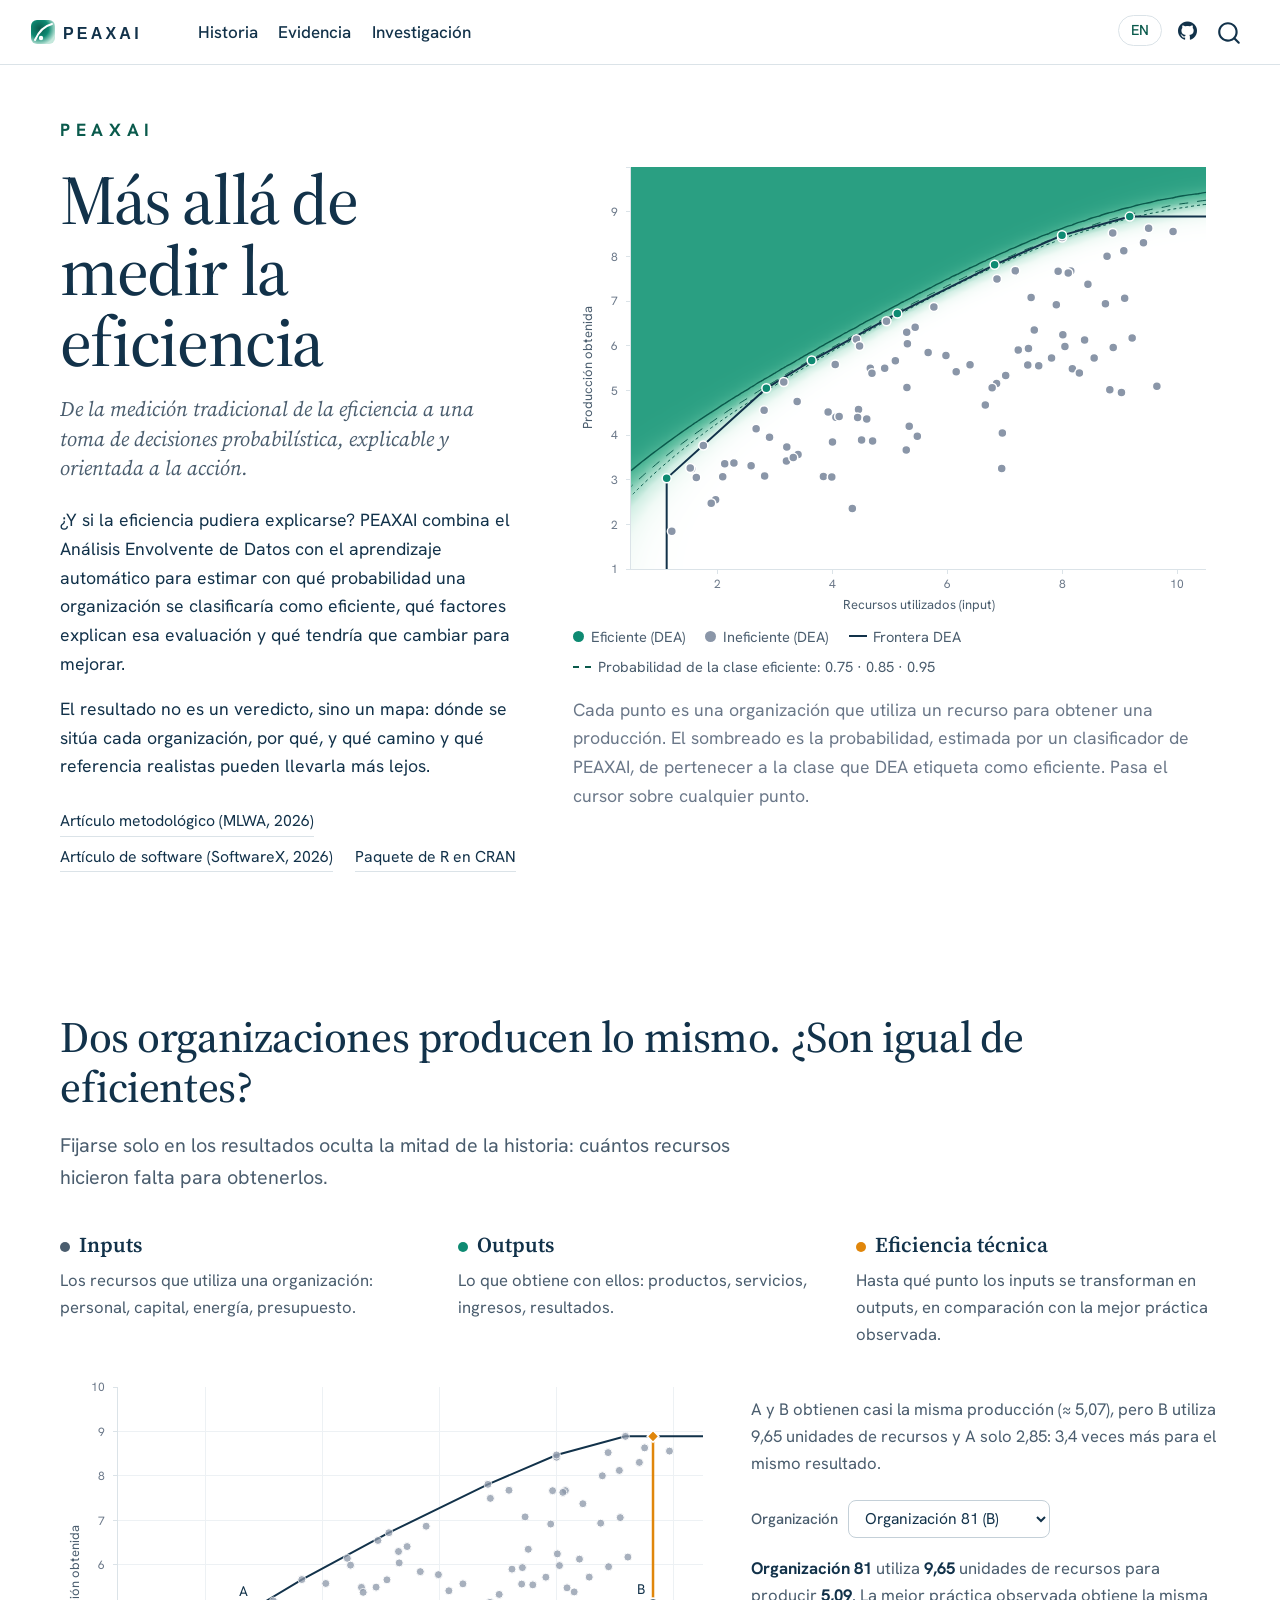
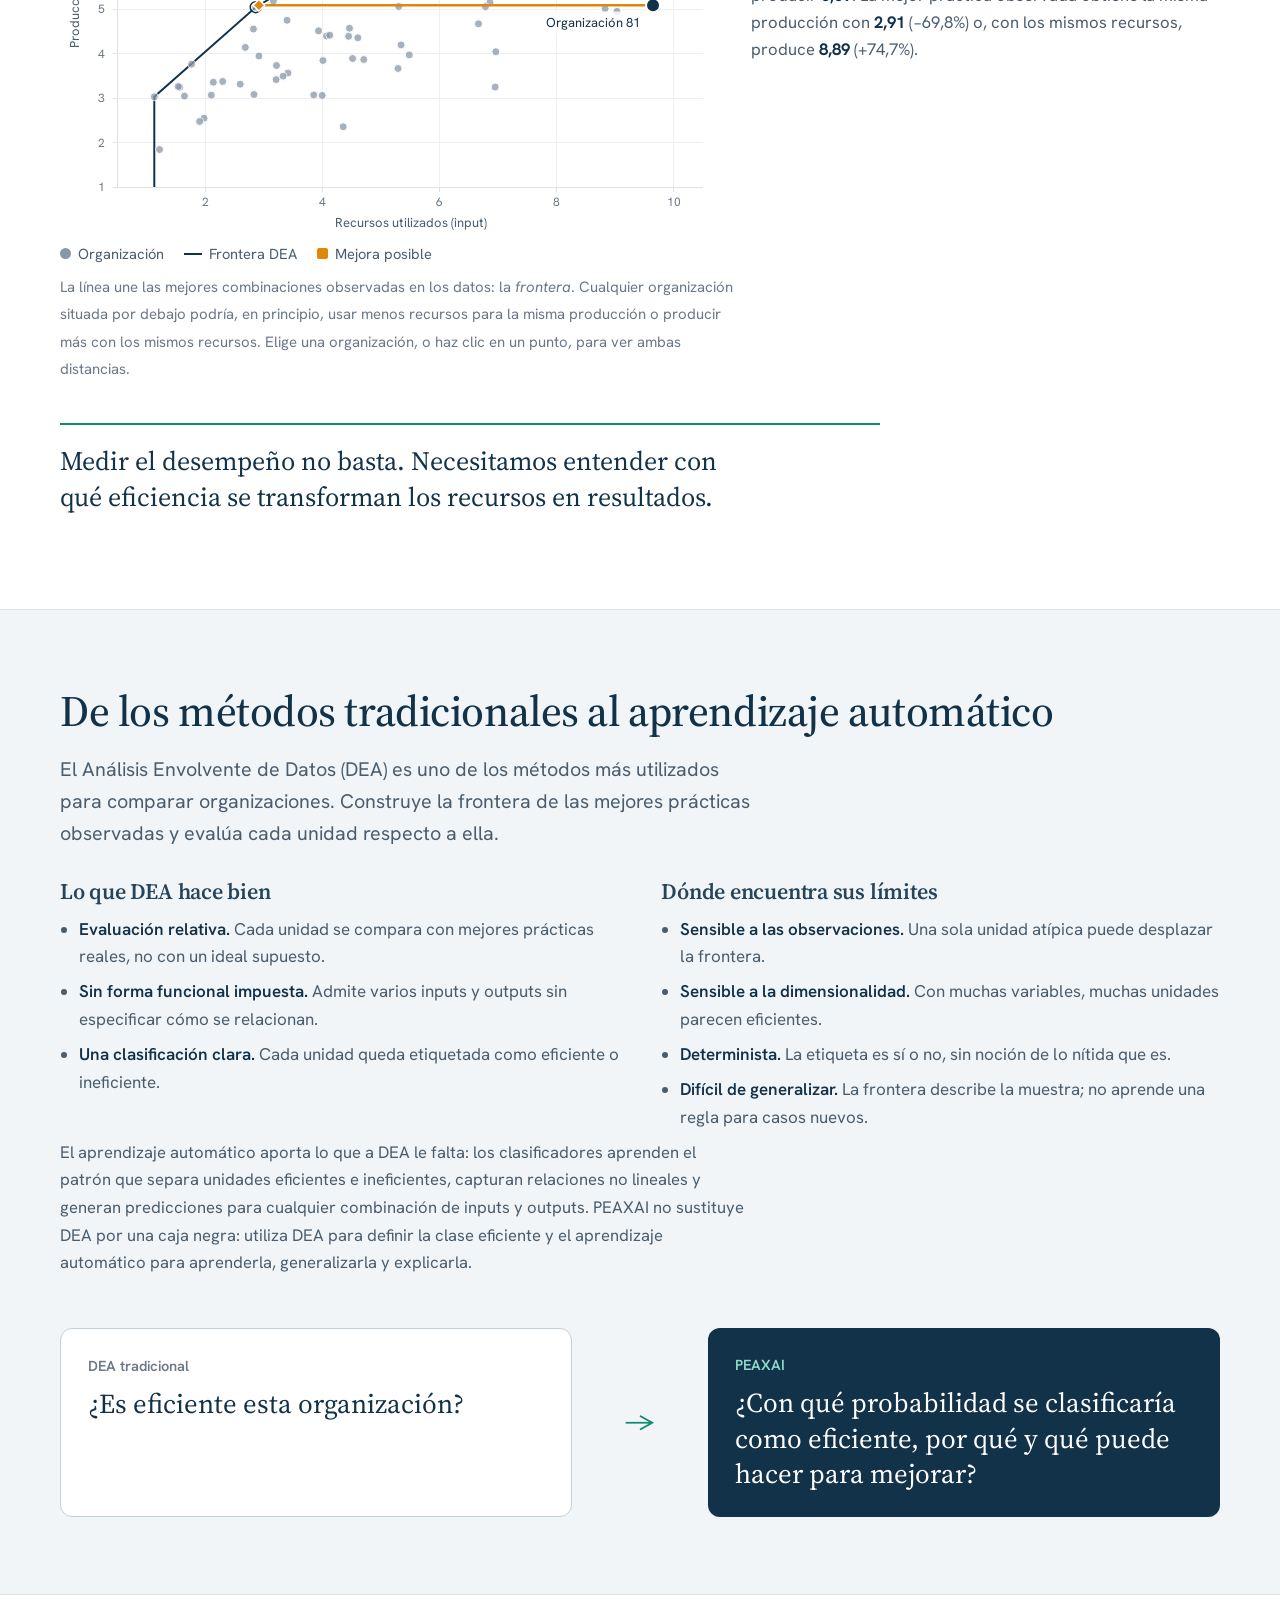
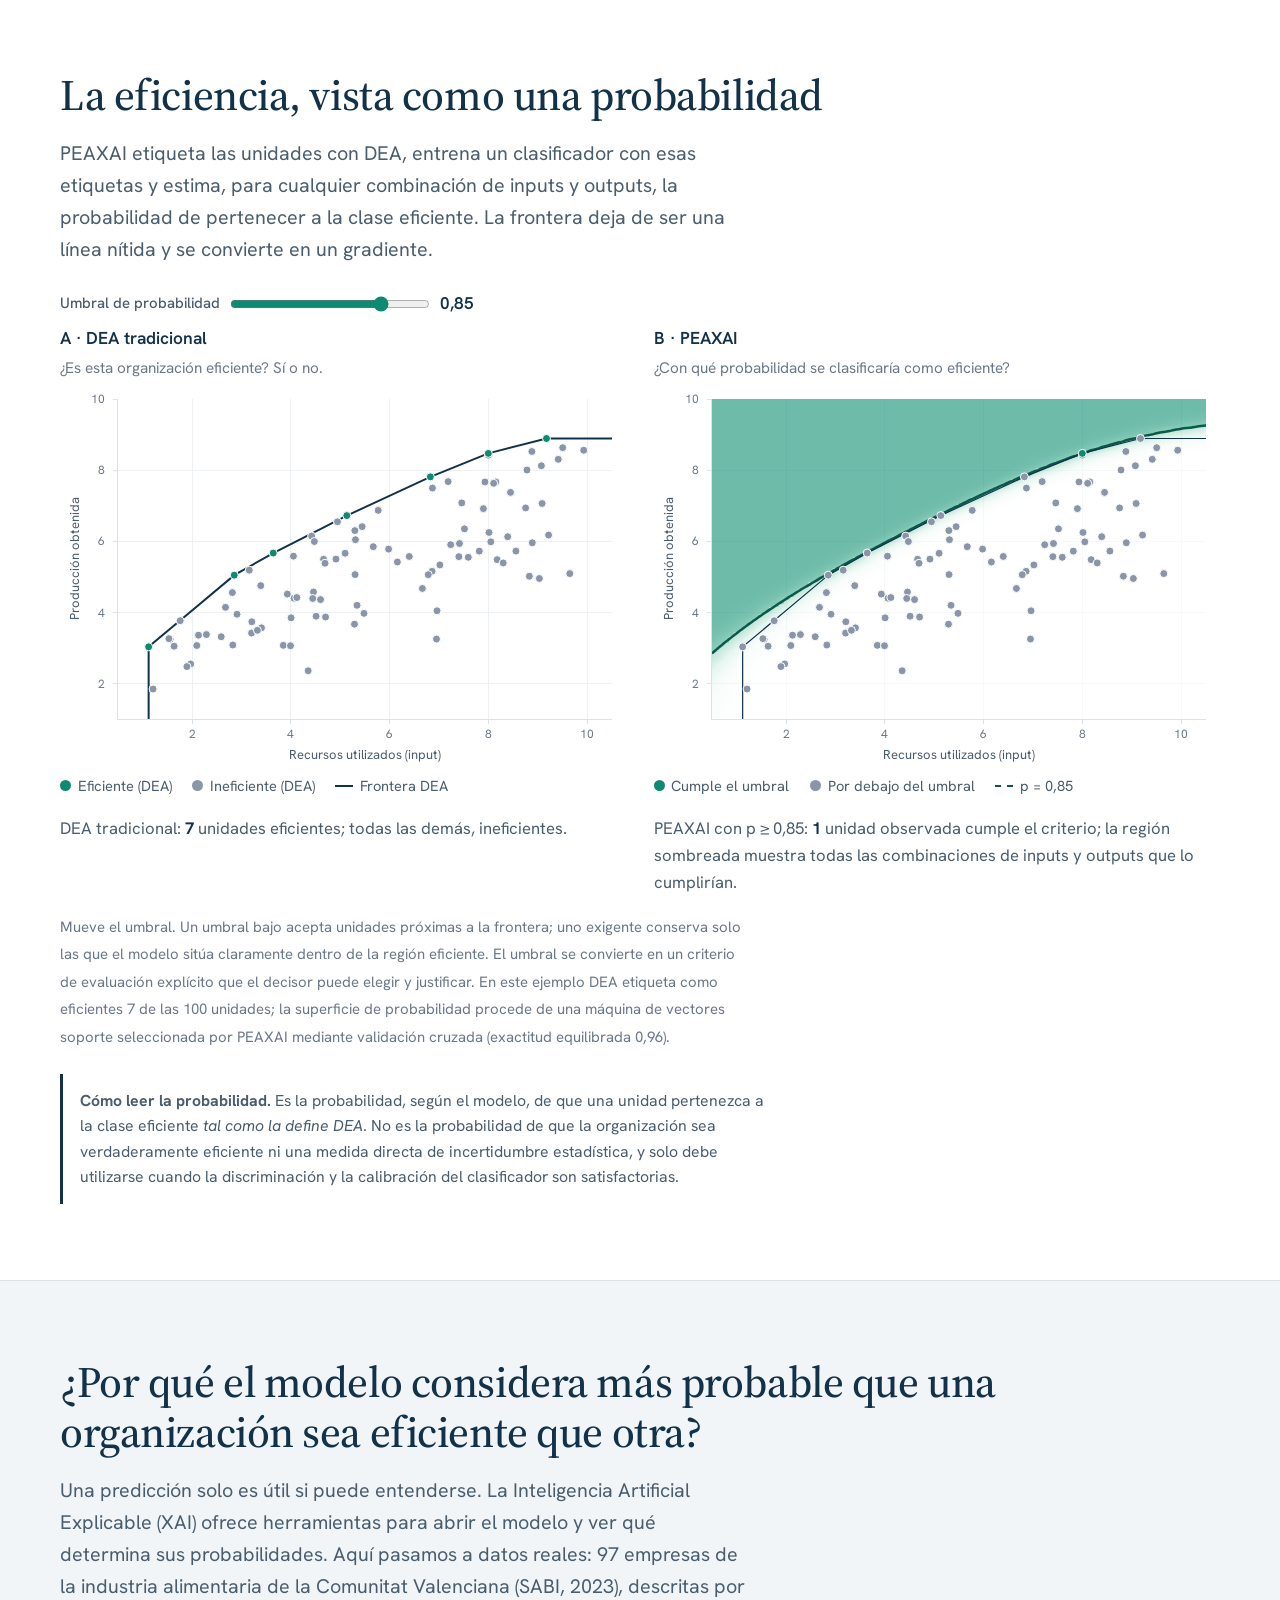
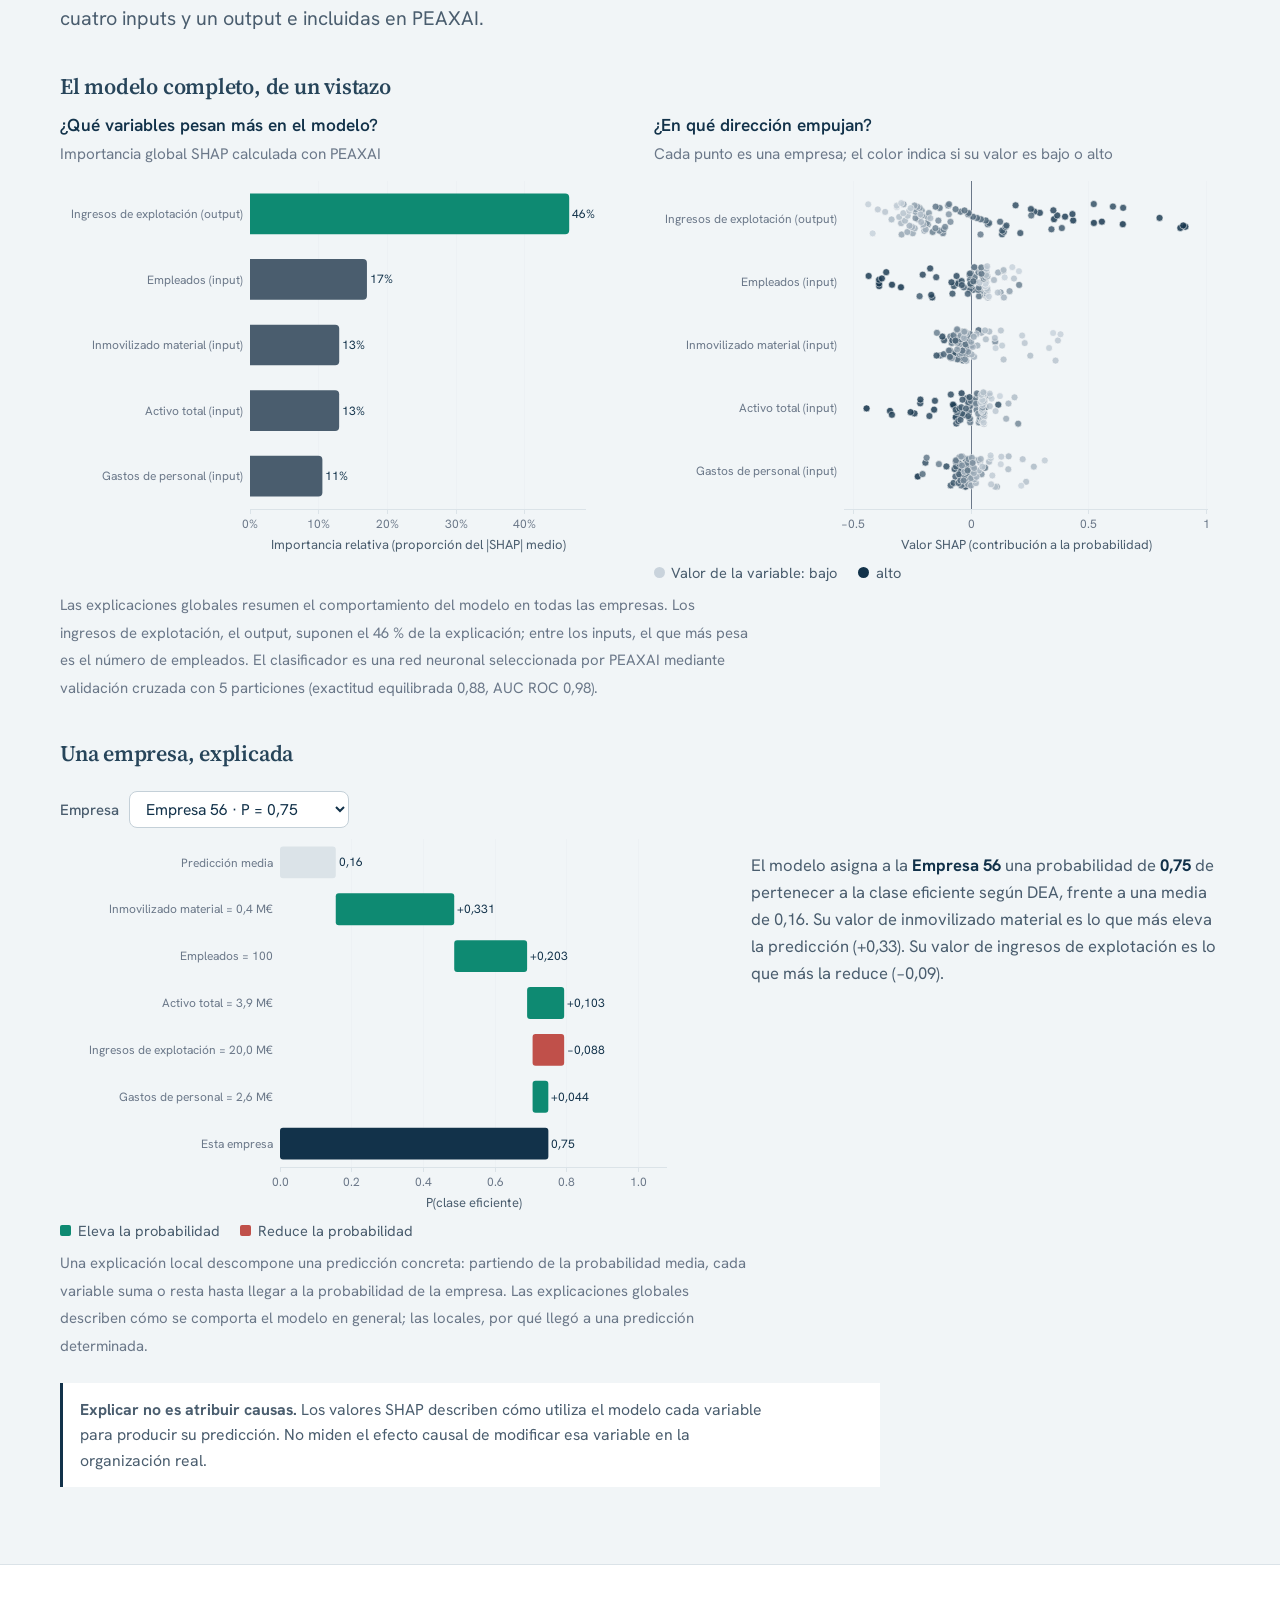
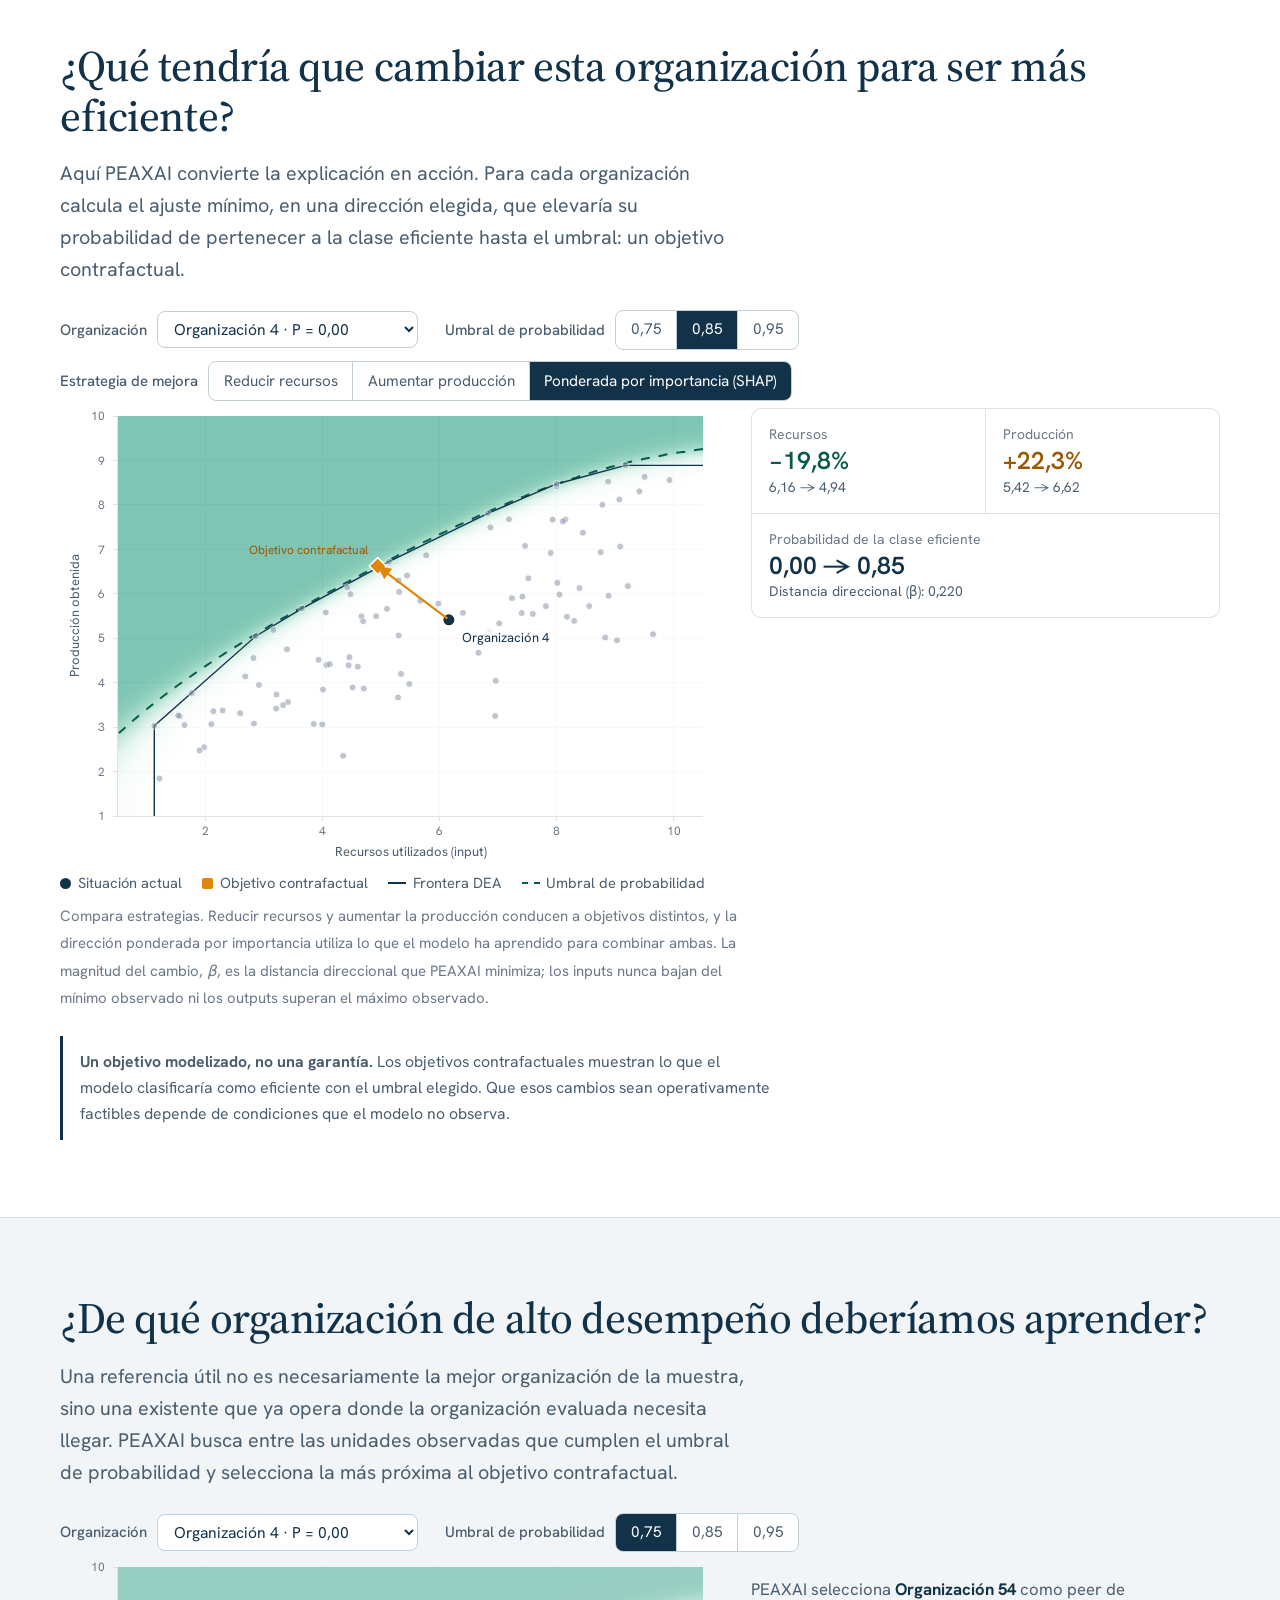
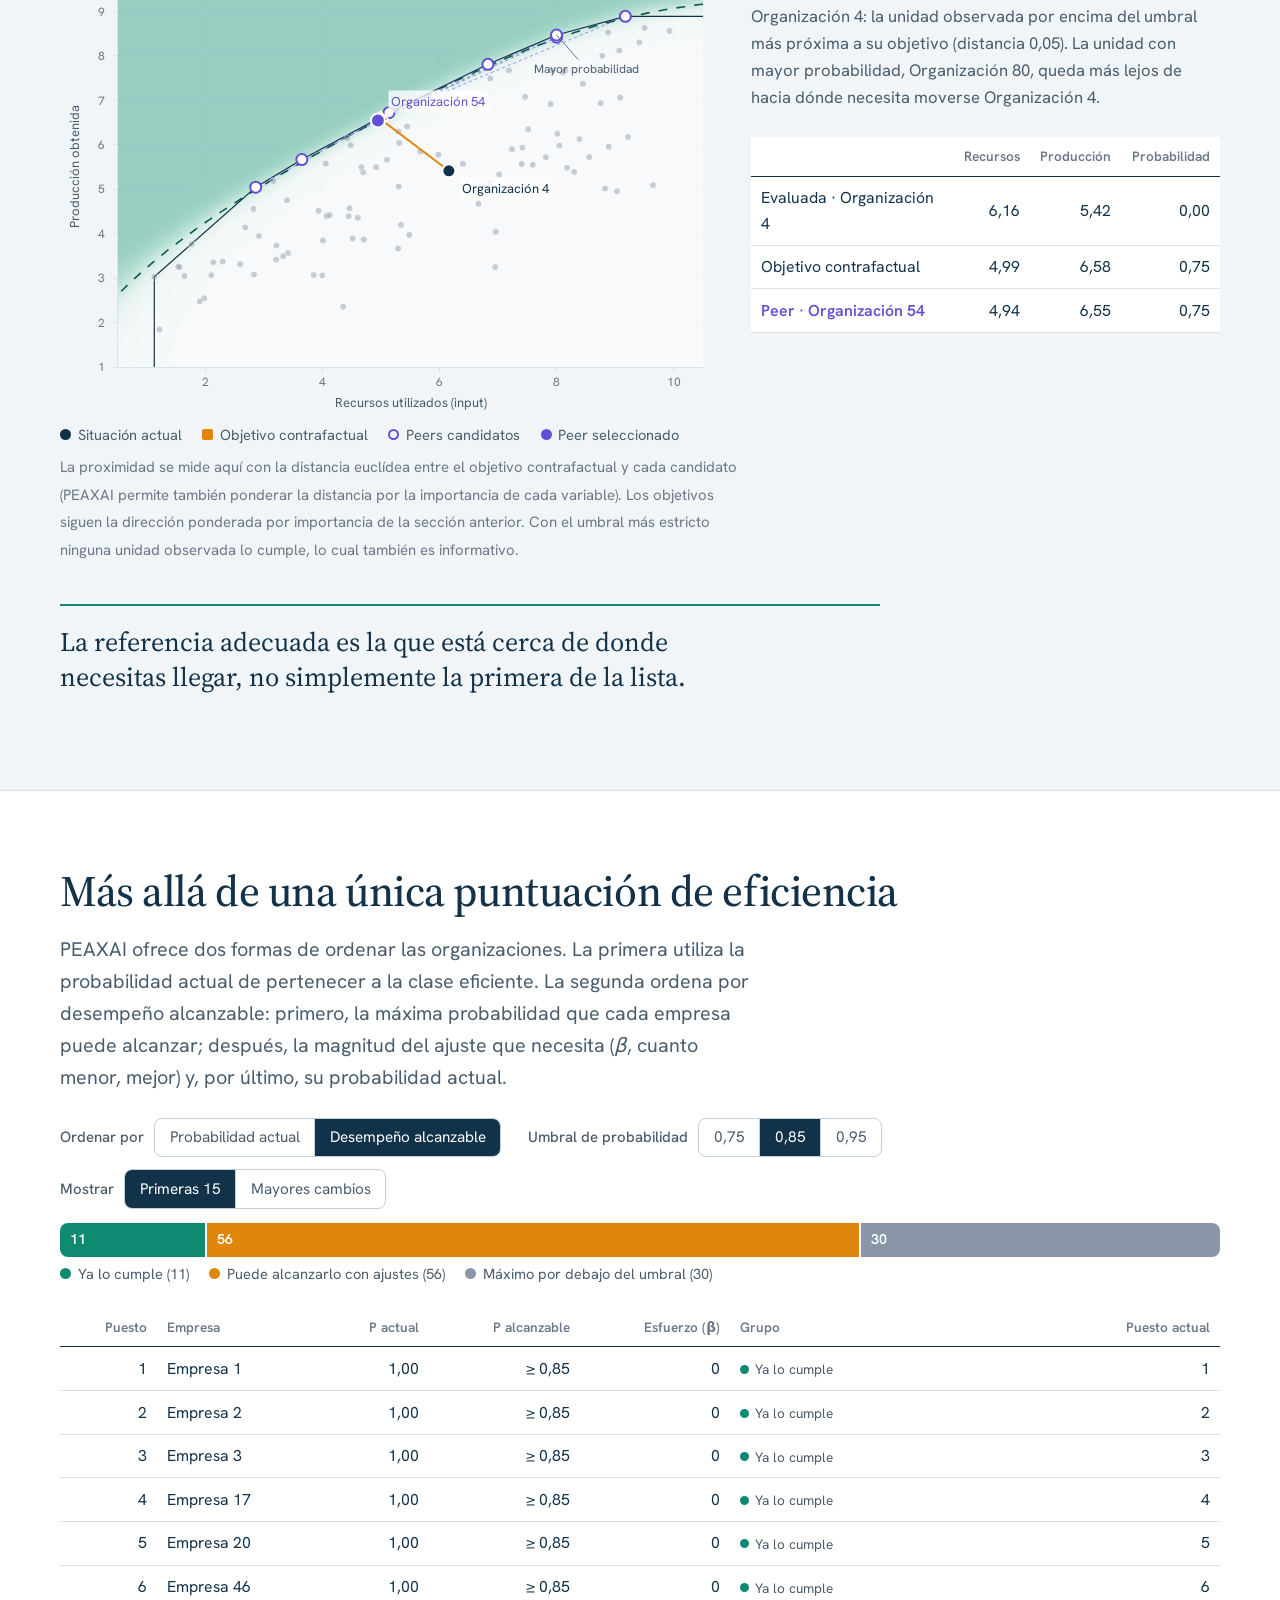
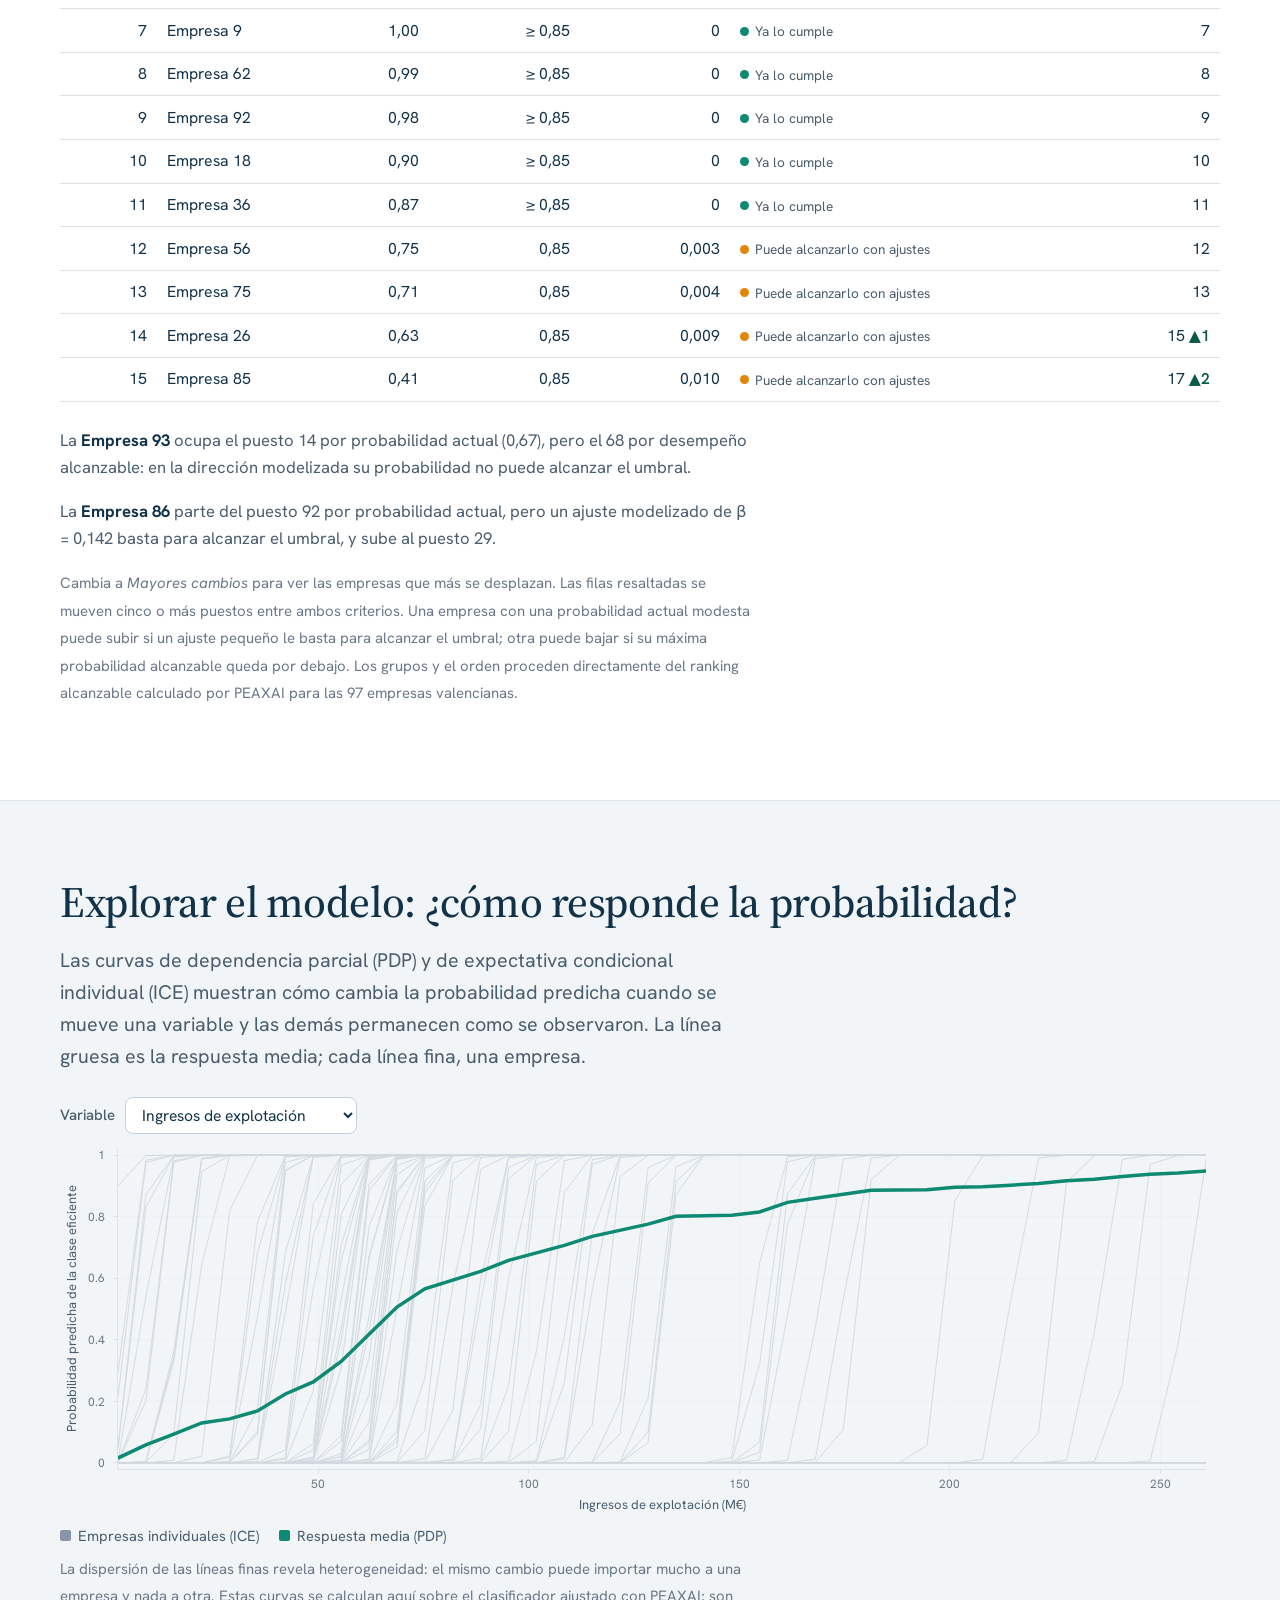
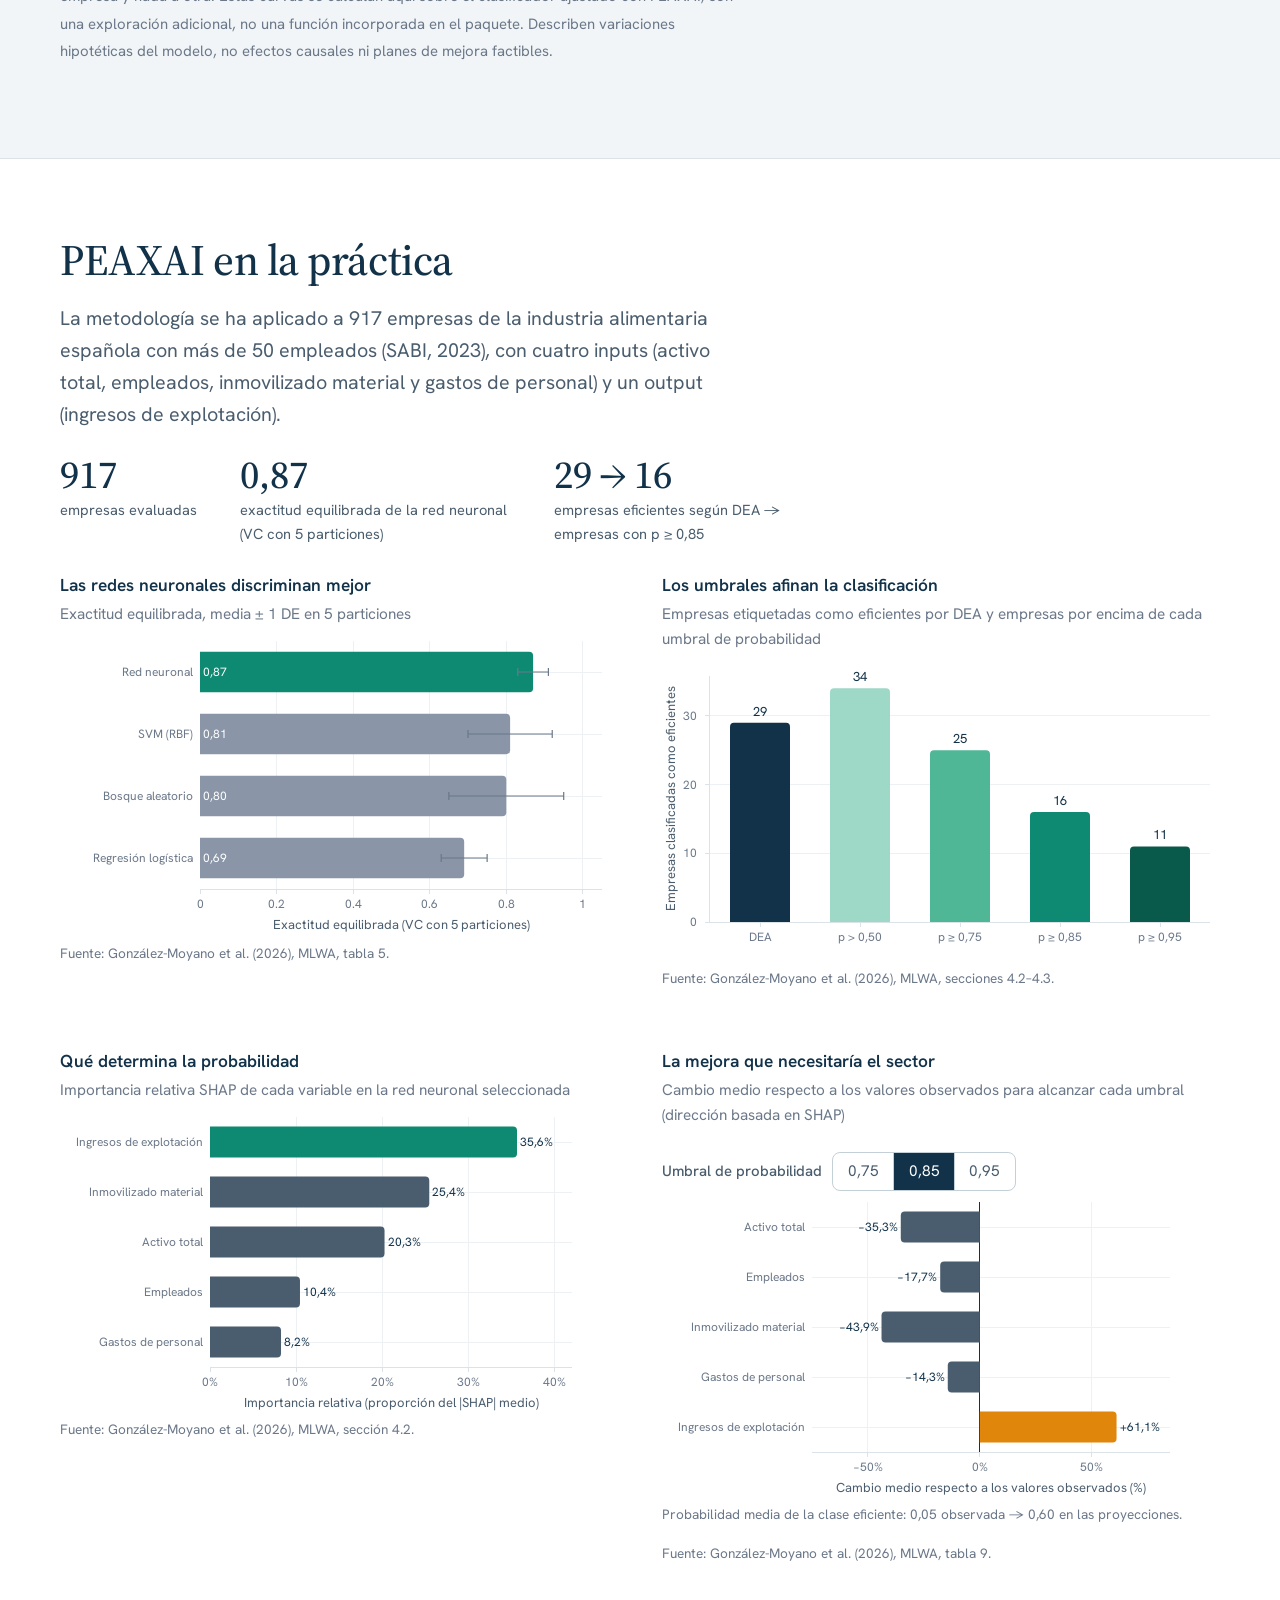
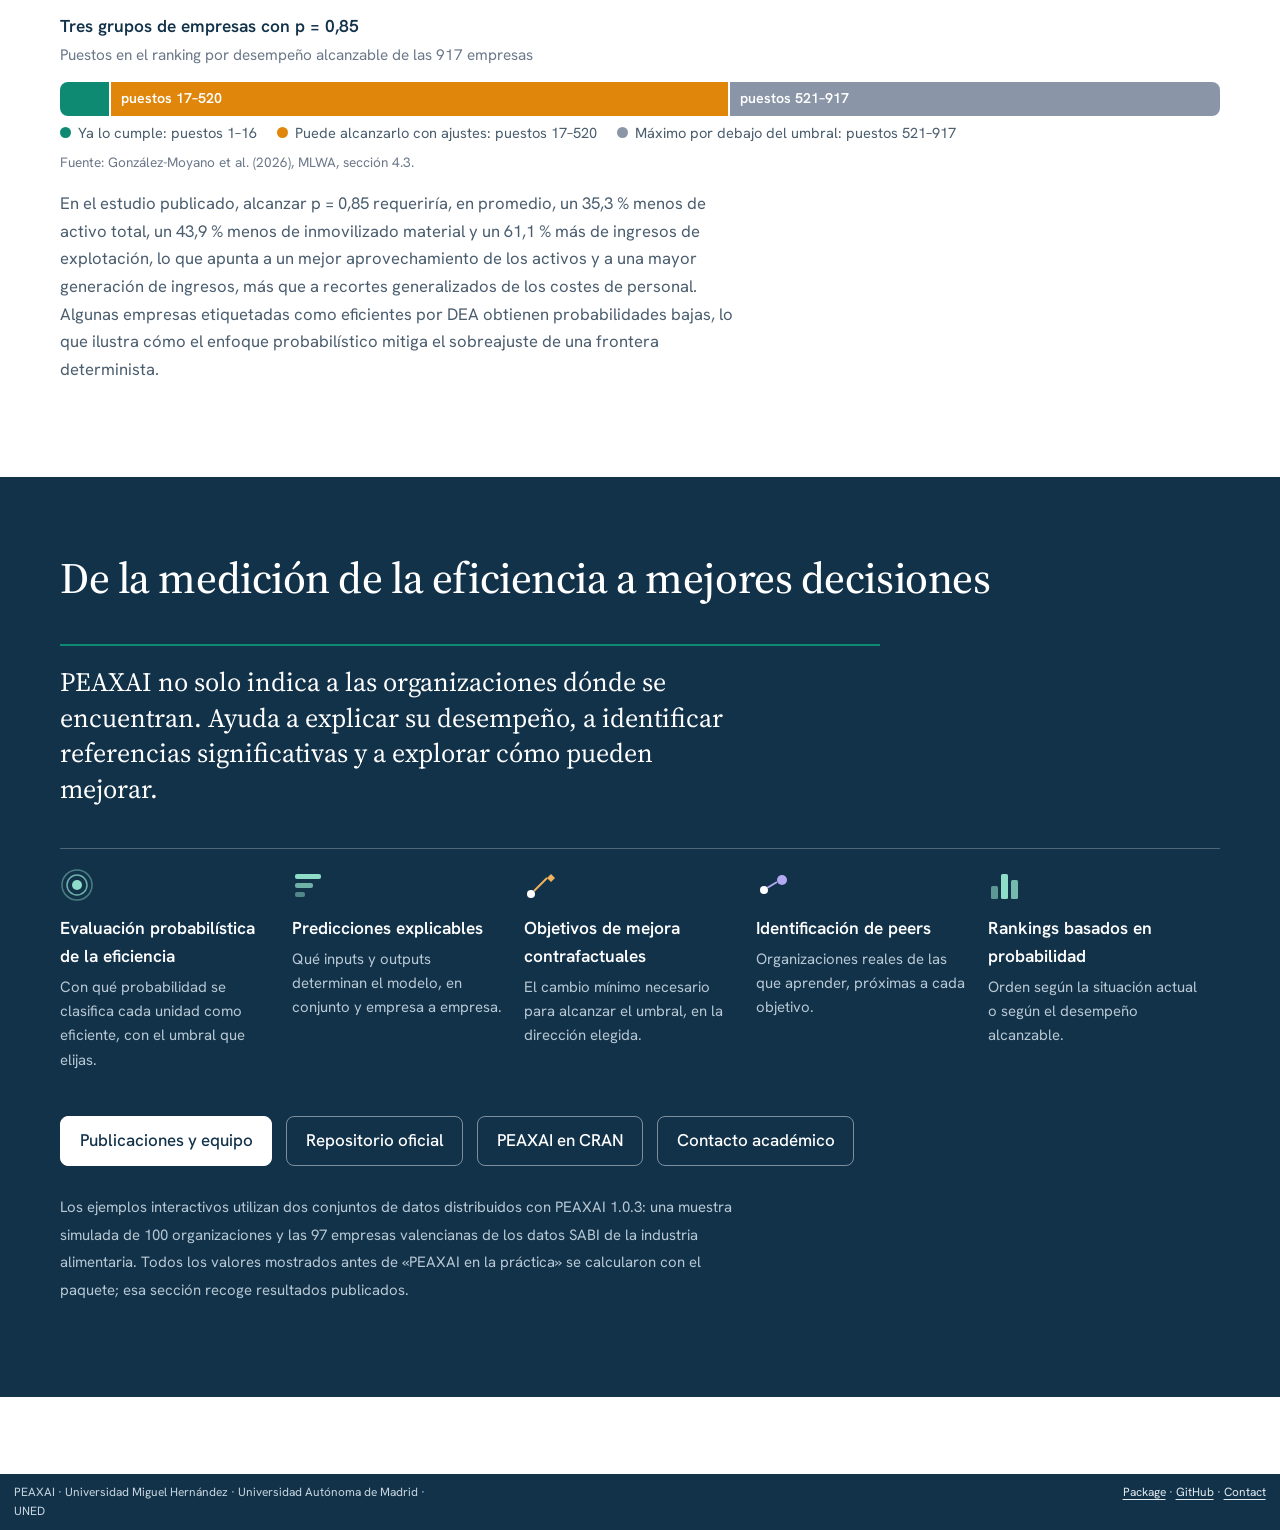
==== docs/es/index.html @ e08af1e4 "Commit 1" ====
<!DOCTYPE html>
<html xmlns="http://www.w3.org/1999/xhtml" lang="es" xml:lang="es"><head>

<meta charset="utf-8">
<meta name="generator" content="quarto-1.11.9">

<meta name="viewport" content="width=device-width, initial-scale=1.0, user-scalable=yes">

<meta name="description" content="De la medición tradicional de la eficiencia a una toma de decisiones probabilística, explicable y orientada a la acción.">

<title>PEAXAI — Más allá de medir la eficiencia – PEAXAI</title>
<style>
/* Default styles provided by pandoc.
** See https://pandoc.org/MANUAL.html#variables-for-html for config info.
*/
span.smallcaps{font-variant: small-caps;}
div.columns{display: flex; gap: 1.5em;}
div.column{flex: auto;}
@media screen {
div.columns{gap: min(4vw, 1.5em);}
div.column{overflow-x: auto;}
}
div.hanging-indent{margin-left: 1.5em; text-indent: -1.5em;}
ul.task-list{list-style: none;}
ul.task-list li input[type="checkbox"] {
  width: 0.8em;
  margin: 0 0.8em 0.2em -1em; /* quarto-specific, see https://github.com/quarto-dev/quarto-cli/issues/4556 */ 
  vertical-align: middle;
}
</style>


<script src="../site_libs/quarto-nav/quarto-nav.js"></script>
<script src="../site_libs/quarto-nav/headroom.min.js"></script>
<script src="../site_libs/clipboard/clipboard.min.js"></script>
<script src="../site_libs/quarto-search/autocomplete.umd.js"></script>
<script src="../site_libs/quarto-search/fuse.min.js"></script>
<script src="../site_libs/quarto-search/quarto-search.js"></script>
<meta name="quarto:offset" content="../">
<link href="../assets/img/favicon.svg" rel="icon" type="image/svg+xml">
<script src="../site_libs/quarto-html/quarto.js" type="module"></script>
<script src="../site_libs/quarto-html/tabsets/tabsets.js" type="module"></script>
<script src="../site_libs/quarto-html/scrollable-regions/scrollable-regions.js" type="module"></script>
<script src="../site_libs/quarto-html/popper.min.js"></script>
<script src="../site_libs/quarto-html/tippy.umd.min.js"></script>
<link href="../site_libs/quarto-html/tippy.css" rel="stylesheet">
<link href="../site_libs/quarto-html/quarto-syntax-highlighting-63b5708e65d6cd79cd7618c58d0c21e7.css" rel="stylesheet" id="quarto-text-highlighting-styles">
<script src="../site_libs/bootstrap/bootstrap.min.js"></script>
<link href="../site_libs/bootstrap/bootstrap-icons.css" rel="stylesheet">
<link href="../site_libs/bootstrap/bootstrap-177a2872dd6aa7b8ffa3ef7971c1bc8b.min.css" rel="stylesheet" append-hash="true" id="quarto-bootstrap" data-mode="light">
<script id="quarto-search-options" type="application/json">{
  "location": "navbar",
  "copy-button": false,
  "collapse-after": 3,
  "panel-placement": "end",
  "type": "overlay",
  "limit": 50,
  "keyboard-shortcut": [
    "f",
    "/",
    "s"
  ],
  "show-item-context": false,
  "language": {
    "search-no-results-text": "No se han encontrado resultados",
    "search-matching-documents-text": "documentos encontrados",
    "search-copy-link-title": "Copiar el enlace en la búsqueda",
    "search-hide-matches-text": "Ocultar resultados adicionales",
    "search-more-match-text": "resultado adicional en este documento",
    "search-more-matches-text": "resultados adicionales en este documento",
    "search-clear-button-title": "Borrar",
    "search-text-placeholder": "",
    "search-detached-cancel-button-title": "Cancelar",
    "search-submit-button-title": "Enviar",
    "search-label": "Buscar"
  }
}</script>
<style>html{ scroll-behavior: smooth; }</style>
<link rel="preconnect" href="https://fonts.googleapis.com">
<link rel="preconnect" href="https://fonts.gstatic.com" crossorigin="">
<link href="https://fonts.googleapis.com/css2?family=Hanken+Grotesk:wght@400;500;600;700&amp;family=Source+Serif+4:opsz,wght@8..60,400;8..60,500;8..60,600&amp;display=swap" rel="stylesheet">


</head>

<body class="nav-fixed quarto-light"><a id="quarto-skip-link" class="visually-hidden-focusable" href="#quarto-document-content">Saltar al contenido principal</a>

<div id="quarto-search-results"></div>
  <header id="quarto-header" class="headroom fixed-top">
    <nav class="navbar navbar-expand-lg " data-bs-theme="dark" aria-label="Sitio web">
      <div class="navbar-container container-fluid">
      <div class="navbar-brand-container mx-auto">
    <a href="../index.html" class="navbar-brand navbar-brand-logo">
    <img src="../assets/img/logo.svg" alt="PEAXAI" class="navbar-logo light-content">
    <img src="../assets/img/logo.svg" alt="PEAXAI" class="navbar-logo dark-content">
    </a>
  </div>
          <button class="navbar-toggler" type="button" data-bs-toggle="collapse" data-bs-target="#navbarCollapse" aria-controls="navbarCollapse" aria-expanded="false" aria-label="Navegación de palanca" onclick="if (window.quartoToggleHeadroom) { window.quartoToggleHeadroom(); }">
  <span class="navbar-toggler-icon"></span>
</button>
          <div class="collapse navbar-collapse" id="navbarCollapse">
            <ul class="navbar-nav navbar-nav-scroll me-auto">
  <li class="nav-item">
    <a class="nav-link" href="../index.html#why-efficiency"> 
<span class="menu-text">Story</span></a>
  </li>  
  <li class="nav-item">
    <a class="nav-link" href="../index.html#evidence"> 
<span class="menu-text">Evidence</span></a>
  </li>  
  <li class="nav-item">
    <a class="nav-link" href="../research.html"> 
<span class="menu-text">Research</span></a>
  </li>  
</ul>
            <ul class="navbar-nav navbar-nav-scroll ms-auto">
  <li class="nav-item">
    <a class="nav-link active" href="../es/index.html" aria-current="page"> 
<span class="menu-text">ES</span></a>
  </li>  
  <li class="nav-item compact">
    <a class="nav-link" href="https://github.com/rgonzalezmoyano/PEAXAI"> <i class="bi bi-github" role="img" aria-label="PEAXAI on GitHub">
</i> 
<span class="menu-text"></span></a>
  </li>  
</ul>
          </div> <!-- /navcollapse -->
            <div class="quarto-navbar-tools">
</div>
            <div id="quarto-search" class="" title="Buscar"></div>
      </div> <!-- /container-fluid -->
    </nav>
</header>
<!-- content -->
<div id="quarto-content" class="quarto-container page-columns page-rows-contents page-layout-full page-navbar">
<!-- sidebar -->
<!-- margin-sidebar -->
    
<!-- main -->
<main class="content column-page" id="quarto-document-content" tabindex="-1">

<header id="title-block-header" class="quarto-title-block default">
<div class="quarto-title">
<h1 class="title">PEAXAI — Más allá de medir la eficiencia</h1>
</div>

<div>
  <div class="description">
    De la medición tradicional de la eficiencia a una toma de decisiones probabilística, explicable y orientada a la acción.
  </div>
</div>


<div class="quarto-title-meta column-page">

    
  
    
  </div>
  


</header>


<section class="pxa-hero" id="top">
  <div class="pxa-hero-grid">
    <div>
      <p class="pxa-wordmark">PEAXAI</p>
      <h1>Más allá de medir la eficiencia</h1>
      <p class="pxa-sub">De la medición tradicional de la eficiencia a una toma de decisiones probabilística, explicable y orientada a la acción.</p>
      <p>¿Y si la eficiencia pudiera explicarse? PEAXAI combina el Análisis Envolvente de Datos con el aprendizaje automático para estimar con qué probabilidad una organización se clasificaría como eficiente, qué factores explican esa evaluación y qué tendría que cambiar para mejorar.</p>
      <p>El resultado no es un veredicto, sino un mapa: dónde se sitúa cada organización, por qué, y qué camino y qué referencia realistas pueden llevarla más lejos.</p>
      <div class="pxa-hero-links">
        <a href="https://doi.org/10.1016/j.mlwa.2026.100920">Artículo metodológico (MLWA, 2026)</a>
        <a href="https://doi.org/10.1016/j.softx.2026.103089">Artículo de software (SoftwareX, 2026)</a>
        <a href="https://cran.r-project.org/package=PEAXAI">Paquete de R en CRAN</a>
      </div>
    </div>
    <div class="pxa-hero-chart">
      <div class="pxa-widget" data-widget="hero" aria-label="Probabilidad de la clase eficiente según inputs y outputs"></div>
      <p class="pxa-note">Cada punto es una organización que utiliza un recurso para obtener una producción. El sombreado es la probabilidad, estimada por un clasificador de PEAXAI, de pertenecer a la clase que DEA etiqueta como eficiente. Pasa el cursor sobre cualquier punto.</p>
    </div>
  </div>
</section>
<div id="why-efficiency" class="pxa-band">
<section id="dos-organizaciones-producen-lo-mismo.-son-igual-de-eficientes" class="level2">
<h2 data-anchor-id="dos-organizaciones-producen-lo-mismo.-son-igual-de-eficientes">Dos organizaciones producen lo mismo. ¿Son igual de eficientes?</h2>
<p><span class="pxa-lede">Fijarse solo en los resultados oculta la mitad de la historia: cuántos recursos hicieron falta para obtenerlos.</span></p>
<dl class="pxa-concepts">
<div>
<dt>
<span class="sw" style="background:var(--pxa-ink-2)"></span>Inputs
</dt>
<dd>
Los recursos que utiliza una organización: personal, capital, energía, presupuesto.
</dd>
</div>
<div>
<dt>
<span class="sw" style="background:var(--pxa-eff)"></span>Outputs
</dt>
<dd>
Lo que obtiene con ellos: productos, servicios, ingresos, resultados.
</dd>
</div>
<div>
<dt>
<span class="sw" style="background:var(--pxa-target)"></span>Eficiencia técnica
</dt>
<dd>
Hasta qué punto los inputs se transforman en outputs, en comparación con la mejor práctica observada.
</dd>
</div>
</dl>
<div class="pxa-figure">
<div class="pxa-widget" data-widget="intro">

</div>
</div>
<p><span class="pxa-note">La línea une las mejores combinaciones observadas en los datos: la <em>frontera</em>. Cualquier organización situada por debajo podría, en principio, usar menos recursos para la misma producción o producir más con los mismos recursos. Elige una organización, o haz clic en un punto, para ver ambas distancias.</span></p>
<div class="pxa-takeaway">
<p>Medir el desempeño no basta. Necesitamos entender con qué eficiencia se transforman los recursos en resultados.</p>
</div>
</section>
</div>
<div id="from-dea-to-ml" class="pxa-band pxa-mist">
<section id="de-los-métodos-tradicionales-al-aprendizaje-automático" class="level2">
<h2 data-anchor-id="de-los-métodos-tradicionales-al-aprendizaje-automático">De los métodos tradicionales al aprendizaje automático</h2>
<p><span class="pxa-lede">El Análisis Envolvente de Datos (DEA) es uno de los métodos más utilizados para comparar organizaciones. Construye la frontera de las mejores prácticas observadas y evalúa cada unidad respecto a ella.</span></p>
<div class="pxa-columns">
<section id="lo-que-dea-hace-bien" class="level3">
<h3 data-anchor-id="lo-que-dea-hace-bien">Lo que DEA hace bien</h3>
<ul>
<li><strong>Evaluación relativa.</strong> Cada unidad se compara con mejores prácticas reales, no con un ideal supuesto.</li>
<li><strong>Sin forma funcional impuesta.</strong> Admite varios inputs y outputs sin especificar cómo se relacionan.</li>
<li><strong>Una clasificación clara.</strong> Cada unidad queda etiquetada como eficiente o ineficiente.</li>
</ul>
</section>
<section id="dónde-encuentra-sus-límites" class="level3">
<h3 data-anchor-id="dónde-encuentra-sus-límites">Dónde encuentra sus límites</h3>
<ul>
<li><strong>Sensible a las observaciones.</strong> Una sola unidad atípica puede desplazar la frontera.</li>
<li><strong>Sensible a la dimensionalidad.</strong> Con muchas variables, muchas unidades parecen eficientes.</li>
<li><strong>Determinista.</strong> La etiqueta es sí o no, sin noción de lo nítida que es.</li>
<li><strong>Difícil de generalizar.</strong> La frontera describe la muestra; no aprende una regla para casos nuevos.</li>
</ul>
</section>
</div>
<p><span class="pxa-explain">El aprendizaje automático aporta lo que a DEA le falta: los clasificadores aprenden el patrón que separa unidades eficientes e ineficientes, capturan relaciones no lineales y generan predicciones para cualquier combinación de inputs y outputs. PEAXAI no sustituye DEA por una caja negra: utiliza DEA para definir la clase eficiente y el aprendizaje automático para aprenderla, generalizarla y explicarla.</span></p>
<div class="pxa-shift" aria-label="De DEA a PEAXAI">
  <div class="from"><div class="who">DEA tradicional</div><div class="q">¿Es eficiente esta organización?</div></div>
  <div class="arrow" aria-hidden="true">→</div>
  <div class="to"><div class="who">PEAXAI</div><div class="q">¿Con qué probabilidad se clasificaría como eficiente, por qué y qué puede hacer para mejorar?</div></div>
</div>
</section>
</div>
<div id="probabilistic" class="pxa-band">
<section id="la-eficiencia-vista-como-una-probabilidad" class="level2">
<h2 data-anchor-id="la-eficiencia-vista-como-una-probabilidad">La eficiencia, vista como una probabilidad</h2>
<p><span class="pxa-lede">PEAXAI etiqueta las unidades con DEA, entrena un clasificador con esas etiquetas y estima, para cualquier combinación de inputs y outputs, la probabilidad de pertenecer a la clase eficiente. La frontera deja de ser una línea nítida y se convierte en un gradiente.</span></p>
<div class="pxa-widget" data-widget="compare">

</div>
<p><span class="pxa-note">Mueve el umbral. Un umbral bajo acepta unidades próximas a la frontera; uno exigente conserva solo las que el modelo sitúa claramente dentro de la región eficiente. El umbral se convierte en un criterio de evaluación explícito que el decisor puede elegir y justificar. En este ejemplo DEA etiqueta como eficientes 7 de las 100 unidades; la superficie de probabilidad procede de una máquina de vectores soporte seleccionada por PEAXAI mediante validación cruzada (exactitud equilibrada 0,96).</span></p>
<div class="pxa-caveat">
<p><strong>Cómo leer la probabilidad.</strong> Es la probabilidad, según el modelo, de que una unidad pertenezca a la clase eficiente <em>tal como la define DEA</em>. No es la probabilidad de que la organización sea verdaderamente eficiente ni una medida directa de incertidumbre estadística, y solo debe utilizarse cuando la discriminación y la calibración del clasificador son satisfactorias.</p>
</div>
</section>
</div>
<div id="explainable" class="pxa-band pxa-mist">
<section id="por-qué-el-modelo-considera-más-probable-que-una-organización-sea-eficiente-que-otra" class="level2">
<h2 data-anchor-id="por-qué-el-modelo-considera-más-probable-que-una-organización-sea-eficiente-que-otra">¿Por qué el modelo considera más probable que una organización sea eficiente que otra?</h2>
<p><span class="pxa-lede">Una predicción solo es útil si puede entenderse. La Inteligencia Artificial Explicable (XAI) ofrece herramientas para abrir el modelo y ver qué determina sus probabilidades. Aquí pasamos a datos reales: 97 empresas de la industria alimentaria de la Comunitat Valenciana (SABI, 2023), descritas por cuatro inputs y un output e incluidas en PEAXAI.</span></p>
<section id="el-modelo-completo-de-un-vistazo" class="level3">
<h3 data-anchor-id="el-modelo-completo-de-un-vistazo">El modelo completo, de un vistazo</h3>
<div class="pxa-widget" data-widget="shapGlobal">

</div>
<p><span class="pxa-note">Las explicaciones globales resumen el comportamiento del modelo en todas las empresas. Los ingresos de explotación, el output, suponen el 46 % de la explicación; entre los inputs, el que más pesa es el número de empleados. El clasificador es una red neuronal seleccionada por PEAXAI mediante validación cruzada con 5 particiones (exactitud equilibrada 0,88, AUC ROC 0,98).</span></p>
</section>
<section id="una-empresa-explicada" class="level3">
<h3 data-anchor-id="una-empresa-explicada">Una empresa, explicada</h3>
<div class="pxa-widget" data-widget="shapLocal">

</div>
<p><span class="pxa-note">Una explicación local descompone una predicción concreta: partiendo de la probabilidad media, cada variable suma o resta hasta llegar a la probabilidad de la empresa. Las explicaciones globales describen cómo se comporta el modelo en general; las locales, por qué llegó a una predicción determinada.</span></p>
<div class="pxa-caveat">
<p><strong>Explicar no es atribuir causas.</strong> Los valores SHAP describen cómo utiliza el modelo cada variable para producir su predicción. No miden el efecto causal de modificar esa variable en la organización real.</p>
</div>
</section>
</section>
</div>
<div id="counterfactuals" class="pxa-band">
<section id="qué-tendría-que-cambiar-esta-organización-para-ser-más-eficiente" class="level2">
<h2 data-anchor-id="qué-tendría-que-cambiar-esta-organización-para-ser-más-eficiente">¿Qué tendría que cambiar esta organización para ser más eficiente?</h2>
<p><span class="pxa-lede">Aquí PEAXAI convierte la explicación en acción. Para cada organización calcula el ajuste mínimo, en una dirección elegida, que elevaría su probabilidad de pertenecer a la clase eficiente hasta el umbral: un objetivo contrafactual.</span></p>
<div class="pxa-widget" data-widget="counterfactual">

</div>
<p><span class="pxa-note">Compara estrategias. Reducir recursos y aumentar la producción conducen a objetivos distintos, y la dirección ponderada por importancia utiliza lo que el modelo ha aprendido para combinar ambas. La magnitud del cambio, <em>β</em>, es la distancia direccional que PEAXAI minimiza; los inputs nunca bajan del mínimo observado ni los outputs superan el máximo observado.</span></p>
<div class="pxa-caveat">
<p><strong>Un objetivo modelizado, no una garantía.</strong> Los objetivos contrafactuales muestran lo que el modelo clasificaría como eficiente con el umbral elegido. Que esos cambios sean operativamente factibles depende de condiciones que el modelo no observa.</p>
</div>
</section>
</div>
<div id="peers" class="pxa-band pxa-mist">
<section id="de-qué-organización-de-alto-desempeño-deberíamos-aprender" class="level2">
<h2 data-anchor-id="de-qué-organización-de-alto-desempeño-deberíamos-aprender">¿De qué organización de alto desempeño deberíamos aprender?</h2>
<p><span class="pxa-lede">Una referencia útil no es necesariamente la mejor organización de la muestra, sino una existente que ya opera donde la organización evaluada necesita llegar. PEAXAI busca entre las unidades observadas que cumplen el umbral de probabilidad y selecciona la más próxima al objetivo contrafactual.</span></p>
<div class="pxa-widget" data-widget="peers">

</div>
<p><span class="pxa-note">La proximidad se mide aquí con la distancia euclídea entre el objetivo contrafactual y cada candidato (PEAXAI permite también ponderar la distancia por la importancia de cada variable). Los objetivos siguen la dirección ponderada por importancia de la sección anterior. Con el umbral más estricto ninguna unidad observada lo cumple, lo cual también es informativo.</span></p>
<div class="pxa-takeaway">
<p>La referencia adecuada es la que está cerca de donde necesitas llegar, no simplemente la primera de la lista.</p>
</div>
</section>
</div>
<div id="rankings" class="pxa-band">
<section id="más-allá-de-una-única-puntuación-de-eficiencia" class="level2">
<h2 data-anchor-id="más-allá-de-una-única-puntuación-de-eficiencia">Más allá de una única puntuación de eficiencia</h2>
<p><span class="pxa-lede">PEAXAI ofrece dos formas de ordenar las organizaciones. La primera utiliza la probabilidad actual de pertenecer a la clase eficiente. La segunda ordena por desempeño alcanzable: primero, la máxima probabilidad que cada empresa puede alcanzar; después, la magnitud del ajuste que necesita (<em>β</em>, cuanto menor, mejor) y, por último, su probabilidad actual.</span></p>
<div class="pxa-widget" data-widget="ranking">

</div>
<p><span class="pxa-note">Cambia a <em>Mayores cambios</em> para ver las empresas que más se desplazan. Las filas resaltadas se mueven cinco o más puestos entre ambos criterios. Una empresa con una probabilidad actual modesta puede subir si un ajuste pequeño le basta para alcanzar el umbral; otra puede bajar si su máxima probabilidad alcanzable queda por debajo. Los grupos y el orden proceden directamente del ranking alcanzable calculado por PEAXAI para las 97 empresas valencianas.</span></p>
</section>
</div>
<div id="explore" class="pxa-band pxa-mist">
<section id="explorar-el-modelo-cómo-responde-la-probabilidad" class="level2">
<h2 data-anchor-id="explorar-el-modelo-cómo-responde-la-probabilidad">Explorar el modelo: ¿cómo responde la probabilidad?</h2>
<p><span class="pxa-lede">Las curvas de dependencia parcial (PDP) y de expectativa condicional individual (ICE) muestran cómo cambia la probabilidad predicha cuando se mueve una variable y las demás permanecen como se observaron. La línea gruesa es la respuesta media; cada línea fina, una empresa.</span></p>
<div class="pxa-widget" data-widget="pdp">

</div>
<p><span class="pxa-note">La dispersión de las líneas finas revela heterogeneidad: el mismo cambio puede importar mucho a una empresa y nada a otra. Estas curvas se calculan aquí sobre el clasificador ajustado con PEAXAI; son una exploración adicional, no una función incorporada en el paquete. Describen variaciones hipotéticas del modelo, no efectos causales ni planes de mejora factibles.</span></p>
</section>
</div>
<div id="evidence" class="pxa-band">
<section id="peaxai-en-la-práctica" class="level2">
<h2 data-anchor-id="peaxai-en-la-práctica">PEAXAI en la práctica</h2>
<p><span class="pxa-lede">La metodología se ha aplicado a 917 empresas de la industria alimentaria española con más de 50 empleados (SABI, 2023), con cuatro inputs (activo total, empleados, inmovilizado material y gastos de personal) y un output (ingresos de explotación).</span></p>
<div class="pxa-stat-row">
  <div class="pxa-stat"><div class="n">917</div><div class="l">empresas evaluadas</div></div>
  <div class="pxa-stat"><div class="n">0,87</div><div class="l">exactitud equilibrada de la red neuronal (VC con 5 particiones)</div></div>
  <div class="pxa-stat"><div class="n">29 → 16</div><div class="l">empresas eficientes según DEA → empresas con p ≥ 0,85</div></div>
</div>
<div class="pxa-evidence">
  <div class="pxa-figure">
    <p class="pxa-figure-title">Las redes neuronales discriminan mejor</p>
    <p class="pxa-figure-sub">Exactitud equilibrada, media ± 1 DE en 5 particiones</p>
    <div class="pxa-widget" data-widget="evClassifiers"></div>
    <p class="pxa-source">Fuente: González-Moyano et al. (2026), MLWA, tabla 5.</p>
  </div>
  <div class="pxa-figure">
    <p class="pxa-figure-title">Los umbrales afinan la clasificación</p>
    <p class="pxa-figure-sub">Empresas etiquetadas como eficientes por DEA y empresas por encima de cada umbral de probabilidad</p>
    <div class="pxa-widget" data-widget="evClassification"></div>
    <p class="pxa-source">Fuente: González-Moyano et al. (2026), MLWA, secciones 4.2–4.3.</p>
  </div>
  <div class="pxa-figure">
    <p class="pxa-figure-title">Qué determina la probabilidad</p>
    <p class="pxa-figure-sub">Importancia relativa SHAP de cada variable en la red neuronal seleccionada</p>
    <div class="pxa-widget" data-widget="evImportance"></div>
    <p class="pxa-source">Fuente: González-Moyano et al. (2026), MLWA, sección 4.2.</p>
  </div>
  <div class="pxa-figure">
    <p class="pxa-figure-title">La mejora que necesitaría el sector</p>
    <p class="pxa-figure-sub">Cambio medio respecto a los valores observados para alcanzar cada umbral (dirección basada en SHAP)</p>
    <div class="pxa-widget" data-widget="evAdjustments"></div>
    <p class="pxa-source">Fuente: González-Moyano et al. (2026), MLWA, tabla 9.</p>
  </div>
</div>
<div class="pxa-figure">
  <p class="pxa-figure-title">Tres grupos de empresas con p = 0,85</p>
  <p class="pxa-figure-sub">Puestos en el ranking por desempeño alcanzable de las 917 empresas</p>
  <div class="pxa-widget" data-widget="evGroups"></div>
  <p class="pxa-source">Fuente: González-Moyano et al. (2026), MLWA, sección 4.3.</p>
</div>
<p><span class="pxa-explain">En el estudio publicado, alcanzar p = 0,85 requeriría, en promedio, un 35,3 % menos de activo total, un 43,9 % menos de inmovilizado material y un 61,1 % más de ingresos de explotación, lo que apunta a un mejor aprovechamiento de los activos y a una mayor generación de ingresos, más que a recortes generalizados de los costes de personal. Algunas empresas etiquetadas como eficientes por DEA obtienen probabilidades bajas, lo que ilustra cómo el enfoque probabilístico mitiga el sobreajuste de una frontera determinista.</span></p>
</section>
</div>
<div id="closing" class="pxa-band pxa-ink-band">
<section id="de-la-medición-de-la-eficiencia-a-mejores-decisiones" class="level2">
<h2 data-anchor-id="de-la-medición-de-la-eficiencia-a-mejores-decisiones">De la medición de la eficiencia a mejores decisiones</h2>
<div class="pxa-takeaway">
<p>PEAXAI no solo indica a las organizaciones dónde se encuentran. Ayuda a explicar su desempeño, a identificar referencias significativas y a explorar cómo pueden mejorar.</p>
</div>
<ul class="pxa-capabilities">
  <li><a href="#probabilistic"><svg width="34" height="34" viewbox="0 0 34 34" aria-hidden="true"><circle cx="17" cy="17" r="15" fill="none" stroke="#8fdcc8" stroke-width="1.5" opacity=".45"></circle><circle cx="17" cy="17" r="10" fill="none" stroke="#8fdcc8" stroke-width="1.5" opacity=".75"></circle><circle cx="17" cy="17" r="5" fill="#8fdcc8"></circle></svg>Evaluación probabilística de la eficiencia</a><span>Con qué probabilidad se clasifica cada unidad como eficiente, con el umbral que elijas.</span></li>
  <li><a href="#explainable"><svg width="34" height="34" viewbox="0 0 34 34" aria-hidden="true"><rect x="3" y="6" width="26" height="5" rx="2" fill="#8fdcc8"></rect><rect x="3" y="15" width="18" height="5" rx="2" fill="#8fdcc8" opacity=".75"></rect><rect x="3" y="24" width="10" height="5" rx="2" fill="#8fdcc8" opacity=".5"></rect></svg>Predicciones explicables</a><span>Qué inputs y outputs determinan el modelo, en conjunto y empresa a empresa.</span></li>
  <li><a href="#counterfactuals"><svg width="34" height="34" viewbox="0 0 34 34" aria-hidden="true"><circle cx="7" cy="26" r="4" fill="#fff"></circle><path d="M10 23 L23 10" stroke="#f0b35c" stroke-width="2"></path><path d="M27 6 l4 4 -4 4 -4 -4z" fill="#f0b35c"></path></svg>Objetivos de mejora contrafactuales</a><span>El cambio mínimo necesario para alcanzar el umbral, en la dirección elegida.</span></li>
  <li><a href="#peers"><svg width="34" height="34" viewbox="0 0 34 34" aria-hidden="true"><circle cx="8" cy="22" r="4" fill="#fff"></circle><circle cx="26" cy="12" r="5" fill="#b3a9f2"></circle><path d="M11 20 L21 14" stroke="#b3a9f2" stroke-width="2"></path></svg>Identificación de peers</a><span>Organizaciones reales de las que aprender, próximas a cada objetivo.</span></li>
  <li><a href="#rankings"><svg width="34" height="34" viewbox="0 0 34 34" aria-hidden="true"><rect x="3" y="18" width="7" height="13" rx="1.5" fill="#8fdcc8" opacity=".6"></rect><rect x="13" y="6" width="7" height="25" rx="1.5" fill="#8fdcc8"></rect><rect x="23" y="12" width="7" height="19" rx="1.5" fill="#8fdcc8" opacity=".8"></rect></svg>Rankings basados en probabilidad</a><span>Orden según la situación actual o según el desempeño alcanzable.</span></li>
</ul>
<div class="pxa-closing-links">
  <a class="pxa-button solid" href="research.html">Publicaciones y equipo</a>
  <a class="pxa-button" href="https://github.com/rgonzalezmoyano/PEAXAI">Repositorio oficial</a>
  <a class="pxa-button" href="https://cran.r-project.org/package=PEAXAI">PEAXAI en CRAN</a>
  <a class="pxa-button" href="mailto:ricardo.gonzalezm@umh.es">Contacto académico</a>
</div>
<p><span class="pxa-note" style="color:#b8c8d3">Los ejemplos interactivos utilizan dos conjuntos de datos distribuidos con PEAXAI 1.0.3: una muestra simulada de 100 organizaciones y las 97 empresas valencianas de los datos SABI de la industria alimentaria. Todos los valores mostrados antes de «PEAXAI en la práctica» se calcularon con el paquete; esa sección recoge resultados publicados.</span></p>
</section>
</div>
<script src="../assets/vendor/plotly-cartesian.min.js"></script>
<script>window.PEAXAI_DATA = {"meta":{"generated":"2026-11-05","peaxai_version":"1.0.3","r_version":"4.5.3","thresholds":[0.75,0.85,0.95]},"toy":{"n":100,"x":[9.0703,3.3896,4.3491,6.1557,9.1739,2.8151,9.0855,9.5021,6.9472,6.662,1.5561,2.8538,2.589,7.1832,4.4569,7.9286,5.4793,7.4586,9.9272,4.4203,7.997,9.4123,2.9093,6.8651,2.13,3.405,4.475,1.1205,4.4415,8.8272,4.0631,5.3387,6.3961,5.4419,2.676,8.4464,7.0162,8.1482,1.9715,7.5134,4.7015,8.3885,6.8235,8.0464,5.9773,5.7675,8.1042,1.21,5.2951,7.5908,7.2346,5.2986,8.7509,4.9429,3.2032,1.6361,1.8952,3.8464,5.6677,6.958,4.6615,9.2159,3.6424,5.1316,3.9916,6.8578,3.3222,5.3069,7.8968,1.7582,8.8779,4.0517,8.555,4.1202,4.004,5.2872,9.0298,8.7791,4.5099,7.9959,9.6456,4.9119,7.4126,4.5999,3.9282,7.8138,2.8242,7.4001,2.0952,3.2094,2.2897,3.1567,1.5304,6.7806,8.8864,8.0102,8.1758,5.0975,4.6908,8.2978],"y":[8.1227,4.7507,2.3562,5.415,8.8892,4.5543,7.0615,8.6306,3.2486,4.671,3.242,5.0456,3.3135,7.6764,4.5716,7.6671,3.9712,7.0775,8.5582,6.1448,8.4189,8.3036,3.947,7.4945,3.3569,3.5639,5.9916,3.0295,4.3898,5.0153,4.3963,4.1974,5.5711,6.4101,4.1406,7.3735,5.3331,7.6691,2.5487,6.3489,3.8683,6.1272,7.8104,5.9827,5.7782,6.8678,7.6288,1.8432,6.299,5.5482,5.9021,5.0613,6.9365,6.5467,3.4162,3.0468,2.4743,3.071,5.8458,4.044,5.4919,6.1729,5.6677,6.7216,3.0607,5.1542,3.4941,6.0428,6.9166,3.7642,8.5239,5.5795,5.7224,4.4162,3.8449,3.6664,4.9518,8.0024,3.8907,8.4705,5.0896,5.4968,5.936,4.3581,4.5129,5.7214,3.0804,5.5656,3.0665,3.7336,3.3747,5.186,3.2605,5.0584,5.9566,6.2455,5.4811,5.6616,5.3801,5.3893],"dea_eff":[false,false,false,false,true,false,false,false,false,false,false,true,false,false,false,false,false,false,false,false,false,false,false,false,false,false,false,true,false,false,false,false,false,false,false,false,false,false,false,false,false,false,true,false,false,false,false,false,false,false,false,false,false,false,false,false,false,false,false,false,false,false,true,true,false,false,false,false,false,false,false,false,false,false,false,false,false,false,false,true,false,false,false,false,false,false,false,false,false,false,false,false,false,false,false,false,false,false,false,false],"theta":[0.8134,0.7671,0.2576,0.5397,1,0.8637,0.6229,0.8889,0.1884,0.38,0.8375,1,0.5271,0.921,0.5489,0.8326,0.3522,0.7622,0.8303,0.9765,0.9884,0.818,0.6563,0.9224,0.6582,0.464,0.9162,1,0.5156,0.3203,0.565,0.398,0.5503,0.8621,0.7757,0.7275,0.4587,0.8105,0.5684,0.6129,0.3917,0.5116,1,0.508,0.6355,0.9291,0.8072,0.9261,0.8564,0.4599,0.5492,0.5423,0.6246,0.9882,0.4536,0.6939,0.5912,0.3006,0.6871,0.2864,0.7336,0.4727,1,1,0.2874,0.4362,0.4575,0.7862,0.6882,0.9966,0.9176,0.8714,0.4348,0.5613,0.4549,0.3155,0.3071,0.8161,0.4126,1,0.3016,0.6974,0.5425,0.4919,0.6099,0.4759,0.4122,0.4747,0.55,0.5377,0.619,0.9604,0.8619,0.4233,0.4558,0.5566,0.4166,0.713,0.6988,0.3964],"phi":[1.0898,1.1511,2.6177,1.363,1,1.098,1.2544,1.03,2.4257,1.6498,1.0907,1,1.4298,1.0438,1.3659,1.0998,1.7489,1.1541,1.0387,1.012,1.0062,1.0705,1.2894,1.0453,1.2523,1.5378,1.0443,1,1.4199,1.7478,1.3569,1.6331,1.3526,1.0798,1.1686,1.1705,1.4849,1.1116,1.577,1.2914,1.6589,1.4052,1,1.4188,1.2575,1.0383,1.1154,1.7001,1.0838,1.4856,1.3625,1.3493,1.2598,1.0063,1.5576,1.1912,1.5885,1.8926,1.2088,1.9501,1.1633,1.4401,1,1,1.9325,1.5191,1.5498,1.131,1.2166,1.0019,1.0305,1.0677,1.515,1.36,1.5406,1.8606,1.7848,1.0933,1.6145,1,1.7466,1.1945,1.3716,1.456,1.3007,1.4626,1.6268,1.4617,1.3577,1.4265,1.3007,1.019,1.0754,1.5386,1.4752,1.3571,1.5571,1.183,1.1914,1.5916],"frontier":{"x":[1.1205,2.8538,3.6424,5.1316,6.8235,7.9959,9.1739],"y":[3.0295,5.0456,5.6677,6.7216,7.8104,8.4705,8.8892]},"prob":[0.0128,0.0399,0,0,0.8034,0.2122,0,0.2124,0,0,0.2123,0.8135,0.0028,0.2157,0.0001,0.0113,0,0.0006,0.0678,0.7017,0.798,0.0245,0.0072,0.2123,0.0284,0.0001,0.35,0.4614,0,0,0.0002,0,0,0.0605,0.0564,0.0002,0,0.0052,0.0057,0,0,0,0.8141,0,0,0.3022,0.0044,0.0356,0.0568,0,0,0,0,0.7507,0.0002,0.0883,0.0067,0,0.0003,0,0.0049,0,0.8263,0.8112,0,0,0.0001,0.0078,0,0.4663,0.3431,0.2124,0,0.0001,0,0,0,0.0105,0,0.8563,0,0.0013,0,0,0.0006,0,0.0004,0,0.0127,0.0006,0.0144,0.6928,0.2441,0,0,0,0,0.0015,0.002,0],"grid":{"x":[0.5,0.6,0.7,0.8,0.9,1,1.1,1.2,1.3,1.4,1.5,1.6,1.7,1.8,1.9,2,2.1,2.2,2.3,2.4,2.5,2.6,2.7,2.8,2.9,3,3.1,3.2,3.3,3.4,3.5,3.6,3.7,3.8,3.9,4,4.1,4.2,4.3,4.4,4.5,4.6,4.7,4.8,4.9,5,5.1,5.2,5.3,5.4,5.5,5.6,5.7,5.8,5.9,6,6.1,6.2,6.3,6.4,6.5,6.6,6.7,6.8,6.9,7,7.1,7.2,7.3,7.4,7.5,7.6,7.7,7.8,7.9,8,8.1,8.2,8.3,8.4,8.5,8.6,8.7,8.8,8.9,9,9.1,9.2,9.3,9.4,9.5,9.6,9.7,9.8,9.9,10,10.1,10.2,10.3,10.4,10.5],"y":[1,1.1,1.2,1.3,1.4,1.5,1.6,1.7,1.8,1.9,2,2.1,2.2,2.3,2.4,2.5,2.6,2.7,2.8,2.9,3,3.1,3.2,3.3,3.4,3.5,3.6,3.7,3.8,3.9,4,4.1,4.2,4.3,4.4,4.5,4.6,4.7,4.8,4.9,5,5.1,5.2,5.3,5.4,5.5,5.6,5.7,5.8,5.9,6,6.1,6.2,6.3,6.4,6.5,6.6,6.7,6.8,6.9,7,7.1,7.2,7.3,7.4,7.5,7.6,7.7,7.8,7.9,8,8.1,8.2,8.3,8.4,8.5,8.6,8.7,8.8,8.9,9,9.1,9.2,9.3,9.4,9.5,9.6,9.7,9.8,9.9,10],"z":[[0.1604,0.1224,0.0922,0.0687,0.0508,0.0372,0.0272,0.0197,0.0143,0.0103,0.0074,0.0054,0.0039,0.0028,0.002,0.0014,0.001,0.0007,0.0005,0.0004,0.0003,0.0002,0.0001,0.0001,0.0001,0.0001,0,0,0,0,0,0,0,0,0,0,0,0,0,0,0,0,0,0,0,0,0,0,0,0,0,0,0,0,0,0,0,0,0,0,0,0,0,0,0,0,0,0,0,0,0,0,0,0,0,0,0,0,0,0,0,0,0,0,0,0,0,0,0,0,0,0,0,0,0,0,0,0,0,0,0],[0.1698,0.1293,0.0971,0.0721,0.053,0.0386,0.028,0.0202,0.0146,0.0104,0.0075,0.0053,0.0038,0.0027,0.0019,0.0014,0.001,0.0007,0.0005,0.0004,0.0003,0.0002,0.0001,0.0001,0.0001,0.0001,0,0,0,0,0,0,0,0,0,0,0,0,0,0,0,0,0,0,0,0,0,0,0,0,0,0,0,0,0,0,0,0,0,0,0,0,0,0,0,0,0,0,0,0,0,0,0,0,0,0,0,0,0,0,0,0,0,0,0,0,0,0,0,0,0,0,0,0,0,0,0,0,0,0,0],[0.1815,0.138,0.1033,0.0764,0.0559,0.0406,0.0293,0.021,0.015,0.0107,0.0076,0.0054,0.0038,0.0027,0.0019,0.0014,0.001,0.0007,0.0005,0.0003,0.0002,0.0002,0.0001,0.0001,0.0001,0,0,0,0,0,0,0,0,0,0,0,0,0,0,0,0,0,0,0,0,0,0,0,0,0,0,0,0,0,0,0,0,0,0,0,0,0,0,0,0,0,0,0,0,0,0,0,0,0,0,0,0,0,0,0,0,0,0,0,0,0,0,0,0,0,0,0,0,0,0,0,0,0,0,0,0],[0.1957,0.1487,0.1112,0.082,0.0597,0.0432,0.031,0.0221,0.0157,0.0111,0.0078,0.0055,0.0039,0.0027,0.0019,0.0014,0.001,0.0007,0.0005,0.0003,0.0002,0.0002,0.0001,0.0001,0.0001,0,0,0,0,0,0,0,0,0,0,0,0,0,0,0,0,0,0,0,0,0,0,0,0,0,0,0,0,0,0,0,0,0,0,0,0,0,0,0,0,0,0,0,0,0,0,0,0,0,0,0,0,0,0,0,0,0,0,0,0,0,0,0,0,0,0,0,0,0,0,0,0,0,0,0,0],[0.2128,0.1619,0.1209,0.0889,0.0646,0.0465,0.0332,0.0236,0.0166,0.0117,0.0082,0.0057,0.004,0.0028,0.002,0.0014,0.001,0.0007,0.0005,0.0003,0.0002,0.0002,0.0001,0.0001,0.0001,0,0,0,0,0,0,0,0,0,0,0,0,0,0,0,0,0,0,0,0,0,0,0,0,0,0,0,0,0,0,0,0,0,0,0,0,0,0,0,0,0,0,0,0,0,0,0,0,0,0,0,0,0,0,0,0,0,0,0,0,0,0,0,0,0,0,0,0,0,0,0,0,0,0,0,0],[0.2333,0.1779,0.1329,0.0976,0.0707,0.0507,0.036,0.0255,0.0179,0.0125,0.0087,0.0061,0.0042,0.0029,0.002,0.0014,0.001,0.0007,0.0005,0.0003,0.0002,0.0002,0.0001,0.0001,0.0001,0,0,0,0,0,0,0,0,0,0,0,0,0,0,0,0,0,0,0,0,0,0,0,0,0,0,0,0,0,0,0,0,0,0,0,0,0,0,0,0,0,0,0,0,0,0,0,0,0,0,0,0,0,0,0,0,0,0,0,0,0,0,0,0,0,0,0,0,0,0,0,0,0,0,0,0],[0.2577,0.1972,0.1475,0.1084,0.0784,0.0561,0.0397,0.0279,0.0195,0.0135,0.0094,0.0065,0.0045,0.0031,0.0021,0.0015,0.001,0.0007,0.0005,0.0003,0.0002,0.0002,0.0001,0.0001,0.0001,0,0,0,0,0,0,0,0,0,0,0,0,0,0,0,0,0,0,0,0,0,0,0,0,0,0,0,0,0,0,0,0,0,0,0,0,0,0,0,0,0,0,0,0,0,0,0,0,0,0,0,0,0,0,0,0,0,0,0,0,0,0,0,0,0,0,0,0,0,0,0,0,0,0,0,0],[0.2864,0.2203,0.1654,0.1217,0.088,0.0628,0.0443,0.031,0.0215,0.0149,0.0103,0.0071,0.0048,0.0033,0.0023,0.0015,0.0011,0.0007,0.0005,0.0003,0.0002,0.0002,0.0001,0.0001,0.0001,0,0,0,0,0,0,0,0,0,0,0,0,0,0,0,0,0,0,0,0,0,0,0,0,0,0,0,0,0,0,0,0,0,0,0,0,0,0,0,0,0,0,0,0,0,0,0,0,0,0,0,0,0,0,0,0,0,0,0,0,0,0,0,0,0,0,0,0,0,0,0,0,0,0,0,0],[0.3198,0.2479,0.1871,0.138,0.0998,0.0712,0.0501,0.0349,0.0242,0.0166,0.0114,0.0078,0.0053,0.0036,0.0025,0.0017,0.0011,0.0008,0.0005,0.0004,0.0002,0.0002,0.0001,0.0001,0.0001,0,0,0,0,0,0,0,0,0,0,0,0,0,0,0,0,0,0,0,0,0,0,0,0,0,0,0,0,0,0,0,0,0,0,0,0,0,0,0,0,0,0,0,0,0,0,0,0,0,0,0,0,0,0,0,0,0,0,0,0,0,0,0,0,0,0,0,0,0,0,0,0,0,0,0,0],[0.3584,0.2806,0.2133,0.158,0.1146,0.0817,0.0574,0.0399,0.0275,0.0189,0.0129,0.0087,0.0059,0.004,0.0027,0.0018,0.0012,0.0008,0.0006,0.0004,0.0003,0.0002,0.0001,0.0001,0.0001,0,0,0,0,0,0,0,0,0,0,0,0,0,0,0,0,0,0,0,0,0,0,0,0,0,0,0,0,0,0,0,0,0,0,0,0,0,0,0,0,0,0,0,0,0,0,0,0,0,0,0,0,0,0,0,0,0,0,0,0,0,0,0,0,0,0,0,0,0,0,0,0,0,0,0,0],[0.4022,0.3188,0.2447,0.1826,0.133,0.0949,0.0667,0.0463,0.0318,0.0217,0.0148,0.01,0.0067,0.0045,0.003,0.002,0.0014,0.0009,0.0006,0.0004,0.0003,0.0002,0.0001,0.0001,0.0001,0,0,0,0,0,0,0,0,0,0,0,0,0,0,0,0,0,0,0,0,0,0,0,0,0,0,0,0,0,0,0,0,0,0,0,0,0,0,0,0,0,0,0,0,0,0,0,0,0,0,0,0,0,0,0,0,0,0,0,0,0,0,0,0,0,0,0,0,0,0,0,0,0,0,0,0],[0.4511,0.3629,0.282,0.2124,0.1557,0.1116,0.0785,0.0545,0.0374,0.0254,0.0172,0.0116,0.0077,0.0052,0.0034,0.0023,0.0015,0.001,0.0007,0.0004,0.0003,0.0002,0.0001,0.0001,0.0001,0,0,0,0,0,0,0,0,0,0,0,0,0,0,0,0,0,0,0,0,0,0,0,0,0,0,0,0,0,0,0,0,0,0,0,0,0,0,0,0,0,0,0,0,0,0,0,0,0,0,0,0,0,0,0,0,0,0,0,0,0,0,0,0,0,0,0,0,0,0,0,0,0,0,0,0],[0.5045,0.4129,0.3258,0.2485,0.1838,0.1324,0.0935,0.0649,0.0445,0.0302,0.0203,0.0136,0.0091,0.006,0.004,0.0026,0.0017,0.0012,0.0008,0.0005,0.0003,0.0002,0.0001,0.0001,0.0001,0,0,0,0,0,0,0,0,0,0,0,0,0,0,0,0,0,0,0,0,0,0,0,0,0,0,0,0,0,0,0,0,0,0,0,0,0,0,0,0,0,0,0,0,0,0,0,0,0,0,0,0,0,0,0,0,0,0,0,0,0,0,0,0,0,0,0,0,0,0,0,0,0,0,0,0],[0.5613,0.4684,0.3764,0.2915,0.2182,0.1586,0.1126,0.0783,0.0537,0.0364,0.0245,0.0163,0.0108,0.0072,0.0047,0.0031,0.002,0.0013,0.0009,0.0006,0.0004,0.0002,0.0002,0.0001,0.0001,0,0,0,0,0,0,0,0,0,0,0,0,0,0,0,0,0,0,0,0,0,0,0,0,0,0,0,0,0,0,0,0,0,0,0,0,0,0,0,0,0,0,0,0,0,0,0,0,0,0,0,0,0,0,0,0,0,0,0,0,0,0,0,0,0,0,0,0,0,0,0,0,0,0,0,0],[0.6199,0.5283,0.4334,0.342,0.26,0.1913,0.1368,0.0957,0.0657,0.0445,0.0299,0.0199,0.0131,0.0087,0.0057,0.0037,0.0024,0.0016,0.001,0.0007,0.0004,0.0003,0.0002,0.0001,0.0001,0.0001,0,0,0,0,0,0,0,0,0,0,0,0,0,0,0,0,0,0,0,0,0,0,0,0,0,0,0,0,0,0,0,0,0,0,0,0,0,0,0,0,0,0,0,0,0,0,0,0,0,0,0,0,0,0,0,0,0,0,0,0,0,0,0,0,0,0,0,0,0,0,0,0,0,0,0],[0.6783,0.5909,0.4959,0.4,0.31,0.2316,0.1676,0.1181,0.0814,0.0553,0.037,0.0246,0.0162,0.0106,0.0069,0.0045,0.0029,0.0019,0.0012,0.0008,0.0005,0.0003,0.0002,0.0001,0.0001,0.0001,0,0,0,0,0,0,0,0,0,0,0,0,0,0,0,0,0,0,0,0,0,0,0,0,0,0,0,0,0,0,0,0,0,0,0,0,0,0,0,0,0,0,0,0,0,0,0,0,0,0,0,0,0,0,0,0,0,0,0,0,0,0,0,0,0,0,0,0,0,0,0,0,0,0,0],[0.7344,0.654,0.5623,0.4647,0.3685,0.2807,0.2062,0.1469,0.102,0.0695,0.0466,0.0309,0.0204,0.0133,0.0087,0.0056,0.0036,0.0023,0.0015,0.001,0.0006,0.0004,0.0003,0.0002,0.0001,0.0001,0,0,0,0,0,0,0,0,0,0,0,0,0,0,0,0,0,0,0,0,0,0,0,0,0,0,0,0,0,0,0,0,0,0,0,0,0,0,0,0,0,0,0,0,0,0,0,0,0,0,0,0,0,0,0,0,0,0,0,0,0,0,0,0,0,0,0,0,0,0,0,0,0,0,0],[0.7863,0.7151,0.6299,0.5344,0.4349,0.3392,0.2542,0.1838,0.129,0.0884,0.0595,0.0395,0.026,0.0169,0.011,0.0071,0.0046,0.0029,0.0019,0.0012,0.0008,0.0005,0.0003,0.0002,0.0001,0.0001,0.0001,0,0,0,0,0,0,0,0,0,0,0,0,0,0,0,0,0,0,0,0,0,0,0,0,0,0,0,0,0,0,0,0,0,0,0,0,0,0,0,0,0,0,0,0,0,0,0,0,0,0,0,0,0,0,0,0,0,0,0,0,0,0,0,0,0,0,0,0,0,0,0,0,0,0],[0.8323,0.7717,0.696,0.6064,0.5076,0.4069,0.3124,0.2303,0.1641,0.1136,0.0769,0.0512,0.0337,0.0219,0.0142,0.0091,0.0058,0.0037,0.0024,0.0015,0.001,0.0006,0.0004,0.0002,0.0002,0.0001,0.0001,0,0,0,0,0,0,0,0,0,0,0,0,0,0,0,0,0,0,0,0,0,0,0,0,0,0,0,0,0,0,0,0,0,0,0,0,0,0,0,0,0,0,0,0,0,0,0,0,0,0,0,0,0,0,0,0,0,0,0,0,0,0,0,0,0,0,0,0,0,0,0,0,0,0],[0.8716,0.8221,0.7575,0.6774,0.5837,0.4823,0.3809,0.288,0.2092,0.1469,0.1004,0.0672,0.0443,0.0289,0.0186,0.012,0.0076,0.0049,0.0031,0.002,0.0012,0.0008,0.0005,0.0003,0.0002,0.0001,0.0001,0,0,0,0,0,0,0,0,0,0,0,0,0,0,0,0,0,0,0,0,0,0,0,0,0,0,0,0,0,0,0,0,0,0,0,0,0,0,0,0,0,0,0,0,0,0,0,0,0,0,0,0,0,0,0,0,0,0,0,0,0,0,0,0,0,0,0,0,0,0,0,0,0,0],[0.904,0.865,0.8123,0.7438,0.6595,0.5623,0.4586,0.3571,0.266,0.1905,0.1321,0.0892,0.0591,0.0386,0.0249,0.016,0.0102,0.0064,0.0041,0.0026,0.0016,0.001,0.0006,0.0004,0.0003,0.0002,0.0001,0.0001,0,0,0,0,0,0,0,0,0,0,0,0,0,0,0,0,0,0,0,0,0,0,0,0,0,0,0,0,0,0,0,0,0,0,0,0,0,0,0,0,0,0,0,0,0,0,0,0,0,0,0,0,0,0,0,0,0,0,0,0,0,0,0,0,0,0,0,0,0,0,0,0,0],[0.9298,0.9,0.8587,0.803,0.7309,0.6427,0.5422,0.4368,0.3356,0.2466,0.1743,0.1193,0.0797,0.0523,0.0338,0.0217,0.0138,0.0087,0.0055,0.0034,0.0022,0.0014,0.0008,0.0005,0.0003,0.0002,0.0001,0.0001,0.0001,0,0,0,0,0,0,0,0,0,0,0,0,0,0,0,0,0,0,0,0,0,0,0,0,0,0,0,0,0,0,0,0,0,0,0,0,0,0,0,0,0,0,0,0,0,0,0,0,0,0,0,0,0,0,0,0,0,0,0,0,0,0,0,0,0,0,0,0,0,0,0,0],[0.9497,0.9277,0.8965,0.8531,0.7945,0.719,0.6272,0.5239,0.417,0.3163,0.2294,0.1602,0.1084,0.0717,0.0466,0.0299,0.019,0.012,0.0075,0.0047,0.0029,0.0018,0.0011,0.0007,0.0004,0.0003,0.0002,0.0001,0.0001,0,0,0,0,0,0,0,0,0,0,0,0,0,0,0,0,0,0,0,0,0,0,0,0,0,0,0,0,0,0,0,0,0,0,0,0,0,0,0,0,0,0,0,0,0,0,0,0,0,0,0,0,0,0,0,0,0,0,0,0,0,0,0,0,0,0,0,0,0,0,0,0],[0.9646,0.9488,0.926,0.8935,0.8482,0.787,0.7083,0.6133,0.5074,0.3995,0.2994,0.2146,0.1481,0.0992,0.065,0.0419,0.0266,0.0168,0.0105,0.0066,0.0041,0.0025,0.0016,0.001,0.0006,0.0004,0.0002,0.0001,0.0001,0.0001,0,0,0,0,0,0,0,0,0,0,0,0,0,0,0,0,0,0,0,0,0,0,0,0,0,0,0,0,0,0,0,0,0,0,0,0,0,0,0,0,0,0,0,0,0,0,0,0,0,0,0,0,0,0,0,0,0,0,0,0,0,0,0,0,0,0,0,0,0,0,0],[0.9756,0.9645,0.9483,0.9248,0.8912,0.8441,0.7806,0.699,0.6011,0.4929,0.3841,0.2847,0.2018,0.1378,0.0914,0.0594,0.0379,0.024,0.015,0.0094,0.0058,0.0036,0.0022,0.0014,0.0008,0.0005,0.0003,0.0002,0.0001,0.0001,0,0,0,0,0,0,0,0,0,0,0,0,0,0,0,0,0,0,0,0,0,0,0,0,0,0,0,0,0,0,0,0,0,0,0,0,0,0,0,0,0,0,0,0,0,0,0,0,0,0,0,0,0,0,0,0,0,0,0,0,0,0,0,0,0,0,0,0,0,0,0],[0.9834,0.9758,0.9646,0.9481,0.9241,0.8895,0.841,0.7754,0.6913,0.5908,0.4806,0.3711,0.2723,0.1911,0.1292,0.085,0.0547,0.0347,0.0218,0.0136,0.0084,0.0052,0.0032,0.002,0.0012,0.0007,0.0004,0.0003,0.0002,0.0001,0.0001,0,0,0,0,0,0,0,0,0,0,0,0,0,0,0,0,0,0,0,0,0,0,0,0,0,0,0,0,0,0,0,0,0,0,0,0,0,0,0,0,0,0,0,0,0,0,0,0,0,0,0,0,0,0,0,0,0,0,0,0,0,0,0,0,0,0,0,0,0,0],[0.9889,0.9838,0.9762,0.965,0.9483,0.9239,0.8887,0.839,0.7717,0.6854,0.5826,0.4706,0.3603,0.262,0.1822,0.1221,0.0797,0.0509,0.0321,0.02,0.0124,0.0076,0.0047,0.0029,0.0017,0.0011,0.0006,0.0004,0.0002,0.0001,0.0001,0.0001,0,0,0,0,0,0,0,0,0,0,0,0,0,0,0,0,0,0,0,0,0,0,0,0,0,0,0,0,0,0,0,0,0,0,0,0,0,0,0,0,0,0,0,0,0,0,0,0,0,0,0,0,0,0,0,0,0,0,0,0,0,0,0,0,0,0,0,0,0],[0.9926,0.9893,0.9842,0.9768,0.9656,0.9489,0.9244,0.8887,0.8382,0.7695,0.6814,0.5766,0.463,0.3519,0.2539,0.1751,0.1164,0.0754,0.0478,0.0299,0.0185,0.0114,0.007,0.0043,0.0026,0.0016,0.001,0.0006,0.0004,0.0002,0.0001,0.0001,0,0,0,0,0,0,0,0,0,0,0,0,0,0,0,0,0,0,0,0,0,0,0,0,0,0,0,0,0,0,0,0,0,0,0,0,0,0,0,0,0,0,0,0,0,0,0,0,0,0,0,0,0,0,0,0,0,0,0,0,0,0,0,0,0,0,0,0,0],[0.9952,0.993,0.9897,0.9848,0.9775,0.9665,0.9499,0.9254,0.8896,0.8386,0.769,0.6794,0.573,0.4579,0.3459,0.2478,0.1697,0.112,0.072,0.0454,0.0282,0.0174,0.0106,0.0065,0.0039,0.0024,0.0014,0.0009,0.0005,0.0003,0.0002,0.0001,0.0001,0,0,0,0,0,0,0,0,0,0,0,0,0,0,0,0,0,0,0,0,0,0,0,0,0,0,0,0,0,0,0,0,0,0,0,0,0,0,0,0,0,0,0,0,0,0,0,0,0,0,0,0,0,0,0,0,0,0,0,0,0,0,0,0,0,0,0,0],[0.9969,0.9955,0.9934,0.9903,0.9855,0.9784,0.9676,0.9513,0.9271,0.8914,0.8403,0.7701,0.6796,0.5718,0.4552,0.3422,0.2438,0.1658,0.1088,0.0695,0.0436,0.0269,0.0165,0.01,0.0061,0.0037,0.0022,0.0013,0.0008,0.0005,0.0003,0.0002,0.0001,0.0001,0,0,0,0,0,0,0,0,0,0,0,0,0,0,0,0,0,0,0,0,0,0,0,0,0,0,0,0,0,0,0,0,0,0,0,0,0,0,0,0,0,0,0,0,0,0,0,0,0,0,0,0,0,0,0,0,0,0,0,0,0,0,0,0,0,0,0],[0.998,0.9971,0.9958,0.9938,0.9908,0.9863,0.9794,0.969,0.9531,0.9293,0.894,0.8432,0.773,0.682,0.5731,0.4552,0.341,0.2418,0.1636,0.1067,0.0678,0.0422,0.026,0.0158,0.0096,0.0058,0.0035,0.0021,0.0012,0.0007,0.0004,0.0003,0.0002,0.0001,0.0001,0,0,0,0,0,0,0,0,0,0,0,0,0,0,0,0,0,0,0,0,0,0,0,0,0,0,0,0,0,0,0,0,0,0,0,0,0,0,0,0,0,0,0,0,0,0,0,0,0,0,0,0,0,0,0,0,0,0,0,0,0,0,0,0,0,0],[0.9988,0.9982,0.9974,0.9961,0.9943,0.9915,0.9872,0.9806,0.9706,0.9552,0.9321,0.8975,0.8474,0.7777,0.6866,0.5769,0.4578,0.3422,0.2418,0.1629,0.1058,0.0669,0.0414,0.0254,0.0154,0.0093,0.0056,0.0033,0.002,0.0012,0.0007,0.0004,0.0003,0.0002,0.0001,0.0001,0,0,0,0,0,0,0,0,0,0,0,0,0,0,0,0,0,0,0,0,0,0,0,0,0,0,0,0,0,0,0,0,0,0,0,0,0,0,0,0,0,0,0,0,0,0,0,0,0,0,0,0,0,0,0,0,0,0,0,0,0,0,0,0,0],[0.9992,0.9989,0.9984,0.9976,0.9965,0.9947,0.9921,0.9881,0.9819,0.9723,0.9577,0.9353,0.9018,0.8527,0.784,0.6933,0.5834,0.4631,0.3459,0.2439,0.1638,0.1059,0.0667,0.0411,0.0251,0.0151,0.0091,0.0054,0.0032,0.0019,0.0011,0.0007,0.0004,0.0002,0.0001,0.0001,0.0001,0,0,0,0,0,0,0,0,0,0,0,0,0,0,0,0,0,0,0,0,0,0,0,0,0,0,0,0,0,0,0,0,0,0,0,0,0,0,0,0,0,0,0,0,0,0,0,0,0,0,0,0,0,0,0,0,0,0,0,0,0,0,0,0],[0.9995,0.9993,0.999,0.9985,0.9978,0.9968,0.9952,0.9928,0.989,0.9832,0.9742,0.9603,0.939,0.9068,0.8592,0.7919,0.7023,0.5924,0.4712,0.3521,0.2481,0.1663,0.1072,0.0672,0.0413,0.0251,0.0151,0.009,0.0054,0.0032,0.0019,0.0011,0.0007,0.0004,0.0002,0.0001,0.0001,0,0,0,0,0,0,0,0,0,0,0,0,0,0,0,0,0,0,0,0,0,0,0,0,0,0,0,0,0,0,0,0,0,0,0,0,0,0,0,0,0,0,0,0,0,0,0,0,0,0,0,0,0,0,0,0,0,0,0,0,0,0,0,0],[0.9997,0.9996,0.9994,0.9991,0.9987,0.9981,0.9971,0.9957,0.9934,0.99,0.9846,0.9762,0.9632,0.9431,0.9123,0.8667,0.8013,0.7133,0.6041,0.4821,0.361,0.2545,0.1704,0.1097,0.0685,0.042,0.0254,0.0152,0.009,0.0054,0.0032,0.0019,0.0011,0.0007,0.0004,0.0002,0.0001,0.0001,0,0,0,0,0,0,0,0,0,0,0,0,0,0,0,0,0,0,0,0,0,0,0,0,0,0,0,0,0,0,0,0,0,0,0,0,0,0,0,0,0,0,0,0,0,0,0,0,0,0,0,0,0,0,0,0,0,0,0,0,0,0,0],[0.9998,0.9997,0.9996,0.9995,0.9992,0.9989,0.9983,0.9974,0.9961,0.9941,0.9909,0.986,0.9783,0.9662,0.9473,0.9184,0.8749,0.812,0.7262,0.6182,0.4958,0.3727,0.2634,0.1764,0.1133,0.0707,0.0432,0.026,0.0155,0.0092,0.0054,0.0032,0.0019,0.0011,0.0007,0.0004,0.0002,0.0001,0.0001,0,0,0,0,0,0,0,0,0,0,0,0,0,0,0,0,0,0,0,0,0,0,0,0,0,0,0,0,0,0,0,0,0,0,0,0,0,0,0,0,0,0,0,0,0,0,0,0,0,0,0,0,0,0,0,0,0,0,0,0,0,0],[0.9999,0.9998,0.9998,0.9997,0.9995,0.9993,0.999,0.9985,0.9977,0.9966,0.9947,0.9919,0.9874,0.9803,0.9692,0.9518,0.9248,0.8838,0.8238,0.7408,0.6347,0.5123,0.3873,0.2747,0.1843,0.1184,0.0737,0.0449,0.027,0.016,0.0095,0.0056,0.0033,0.0019,0.0011,0.0007,0.0004,0.0002,0.0001,0.0001,0,0,0,0,0,0,0,0,0,0,0,0,0,0,0,0,0,0,0,0,0,0,0,0,0,0,0,0,0,0,0,0,0,0,0,0,0,0,0,0,0,0,0,0,0,0,0,0,0,0,0,0,0,0,0,0,0,0,0,0,0],[0.9999,0.9999,0.9999,0.9998,0.9997,0.9996,0.9994,0.9991,0.9987,0.998,0.997,0.9954,0.9928,0.9888,0.9824,0.9723,0.9563,0.9314,0.8932,0.8365,0.7569,0.6534,0.5316,0.4048,0.2886,0.1943,0.1249,0.0777,0.0473,0.0283,0.0168,0.0099,0.0058,0.0034,0.002,0.0012,0.0007,0.0004,0.0002,0.0001,0.0001,0,0,0,0,0,0,0,0,0,0,0,0,0,0,0,0,0,0,0,0,0,0,0,0,0,0,0,0,0,0,0,0,0,0,0,0,0,0,0,0,0,0,0,0,0,0,0,0,0,0,0,0,0,0,0,0,0,0,0,0],[1,0.9999,0.9999,0.9999,0.9998,0.9998,0.9997,0.9995,0.9993,0.9989,0.9983,0.9974,0.9959,0.9937,0.9901,0.9844,0.9753,0.9608,0.938,0.9028,0.8498,0.7743,0.674,0.5535,0.4253,0.3055,0.2066,0.1332,0.0829,0.0503,0.0301,0.0178,0.0105,0.0061,0.0036,0.0021,0.0012,0.0007,0.0004,0.0002,0.0001,0.0001,0,0,0,0,0,0,0,0,0,0,0,0,0,0,0,0,0,0,0,0,0,0,0,0,0,0,0,0,0,0,0,0,0,0,0,0,0,0,0,0,0,0,0,0,0,0,0,0,0,0,0,0,0,0,0,0,0,0,0],[1,1,1,0.9999,0.9999,0.9999,0.9998,0.9997,0.9996,0.9994,0.999,0.9985,0.9977,0.9965,0.9945,0.9913,0.9863,0.9782,0.9652,0.9446,0.9124,0.8635,0.7925,0.6963,0.578,0.4489,0.3254,0.2215,0.1433,0.0893,0.0542,0.0324,0.0191,0.0112,0.0065,0.0038,0.0022,0.0013,0.0008,0.0004,0.0003,0.0001,0.0001,0.0001,0,0,0,0,0,0,0,0,0,0,0,0,0,0,0,0,0,0,0,0,0,0,0,0,0,0,0,0,0,0,0,0,0,0,0,0,0,0,0,0,0,0,0,0,0,0,0,0,0,0,0,0,0,0,0,0,0],[1,1,1,1,0.9999,0.9999,0.9999,0.9998,0.9998,0.9996,0.9995,0.9992,0.9988,0.9981,0.997,0.9953,0.9925,0.9881,0.9809,0.9694,0.951,0.922,0.8772,0.8112,0.7199,0.6047,0.4754,0.3485,0.2392,0.1556,0.0972,0.059,0.0352,0.0208,0.0121,0.0071,0.0041,0.0024,0.0014,0.0008,0.0005,0.0003,0.0002,0.0001,0.0001,0,0,0,0,0,0,0,0,0,0,0,0,0,0,0,0,0,0,0,0,0,0,0,0,0,0,0,0,0,0,0,0,0,0,0,0,0,0,0,0,0,0,0,0,0,0,0,0,0,0,0,0,0,0,0,0],[1,1,1,1,1,1,0.9999,0.9999,0.9999,0.9998,0.9997,0.9996,0.9993,0.9989,0.9984,0.9974,0.996,0.9936,0.9897,0.9835,0.9734,0.9571,0.9312,0.8907,0.83,0.7443,0.6332,0.5048,0.3749,0.26,0.1703,0.1068,0.065,0.0388,0.0228,0.0133,0.0078,0.0045,0.0026,0.0015,0.0009,0.0005,0.0003,0.0002,0.0001,0.0001,0,0,0,0,0,0,0,0,0,0,0,0,0,0,0,0,0,0,0,0,0,0,0,0,0,0,0,0,0,0,0,0,0,0,0,0,0,0,0,0,0,0,0,0,0,0,0,0,0,0,0,0,0,0,0],[1,1,1,1,1,1,1,0.9999,0.9999,0.9999,0.9998,0.9998,0.9996,0.9994,0.9991,0.9986,0.9978,0.9966,0.9945,0.9912,0.9858,0.9771,0.9628,0.9399,0.9038,0.8486,0.7691,0.6632,0.5369,0.4047,0.2843,0.1879,0.1185,0.0723,0.0431,0.0254,0.0148,0.0086,0.005,0.0029,0.0017,0.001,0.0006,0.0003,0.0002,0.0001,0.0001,0,0,0,0,0,0,0,0,0,0,0,0,0,0,0,0,0,0,0,0,0,0,0,0,0,0,0,0,0,0,0,0,0,0,0,0,0,0,0,0,0,0,0,0,0,0,0,0,0,0,0,0,0,0],[1,1,1,1,1,1,1,1,1,0.9999,0.9999,0.9999,0.9998,0.9997,0.9995,0.9993,0.9989,0.9982,0.9971,0.9954,0.9926,0.988,0.9804,0.9681,0.9481,0.9161,0.8667,0.7938,0.6941,0.5712,0.4378,0.3121,0.2086,0.1325,0.0811,0.0485,0.0286,0.0167,0.0097,0.0056,0.0032,0.0019,0.0011,0.0006,0.0004,0.0002,0.0001,0.0001,0,0,0,0,0,0,0,0,0,0,0,0,0,0,0,0,0,0,0,0,0,0,0,0,0,0,0,0,0,0,0,0,0,0,0,0,0,0,0,0,0,0,0,0,0,0,0,0,0,0,0,0,0],[1,1,1,1,1,1,1,1,1,1,1,0.9999,0.9999,0.9998,0.9997,0.9996,0.9994,0.9991,0.9985,0.9976,0.9962,0.9938,0.9899,0.9834,0.9729,0.9556,0.9277,0.8839,0.818,0.7253,0.6072,0.474,0.3437,0.2329,0.1493,0.0919,0.0551,0.0325,0.019,0.011,0.0064,0.0037,0.0021,0.0012,0.0007,0.0004,0.0002,0.0001,0.0001,0,0,0,0,0,0,0,0,0,0,0,0,0,0,0,0,0,0,0,0,0,0,0,0,0,0,0,0,0,0,0,0,0,0,0,0,0,0,0,0,0,0,0,0,0,0,0,0,0,0,0,0],[1,1,1,1,1,1,1,1,1,1,1,1,0.9999,0.9999,0.9999,0.9998,0.9997,0.9995,0.9992,0.9988,0.998,0.9968,0.9948,0.9915,0.9861,0.9771,0.9623,0.9383,0.8999,0.8411,0.7563,0.6443,0.5131,0.3792,0.261,0.1693,0.105,0.0632,0.0373,0.0218,0.0126,0.0073,0.0042,0.0024,0.0014,0.0008,0.0005,0.0003,0.0002,0.0001,0.0001,0,0,0,0,0,0,0,0,0,0,0,0,0,0,0,0,0,0,0,0,0,0,0,0,0,0,0,0,0,0,0,0,0,0,0,0,0,0,0,0,0,0,0,0,0,0,0,0,0,0],[1,1,1,1,1,1,1,1,1,1,1,1,1,1,0.9999,0.9999,0.9998,0.9997,0.9996,0.9994,0.999,0.9984,0.9974,0.9957,0.993,0.9884,0.9809,0.9684,0.9478,0.9147,0.8629,0.7863,0.6818,0.5543,0.4185,0.2934,0.193,0.1209,0.0732,0.0434,0.0253,0.0147,0.0085,0.0049,0.0028,0.0016,0.001,0.0006,0.0003,0.0002,0.0001,0.0001,0,0,0,0,0,0,0,0,0,0,0,0,0,0,0,0,0,0,0,0,0,0,0,0,0,0,0,0,0,0,0,0,0,0,0,0,0,0,0,0,0,0,0,0,0,0,0,0,0],[1,1,1,1,1,1,1,1,1,1,1,1,1,1,1,0.9999,0.9999,0.9999,0.9998,0.9997,0.9995,0.9992,0.9987,0.9979,0.9965,0.9942,0.9905,0.9842,0.9737,0.9563,0.928,0.883,0.8149,0.719,0.597,0.4611,0.3302,0.2209,0.14,0.0854,0.0508,0.0298,0.0173,0.01,0.0058,0.0033,0.0019,0.0011,0.0007,0.0004,0.0002,0.0001,0.0001,0,0,0,0,0,0,0,0,0,0,0,0,0,0,0,0,0,0,0,0,0,0,0,0,0,0,0,0,0,0,0,0,0,0,0,0,0,0,0,0,0,0,0,0,0,0,0,0],[1,1,1,1,1,1,1,1,1,1,1,1,1,1,1,1,1,0.9999,0.9999,0.9998,0.9997,0.9996,0.9993,0.9989,0.9983,0.9972,0.9953,0.9922,0.987,0.9783,0.9637,0.9398,0.9012,0.8415,0.7549,0.6404,0.5066,0.3714,0.2533,0.1629,0.1003,0.06,0.0353,0.0206,0.0119,0.0069,0.004,0.0023,0.0013,0.0008,0.0005,0.0003,0.0002,0.0001,0.0001,0,0,0,0,0,0,0,0,0,0,0,0,0,0,0,0,0,0,0,0,0,0,0,0,0,0,0,0,0,0,0,0,0,0,0,0,0,0,0,0,0,0,0,0,0,0],[1,1,1,1,1,1,1,1,1,1,1,1,1,1,1,1,1,1,0.9999,0.9999,0.9999,0.9998,0.9997,0.9995,0.9991,0.9986,0.9977,0.9962,0.9937,0.9894,0.9822,0.9701,0.9501,0.9174,0.8659,0.789,0.6834,0.5542,0.4167,0.2907,0.1902,0.1185,0.0715,0.0423,0.0247,0.0143,0.0083,0.0048,0.0028,0.0016,0.0009,0.0006,0.0003,0.0002,0.0001,0.0001,0,0,0,0,0,0,0,0,0,0,0,0,0,0,0,0,0,0,0,0,0,0,0,0,0,0,0,0,0,0,0,0,0,0,0,0,0,0,0,0,0,0,0,0,0],[1,1,1,1,1,1,1,1,1,1,1,1,1,1,1,1,1,1,1,1,0.9999,0.9999,0.9998,0.9997,0.9996,0.9993,0.9989,0.9981,0.9969,0.9949,0.9914,0.9855,0.9756,0.959,0.9317,0.8878,0.8206,0.7251,0.6028,0.4656,0.3331,0.2224,0.1407,0.0857,0.051,0.0299,0.0174,0.0101,0.0058,0.0034,0.002,0.0012,0.0007,0.0004,0.0002,0.0001,0.0001,0.0001,0,0,0,0,0,0,0,0,0,0,0,0,0,0,0,0,0,0,0,0,0,0,0,0,0,0,0,0,0,0,0,0,0,0,0,0,0,0,0,0,0,0,0],[1,1,1,1,1,1,1,1,1,1,1,1,1,1,1,1,1,1,1,1,1,0.9999,0.9999,0.9999,0.9998,0.9997,0.9995,0.9991,0.9985,0.9975,0.9959,0.9931,0.9883,0.9802,0.9666,0.944,0.9071,0.8494,0.7646,0.6512,0.5172,0.3804,0.2601,0.1675,0.1033,0.062,0.0365,0.0213,0.0124,0.0072,0.0042,0.0024,0.0014,0.0008,0.0005,0.0003,0.0002,0.0001,0.0001,0,0,0,0,0,0,0,0,0,0,0,0,0,0,0,0,0,0,0,0,0,0,0,0,0,0,0,0,0,0,0,0,0,0,0,0,0,0,0,0,0,0],[1,1,1,1,1,1,1,1,1,1,1,1,1,1,1,1,1,1,1,1,1,1,1,0.9999,0.9999,0.9998,0.9997,0.9996,0.9993,0.9988,0.998,0.9967,0.9944,0.9906,0.9841,0.973,0.9544,0.9238,0.875,0.8011,0.6983,0.5704,0.4321,0.3035,0.1997,0.1251,0.0758,0.045,0.0264,0.0154,0.009,0.0052,0.0031,0.0018,0.0011,0.0006,0.0004,0.0002,0.0001,0.0001,0.0001,0,0,0,0,0,0,0,0,0,0,0,0,0,0,0,0,0,0,0,0,0,0,0,0,0,0,0,0,0,0,0,0,0,0,0,0,0,0,0,0],[1,1,1,1,1,1,1,1,1,1,1,1,1,1,1,1,1,1,1,1,1,1,1,1,1,0.9999,0.9999,0.9998,0.9997,0.9994,0.9991,0.9984,0.9974,0.9956,0.9925,0.9873,0.9783,0.9632,0.9381,0.8973,0.8342,0.7429,0.6237,0.4872,0.3525,0.2378,0.1518,0.0932,0.0558,0.033,0.0193,0.0113,0.0066,0.0039,0.0023,0.0014,0.0008,0.0005,0.0003,0.0002,0.0001,0.0001,0,0,0,0,0,0,0,0,0,0,0,0,0,0,0,0,0,0,0,0,0,0,0,0,0,0,0,0,0,0,0,0,0,0,0,0,0,0,0],[1,1,1,1,1,1,1,1,1,1,1,1,1,1,1,1,1,1,1,1,1,1,1,1,1,1,0.9999,0.9999,0.9998,0.9997,0.9996,0.9993,0.9988,0.9979,0.9965,0.994,0.9898,0.9827,0.9705,0.9501,0.9165,0.8634,0.7841,0.6757,0.5444,0.4066,0.2822,0.1842,0.1149,0.0696,0.0414,0.0244,0.0144,0.0084,0.005,0.0029,0.0017,0.001,0.0006,0.0004,0.0002,0.0001,0.0001,0.0001,0,0,0,0,0,0,0,0,0,0,0,0,0,0,0,0,0,0,0,0,0,0,0,0,0,0,0,0,0,0,0,0,0,0,0,0,0],[1,1,1,1,1,1,1,1,1,1,1,1,1,1,1,1,1,1,1,1,1,1,1,1,1,1,1,1,0.9999,0.9999,0.9998,0.9997,0.9994,0.999,0.9984,0.9972,0.9953,0.992,0.9863,0.9765,0.9601,0.9328,0.8887,0.8212,0.725,0.6022,0.465,0.333,0.2231,0.142,0.0873,0.0525,0.0312,0.0184,0.0109,0.0064,0.0038,0.0023,0.0014,0.0008,0.0005,0.0003,0.0002,0.0001,0.0001,0,0,0,0,0,0,0,0,0,0,0,0,0,0,0,0,0,0,0,0,0,0,0,0,0,0,0,0,0,0,0,0,0,0,0,0],[1,1,1,1,1,1,1,1,1,1,1,1,1,1,1,1,1,1,1,1,1,1,1,1,1,1,1,1,1,0.9999,0.9999,0.9998,0.9997,0.9995,0.9992,0.9987,0.9978,0.9963,0.9937,0.9891,0.9814,0.9683,0.9463,0.9103,0.8538,0.7705,0.6587,0.5261,0.3898,0.2691,0.1754,0.1097,0.0668,0.04,0.0238,0.0142,0.0084,0.005,0.003,0.0018,0.0011,0.0007,0.0004,0.0003,0.0002,0.0001,0.0001,0,0,0,0,0,0,0,0,0,0,0,0,0,0,0,0,0,0,0,0,0,0,0,0,0,0,0,0,0,0,0,0,0,0],[1,1,1,1,1,1,1,1,1,1,1,1,1,1,1,1,1,1,1,1,1,1,1,1,1,1,1,1,1,1,1,0.9999,0.9999,0.9998,0.9996,0.9994,0.999,0.9983,0.9971,0.995,0.9915,0.9854,0.975,0.9574,0.9284,0.8819,0.8113,0.7123,0.5879,0.4515,0.3223,0.216,0.1379,0.0853,0.0517,0.0311,0.0186,0.0111,0.0067,0.004,0.0024,0.0015,0.0009,0.0006,0.0004,0.0002,0.0001,0.0001,0.0001,0,0,0,0,0,0,0,0,0,0,0,0,0,0,0,0,0,0,0,0,0,0,0,0,0,0,0,0,0,0,0,0],[1,1,1,1,1,1,1,1,1,1,1,1,1,1,1,1,1,1,1,1,1,1,1,1,1,1,1,1,1,1,1,1,0.9999,0.9999,0.9998,0.9997,0.9995,0.9992,0.9987,0.9977,0.9961,0.9933,0.9885,0.9803,0.9665,0.9433,0.9057,0.847,0.7617,0.6486,0.5163,0.3822,0.2644,0.1732,0.1092,0.0671,0.0407,0.0246,0.0148,0.0089,0.0054,0.0033,0.002,0.0013,0.0008,0.0005,0.0003,0.0002,0.0001,0.0001,0.0001,0,0,0,0,0,0,0,0,0,0,0,0,0,0,0,0,0,0,0,0,0,0,0,0,0,0,0,0,0,0],[1,1,1,1,1,1,1,1,1,1,1,1,1,1,1,1,1,1,1,1,1,1,1,1,1,1,1,1,1,1,1,1,1,1,0.9999,0.9999,0.9998,0.9996,0.9994,0.9989,0.9982,0.9969,0.9948,0.991,0.9846,0.9737,0.9554,0.9254,0.8776,0.8057,0.706,0.5822,0.4476,0.3209,0.2165,0.1397,0.0874,0.0537,0.0327,0.0199,0.0121,0.0074,0.0045,0.0028,0.0018,0.0011,0.0007,0.0004,0.0003,0.0002,0.0001,0.0001,0.0001,0,0,0,0,0,0,0,0,0,0,0,0,0,0,0,0,0,0,0,0,0,0,0,0,0,0,0,0],[1,1,1,1,1,1,1,1,1,1,1,1,1,1,1,1,1,1,1,1,1,1,1,1,1,1,1,1,1,1,1,1,1,1,1,0.9999,0.9999,0.9998,0.9997,0.9995,0.9992,0.9986,0.9976,0.9959,0.993,0.988,0.9795,0.9652,0.9414,0.9031,0.8439,0.7586,0.6466,0.5164,0.3847,0.2687,0.1781,0.1139,0.0711,0.0439,0.0269,0.0165,0.0102,0.0063,0.0039,0.0025,0.0016,0.001,0.0006,0.0004,0.0003,0.0002,0.0001,0.0001,0.0001,0,0,0,0,0,0,0,0,0,0,0,0,0,0,0,0,0,0,0,0,0,0,0,0,0,0],[1,1,1,1,1,1,1,1,1,1,1,1,1,1,1,1,1,1,1,1,1,1,1,1,1,1,1,1,1,1,1,1,1,1,1,1,1,0.9999,0.9999,0.9998,0.9996,0.9994,0.9989,0.9981,0.9968,0.9946,0.9907,0.9841,0.973,0.9544,0.9241,0.8764,0.8052,0.7073,0.5861,0.4544,0.3296,0.2258,0.148,0.0943,0.0591,0.0367,0.0227,0.0141,0.0088,0.0055,0.0035,0.0022,0.0014,0.0009,0.0006,0.0004,0.0003,0.0002,0.0001,0.0001,0.0001,0,0,0,0,0,0,0,0,0,0,0,0,0,0,0,0,0,0,0,0,0,0,0,0],[1,1,1,1,1,1,1,1,1,1,1,1,1,1,1,1,1,1,1,1,1,1,1,1,1,1,1,1,1,1,1,1,1,1,1,1,1,1,0.9999,0.9999,0.9998,0.9997,0.9995,0.9992,0.9986,0.9975,0.9958,0.9928,0.9877,0.9791,0.9647,0.941,0.9032,0.8453,0.7624,0.6539,0.5275,0.3986,0.2832,0.1915,0.1249,0.0797,0.0502,0.0315,0.0198,0.0125,0.0079,0.005,0.0032,0.0021,0.0014,0.0009,0.0006,0.0004,0.0003,0.0002,0.0001,0.0001,0.0001,0.0001,0,0,0,0,0,0,0,0,0,0,0,0,0,0,0,0,0,0,0,0,0],[1,1,1,1,1,1,1,1,1,1,1,1,1,1,1,1,1,1,1,1,1,1,1,1,1,1,1,1,1,1,1,1,1,1,1,1,1,1,1,1,0.9999,0.9999,0.9998,0.9996,0.9993,0.9989,0.9981,0.9967,0.9944,0.9905,0.9839,0.9729,0.9546,0.925,0.8789,0.8106,0.717,0.6009,0.4734,0.3503,0.2454,0.1648,0.1075,0.069,0.0439,0.0279,0.0177,0.0114,0.0073,0.0048,0.0031,0.0021,0.0014,0.0009,0.0006,0.0004,0.0003,0.0002,0.0002,0.0001,0.0001,0.0001,0,0,0,0,0,0,0,0,0,0,0,0,0,0,0,0,0,0,0],[1,1,1,1,1,1,1,1,1,1,1,1,1,1,1,1,1,1,1,1,1,1,1,1,1,1,1,1,1,1,1,1,1,1,1,1,1,1,1,1,1,0.9999,0.9999,0.9998,0.9997,0.9995,0.9991,0.9985,0.9975,0.9957,0.9927,0.9877,0.9792,0.9652,0.9424,0.9064,0.8517,0.7736,0.6713,0.5509,0.4255,0.3102,0.2155,0.1445,0.0948,0.0614,0.0395,0.0255,0.0165,0.0107,0.007,0.0047,0.0031,0.0021,0.0014,0.001,0.0007,0.0005,0.0004,0.0003,0.0002,0.0001,0.0001,0.0001,0.0001,0.0001,0,0,0,0,0,0,0,0,0,0,0,0,0,0,0],[1,1,1,1,1,1,1,1,1,1,1,1,1,1,1,1,1,1,1,1,1,1,1,1,1,1,1,1,1,1,1,1,1,1,1,1,1,1,1,1,1,1,0.9999,0.9999,0.9999,0.9998,0.9996,0.9993,0.9989,0.9981,0.9967,0.9944,0.9906,0.9842,0.9735,0.9562,0.9284,0.8855,0.8224,0.7359,0.6274,0.5059,0.385,0.2781,0.1928,0.1298,0.0858,0.0562,0.0368,0.0241,0.0158,0.0105,0.007,0.0047,0.0032,0.0022,0.0016,0.0011,0.0008,0.0006,0.0004,0.0003,0.0002,0.0002,0.0001,0.0001,0.0001,0.0001,0.0001,0,0,0,0,0,0,0,0,0,0,0,0],[1,1,1,1,1,1,1,1,1,1,1,1,1,1,1,1,1,1,1,1,1,1,1,1,1,1,1,1,1,1,1,1,1,1,1,1,1,1,1,1,1,1,1,1,0.9999,0.9999,0.9998,0.9997,0.9995,0.9991,0.9985,0.9975,0.9957,0.9928,0.988,0.98,0.9668,0.9457,0.9128,0.8632,0.7925,0.6993,0.5874,0.4673,0.3524,0.2537,0.1763,0.1196,0.08,0.0532,0.0354,0.0236,0.0158,0.0107,0.0073,0.005,0.0035,0.0025,0.0018,0.0013,0.0009,0.0007,0.0005,0.0004,0.0003,0.0002,0.0002,0.0002,0.0001,0.0001,0.0001,0.0001,0.0001,0.0001,0,0,0,0,0,0,0],[1,1,1,1,1,1,1,1,1,1,1,1,1,1,1,1,1,1,1,1,1,1,1,1,1,1,1,1,1,1,1,1,1,1,1,1,1,1,1,1,1,1,1,1,1,0.9999,0.9999,0.9999,0.9998,0.9996,0.9993,0.9988,0.9981,0.9967,0.9945,0.9909,0.9849,0.975,0.9592,0.9343,0.8961,0.8403,0.7635,0.6658,0.553,0.4362,0.3277,0.2364,0.1654,0.1135,0.0771,0.0521,0.0353,0.024,0.0164,0.0113,0.0079,0.0056,0.004,0.0029,0.0021,0.0015,0.0012,0.0009,0.0007,0.0005,0.0004,0.0003,0.0003,0.0002,0.0002,0.0002,0.0001,0.0001,0.0001,0.0001,0.0001,0.0001,0.0001,0.0001,0.0001],[1,1,1,1,1,1,1,1,1,1,1,1,1,1,1,1,1,1,1,1,1,1,1,1,1,1,1,1,1,1,1,1,1,1,1,1,1,1,1,1,1,1,1,1,1,1,1,0.9999,0.9999,0.9998,0.9997,0.9995,0.9991,0.9985,0.9975,0.9959,0.9931,0.9886,0.9813,0.9696,0.9509,0.9222,0.8793,0.8183,0.737,0.637,0.5254,0.413,0.3108,0.2256,0.1597,0.1112,0.0768,0.0529,0.0365,0.0254,0.0177,0.0125,0.0089,0.0064,0.0047,0.0035,0.0026,0.002,0.0015,0.0012,0.0009,0.0007,0.0006,0.0005,0.0004,0.0003,0.0003,0.0003,0.0002,0.0002,0.0002,0.0002,0.0002,0.0001,0.0001],[1,1,1,1,1,1,1,1,1,1,1,1,1,1,1,1,1,1,1,1,1,1,1,1,1,1,1,1,1,1,1,1,1,1,1,1,1,1,1,1,1,1,1,1,1,1,1,1,0.9999,0.9999,0.9999,0.9998,0.9996,0.9993,0.9989,0.9981,0.9969,0.9948,0.9915,0.9861,0.9774,0.9637,0.9424,0.9102,0.8633,0.7985,0.7146,0.6144,0.5055,0.398,0.3014,0.2212,0.1589,0.1126,0.0792,0.0557,0.0393,0.0279,0.0199,0.0144,0.0105,0.0077,0.0058,0.0044,0.0033,0.0026,0.002,0.0016,0.0013,0.0011,0.0009,0.0007,0.0006,0.0005,0.0005,0.0004,0.0004,0.0003,0.0003,0.0003,0.0003],[1,1,1,1,1,1,1,1,1,1,1,1,1,1,1,1,1,1,1,1,1,1,1,1,1,1,1,1,1,1,1,1,1,1,1,1,1,1,1,1,1,1,1,1,1,1,1,1,1,1,0.9999,0.9999,0.9998,0.9997,0.9995,0.9991,0.9986,0.9976,0.9961,0.9936,0.9897,0.9833,0.9733,0.9577,0.934,0.8989,0.8492,0.7821,0.6976,0.599,0.4939,0.3914,0.2996,0.2231,0.1631,0.1178,0.0847,0.0609,0.0439,0.0319,0.0233,0.0172,0.0129,0.0097,0.0074,0.0058,0.0045,0.0036,0.0029,0.0023,0.0019,0.0016,0.0014,0.0012,0.001,0.0009,0.0008,0.0007,0.0007,0.0006,0.0006],[1,1,1,1,1,1,1,1,1,1,1,1,1,1,1,1,1,1,1,1,1,1,1,1,1,1,1,1,1,1,1,1,1,1,1,1,1,1,1,1,1,1,1,1,1,1,1,1,1,1,1,0.9999,0.9999,0.9998,0.9998,0.9996,0.9993,0.9989,0.9982,0.9971,0.9953,0.9923,0.9877,0.9805,0.9692,0.952,0.9264,0.8894,0.838,0.7705,0.6871,0.5916,0.4909,0.3932,0.3055,0.2317,0.1728,0.1276,0.0939,0.0691,0.051,0.0379,0.0284,0.0215,0.0165,0.0127,0.01,0.0079,0.0063,0.0051,0.0042,0.0035,0.003,0.0026,0.0022,0.0019,0.0017,0.0016,0.0014,0.0013,0.0012],[1,1,1,1,1,1,1,1,1,1,1,1,1,1,1,1,1,1,1,1,1,1,1,1,1,1,1,1,1,1,1,1,1,1,1,1,1,1,1,1,1,1,1,1,1,1,1,1,1,1,1,1,1,0.9999,0.9999,0.9998,0.9997,0.9995,0.9992,0.9986,0.9978,0.9965,0.9943,0.991,0.9858,0.9777,0.9654,0.947,0.9202,0.8823,0.8308,0.7644,0.6838,0.5926,0.497,0.4039,0.3195,0.2475,0.1888,0.1428,0.1077,0.0812,0.0615,0.0468,0.036,0.0279,0.0219,0.0173,0.0139,0.0113,0.0092,0.0077,0.0065,0.0055,0.0048,0.0042,0.0037,0.0033,0.003,0.0028,0.0026],[1,1,1,1,1,1,1,1,1,1,1,1,1,1,1,1,1,1,1,1,1,1,1,1,1,1,1,1,1,1,1,1,1,1,1,1,1,1,1,1,1,1,1,1,1,1,1,1,1,1,1,1,1,1,0.9999,0.9999,0.9999,0.9998,0.9996,0.9994,0.999,0.9984,0.9974,0.9958,0.9934,0.9897,0.9839,0.9752,0.9622,0.9432,0.9159,0.8782,0.8281,0.7644,0.6881,0.6023,0.5122,0.4239,0.3425,0.2715,0.2125,0.1649,0.1276,0.0988,0.0767,0.06,0.0472,0.0375,0.0301,0.0245,0.0201,0.0167,0.014,0.0119,0.0103,0.009,0.0079,0.0071,0.0064,0.0059,0.0054],[1,1,1,1,1,1,1,1,1,1,1,1,1,1,1,1,1,1,1,1,1,1,1,1,1,1,1,1,1,1,1,1,1,1,1,1,1,1,1,1,1,1,1,1,1,1,1,1,1,1,1,1,1,1,1,1,0.9999,0.9999,0.9998,0.9997,0.9995,0.9992,0.9988,0.9981,0.9969,0.9952,0.9925,0.9885,0.9824,0.9733,0.9599,0.9408,0.9141,0.8778,0.8302,0.7707,0.7,0.6206,0.5368,0.4534,0.3751,0.3052,0.2453,0.1957,0.1557,0.1238,0.0988,0.0793,0.0641,0.0522,0.043,0.0357,0.03,0.0255,0.022,0.0191,0.0168,0.015,0.0135,0.0123,0.0114],[1,1,1,1,1,1,1,1,1,1,1,1,1,1,1,1,1,1,1,1,1,1,1,1,1,1,1,1,1,1,1,1,1,1,1,1,1,1,1,1,1,1,1,1,1,1,1,1,1,1,1,1,1,1,1,1,1,0.9999,0.9999,0.9999,0.9998,0.9996,0.9994,0.9991,0.9986,0.9978,0.9965,0.9946,0.9918,0.9875,0.9812,0.972,0.9588,0.9403,0.9149,0.881,0.8373,0.7831,0.7191,0.6471,0.5703,0.4927,0.4182,0.3497,0.2893,0.2376,0.1945,0.1592,0.1307,0.1077,0.0894,0.0748,0.0631,0.0537,0.0462,0.0402,0.0354,0.0315,0.0283,0.0257,0.0237],[1,1,1,1,1,1,1,1,1,1,1,1,1,1,1,1,1,1,1,1,1,1,1,1,1,1,1,1,1,1,1,1,1,1,1,1,1,1,1,1,1,1,1,1,1,1,1,1,1,1,1,1,1,1,1,1,1,1,1,0.9999,0.9999,0.9998,0.9997,0.9996,0.9993,0.9989,0.9984,0.9975,0.9961,0.9941,0.9912,0.9868,0.9806,0.9716,0.959,0.9417,0.9183,0.8877,0.8487,0.8009,0.7444,0.6808,0.6121,0.5414,0.4718,0.406,0.346,0.293,0.2472,0.2084,0.176,0.1493,0.1273,0.1092,0.0945,0.0825,0.0727,0.0647,0.0582,0.0528,0.0485],[1,1,1,1,1,1,1,1,1,1,1,1,1,1,1,1,1,1,1,1,1,1,1,1,1,1,1,1,1,1,1,1,1,1,1,1,1,1,1,1,1,1,1,1,1,1,1,1,1,1,1,1,1,1,1,1,1,1,1,1,0.9999,0.9999,0.9999,0.9998,0.9997,0.9995,0.9992,0.9988,0.9982,0.9972,0.9958,0.9938,0.9908,0.9866,0.9805,0.9721,0.9605,0.9448,0.9241,0.8973,0.8637,0.8228,0.7747,0.7201,0.6606,0.5982,0.5352,0.474,0.4163,0.3635,0.3163,0.2749,0.2392,0.2087,0.1829,0.1613,0.1432,0.1281,0.1156,0.1052,0.0966],[1,1,1,1,1,1,1,1,1,1,1,1,1,1,1,1,1,1,1,1,1,1,1,1,1,1,1,1,1,1,1,1,1,1,1,1,1,1,1,1,1,1,1,1,1,1,1,1,1,1,1,1,1,1,1,1,1,1,1,1,1,1,0.9999,0.9999,0.9998,0.9997,0.9996,0.9994,0.9991,0.9987,0.998,0.997,0.9956,0.9936,0.9908,0.9867,0.9811,0.9735,0.9632,0.9495,0.9318,0.9092,0.8812,0.8475,0.8078,0.7628,0.7132,0.6604,0.606,0.5515,0.4987,0.4487,0.4025,0.3606,0.3232,0.2903,0.2616,0.2369,0.2158,0.1978,0.1826],[1,1,1,1,1,1,1,1,1,1,1,1,1,1,1,1,1,1,1,1,1,1,1,1,1,1,1,1,1,1,1,1,1,1,1,1,1,1,1,1,1,1,1,1,1,1,1,1,1,1,1,1,1,1,1,1,1,1,1,1,1,1,1,0.9999,0.9999,0.9999,0.9998,0.9997,0.9996,0.9994,0.999,0.9986,0.9979,0.9969,0.9956,0.9937,0.991,0.9873,0.9823,0.9756,0.9668,0.9553,0.9407,0.9223,0.8999,0.8731,0.8418,0.8062,0.7668,0.7243,0.6798,0.6343,0.589,0.5449,0.5029,0.4636,0.4275,0.3948,0.3656,0.3397,0.3172],[1,1,1,1,1,1,1,1,1,1,1,1,1,1,1,1,1,1,1,1,1,1,1,1,1,1,1,1,1,1,1,1,1,1,1,1,1,1,1,1,1,1,1,1,1,1,1,1,1,1,1,1,1,1,1,1,1,1,1,1,1,1,1,1,1,0.9999,0.9999,0.9999,0.9998,0.9997,0.9995,0.9993,0.999,0.9985,0.9979,0.9969,0.9957,0.9939,0.9915,0.9882,0.9839,0.9783,0.971,0.9617,0.9501,0.9358,0.9185,0.8981,0.8744,0.8476,0.8178,0.7856,0.7514,0.716,0.6801,0.6444,0.6097,0.5764,0.5451,0.5161,0.4897],[1,1,1,1,1,1,1,1,1,1,1,1,1,1,1,1,1,1,1,1,1,1,1,1,1,1,1,1,1,1,1,1,1,1,1,1,1,1,1,1,1,1,1,1,1,1,1,1,1,1,1,1,1,1,1,1,1,1,1,1,1,1,1,1,1,1,1,0.9999,0.9999,0.9998,0.9998,0.9997,0.9995,0.9993,0.9989,0.9985,0.9979,0.997,0.9959,0.9943,0.9922,0.9894,0.9859,0.9813,0.9755,0.9683,0.9594,0.9486,0.9358,0.9209,0.9038,0.8846,0.8633,0.8403,0.8158,0.7903,0.7642,0.7379,0.7121,0.6869,0.663],[1,1,1,1,1,1,1,1,1,1,1,1,1,1,1,1,1,1,1,1,1,1,1,1,1,1,1,1,1,1,1,1,1,1,1,1,1,1,1,1,1,1,1,1,1,1,1,1,1,1,1,1,1,1,1,1,1,1,1,1,1,1,1,1,1,1,1,1,0.9999,0.9999,0.9999,0.9998,0.9997,0.9996,0.9995,0.9993,0.9989,0.9985,0.998,0.9972,0.9962,0.9948,0.9931,0.9908,0.988,0.9844,0.9799,0.9745,0.968,0.9602,0.9511,0.9407,0.9289,0.9157,0.9013,0.8858,0.8694,0.8523,0.8349,0.8173,0.8],[1,1,1,1,1,1,1,1,1,1,1,1,1,1,1,1,1,1,1,1,1,1,1,1,1,1,1,1,1,1,1,1,1,1,1,1,1,1,1,1,1,1,1,1,1,1,1,1,1,1,1,1,1,1,1,1,1,1,1,1,1,1,1,1,1,1,1,1,1,1,0.9999,0.9999,0.9999,0.9998,0.9997,0.9996,0.9995,0.9993,0.999,0.9986,0.9981,0.9974,0.9966,0.9955,0.9941,0.9923,0.9901,0.9874,0.9841,0.9801,0.9755,0.9701,0.9639,0.9569,0.949,0.9405,0.9312,0.9213,0.911,0.9003,0.8895],[1,1,1,1,1,1,1,1,1,1,1,1,1,1,1,1,1,1,1,1,1,1,1,1,1,1,1,1,1,1,1,1,1,1,1,1,1,1,1,1,1,1,1,1,1,1,1,1,1,1,1,1,1,1,1,1,1,1,1,1,1,1,1,1,1,1,1,1,1,1,1,1,0.9999,0.9999,0.9999,0.9998,0.9997,0.9996,0.9995,0.9993,0.999,0.9987,0.9983,0.9977,0.997,0.9961,0.995,0.9937,0.992,0.99,0.9877,0.9849,0.9818,0.9781,0.974,0.9695,0.9645,0.9592,0.9535,0.9475,0.9413],[1,1,1,1,1,1,1,1,1,1,1,1,1,1,1,1,1,1,1,1,1,1,1,1,1,1,1,1,1,1,1,1,1,1,1,1,1,1,1,1,1,1,1,1,1,1,1,1,1,1,1,1,1,1,1,1,1,1,1,1,1,1,1,1,1,1,1,1,1,1,1,1,1,0.9999,0.9999,0.9999,0.9999,0.9998,0.9997,0.9996,0.9995,0.9993,0.9991,0.9988,0.9985,0.998,0.9975,0.9968,0.996,0.995,0.9938,0.9924,0.9907,0.9889,0.9868,0.9844,0.9818,0.979,0.9759,0.9727,0.9693],[1,1,1,1,1,1,1,1,1,1,1,1,1,1,1,1,1,1,1,1,1,1,1,1,1,1,1,1,1,1,1,1,1,1,1,1,1,1,1,1,1,1,1,1,1,1,1,1,1,1,1,1,1,1,1,1,1,1,1,1,1,1,1,1,1,1,1,1,1,1,1,1,1,1,1,0.9999,0.9999,0.9999,0.9999,0.9998,0.9997,0.9997,0.9995,0.9994,0.9992,0.999,0.9987,0.9984,0.9979,0.9974,0.9968,0.9961,0.9953,0.9943,0.9932,0.992,0.9906,0.9891,0.9875,0.9858,0.984],[1,1,1,1,1,1,1,1,1,1,1,1,1,1,1,1,1,1,1,1,1,1,1,1,1,1,1,1,1,1,1,1,1,1,1,1,1,1,1,1,1,1,1,1,1,1,1,1,1,1,1,1,1,1,1,1,1,1,1,1,1,1,1,1,1,1,1,1,1,1,1,1,1,1,1,1,1,0.9999,0.9999,0.9999,0.9999,0.9998,0.9998,0.9997,0.9996,0.9995,0.9993,0.9991,0.9989,0.9987,0.9983,0.998,0.9975,0.997,0.9965,0.9958,0.9951,0.9943,0.9935,0.9925,0.9916],[1,1,1,1,1,1,1,1,1,1,1,1,1,1,1,1,1,1,1,1,1,1,1,1,1,1,1,1,1,1,1,1,1,1,1,1,1,1,1,1,1,1,1,1,1,1,1,1,1,1,1,1,1,1,1,1,1,1,1,1,1,1,1,1,1,1,1,1,1,1,1,1,1,1,1,1,1,1,1,0.9999,0.9999,0.9999,0.9999,0.9998,0.9998,0.9997,0.9996,0.9995,0.9994,0.9993,0.9991,0.9989,0.9987,0.9984,0.9981,0.9978,0.9974,0.997,0.9965,0.996,0.9955],[1,1,1,1,1,1,1,1,1,1,1,1,1,1,1,1,1,1,1,1,1,1,1,1,1,1,1,1,1,1,1,1,1,1,1,1,1,1,1,1,1,1,1,1,1,1,1,1,1,1,1,1,1,1,1,1,1,1,1,1,1,1,1,1,1,1,1,1,1,1,1,1,1,1,1,1,1,1,1,1,1,0.9999,0.9999,0.9999,0.9999,0.9998,0.9998,0.9998,0.9997,0.9996,0.9995,0.9994,0.9993,0.9992,0.999,0.9988,0.9986,0.9984,0.9981,0.9979,0.9976],[1,1,1,1,1,1,1,1,1,1,1,1,1,1,1,1,1,1,1,1,1,1,1,1,1,1,1,1,1,1,1,1,1,1,1,1,1,1,1,1,1,1,1,1,1,1,1,1,1,1,1,1,1,1,1,1,1,1,1,1,1,1,1,1,1,1,1,1,1,1,1,1,1,1,1,1,1,1,1,1,1,1,1,0.9999,0.9999,0.9999,0.9999,0.9999,0.9998,0.9998,0.9997,0.9997,0.9996,0.9995,0.9995,0.9994,0.9992,0.9991,0.999,0.9988,0.9987]]},"model":{"method":"SVM (radial kernel)","imbalance":"0.3","sigma":0.1,"C":100,"balanced_accuracy":0.96,"roc_auc":0.99,"recall":1,"specificity":0.91},"importance":{"x1":0.485712185616169,"y":0.514287814383831},"directions":{"inputs":[5.68688233427936,0],"outputs":[0,5.33676075880484],"shap":[2.76218804792481,2.74463102653514]},"cf":{"inputs":{"0.75":{"x":[7.46936,2.56759,1.16592,3.39548,9.17387,2.33719,5.70124,8.56691,1.21743,2.47331,1.15818,2.85377,1.15657,6.67552,2.35722,6.65997,1.69759,5.72545,8.38947,4.37642,7.99701,7.82753,1.6726,6.37648,1.13525,1.29284,4.16519,1.12051,2.14988,2.88889,2.15717,1.9376,3.59974,4.74866,1.87633,6.1832,3.28975,6.66322,1.1359,4.66216,1.59205,4.35205,6.82354,4.15303,3.87552,5.41149,6.59619,1.1304,4.59184,3.56947,4.043,2.9459,5.51352,4.94287,1.15496,1.15863,1.13919,1.14073,3.96669,1.77372,3.49567,4.41544,3.64243,5.13159,1.12668,3.06214,1.22712,4.23551,5.4839,1.4875,8.30882,3.61079,3.80067,2.17958,1.56832,1.3914,2.81068,7.24473,1.6148,7.99589,2.98114,3.50212,4.0892,2.1144,2.28967,3.79937,1.15305,3.59243,1.14027,1.45722,1.13583,3.10229,1.13251,2.94227,4.11733,4.51674,3.48163,3.71961,3.35041,3.36223],"y":[8.12267,4.75066,2.35621,5.41495,8.88923,4.55425,7.06148,8.63064,3.24859,4.67102,3.24205,5.04559,3.31345,7.67643,4.57156,7.66714,3.97117,7.07748,8.55815,6.14478,8.41894,8.30359,3.94702,7.49449,3.3569,3.56386,5.99161,3.02952,4.38978,5.01532,4.39626,4.19743,5.57114,6.41005,4.14061,7.37347,5.33308,7.66908,2.54874,6.34893,3.86834,6.12721,7.81038,5.98272,5.77822,6.86779,7.62883,1.84323,6.29901,5.54815,5.90208,5.06129,6.93648,6.54665,3.4162,3.04678,2.47434,3.07101,5.84582,4.04403,5.49188,6.17286,5.66771,6.72163,3.06066,5.15418,3.49411,6.04282,6.91659,3.76423,8.52393,5.57951,5.72242,4.41617,3.84491,3.66642,4.95179,8.00238,3.8907,8.47047,5.08956,5.4968,5.93602,4.35809,4.51295,5.72144,3.08036,5.56558,3.06648,3.73363,3.37475,5.18602,3.2605,5.05837,5.95662,6.24547,5.48114,5.66165,5.38014,5.38929],"beta":[0.20528,0.1054,0.40816,0.35393,0,0.06128,0.43395,0.11991,0.73469,0.5371,0.05102,0,0.18367,0.0651,0.26924,0.16267,0.48491,0.22223,0.19717,0.00563,0,0.20321,0.15857,0.06265,0.12755,0.27083,0.03973,0,0.29384,0.76144,0.24439,0.43611,0.35856,0.08889,0.10253,0.29019,0.47782,0.19041,0.10714,0.3656,0.3987,0.51757,0,0.49923,0.2695,0.04565,0.19336,0.0102,0.09017,0.51564,0.40924,0.30167,0.41511,0,0.26263,0.06122,0.09694,0.34694,0.21811,0.66476,0.14948,0.61553,0,0,0.36735,0.4867,0.26863,0.13738,0.30939,0.03471,0.07297,0.05653,0.60962,0.24883,0.31231,0.49953,0.79744,0.19674,0.37122,0,0.85454,0.18077,0.42614,0.31871,0.2101,0.51475,0.21429,0.48824,0.12245,0.22467,0.14796,0.00697,0.05102,0.49217,0.61151,0.44795,0.6019,0.17668,0.17187,0.63287],"prob":[0.75,0.75,0.09917,0.75,0.75,0.75,0.75,0.75,0.54896,0.75,0.60491,0.75,0.66759,0.75,0.75,0.75,0.75,0.75,0.75,0.75,0.75,0.75,0.75,0.75,0.72171,0.75,0.75,0.46135,0.75,0.75,0.75,0.75,0.75,0.75,0.75,0.75,0.75,0.75,0.16421,0.75,0.75,0.75,0.75,0.75,0.75,0.75,0.75,0.04758,0.75,0.75,0.75,0.75,0.75,0.75,0.75,0.43578,0.13885,0.47473,0.75,0.75,0.75,0.75,0.75,0.75,0.48081,0.75,0.75,0.75,0.75,0.75,0.75,0.75,0.75,0.75,0.75,0.75,0.75,0.75,0.75,0.75,0.75,0.75,0.75,0.75,0.75,0.75,0.46963,0.75,0.4714,0.75,0.73478,0.75,0.64627,0.75,0.75,0.75,0.75,0.75,0.75,0.75]},"0.85":{"x":[7.321,2.44012,1.16592,3.27562,9.04338,2.20699,5.58346,8.36835,1.21743,2.34476,1.15818,2.80265,1.15657,6.54612,2.22726,6.53084,1.55792,5.60752,8.20169,4.26129,7.90069,7.6666,1.5325,6.25178,1.13525,1.14531,4.04945,1.12051,2.01722,2.76478,2.02459,1.80184,3.48125,4.63398,1.73961,6.06097,3.1691,6.53402,1.1359,4.54745,1.45051,4.23686,6.76967,4.03725,3.75857,5.29538,6.46815,1.1304,4.47707,3.4508,3.9268,2.82234,5.39691,4.82881,1.1341,1.15863,1.13919,1.14073,3.85017,1.63534,3.37651,4.30039,3.60995,5.08146,1.12668,2.93963,1.13371,4.12,5.36744,1.34398,8.12556,3.49238,3.68334,2.04733,1.42633,1.24594,2.6858,7.10284,1.47368,7.99589,2.85789,3.383,3.9732,1.98124,2.15885,3.68203,1.15305,3.4739,1.14027,1.3131,1.13583,2.98012,1.13251,2.81867,4.00143,4.40188,3.36238,3.60184,3.23021,3.24213],"y":[8.12267,4.75066,2.35621,5.41495,8.88923,4.55425,7.06148,8.63064,3.24859,4.67102,3.24205,5.04559,3.31345,7.67643,4.57156,7.66714,3.97117,7.07748,8.55815,6.14478,8.41894,8.30359,3.94702,7.49449,3.3569,3.56386,5.99161,3.02952,4.38978,5.01532,4.39626,4.19743,5.57114,6.41005,4.14061,7.37347,5.33308,7.66908,2.54874,6.34893,3.86834,6.12721,7.81038,5.98272,5.77822,6.86779,7.62883,1.84323,6.29901,5.54815,5.90208,5.06129,6.93648,6.54665,3.4162,3.04678,2.47434,3.07101,5.84582,4.04403,5.49188,6.17286,5.66771,6.72163,3.06066,5.15418,3.49411,6.04282,6.91659,3.76423,8.52393,5.57951,5.72242,4.41617,3.84491,3.66642,4.95179,8.00238,3.8907,8.47047,5.08956,5.4968,5.93602,4.35809,4.51295,5.72144,3.08036,5.56558,3.06648,3.73363,3.37475,5.18602,3.2605,5.05837,5.95662,6.24547,5.48114,5.66165,5.38014,5.38929],"beta":[0.2243,0.12174,0.40816,0.36929,0.01673,0.07798,0.44905,0.14537,0.73469,0.55358,0.05102,0.00656,0.18367,0.08169,0.2859,0.17922,0.50282,0.23735,0.22125,0.02039,0.01235,0.22385,0.17654,0.07864,0.12755,0.28975,0.05457,0,0.31085,0.77735,0.26139,0.45351,0.37375,0.10359,0.12006,0.30587,0.49329,0.20697,0.10714,0.38031,0.41685,0.53234,0.00691,0.51407,0.2845,0.06053,0.20978,0.0102,0.10489,0.53085,0.42414,0.31751,0.43006,0.01463,0.26531,0.06122,0.09694,0.34694,0.23305,0.6825,0.16476,0.63029,0.00416,0.00643,0.36735,0.50241,0.28061,0.15219,0.32432,0.05312,0.09647,0.07171,0.62466,0.26579,0.33052,0.51818,0.81345,0.21493,0.38932,0,0.87035,0.19605,0.44102,0.33578,0.22687,0.52979,0.21429,0.50343,0.12245,0.24315,0.14796,0.02264,0.05102,0.50802,0.62638,0.46268,0.6172,0.19178,0.18728,0.64827],"prob":[0.85,0.85,0.09917,0.85,0.85,0.85,0.85,0.85,0.54896,0.85,0.60491,0.85,0.66759,0.85,0.85,0.85,0.85,0.85,0.85,0.85,0.85,0.85,0.85,0.85,0.72171,0.85,0.85,0.46135,0.85,0.85,0.85,0.85,0.85,0.85,0.85,0.85,0.85,0.85,0.16421,0.85,0.85,0.85,0.85,0.85,0.85,0.85,0.85,0.04758,0.85,0.85,0.85,0.85,0.85,0.85,0.7663,0.43578,0.13885,0.47473,0.85,0.85,0.85,0.85,0.85,0.85,0.48081,0.85,0.81742,0.85,0.85,0.85,0.85,0.85,0.85,0.85,0.85,0.85,0.85,0.85,0.85,0.85,0.85,0.85,0.85,0.85,0.85,0.85,0.46963,0.85,0.4714,0.85,0.73478,0.85,0.64627,0.85,0.85,0.85,0.85,0.85,0.85,0.85]},"0.95":{"x":[7.04893,2.19209,1.16592,3.04388,8.61201,1.95313,5.36052,8.02032,1.21743,2.09442,1.15818,2.5625,1.15657,6.30458,1.97393,6.28975,1.28405,5.38429,7.86935,4.04045,7.59281,7.37479,1.25773,6.01786,1.13525,1.13696,3.82705,1.12051,1.75815,2.52389,1.76573,1.53626,3.25256,4.41471,1.47202,5.83101,2.93564,6.29285,1.1359,4.32795,1.17266,4.01587,6.521,3.81473,3.53332,5.07486,6.22881,1.1304,4.25733,3.22167,3.70331,2.58259,5.17566,4.60974,1.1341,1.15863,1.13919,1.14073,3.62591,1.36422,3.14631,4.07979,3.38293,4.86196,1.12668,2.70213,1.13371,3.89817,5.14642,1.12158,7.79984,3.26381,3.45723,1.7891,1.14757,1.1888,2.44325,6.84112,1.19672,7.69331,2.61886,3.15289,3.75014,1.72112,1.90371,3.4559,1.15305,3.24509,1.14027,1.14032,1.13583,2.74339,1.13251,2.57882,3.77861,4.18182,3.13196,3.37472,2.99777,3.00987],"y":[8.12267,4.75066,2.35621,5.41495,8.88923,4.55425,7.06148,8.63064,3.24859,4.67102,3.24205,5.04559,3.31345,7.67643,4.57156,7.66714,3.97117,7.07748,8.55815,6.14478,8.41894,8.30359,3.94702,7.49449,3.3569,3.56386,5.99161,3.02952,4.38978,5.01532,4.39626,4.19743,5.57114,6.41005,4.14061,7.37347,5.33308,7.66908,2.54874,6.34893,3.86834,6.12721,7.81038,5.98272,5.77822,6.86779,7.62883,1.84323,6.29901,5.54815,5.90208,5.06129,6.93648,6.54665,3.4162,3.04678,2.47434,3.07101,5.84582,4.04403,5.49188,6.17286,5.66771,6.72163,3.06066,5.15418,3.49411,6.04282,6.91659,3.76423,8.52393,5.57951,5.72242,4.41617,3.84491,3.66642,4.95179,8.00238,3.8907,8.47047,5.08956,5.4968,5.93602,4.35809,4.51295,5.72144,3.08036,5.56558,3.06648,3.73363,3.37475,5.18602,3.2605,5.05837,5.95662,6.24547,5.48114,5.66165,5.38014,5.38929],"beta":[0.25919,0.15355,0.40816,0.39901,0.07204,0.11053,0.47763,0.19,0.73469,0.58568,0.05102,0.03735,0.18367,0.11266,0.31838,0.21014,0.53793,0.26597,0.26386,0.04871,0.05183,0.26126,0.21177,0.10863,0.12755,0.29082,0.08309,0,0.34407,0.80824,0.29458,0.48757,0.40308,0.13171,0.15437,0.33535,0.52323,0.2379,0.10714,0.40845,0.45248,0.56068,0.03879,0.5426,0.31338,0.08881,0.24047,0.0102,0.13306,0.56023,0.4528,0.34826,0.45843,0.04272,0.26531,0.06122,0.09694,0.34694,0.26181,0.71726,0.19428,0.65857,0.03327,0.03457,0.36735,0.53286,0.28061,0.18063,0.35267,0.08163,0.13823,0.10102,0.65365,0.2989,0.36626,0.52551,0.84455,0.24849,0.42483,0.0388,0.901,0.22555,0.46962,0.36914,0.25959,0.55879,0.21429,0.53277,0.12245,0.26531,0.14796,0.05299,0.05102,0.53877,0.65495,0.4909,0.64674,0.2209,0.21708,0.67805],"prob":[0.95,0.95,0.09917,0.95,0.95,0.95,0.95,0.95,0.54896,0.95,0.60491,0.95,0.66759,0.95,0.95,0.95,0.95,0.95,0.95,0.95,0.95,0.95,0.95,0.95,0.72171,0.85448,0.95,0.46135,0.95,0.95,0.95,0.95,0.95,0.95,0.95,0.95,0.95,0.95,0.16421,0.95,0.95,0.95,0.95,0.95,0.95,0.95,0.95,0.04758,0.95,0.95,0.95,0.95,0.95,0.95,0.7663,0.43578,0.13885,0.47473,0.95,0.95,0.95,0.95,0.95,0.95,0.48081,0.95,0.81742,0.95,0.95,0.93662,0.95,0.95,0.95,0.95,0.95,0.87876,0.95,0.95,0.95,0.95,0.95,0.95,0.95,0.95,0.95,0.95,0.46963,0.95,0.4714,0.92266,0.73478,0.95,0.64627,0.95,0.95,0.95,0.95,0.95,0.95,0.95]}},"outputs":{"0.75":{"x":[9.07027,3.38958,4.34912,6.15568,9.17387,2.81514,9.08551,9.50208,6.94718,6.66203,1.55608,2.85377,2.58901,7.18321,4.45693,7.92857,5.47929,7.45857,9.92715,4.42032,7.99701,9.41235,2.90928,6.86506,2.13,3.40499,4.47503,1.12051,4.44149,8.82722,4.06314,5.33872,6.39609,5.44187,2.67596,8.44636,7.0162,8.14816,1.97149,7.5134,4.70147,8.38852,6.82354,8.04639,5.97733,5.76748,8.10421,1.20998,5.29507,7.59082,7.23458,5.29858,8.75089,4.94287,3.20318,1.63611,1.8952,3.84645,5.66771,6.95805,4.66147,9.21588,3.64243,5.13159,3.99155,6.85783,3.32215,5.30691,7.8968,1.75822,8.87789,4.05166,8.55496,4.12015,4.00397,5.28716,9.02979,8.77906,4.50991,7.99589,9.64556,4.91194,7.41263,4.59995,3.92817,7.81378,2.82423,7.40009,2.09523,3.2094,2.28974,3.15666,1.53041,6.78059,8.88642,8.01023,8.17578,5.09747,4.69076,8.29783],"y":[8.81468,5.4104,6.12509,7.35603,8.88923,4.95543,8.81975,8.86937,7.83556,7.66837,3.83278,5.04559,4.76863,7.96856,6.20265,8.35208,6.91349,8.117,8.87647,6.17637,8.41894,8.86065,5.03179,7.78812,4.37203,5.42228,6.21562,3.3785,6.19157,8.72984,5.91688,6.8185,7.50662,6.8883,4.84105,8.58181,7.87498,8.4534,4.2286,8.14565,6.37675,8.55775,7.81038,8.40715,7.24188,7.10516,8.43358,3.47573,6.78881,8.18557,7.99683,6.7912,8.70164,6.54665,5.26547,3.91154,4.15818,5.75658,7.03929,7.84179,6.34844,8.86187,5.66771,6.72163,5.86418,7.78391,5.35825,6.79687,8.33696,4.02929,8.74815,5.90845,8.62588,5.95869,5.87334,6.78343,8.80108,8.71213,6.24058,8.47047,8.86961,6.52458,8.09277,6.30478,5.81731,8.29691,4.96284,8.08612,4.34089,5.27035,4.51301,5.22894,3.80724,7.73871,8.75121,8.39042,8.46575,6.65334,6.36917,8.5192],"beta":[0.08873,0.0846,0.48326,0.24889,0,0.05144,0.22545,0.03061,0.58816,0.38433,0.07575,0,0.18659,0.03746,0.20915,0.08783,0.37728,0.13329,0.04082,0.00405,0,0.07143,0.13909,0.03765,0.13017,0.23829,0.02872,0.04475,0.23103,0.47629,0.19498,0.33609,0.24818,0.06132,0.08981,0.15494,0.32593,0.10057,0.2154,0.23038,0.32164,0.31165,0,0.31087,0.18768,0.03044,0.10319,0.20933,0.0628,0.33818,0.2686,0.22182,0.22634,0,0.23712,0.11088,0.21591,0.34435,0.15303,0.48697,0.10983,0.3448,0,0,0.35948,0.3372,0.23903,0.09669,0.18213,0.03399,0.02875,0.04218,0.37229,0.19779,0.26009,0.39968,0.49357,0.09101,0.30131,0,0.48469,0.13179,0.27655,0.24961,0.16725,0.33024,0.24138,0.32319,0.16341,0.19704,0.14595,0.0055,0.07011,0.34369,0.35833,0.27503,0.3827,0.12716,0.12682,0.40133],"prob":[0.75,0.75,0.75,0.75,0.75,0.75,0.75,0.62649,0.75,0.75,0.75,0.75,0.75,0.75,0.75,0.75,0.75,0.75,0.44813,0.75,0.75,0.65507,0.75,0.75,0.75,0.75,0.75,0.75,0.75,0.75,0.75,0.75,0.75,0.75,0.75,0.75,0.75,0.75,0.75,0.75,0.75,0.75,0.75,0.75,0.75,0.75,0.75,0.75,0.75,0.75,0.75,0.75,0.75,0.75,0.75,0.75,0.75,0.75,0.75,0.75,0.75,0.75,0.75,0.75,0.75,0.75,0.75,0.75,0.75,0.75,0.75,0.75,0.75,0.75,0.75,0.75,0.75,0.75,0.75,0.75,0.55808,0.75,0.75,0.75,0.75,0.75,0.75,0.75,0.75,0.75,0.75,0.75,0.75,0.75,0.75,0.75,0.75,0.75,0.75,0.75]},"0.85":{"x":[9.07027,3.38958,4.34912,6.15568,9.17387,2.81514,9.08551,9.50208,6.94718,6.66203,1.55608,2.85377,2.58901,7.18321,4.45693,7.92857,5.47929,7.45857,9.92715,4.42032,7.99701,9.41235,2.90928,6.86506,2.13,3.40499,4.47503,1.12051,4.44149,8.82722,4.06314,5.33872,6.39609,5.44187,2.67596,8.44636,7.0162,8.14816,1.97149,7.5134,4.70147,8.38852,6.82354,8.04639,5.97733,5.76748,8.10421,1.20998,5.29507,7.59082,7.23458,5.29858,8.75089,4.94287,3.20318,1.63611,1.8952,3.84645,5.66771,6.95805,4.66147,9.21588,3.64243,5.13159,3.99155,6.85783,3.32215,5.30691,7.8968,1.75822,8.87789,4.05166,8.55496,4.12015,4.00397,5.28716,9.02979,8.77906,4.50991,7.99589,9.64556,4.91194,7.41263,4.59995,3.92817,7.81378,2.82423,7.40009,2.09523,3.2094,2.28974,3.15666,1.53041,6.78059,8.88642,8.01023,8.17578,5.09747,4.69076,8.29783],"y":[8.87868,5.5018,6.20776,7.43382,8.88923,5.05555,8.85203,8.86937,7.91387,7.74637,3.96942,5.08629,4.87321,8.04722,6.28469,8.43228,6.99187,8.19615,8.87647,6.25861,8.46463,8.86065,5.13025,7.86632,4.48805,5.51349,6.29755,3.53824,6.2737,8.81265,6.00155,6.89716,7.58444,6.96675,4.94384,8.66342,7.95338,8.53416,4.34948,8.22491,6.45753,8.63918,7.84206,8.48763,7.31972,7.18314,8.51422,3.63002,6.86757,8.26499,8.07556,6.86995,8.78419,6.62595,5.35934,4.04474,4.28159,5.84307,7.11739,7.92011,6.42942,8.87857,5.69195,6.75605,5.94942,7.86211,5.4505,6.8756,8.41707,4.15765,8.83113,5.99321,8.7078,6.04293,5.95848,6.86221,8.81141,8.79478,6.32232,8.47047,8.86961,6.60449,8.17183,6.38605,5.90308,8.37682,5.0628,8.16515,4.45792,5.36414,4.62463,5.32347,3.94503,7.81682,8.83422,8.47081,8.54658,6.73263,6.45001,8.60037],"beta":[0.09694,0.09631,0.49386,0.25887,0,0.06428,0.22959,0.03061,0.5982,0.39433,0.09327,0.00522,0.2,0.04754,0.21966,0.09811,0.38733,0.14344,0.04082,0.0146,0.00586,0.07143,0.15172,0.04768,0.14504,0.24999,0.03923,0.06523,0.24156,0.48691,0.20584,0.34617,0.25815,0.07138,0.10299,0.1654,0.33599,0.11092,0.2309,0.24055,0.332,0.3221,0.00406,0.32119,0.19766,0.04044,0.11353,0.22911,0.0729,0.34836,0.27869,0.23192,0.23692,0.01017,0.24916,0.12796,0.23173,0.35545,0.16305,0.49701,0.12022,0.34694,0.00311,0.00441,0.37041,0.34722,0.25086,0.10678,0.1924,0.05045,0.03939,0.05305,0.3828,0.20859,0.27101,0.40978,0.4949,0.10161,0.31179,0,0.48469,0.14203,0.28669,0.26003,0.17825,0.34048,0.2542,0.33333,0.17842,0.20907,0.16027,0.01762,0.08777,0.3537,0.36898,0.28534,0.39307,0.13733,0.13718,0.41174],"prob":[0.83001,0.85,0.85,0.85,0.80336,0.85,0.79325,0.62649,0.85,0.85,0.85,0.85,0.85,0.85,0.85,0.85,0.85,0.85,0.44813,0.85,0.85,0.65507,0.85,0.85,0.85,0.85,0.85,0.85,0.85,0.85,0.85,0.85,0.85,0.85,0.85,0.85,0.85,0.85,0.85,0.85,0.85,0.85,0.85,0.85,0.85,0.85,0.85,0.85,0.85,0.85,0.85,0.85,0.85,0.85,0.85,0.85,0.85,0.85,0.85,0.85,0.85,0.773,0.85,0.85,0.85,0.85,0.85,0.85,0.85,0.85,0.85,0.85,0.85,0.85,0.85,0.85,0.76453,0.85,0.85,0.85,0.55808,0.85,0.85,0.85,0.85,0.85,0.85,0.85,0.85,0.85,0.85,0.85,0.85,0.85,0.85,0.85,0.85,0.85,0.85,0.85]},"0.95":{"x":[9.07027,3.38958,4.34912,6.15568,9.17387,2.81514,9.08551,9.50208,6.94718,6.66203,1.55608,2.85377,2.58901,7.18321,4.45693,7.92857,5.47929,7.45857,9.92715,4.42032,7.99701,9.41235,2.90928,6.86506,2.13,3.40499,4.47503,1.12051,4.44149,8.82722,4.06314,5.33872,6.39609,5.44187,2.67596,8.44636,7.0162,8.14816,1.97149,7.5134,4.70147,8.38852,6.82354,8.04639,5.97733,5.76748,8.10421,1.20998,5.29507,7.59082,7.23458,5.29858,8.75089,4.94287,3.20318,1.63611,1.8952,3.84645,5.66771,6.95805,4.66147,9.21588,3.64243,5.13159,3.99155,6.85783,3.32215,5.30691,7.8968,1.75822,8.87789,4.05166,8.55496,4.12015,4.00397,5.28716,9.02979,8.77906,4.50991,7.99589,9.64556,4.91194,7.41263,4.59995,3.92817,7.81378,2.82423,7.40009,2.09523,3.2094,2.28974,3.15666,1.53041,6.78059,8.88642,8.01023,8.17578,5.09747,4.69076,8.29783],"y":[8.87868,5.67262,6.36385,7.58254,8.88923,5.24115,8.85203,8.86937,8.06423,7.89591,4.21487,5.27071,5.06631,8.19841,6.43972,8.5869,7.14114,8.34848,8.87647,6.41399,8.61961,8.86065,5.31304,8.01643,4.70013,5.68398,6.45242,3.81953,6.42887,8.87494,6.16099,7.04681,7.73345,7.1161,5.13393,8.82105,8.10397,8.69,4.56953,8.37747,6.61051,8.79645,7.99204,8.6429,7.46839,7.33191,8.6698,3.90299,7.01737,8.41791,8.22695,7.01973,8.84639,6.77735,5.53436,4.28473,4.5058,6.00559,7.26629,8.07051,6.58269,8.87857,5.85786,6.90649,6.10981,8.01219,5.62278,7.02537,8.57152,4.38985,8.88204,6.1528,8.86582,6.20162,6.1187,7.01202,8.81141,8.87775,6.47687,8.61908,8.86961,6.75606,8.32396,6.53982,6.06437,8.53085,5.24814,8.31722,4.67168,5.53901,4.82946,5.49963,4.19229,7.96668,8.86128,8.62587,8.70258,6.88324,6.60307,8.7571],"beta":[0.09694,0.11822,0.51388,0.27794,0,0.08808,0.22959,0.03061,0.61748,0.41351,0.12474,0.02887,0.22476,0.06693,0.23954,0.11794,0.40647,0.16297,0.04082,0.03452,0.02573,0.07143,0.17516,0.06693,0.17223,0.27185,0.05909,0.1013,0.26146,0.4949,0.22628,0.36536,0.27726,0.09053,0.12737,0.18562,0.3553,0.13091,0.25911,0.26011,0.35161,0.34226,0.02329,0.3411,0.21672,0.05951,0.13348,0.26411,0.09211,0.36797,0.2981,0.25112,0.2449,0.02958,0.2716,0.15873,0.26048,0.37628,0.18214,0.51629,0.13987,0.34694,0.02438,0.0237,0.39098,0.36647,0.27295,0.12599,0.2122,0.08022,0.04592,0.07351,0.40306,0.22894,0.29156,0.42899,0.4949,0.11224,0.33161,0.01905,0.48469,0.16147,0.30619,0.27975,0.19893,0.36023,0.27796,0.35283,0.20583,0.23149,0.18653,0.04021,0.11948,0.37292,0.37245,0.30523,0.41307,0.15664,0.15681,0.43184],"prob":[0.83001,0.95,0.95,0.95,0.80336,0.95,0.79325,0.62649,0.95,0.95,0.95,0.95,0.95,0.95,0.95,0.95,0.95,0.95,0.44813,0.95,0.95,0.65507,0.95,0.95,0.95,0.95,0.95,0.95,0.95,0.90101,0.95,0.95,0.95,0.95,0.95,0.95,0.95,0.95,0.95,0.95,0.95,0.95,0.95,0.95,0.95,0.95,0.95,0.95,0.95,0.95,0.95,0.95,0.90108,0.95,0.95,0.95,0.95,0.95,0.95,0.95,0.95,0.773,0.95,0.95,0.95,0.95,0.95,0.95,0.95,0.95,0.89296,0.95,0.94989,0.95,0.95,0.95,0.76453,0.91421,0.95,0.95,0.55808,0.95,0.95,0.95,0.95,0.95,0.95,0.95,0.95,0.95,0.95,0.95,0.95,0.95,0.8744,0.95,0.95,0.95,0.95,0.95]}},"shap":{"0.75":{"x":[8.5613,3.01847,2.23062,4.98662,9.17387,2.59465,7.83285,9.25658,4.17754,4.84425,1.26345,2.85377,1.81471,6.99534,3.51549,7.46986,3.75287,6.78845,9.61668,4.40187,7.99701,8.94207,2.31636,6.67954,1.60373,2.37522,4.34423,1.12051,3.40352,6.34922,3.1949,3.80256,5.22131,5.15627,2.29583,7.61609,5.44733,7.61563,1.12807,6.36665,3.25477,6.77187,6.82354,6.46813,5.09696,5.62405,7.55988,1.1253,5.00375,5.92217,5.92215,4.279,7.52691,4.94287,2.18869,1.20731,1.13311,2.34603,4.95464,4.6483,4.16136,7.32877,3.64243,5.13159,2.4182,5.24626,2.29346,4.85918,6.96288,1.62293,8.7133,3.86189,6.6212,3.23799,2.85429,3.46989,6.43467,8.27072,3.16026,7.99589,6.90592,4.30889,6.05083,3.4749,3.1851,6.16365,1.81503,5.81758,1.44069,2.36197,1.69348,3.13258,1.26002,5.1435,6.97781,6.60978,6.23712,4.51277,4.11345,6.25526],"y":[8.6284,5.11941,4.46123,6.57659,8.88923,4.77334,8.30618,8.87457,6.00062,6.47724,3.53281,5.04559,4.08283,7.86311,5.50702,8.12293,5.68662,7.74334,8.86666,6.16311,8.41894,8.77088,4.53618,7.67883,3.87982,4.58709,6.12157,3.02952,5.42115,7.47757,5.25898,5.72383,6.73845,6.69384,4.51832,8.19846,6.89198,8.19822,3.3868,7.48839,5.30584,7.73358,7.81038,7.55096,6.65299,7.0103,8.16969,1.92737,6.58848,7.20619,7.20618,6.07438,8.15267,6.54665,4.42423,3.47286,3.23158,4.5619,6.55435,6.3391,5.98881,8.04797,5.66771,6.72163,4.62401,6.75551,4.51626,6.4877,7.84457,3.89866,8.68748,5.76808,7.64389,5.29273,4.98728,5.47214,7.53041,8.50748,5.23177,8.47047,7.81179,6.09602,7.28916,5.47599,5.2513,7.36109,4.08315,7.13803,3.71685,4.57567,3.96722,5.20995,3.52917,6.68505,7.8531,7.63702,7.40748,6.24263,5.95378,7.41888],"beta":[0.092,0.06708,0.38294,0.21132,0,0.03986,0.22643,0.04438,0.50064,0.32858,0.05289,0,0.13996,0.03396,0.17018,0.08292,0.31207,0.12113,0.05612,0.00333,0,0.08501,0.10718,0.03354,0.09513,0.18614,0.02364,0,0.18762,0.44793,0.15694,0.27768,0.21235,0.05163,0.06871,0.15008,0.28359,0.09626,0.15246,0.20729,0.26151,0.29223,0,0.28529,0.15914,0.02593,0.09839,0.01531,0.05266,0.30163,0.23724,0.1843,0.22125,0,0.18338,0.07751,0.13776,0.27122,0.12889,0.41751,0.0904,0.34112,0,0,0.2844,0.29131,0.18595,0.08093,0.16882,0.02445,0.02975,0.0343,0.34955,0.15946,0.20782,0.32849,0.4691,0.09189,0.24396,0,0.49522,0.10901,0.24616,0.20337,0.13432,0.29828,0.18242,0.28606,0.11831,0.15318,0.10778,0.00435,0.04888,0.29592,0.345,0.25315,0.35044,0.10569,0.10435,0.36922],"prob":[0.75,0.75,0.75,0.75,0.75,0.75,0.75,0.75,0.75,0.75,0.75,0.75,0.75,0.75,0.75,0.75,0.75,0.75,0.56629,0.75,0.75,0.75,0.75,0.75,0.75,0.75,0.75,0.46135,0.75,0.75,0.75,0.75,0.75,0.75,0.75,0.75,0.75,0.75,0.75,0.75,0.75,0.75,0.75,0.75,0.75,0.75,0.75,0.05455,0.75,0.75,0.75,0.75,0.75,0.75,0.75,0.75,0.62114,0.75,0.75,0.75,0.75,0.75,0.75,0.75,0.75,0.75,0.75,0.75,0.75,0.75,0.75,0.75,0.75,0.75,0.75,0.75,0.75,0.75,0.75,0.75,0.75,0.75,0.75,0.75,0.75,0.75,0.75,0.75,0.75,0.75,0.75,0.75,0.75,0.75,0.75,0.75,0.75,0.75,0.75,0.75]},"0.85":{"x":[8.50271,2.9641,2.16943,4.93937,9.17387,2.53699,7.77897,9.24805,4.12872,4.79685,1.18807,2.83102,1.74843,6.94533,3.46404,7.41786,3.70251,6.73915,9.61668,4.35366,7.96581,8.88049,2.25607,6.63057,1.53434,2.31552,4.29588,1.12051,3.35149,6.3011,3.14167,3.75241,5.17422,5.10915,2.23532,7.56337,5.40027,7.56291,1.12473,6.31849,3.20191,6.72262,6.80349,6.41973,5.04981,5.57693,7.50744,1.1253,4.95652,5.87478,5.87476,4.23047,7.47463,4.89588,2.12704,1.1308,1.13311,2.28604,4.90737,4.60059,4.11249,7.27741,3.6285,5.1111,2.35893,5.19918,2.23293,4.8118,6.91299,1.55385,8.65355,3.81197,6.5724,3.18501,2.79875,3.4182,6.38635,8.21416,3.10682,7.99589,6.85623,4.26044,6.00327,3.42325,3.13181,6.1159,1.74877,5.77031,1.3686,2.30214,1.62547,3.07896,1.18457,5.09638,6.92786,6.56101,6.18923,4.46481,4.06443,6.20734],"y":[8.68663,5.17343,4.52204,6.62353,8.88923,4.83063,8.35971,8.88305,6.04913,6.52434,3.60772,5.0682,4.14869,7.9128,5.55815,8.1746,5.73666,7.79233,8.86666,6.21101,8.44994,8.83207,4.59608,7.72749,3.94877,4.6464,6.16962,3.02952,5.47285,7.52539,5.31188,5.77366,6.78524,6.74066,4.57844,8.25084,6.93874,8.25061,3.39012,7.53624,5.35837,7.78251,7.8303,7.59905,6.69984,7.05713,8.2218,1.92737,6.63541,7.25328,7.25326,6.1226,8.20461,6.59334,4.4855,3.54889,3.23158,4.6215,6.60133,6.3865,6.03737,8.099,5.68155,6.74199,4.6829,6.80229,4.57641,6.53478,7.89414,3.9673,8.74684,5.81768,7.69238,5.34536,5.04248,5.5235,7.57842,8.56368,5.28487,8.47047,7.86117,6.14416,7.33643,5.52731,5.30425,7.40853,4.14899,7.185,3.78849,4.63512,4.03479,5.26323,3.60414,6.73188,7.90273,7.68548,7.45506,6.29029,6.00249,7.4665],"beta":[0.10259,0.07691,0.394,0.21986,0,0.05028,0.23617,0.04592,0.50947,0.33715,0.06652,0.00411,0.15194,0.043,0.17948,0.09232,0.32117,0.13004,0.05612,0.01205,0.00564,0.09614,0.11808,0.04239,0.10767,0.19693,0.03238,0,0.19703,0.45663,0.16657,0.28674,0.22087,0.06014,0.07965,0.15961,0.2921,0.10579,0.15306,0.21599,0.27106,0.30113,0.00362,0.29404,0.16766,0.03444,0.10787,0.01531,0.0612,0.31019,0.2458,0.19307,0.2307,0.00849,0.19452,0.09134,0.13776,0.28206,0.13744,0.42614,0.09923,0.3504,0.00252,0.0037,0.29512,0.29982,0.19689,0.0895,0.17783,0.03694,0.04055,0.04333,0.35837,0.16904,0.21786,0.33784,0.47783,0.10211,0.25362,0,0.5042,0.11777,0.25476,0.2127,0.14395,0.30691,0.1944,0.2946,0.13135,0.164,0.12007,0.01405,0.06251,0.30444,0.35403,0.26196,0.35909,0.11436,0.11322,0.37788],"prob":[0.85,0.85,0.85,0.85,0.80336,0.85,0.85,0.76547,0.85,0.85,0.85,0.85,0.85,0.85,0.85,0.85,0.85,0.85,0.56629,0.85,0.85,0.85,0.85,0.85,0.85,0.85,0.85,0.46135,0.85,0.85,0.85,0.85,0.85,0.85,0.85,0.85,0.85,0.85,0.75504,0.85,0.85,0.85,0.85,0.85,0.85,0.85,0.85,0.05455,0.85,0.85,0.85,0.85,0.85,0.85,0.85,0.85,0.62114,0.85,0.85,0.85,0.85,0.85,0.85,0.85,0.85,0.85,0.85,0.85,0.85,0.85,0.85,0.85,0.85,0.85,0.85,0.85,0.85,0.85,0.85,0.85,0.85,0.85,0.85,0.85,0.85,0.85,0.85,0.85,0.85,0.85,0.85,0.85,0.85,0.85,0.85,0.85,0.85,0.85,0.85,0.85]},"0.95":{"x":[8.39108,2.86079,2.0534,4.84938,9.17387,2.42755,7.67624,9.24805,4.0358,4.70657,1.1327,2.72596,1.62299,6.84996,3.3662,7.31869,3.60673,6.64514,9.61668,4.26186,7.86101,8.84784,2.14172,6.53719,1.40317,2.20228,4.20381,1.12051,3.25256,6.20936,3.04049,3.65701,5.0845,5.01939,2.12059,7.46282,5.31059,7.46238,1.12473,6.22667,3.10141,6.62871,6.70908,6.32745,4.95997,5.48712,7.40744,1.1253,4.86655,5.78445,5.78443,4.1381,7.37495,4.80582,2.01017,1.12806,1.13311,2.17225,4.81732,4.50976,4.01947,7.17948,3.5321,5.02134,2.24646,5.10948,2.11815,4.72155,6.81784,1.42322,8.53976,3.71701,6.47934,3.08434,2.69324,3.31994,6.29423,8.10636,3.00525,7.89505,6.76147,4.1682,5.91259,3.32503,3.03052,6.02487,1.62333,5.68021,1.23246,2.18865,1.49683,2.97706,1.13526,5.0066,6.83261,6.46802,6.09792,4.37348,3.97114,6.11596],"y":[8.79754,5.27609,4.63732,6.71295,8.88923,4.93937,8.46179,8.88305,6.14146,6.61405,3.66273,5.17259,4.27333,8.00756,5.65537,8.27314,5.83184,7.88574,8.86666,6.30223,8.55407,8.86451,4.7097,7.82028,4.07911,4.75893,6.2611,3.02952,5.57116,7.61655,5.41241,5.86845,6.87439,6.82985,4.69245,8.35075,7.02785,8.3505,3.39012,7.62748,5.45823,7.87583,7.92411,7.69074,6.78911,7.14637,8.32117,1.92737,6.7248,7.34304,7.34302,6.21439,8.30367,6.68284,4.60163,3.55161,3.23158,4.73456,6.6908,6.47676,6.12979,8.19632,5.77733,6.83118,4.79465,6.89142,4.69046,6.62445,7.98869,4.0971,8.85991,5.91203,7.78484,5.44539,5.14731,5.62114,7.66996,8.67079,5.38579,8.57067,7.95533,6.23581,7.42653,5.62491,5.40489,7.49899,4.27363,7.27454,3.92377,4.74789,4.16261,5.36448,3.65314,6.82109,7.99738,7.77788,7.54578,6.38104,6.09519,7.55729],"beta":[0.12277,0.09559,0.41498,0.23613,0,0.07006,0.25474,0.04592,0.52626,0.35347,0.07653,0.0231,0.17462,0.06024,0.19716,0.11024,0.33849,0.14704,0.05612,0.02864,0.02458,0.10204,0.13875,0.05927,0.13138,0.2174,0.04903,0,0.21491,0.47321,0.18485,0.30399,0.23708,0.07637,0.10039,0.17779,0.30831,0.12396,0.15306,0.23259,0.28923,0.31811,0.02069,0.31072,0.1839,0.05068,0.12595,0.01531,0.07746,0.32652,0.26213,0.20977,0.24872,0.02477,0.21565,0.09184,0.13776,0.30263,0.15372,0.44256,0.11605,0.3681,0.01994,0.01993,0.31544,0.31604,0.21764,0.10581,0.19503,0.06056,0.06112,0.06049,0.37519,0.18723,0.23693,0.3556,0.49448,0.1216,0.27198,0.01823,0.52133,0.13444,0.27115,0.23046,0.16226,0.32337,0.21708,0.31089,0.15596,0.18451,0.14333,0.03247,0.07143,0.32067,0.37125,0.27877,0.3756,0.13087,0.13008,0.3944],"prob":[0.95,0.95,0.95,0.95,0.80336,0.95,0.95,0.76547,0.95,0.95,0.90065,0.95,0.95,0.95,0.95,0.95,0.95,0.95,0.56629,0.95,0.95,0.88812,0.95,0.95,0.95,0.95,0.95,0.46135,0.95,0.95,0.95,0.95,0.95,0.95,0.95,0.95,0.95,0.95,0.75504,0.95,0.95,0.95,0.95,0.95,0.95,0.95,0.95,0.05455,0.95,0.95,0.95,0.95,0.95,0.95,0.95,0.85289,0.62114,0.95,0.95,0.95,0.95,0.95,0.95,0.95,0.95,0.95,0.95,0.95,0.95,0.95,0.95,0.95,0.95,0.95,0.95,0.95,0.95,0.95,0.95,0.95,0.95,0.95,0.95,0.95,0.95,0.95,0.95,0.95,0.95,0.95,0.95,0.95,0.89591,0.95,0.95,0.95,0.95,0.95,0.95,0.95]}}},"peers":{"inputs":{"0.75":{"unweighted":[21,12,12,63,5,12,64,80,12,12,12,12,12,43,12,43,12,64,80,54,21,21,12,43,12,12,63,12,12,12,12,12,63,54,12,43,63,43,12,54,12,54,43,63,63,64,43,12,54,63,63,12,64,54,12,12,12,12,63,12,63,54,63,64,12,12,12,63,64,12,80,63,63,12,12,12,12,43,12,80,12,63,63,12,12,63,12,63,12,12,12,12,12,12,63,54,63,63,63,63],"weighted":[5,12,12,54,5,12,21,5,54,54,12,12,12,43,63,21,63,43,5,54,21,5,12,43,12,12,54,12,63,43,12,63,64,64,12,21,64,21,12,43,63,43,43,43,64,64,21,12,54,43,43,54,21,54,12,12,12,12,54,54,63,21,63,64,12,64,12,54,43,12,5,63,43,63,12,63,43,21,12,80,21,54,43,63,12,43,12,43,12,12,12,12,12,64,21,43,43,54,63,43]},"0.85":{"unweighted":[80,80,80,80,80,80,80,80,80,80,80,80,80,80,80,80,80,80,80,80,80,80,80,80,80,80,80,80,80,80,80,80,80,80,80,80,80,80,80,80,80,80,80,80,80,80,80,80,80,80,80,80,80,80,80,80,80,80,80,80,80,80,80,80,80,80,80,80,80,80,80,80,80,80,80,80,80,80,80,80,80,80,80,80,80,80,80,80,80,80,80,80,80,80,80,80,80,80,80,80],"weighted":[80,80,80,80,80,80,80,80,80,80,80,80,80,80,80,80,80,80,80,80,80,80,80,80,80,80,80,80,80,80,80,80,80,80,80,80,80,80,80,80,80,80,80,80,80,80,80,80,80,80,80,80,80,80,80,80,80,80,80,80,80,80,80,80,80,80,80,80,80,80,80,80,80,80,80,80,80,80,80,80,80,80,80,80,80,80,80,80,80,80,80,80,80,80,80,80,80,80,80,80]},"0.95":{"unweighted":[null,null,null,null,null,null,null,null,null,null,null,null,null,null,null,null,null,null,null,null,null,null,null,null,null,null,null,null,null,null,null,null,null,null,null,null,null,null,null,null,null,null,null,null,null,null,null,null,null,null,null,null,null,null,null,null,null,null,null,null,null,null,null,null,null,null,null,null,null,null,null,null,null,null,null,null,null,null,null,null,null,null,null,null,null,null,null,null,null,null,null,null,null,null,null,null,null,null,null,null],"weighted":[null,null,null,null,null,null,null,null,null,null,null,null,null,null,null,null,null,null,null,null,null,null,null,null,null,null,null,null,null,null,null,null,null,null,null,null,null,null,null,null,null,null,null,null,null,null,null,null,null,null,null,null,null,null,null,null,null,null,null,null,null,null,null,null,null,null,null,null,null,null,null,null,null,null,null,null,null,null,null,null,null,null,null,null,null,null,null,null,null,null,null,null,null,null,null,null,null,null,null,null]}},"outputs":{"0.75":{"unweighted":[5,63,54,43,5,12,5,5,43,43,12,12,12,43,54,21,64,21,5,54,21,5,12,43,12,63,54,12,54,5,63,64,43,64,12,80,43,80,12,21,54,80,43,21,64,64,21,12,64,21,43,64,5,54,12,12,12,63,64,43,54,5,63,64,63,43,63,64,21,12,5,63,80,63,63,64,5,5,54,80,5,54,43,54,63,21,12,43,12,12,12,12,12,43,5,21,80,64,54,80],"weighted":[5,12,12,54,5,12,21,5,54,54,12,12,12,43,63,21,63,43,5,54,21,5,12,43,12,12,54,12,63,43,12,63,64,64,12,21,64,21,12,43,63,43,43,43,64,64,21,12,54,43,43,54,21,54,12,12,12,12,54,54,63,21,63,64,12,64,12,54,43,12,5,63,43,63,12,63,43,21,12,80,21,54,43,63,12,43,12,43,12,12,12,12,12,64,21,43,43,54,63,43]},"0.85":{"unweighted":[80,80,80,80,80,80,80,80,80,80,80,80,80,80,80,80,80,80,80,80,80,80,80,80,80,80,80,80,80,80,80,80,80,80,80,80,80,80,80,80,80,80,80,80,80,80,80,80,80,80,80,80,80,80,80,80,80,80,80,80,80,80,80,80,80,80,80,80,80,80,80,80,80,80,80,80,80,80,80,80,80,80,80,80,80,80,80,80,80,80,80,80,80,80,80,80,80,80,80,80],"weighted":[80,80,80,80,80,80,80,80,80,80,80,80,80,80,80,80,80,80,80,80,80,80,80,80,80,80,80,80,80,80,80,80,80,80,80,80,80,80,80,80,80,80,80,80,80,80,80,80,80,80,80,80,80,80,80,80,80,80,80,80,80,80,80,80,80,80,80,80,80,80,80,80,80,80,80,80,80,80,80,80,80,80,80,80,80,80,80,80,80,80,80,80,80,80,80,80,80,80,80,80]},"0.95":{"unweighted":[null,null,null,null,null,null,null,null,null,null,null,null,null,null,null,null,null,null,null,null,null,null,null,null,null,null,null,null,null,null,null,null,null,null,null,null,null,null,null,null,null,null,null,null,null,null,null,null,null,null,null,null,null,null,null,null,null,null,null,null,null,null,null,null,null,null,null,null,null,null,null,null,null,null,null,null,null,null,null,null,null,null,null,null,null,null,null,null,null,null,null,null,null,null,null,null,null,null,null,null],"weighted":[null,null,null,null,null,null,null,null,null,null,null,null,null,null,null,null,null,null,null,null,null,null,null,null,null,null,null,null,null,null,null,null,null,null,null,null,null,null,null,null,null,null,null,null,null,null,null,null,null,null,null,null,null,null,null,null,null,null,null,null,null,null,null,null,null,null,null,null,null,null,null,null,null,null,null,null,null,null,null,null,null,null,null,null,null,null,null,null,null,null,null,null,null,null,null,null,null,null,null,null]}},"shap":{"0.75":{"unweighted":[80,12,12,54,5,12,21,5,63,54,12,12,12,43,63,21,63,43,5,54,21,5,12,43,12,12,54,12,63,43,12,63,64,64,12,21,64,21,12,43,12,43,43,43,64,64,21,12,54,64,64,63,21,54,12,12,12,12,54,54,63,43,63,64,12,64,12,54,43,12,5,63,43,12,12,63,43,80,12,80,43,54,43,63,12,43,12,64,12,12,12,12,12,64,43,43,43,54,63,43],"weighted":[5,12,12,54,5,12,21,5,54,54,12,12,12,43,63,21,63,43,5,54,21,5,12,43,12,12,54,12,63,43,12,63,64,64,12,21,64,21,12,43,63,43,43,43,64,64,21,12,54,43,43,54,21,54,12,12,12,12,54,54,63,21,63,64,12,64,12,54,43,12,5,63,43,63,12,63,43,21,12,80,21,54,43,63,12,43,12,43,12,12,12,12,12,64,21,43,43,54,63,43]},"0.85":{"unweighted":[80,80,80,80,80,80,80,80,80,80,80,80,80,80,80,80,80,80,80,80,80,80,80,80,80,80,80,80,80,80,80,80,80,80,80,80,80,80,80,80,80,80,80,80,80,80,80,80,80,80,80,80,80,80,80,80,80,80,80,80,80,80,80,80,80,80,80,80,80,80,80,80,80,80,80,80,80,80,80,80,80,80,80,80,80,80,80,80,80,80,80,80,80,80,80,80,80,80,80,80],"weighted":[80,80,80,80,80,80,80,80,80,80,80,80,80,80,80,80,80,80,80,80,80,80,80,80,80,80,80,80,80,80,80,80,80,80,80,80,80,80,80,80,80,80,80,80,80,80,80,80,80,80,80,80,80,80,80,80,80,80,80,80,80,80,80,80,80,80,80,80,80,80,80,80,80,80,80,80,80,80,80,80,80,80,80,80,80,80,80,80,80,80,80,80,80,80,80,80,80,80,80,80]},"0.95":{"unweighted":[null,null,null,null,null,null,null,null,null,null,null,null,null,null,null,null,null,null,null,null,null,null,null,null,null,null,null,null,null,null,null,null,null,null,null,null,null,null,null,null,null,null,null,null,null,null,null,null,null,null,null,null,null,null,null,null,null,null,null,null,null,null,null,null,null,null,null,null,null,null,null,null,null,null,null,null,null,null,null,null,null,null,null,null,null,null,null,null,null,null,null,null,null,null,null,null,null,null,null,null],"weighted":[null,null,null,null,null,null,null,null,null,null,null,null,null,null,null,null,null,null,null,null,null,null,null,null,null,null,null,null,null,null,null,null,null,null,null,null,null,null,null,null,null,null,null,null,null,null,null,null,null,null,null,null,null,null,null,null,null,null,null,null,null,null,null,null,null,null,null,null,null,null,null,null,null,null,null,null,null,null,null,null,null,null,null,null,null,null,null,null,null,null,null,null,null,null,null,null,null,null,null,null]}}},"intro_pair":[12,81]},"real":{"n":97,"vars":["total_assets","employees","fixed_assets","personnel_expenses","operating_income"],"data":{"total_assets":[258.53,184.98,128.93,104.22,153.23,160.71,119.81,258.82,53.411,91.76,121.19,87.313,37.776,88.356,95.189,57.017,35.783,25.987,57.102,91.19,54.239,24.705,48.947,44.32,29.314,27.934,72.058,104.81,45.371,40.885,39.725,56.8,68.659,47.506,36.988,67.592,48.902,39.848,36.093,52.409,35.292,52.929,16.144,23.801,25.469,18.695,24.555,18.898,11.028,31.264,24.644,48.549,11.794,13.443,15.202,3.9449,26.37,44.295,13.496,15.904,10.783,7.0895,18.416,11.516,15.234,11.808,5.8343,9.3001,5.7863,10.881,8.2188,6.759,6.6467,15.955,7.6344,9.5772,8.9886,6.8454,17.942,9.1438,3.974,7.1496,7.2393,12.767,4.468,5.2672,20.714,3.8061,7.4155,3.2994,3.2516,5.7,1.537,3.9932,3.4786,5.2864,2.0239],"employees":[70,261,354,968,1076,755,775,646,442,700,689,300,684,381,233,675,77,185,427,50,512,212,429,243,80,80,160,83,175,330,180,273,409,277,212,53,134,345,240,170,150,86,58,93,172,64,140,86,208,77,88,157,86,80,92,100,199,85,57,98,95,50,100,96,79,60,120,90,86,64,80,67,70,79,52,77,65,53,117,50,240,50,51,170,59,100,80,76,56,118,75,50,56,58,100,51,50],"fixed_assets":[84.152,21.755,5.7554,30.549,103.76,78.164,54.31,140.69,24.99,23.203,80.007,22.32,12.252,31.929,6.2578,27.321,6.8143,2.6795,13.864,11.97,21.913,11.462,28.065,24,10.315,12.996,33.252,70.4,18.09,13.159,4.1406,20.172,26.274,19.047,10.169,5.2095,20.096,20.654,11.012,23.811,8.8148,6.0984,6.4556,1.5194,11.64,0.86925,8.1638,5.1854,2.4406,21.989,6.1738,44.552,4.9364,7.5592,5.2434,0.41521,5.6503,2.4509,2.8401,7.8403,4.4445,0.71946,8.9144,1.001,5.8775,4.1601,2.1028,3.7702,3.8145,1.3958,2.4663,5.1569,3.516,11.989,1.0849,2.3779,4.7683,3.9576,8.6985,3.0907,0.27347,2.1872,0.65929,8.8007,0.74797,2.8158,18.647,1.203,2.4298,2.6797,0.42585,0.19165,0.1421,2.9366,0.96762,4.8527,1.072],"personnel_expenses":[16.707,19.924,13.709,36.79,31.753,34.211,24.609,27.872,19.248,21.751,22.943,11.078,20.497,14.735,9.1926,11.223,2.9471,6.3019,15.828,1.6834,12.505,8.0012,10.966,8.4171,2.9067,2.167,8.0351,5.016,7.0525,11.894,5.2284,8.244,9.0207,8.6826,5.7801,3.9081,6.385,10.592,7.2419,1.5656,5.2068,2.3121,1.8515,3.6818,4.4688,2.5111,4.296,2.7182,5.8179,2.375,4.5228,5.553,2.9317,2.3618,3.324,2.5915,4.6549,2.6026,1.8279,2.8129,2.3992,1.6769,3.0586,3.0856,2.9522,2.1875,3.2624,2.7028,2.3748,2.2153,1.4882,2.3129,1.3469,1.8277,1.5639,2.9979,1.9574,2.4753,1.9009,1.3227,5.8669,2.1203,2.0365,4.372,1.5925,2.2989,1.3518,2.4767,1.137,2.7589,1.762,1.1907,1.5089,1.3248,1.3274,1.1413,1.037],"operating_income":[460.58,358.13,356.95,293.93,268.28,259.06,193.65,189.37,170.18,167.72,161.15,127.74,120.94,112.77,106.79,106.55,104.99,93.702,87.71,86.428,81.4,80.893,79.945,74.702,72.688,72.567,72.101,72.061,65.313,65.176,63.402,61.485,58.733,56.053,55.245,54.911,52.773,52.232,46.878,42.862,42.341,37.63,37.443,36.992,36.412,31.453,31.42,29.777,29.138,28.443,26.661,24.706,23.336,22.246,21.019,19.968,19.863,19.832,18.518,17.548,17.39,17.276,16.837,16.448,15.551,15.494,14.965,14.765,14.432,13.24,13.098,13.085,12.994,12.773,11.94,11.812,10.517,10.262,10.178,9.5954,9.3238,9.2423,8.8882,8.6679,8.3144,8.2379,7.9608,7.9249,6.6386,6.1791,4.9193,4.567,4.4675,4.4002,3.4417,2.8274,2.3816]},"dea_eff":[true,true,true,false,false,false,false,false,true,false,false,false,false,false,false,false,true,true,false,true,false,false,false,false,false,true,false,false,false,false,false,false,false,false,false,true,false,false,false,false,false,false,false,false,false,true,false,false,false,false,false,false,false,false,false,true,false,false,false,false,false,true,false,false,false,false,false,false,false,false,false,false,false,false,false,false,false,false,false,false,false,false,false,false,false,false,false,false,false,false,false,true,true,false,false,false,true],"prob":[1,1,1,0.0083,0,0,0,0,0.9996,0,0,0,0,0,0.005,0,1,0.8956,0,1,0,0.0001,0,0,0.4586,0.6259,0,0,0,0,0.0327,0,0,0,0,0.8672,0,0,0,0,0,0.0568,0,0.0148,0,1,0,0,0,0,0,0,0,0,0,0.7489,0,0,0,0,0,0.9946,0,0,0,0,0,0,0,0,0.0654,0,0,0,0.7073,0,0,0,0,0,0,0,0,0,0.4098,0,0,0,0.0004,0,0.2518,0.9768,0.6655,0,0.0935,0,0.2148],"model":{"method":"Neural network (nnet)","imbalance":"0.35","size":1,"decay":1e-05,"balanced_accuracy":0.88,"roc_auc":0.98,"recall":0.8,"specificity":0.96,"precision":0.85},"importance":{"total_assets":0.12978670893455,"employees":0.170255723034692,"fixed_assets":0.129872058662396,"personnel_expenses":0.105386324310393,"operating_income":0.464699185057969},"shap":{"baseline":0.1556,"values":[[-0.0657,0.0543,-0.0142,-0.0178,0.8879],[-0.0417,0.0081,-0.0169,-0.0146,0.9095],[-0.03,-0.002,-0.0101,-0.0136,0.9001],[-0.2407,-0.2984,-0.0248,-0.2269,0.6436],[-0.2573,-0.3908,-0.0124,-0.0161,0.5209],[-0.3449,-0.3364,-0.0145,-0.0144,0.5547],[-0.1575,-0.3912,-0.0255,-0.0143,0.4329],[-0.4443,-0.0524,0.0025,-0.013,0.3516],[0.0615,0.0168,-0.0194,-0.0146,0.7997],[-0.0735,-0.3913,-0.0198,-0.0695,0.3985],[-0.0774,-0.3793,-0.0305,-0.0336,0.3652],[-0.2165,-0.1486,-0.115,-0.1052,0.4298],[0.0198,-0.4355,-0.0194,-0.0119,0.2914],[-0.154,-0.2059,-0.0388,-0.0249,0.268],[-0.2157,-0.0006,-0.0886,-0.1945,0.3488],[-0.0189,-0.3609,-0.0173,-0.0121,0.2535],[0.0451,0.1359,-0.0058,0.0241,0.6451],[0.0785,0.0404,0.0431,-0.0238,0.6017],[-0.0866,-0.1743,-0.0337,-0.0494,0.1884],[-0.0408,0.1745,0.0312,0.159,0.5204],[-0.0634,-0.1654,-0.0332,-0.0245,0.1309],[-0.0044,-0.2192,-0.053,-0.0873,0.2084],[-0.0548,-0.1697,-0.0383,-0.0311,0.1383],[-0.0456,-0.0797,-0.0869,-0.075,0.1317],[-0.0056,0.1248,-0.1305,-0.0263,0.3406],[0.051,0.1629,-0.1166,-0.0118,0.3848],[-0.1775,-0.0069,-0.0688,-0.0482,0.1459],[-0.3367,0.0674,-0.0179,-0.0182,0.1497],[-0.038,-0.0311,-0.0904,-0.067,0.0708],[-0.0602,-0.0733,-0.0501,-0.0481,0.0761],[-0.0095,-0.0013,-0.0282,-0.2065,0.1226],[-0.0659,-0.0558,-0.0515,-0.0442,0.0618],[-0.05,-0.0837,-0.0328,-0.03,0.0409],[-0.042,-0.0408,-0.0522,-0.0452,0.0247],[-0.0049,-0.0046,-0.0828,-0.0708,0.0075],[0.1148,0.1816,0.1017,0.0588,0.2548],[-0.0127,0.0145,-0.0801,-0.0645,-0.0129],[-0.0132,-0.0622,-0.0381,-0.0314,-0.0107],[-0.0015,-0.0067,-0.0528,-0.0492,-0.0454],[-0.0369,-0.0055,-0.1227,0.0381,-0.0285],[0.0202,0.0309,-0.075,-0.0654,-0.0663],[-0.0073,0.0395,-0.0292,0.032,-0.1338],[0.0416,0.0591,-0.1457,0.0406,-0.1512],[0.0273,0.0423,0.0768,-0.1894,-0.0978],[0.0242,0.0133,-0.0596,-0.0393,-0.0942],[0.1994,0.1388,0.3581,0.1087,0.0395],[0.0326,0.0331,-0.059,-0.0424,-0.1199],[0.0476,0.0589,-0.0854,-0.0129,-0.1638],[0.0353,-0.0143,0.0122,-0.054,-0.1348],[0.0414,0.0664,-0.1472,0.0008,-0.1169],[0.0373,0.0535,-0.0488,-0.0457,-0.1519],[-0.0126,0.0297,-0.0338,-0.0279,-0.111],[0.0488,0.0595,-0.0428,-0.0192,-0.2019],[0.0556,0.0642,-0.0949,0.0035,-0.184],[0.0421,0.0545,-0.0355,-0.0285,-0.1883],[0.1034,0.2034,0.3306,0.0439,-0.0881],[0.0227,-0.0034,-0.0186,-0.0169,-0.1394],[-0.0222,0.0619,0.0263,0.004,-0.2257],[0.0457,0.0515,-0.0488,0.0324,-0.2364],[0.0478,0.0523,-0.057,-0.014,-0.1847],[0.0525,0.0581,-0.0644,0.0069,-0.2087],[0.1582,0.142,0.3681,0.2658,-0.095],[0.0394,0.0488,-0.0442,-0.0199,-0.1797],[0.0557,0.0614,0.1003,-0.1372,-0.2358],[0.0445,0.0614,-0.0348,-0.0168,-0.2099],[0.0531,0.0645,-0.0446,0.0076,-0.2362],[0.0493,0.056,0.0223,-0.0647,-0.2185],[0.0501,0.0546,-0.0209,-0.011,-0.2283],[0.0503,0.0585,-0.0265,0.0027,-0.2407],[0.0556,0.0607,0.0586,-0.0433,-0.2872],[0.0535,0.0707,-0.0207,0.1019,-0.2956],[0.0527,0.0672,-0.0264,-0.001,-0.2481],[0.0463,0.0665,-0.0817,0.0845,-0.2713],[0.0479,0.0654,-0.09,0.0199,-0.1989],[0.1484,0.1127,0.2508,0.2332,-0.1934],[0.0495,0.065,0.0019,-0.0323,-0.2398],[0.0548,0.0693,-0.0425,0.014,-0.2512],[0.0524,0.0672,-0.0128,-0.0003,-0.2621],[0.0297,0.0326,-0.0371,0.0225,-0.2033],[0.0526,0.0592,-0.0595,0.0897,-0.2977],[0.0447,-0.0398,0.1036,-0.0518,-0.2124],[0.0464,0.0611,0.0068,0.0114,-0.2813],[0.0447,0.0359,0.1312,-0.0291,-0.3382],[0.0486,0.009,-0.0242,-0.0154,-0.1736],[0.079,0.0966,0.2271,0.1573,-0.3058],[0.0484,0.0535,-0.0004,0.0126,-0.2698],[0.02,0.0592,-0.0669,0.0474,-0.2153],[0.0414,0.0684,0.0622,-0.0392,-0.2884],[0.052,0.0633,-0.0307,0.1255,-0.3654],[0.0467,0.0438,0.011,0.0058,-0.263],[0.0864,0.1143,0.2162,0.0758,-0.3965],[0.184,0.2028,0.3791,0.3124,-0.2571],[0.1219,0.1374,0.3477,0.2185,-0.3157],[0.0429,0.0645,-0.0297,0.083,-0.3162],[0.0787,0.0427,0.1259,0.1278,-0.4373],[0.0515,0.0679,-0.06,0.0822,-0.2972],[0.0528,0.0753,0.1374,0.2123,-0.4186]]},"shap_rel":[[-0.0632,0.0522,-0.0137,-0.0171,0.8538],[-0.0421,0.0081,-0.017,-0.0147,0.918],[-0.0314,-0.002,-0.0105,-0.0143,0.9417],[-0.1678,-0.2081,-0.0173,-0.1582,0.4487],[-0.2148,-0.3263,-0.0103,-0.0134,0.435],[-0.2727,-0.266,-0.0115,-0.0114,0.4385],[-0.1542,-0.3829,-0.025,-0.014,0.4238],[-0.5143,-0.0607,0.0029,-0.0151,0.407],[0.0675,0.0184,-0.0213,-0.016,0.8769],[-0.0771,-0.4108,-0.0208,-0.073,0.4183],[-0.0873,-0.4281,-0.0345,-0.0379,0.4122],[-0.2133,-0.1464,-0.1133,-0.1037,0.4234],[0.0255,-0.5597,-0.0249,-0.0153,0.3745],[-0.2226,-0.2978,-0.0561,-0.036,0.3875],[-0.2543,-0.0007,-0.1045,-0.2293,0.4112],[-0.0285,-0.5446,-0.0261,-0.0182,0.3826],[0.0527,0.1587,-0.0068,0.0282,0.7536],[0.0997,0.0513,0.0548,-0.0302,0.7641],[-0.1627,-0.3274,-0.0633,-0.0927,0.3539],[-0.044,0.1885,0.0337,0.1717,0.5621],[-0.1519,-0.3964,-0.0795,-0.0586,0.3136],[-0.0077,-0.383,-0.0926,-0.1525,0.3641],[-0.1267,-0.3927,-0.0886,-0.0719,0.32],[-0.109,-0.1903,-0.2074,-0.1791,0.3143],[-0.009,0.1988,-0.2079,-0.0419,0.5425],[0.0702,0.224,-0.1604,-0.0162,0.5292],[-0.3968,-0.0154,-0.1539,-0.1079,0.3261],[-0.5708,0.1143,-0.0303,-0.0308,0.2538],[-0.1278,-0.1045,-0.3039,-0.2255,0.2383],[-0.1955,-0.2382,-0.1629,-0.1562,0.2473],[-0.0259,-0.0036,-0.0766,-0.5609,0.3331],[-0.2362,-0.1997,-0.1846,-0.1582,0.2214],[-0.2108,-0.3526,-0.1382,-0.1262,0.1722],[-0.2047,-0.1992,-0.2549,-0.2208,0.1204],[-0.0287,-0.0267,-0.4854,-0.4151,0.0441],[0.1613,0.2551,0.1429,0.0827,0.358],[-0.0687,0.0788,-0.4335,-0.3492,-0.0698],[-0.0848,-0.4,-0.2451,-0.2015,-0.0686],[-0.0099,-0.0432,-0.3391,-0.316,-0.2918],[-0.1593,-0.0238,-0.5294,0.1643,-0.1232],[0.0785,0.1198,-0.2909,-0.2535,-0.2573],[-0.0302,0.1633,-0.1209,0.1323,-0.5533],[0.0949,0.1348,-0.3324,0.0927,-0.3451],[0.0629,0.0976,0.1771,-0.4368,-0.2255],[0.1048,0.0577,-0.2584,-0.1704,-0.4087],[0.2361,0.1644,0.4241,0.1287,0.0467],[0.1136,0.1152,-0.2056,-0.1478,-0.4177],[0.1292,0.1597,-0.2317,-0.035,-0.4445],[0.1409,-0.0569,0.0485,-0.2155,-0.5382],[0.111,0.1782,-0.395,0.0021,-0.3137],[0.1106,0.1586,-0.1448,-0.1355,-0.4506],[-0.0588,0.1382,-0.157,-0.1296,-0.5163],[0.131,0.1599,-0.1149,-0.0516,-0.5425],[0.1383,0.1595,-0.236,0.0088,-0.4575],[0.1207,0.1563,-0.1018,-0.0816,-0.5396],[0.1343,0.2644,0.4297,0.0571,-0.1145],[0.113,-0.017,-0.0925,-0.0839,-0.6936],[-0.0651,0.1821,0.0775,0.0117,-0.6636],[0.1101,0.1242,-0.1177,0.0782,-0.5699],[0.1343,0.147,-0.1601,-0.0395,-0.5191],[0.1343,0.1488,-0.1648,0.0177,-0.5344],[0.1537,0.1379,0.3577,0.2583,-0.0924],[0.1187,0.1469,-0.1331,-0.0601,-0.5413],[0.0944,0.104,0.1699,-0.2324,-0.3994],[0.1211,0.1671,-0.0948,-0.0457,-0.5713],[0.1308,0.1589,-0.1098,0.0186,-0.5818],[0.1201,0.1362,0.0543,-0.1574,-0.5319],[0.1372,0.1496,-0.0574,-0.0301,-0.6257],[0.1329,0.1545,-0.0699,0.0071,-0.6356],[0.11,0.1201,0.1159,-0.0857,-0.5683],[0.0986,0.1303,-0.0381,0.1879,-0.545],[0.1334,0.1699,-0.0668,-0.0025,-0.6274],[0.0842,0.1209,-0.1484,0.1536,-0.493],[0.1135,0.155,-0.2132,0.0471,-0.4711],[0.1581,0.1201,0.2672,0.2485,-0.2061],[0.1275,0.1673,0.0049,-0.0831,-0.6172],[0.127,0.1604,-0.0984,0.0325,-0.5818],[0.1327,0.1703,-0.0325,-0.0008,-0.6638],[0.0913,0.1002,-0.114,0.0692,-0.6253],[0.0942,0.106,-0.1065,0.1606,-0.5328],[0.0989,-0.088,0.2291,-0.1145,-0.4695],[0.1139,0.1502,0.0168,0.028,-0.6911],[0.0772,0.0619,0.2265,-0.0502,-0.5841],[0.1794,0.0332,-0.0892,-0.0569,-0.6412],[0.0912,0.1116,0.2623,0.1817,-0.3532],[0.1259,0.1391,-0.0009,0.0327,-0.7013],[0.0489,0.1447,-0.1637,0.116,-0.5266],[0.0828,0.1369,0.1245,-0.0784,-0.5774],[0.0817,0.0994,-0.0482,0.1971,-0.5737],[0.1262,0.1183,0.0297,0.0156,-0.7101],[0.0972,0.1285,0.2431,0.0853,-0.4459],[0.1378,0.1518,0.2839,0.2339,-0.1925],[0.1068,0.1204,0.3047,0.1915,-0.2766],[0.08,0.1202,-0.0554,0.1547,-0.5897],[0.0968,0.0526,0.155,0.1574,-0.5382],[0.0921,0.1215,-0.1073,0.1471,-0.5319],[0.059,0.084,0.1533,0.2368,-0.467]],"cf":{"0.75":{"targets":{"total_assets":[258.53,184.98,128.93,103.07,141.46,155.69,108.73,237.96,53.411,81.527,108.42,82.825,27.153,79.875,94.391,42.377,35.783,25.987,46.999,91.19,41.124,22.655,38.564,38.752,29.069,27.821,65.711,99.766,40.163,31.961,39.233,47.212,53.761,38.066,30.046,67.592,42.799,28.933,27.436,52.409,28.494,52.196,14.98,23.243,18.294,18.695,17.646,14.395,4.9504,27.126,18.825,38.48,6.6281,8.7882,9.203,3.9442,20.202,42.132,12.461,9.1477,5.9997,7.0895,11.266,9.8996,10.838,11.808,1.8912,4.0129,1.6482,9.5881,7.7504,6.759,4.4484,11.558,7.608,5.4391,8.9886,6.8454,17.942,9.1438,3.974,7.1496,7.11,3.2201,4.2843,1.748,20.714,1.6078,6.769,3.2994,2.9316,5.7,1.537,3.9932,2.8449,5.2864,2.0239],"employees":[70,261,354,960.65,1000.3,722.73,703.72,511.83,442,634.19,606.89,271.14,615.69,326.46,227.87,580.85,77,185,362.03,50,427.65,198.82,362.22,207.19,78.419,79.27,119.18,50.567,141.51,272.61,176.84,211.34,313.19,216.29,167.36,53,94.748,274.81,184.33,170,106.28,81.289,50.515,89.411,125.86,64,95.573,57.044,168.91,50.388,50.577,92.248,52.781,50.061,53.421,99.996,159.33,71.093,50.347,54.548,64.236,50,54.019,85.603,50.725,60,94.641,55.998,59.388,55.686,76.987,67,55.862,50.725,51.83,50.388,65,53,117,50,240,50,50.168,108.6,57.819,77.368,80,61.862,51.842,118,72.942,50,56,58,95.924,51,50],"fixed_assets":[84.152,21.755,5.7554,30.123,99.375,76.294,50.18,132.91,24.99,19.39,75.249,20.648,8.2936,28.769,5.9603,21.865,6.8143,2.6795,10.099,11.97,17.025,10.698,24.196,21.926,10.223,12.954,30.887,68.52,16.149,9.8331,3.9573,16.599,20.722,15.529,7.5818,5.2095,17.821,16.586,7.7855,23.811,6.2812,5.8255,6.0219,1.3114,8.9658,0.86925,5.5895,3.5075,0.17564,20.447,4.0053,40.8,3.0114,5.8244,3.0078,0.41495,3.3518,1.6451,2.4546,5.3223,2.6618,0.71946,6.2499,0.39853,4.2391,4.1601,0.63336,1.7998,2.2724,0.91405,2.2917,5.1569,2.6968,10.351,1.0751,0.83578,4.7683,3.9576,8.6985,3.0907,0.27347,2.1872,0.6111,5.243,0.67952,1.5044,18.647,0.38381,2.1889,2.6797,0.30661,0.19165,0.1421,2.9366,0.73143,4.8527,1.072],"personnel_expenses":[16.707,19.924,13.709,36.637,30.18,33.54,23.126,25.082,19.248,20.382,21.236,10.478,19.076,13.601,9.0858,9.2655,2.9471,6.3019,14.477,1.6834,10.751,7.7271,9.5776,7.6726,2.8738,2.1518,7.1863,4.3416,6.3561,10.701,5.1626,6.9618,7.0284,7.4203,4.8517,3.9081,5.5688,9.132,6.0842,1.5656,4.2976,2.2142,1.6959,3.6072,3.5092,2.5111,3.3722,2.1161,5.0051,1.8216,3.7447,4.2065,2.241,1.7393,2.5218,2.5914,3.8301,2.3134,1.6895,1.9093,1.7595,1.6769,2.1024,2.8694,2.3643,2.1875,2.7351,1.9958,1.8215,2.0424,1.4255,2.3129,1.0529,1.2398,1.5604,2.4446,1.9574,2.4753,1.9009,1.3227,5.8669,2.1203,2.0192,3.0954,1.5679,1.8283,1.3518,2.1827,1.0505,2.7589,1.7192,1.1907,1.5089,1.3248,1.2427,1.1413,1.037],"operating_income":[460.58,358.13,356.95,300.14,332.25,286.35,253.92,302.81,170.18,223.36,230.58,152.14,178.7,158.88,111.13,186.16,104.99,93.702,142.64,86.428,152.71,92.04,136.4,104.97,74.024,73.184,106.61,99.482,93.631,113.7,66.077,113.62,139.74,107.38,92.991,54.911,85.96,111.58,93.947,42.862,79.307,41.613,43.771,40.026,75.425,31.453,68.982,54.259,62.185,50.942,58.302,79.452,51.422,47.559,53.637,19.972,53.4,31.59,24.142,54.286,43.4,17.276,55.713,25.238,39.457,15.494,36.405,43.513,36.932,20.269,15.645,13.085,24.947,36.679,12.084,34.312,10.517,10.262,10.178,9.5954,9.3238,9.2423,9.5913,60.577,9.3131,27.372,7.9608,19.878,10.154,6.1791,6.6591,4.567,4.4675,4.4002,6.8878,2.8274,2.3816]},"beta":[0,0,0,0.0451,0.4642,0.198,0.4373,0.8231,0,0.4037,0.5038,0.177,0.4191,0.3346,0.0315,0.5776,0,0,0.3986,0,0.5175,0.0809,0.4097,0.2197,0.0097,0.0045,0.2504,0.199,0.2055,0.3521,0.0194,0.3783,0.5878,0.3724,0.2739,0,0.2408,0.4306,0.3415,0,0.2682,0.0289,0.0459,0.022,0.2831,0,0.2726,0.1776,0.2398,0.1633,0.2296,0.3973,0.2038,0.1837,0.2367,0,0.2434,0.0853,0.0408,0.2666,0.1887,0,0.2821,0.0638,0.1735,0,0.1556,0.2086,0.1633,0.051,0.0185,0,0.0867,0.1735,0.001,0.1633,0,0,0,0,0,0,0.0051,0.3767,0.0072,0.1388,0,0.0867,0.0255,0,0.0126,0,0,0,0.025,0,0],"prob":[0.75,0.75,0.75,0.75,0.75,0.75,0.75,0.75,0.75,0.75,0.75,0.75,0.75,0.75,0.75,0.75,0.75,0.75,0.75,0.75,0.75,0.75,0.75,0.75,0.75,0.75,0.75,0.0001,0.75,0.75,0.75,0.75,0.75,0.75,0.75,0.75,0.75,0.75,0.75,0,0.75,0.75,0.0002,0.75,0.75,0.75,0.75,0.75,0.2391,0.0001,0.4005,0.75,0.75,0.0612,0.75,0.75,0.75,0.75,0.0044,0.75,0.75,0.75,0.75,0.75,0.0001,0,0.75,0.75,0.007,0.75,0.75,0,0.575,0,0.75,0.0038,0,0,0.0003,0,0,0,0.0001,0.75,0.75,0.75,0,0.0013,0.1208,0,0.75,0.75,0.6655,0,0.75,0,0.2148],"peer":[1,2,3,9,9,9,9,3,9,9,9,18,9,9,18,9,17,18,9,20,9,18,9,18,17,17,17,20,18,18,18,18,9,18,18,36,17,18,18,18,17,36,46,46,17,46,17,46,18,46,46,17,46,46,46,46,18,46,62,46,46,62,46,46,46,62,46,46,46,62,46,62,62,46,62,62,62,92,46,92,18,92,92,46,92,46,46,62,92,46,92,92,92,92,46,92,92]},"0.85":{"targets":{"total_assets":[258.53,184.98,128.93,102.95,141.34,155.57,108.6,237.84,53.411,81.403,108.3,82.702,27.03,79.752,94.308,42.253,35.783,25.987,46.875,91.19,41,22.532,38.44,38.629,28.945,27.697,65.588,99.766,40.039,31.837,39.162,47.088,53.637,37.943,29.923,67.592,42.675,28.81,27.313,52.409,28.37,52.076,14.98,23.175,18.17,18.695,17.523,14.301,4.9504,27.126,18.825,38.357,6.5106,8.7882,9.0841,3.8679,20.135,42.009,12.461,9.025,5.9216,7.0895,11.142,9.8284,10.838,11.808,1.8239,3.9268,1.6482,9.5182,7.6687,6.759,4.4484,11.558,7.53,5.4391,8.9886,6.8454,17.942,9.1438,3.974,7.1496,7.11,3.0967,4.2034,1.6819,20.714,1.6078,6.769,3.2994,2.8367,5.7,1.537,3.9932,2.7246,5.2864,2.0239],"employees":[70,261,354,959.86,999.54,721.93,702.92,511.04,442,633.4,606.09,270.35,614.89,325.67,227.33,580.05,77,185,361.23,50,426.86,198.02,361.43,206.4,77.624,78.475,118.39,50.567,140.71,271.82,176.38,210.54,312.39,215.5,166.56,53,93.953,274.01,183.53,170,105.48,80.518,50.515,88.974,125.06,64,94.781,56.433,168.91,50.388,50.577,91.453,52.025,50.061,52.656,99.505,158.9,70.299,50.347,53.758,63.734,50,53.225,85.145,50.725,60,94.209,55.444,59.388,55.236,76.462,67,55.862,50.725,51.329,50.388,65,53,117,50,240,50,50.168,107.81,57.298,76.943,80,61.862,51.842,118,72.332,50,56,58,95.151,51,50],"fixed_assets":[84.152,21.755,5.7554,30.077,99.329,76.248,50.134,132.87,24.99,19.343,75.203,20.602,8.2475,28.723,5.9293,21.819,6.8143,2.6795,10.053,11.97,16.979,10.652,24.15,21.879,10.177,12.908,30.84,68.52,16.103,9.7871,3.9307,16.553,20.676,15.483,7.5359,5.2095,17.775,16.54,7.7394,23.811,6.2352,5.7807,6.0219,1.2861,8.9197,0.86925,5.5436,3.4721,0.17564,20.447,4.0053,40.754,2.9676,5.8244,2.9635,0.38653,3.3267,1.5991,2.4546,5.2766,2.6327,0.71946,6.2039,0.37198,4.2391,4.1601,0.6083,1.7678,2.2724,0.88797,2.2613,5.1569,2.6968,10.351,1.046,0.83578,4.7683,3.9576,8.6985,3.0907,0.27347,2.1872,0.6111,5.197,0.64935,1.4797,18.647,0.38381,2.1889,2.6797,0.27125,0.19165,0.1421,2.9366,0.68661,4.8527,1.072],"personnel_expenses":[16.707,19.924,13.709,36.62,30.163,33.523,23.11,25.066,19.248,20.366,21.219,10.462,19.06,13.584,9.0747,9.2489,2.9471,6.3019,14.46,1.6834,10.734,7.7106,9.5611,7.6561,2.8573,2.1353,7.1698,4.3416,6.3395,10.684,5.1531,6.9453,7.0119,7.4037,4.8353,3.9081,5.5523,9.1155,6.0677,1.5656,4.2811,2.1981,1.6959,3.5981,3.4927,2.5111,3.3557,2.1034,5.0051,1.8216,3.7447,4.19,2.2252,1.7393,2.5059,2.5812,3.8211,2.2969,1.6895,1.8929,1.7491,1.6769,2.0859,2.8599,2.3643,2.1875,2.7261,1.9843,1.8215,2.0331,1.4146,2.3129,1.0529,1.2398,1.5499,2.4446,1.9574,2.4753,1.9009,1.3227,5.8669,2.1203,2.0192,3.0788,1.5571,1.8195,1.3518,2.1827,1.0505,2.7589,1.7065,1.1907,1.5089,1.3248,1.2266,1.1413,1.037],"operating_income":[460.58,358.13,356.95,300.82,332.92,287.02,254.59,303.48,170.18,224.04,231.25,152.81,179.37,159.55,111.59,186.83,104.99,93.702,143.31,86.428,153.38,92.712,137.07,105.65,74.696,73.856,107.28,99.482,94.303,114.37,66.464,114.29,140.41,108.05,93.661,54.911,86.632,112.25,94.619,42.862,79.978,42.266,43.771,40.395,76.098,31.453,69.651,54.775,62.185,50.942,58.302,80.124,52.061,47.559,54.283,20.387,53.766,32.262,24.142,54.953,43.825,17.276,56.384,25.626,39.457,15.494,36.771,43.981,36.932,20.65,16.089,13.085,24.947,36.679,12.508,34.312,10.517,10.262,10.178,9.5954,9.3238,9.2423,9.5913,61.249,9.7534,27.732,7.9608,19.878,10.154,6.1791,7.175,4.567,4.4675,4.4002,7.5417,2.8274,2.3816]},"beta":[0,0,0,0.0499,0.4691,0.2029,0.4422,0.828,0,0.4086,0.5087,0.1819,0.424,0.3395,0.0348,0.5825,0,0,0.4035,0,0.5223,0.0858,0.4145,0.2245,0.0146,0.0094,0.2553,0.199,0.2104,0.357,0.0222,0.3832,0.5927,0.3773,0.2788,0,0.2457,0.4355,0.3464,0,0.2731,0.0336,0.0459,0.0247,0.288,0,0.2774,0.1814,0.2398,0.1633,0.2296,0.4021,0.2084,0.1837,0.2414,0.003,0.246,0.0902,0.0408,0.2714,0.1918,0,0.287,0.0666,0.1735,0,0.1582,0.212,0.1633,0.0538,0.0217,0,0.0867,0.1735,0.0041,0.1633,0,0,0,0,0,0,0.0051,0.3815,0.0104,0.1415,0,0.0867,0.0255,0,0.0164,0,0,0,0.0298,0,0],"prob":[0.85,0.85,0.85,0.85,0.85,0.85,0.85,0.85,0.85,0.85,0.85,0.85,0.85,0.85,0.85,0.85,0.85,0.85,0.85,0.85,0.85,0.85,0.85,0.85,0.85,0.85,0.85,0.0001,0.85,0.85,0.85,0.85,0.85,0.85,0.85,0.85,0.85,0.85,0.85,0,0.85,0.85,0.0002,0.85,0.85,0.85,0.85,0.85,0.2391,0.0001,0.4005,0.85,0.85,0.0612,0.85,0.85,0.85,0.85,0.0044,0.85,0.85,0.85,0.85,0.85,0.0001,0,0.85,0.85,0.007,0.85,0.85,0,0.575,0,0.85,0.0038,0,0,0.0003,0,0,0,0.0001,0.85,0.85,0.85,0,0.0013,0.1208,0,0.85,0.85,0.6655,0,0.85,0,0.2148],"peer":[1,2,3,9,9,9,9,3,9,9,9,18,9,9,18,9,17,18,9,20,9,18,9,18,17,17,17,20,18,18,18,18,9,18,18,36,17,18,18,18,17,36,46,46,17,46,17,46,18,46,46,17,46,46,46,46,18,46,62,46,46,62,46,46,46,62,46,46,46,62,46,62,62,46,62,62,62,92,46,92,18,92,92,46,92,46,46,62,92,46,92,92,92,92,46,92,92]},"0.95":{"targets":{"total_assets":[258.53,184.98,128.93,102.71,141.1,155.33,108.37,237.6,53.411,81.168,108.07,82.467,26.795,79.517,94.147,42.018,35.783,25.846,46.64,91.19,40.765,22.297,38.205,38.394,28.71,27.462,65.352,99.766,39.804,31.602,39.025,46.853,53.402,37.708,29.688,67.444,42.44,28.575,27.078,52.409,28.136,51.847,14.98,23.045,17.935,18.695,17.289,14.122,4.9504,27.126,18.825,38.122,6.288,8.7882,8.8587,3.7212,20.007,41.774,12.461,8.7917,5.7747,7.0895,10.908,9.6917,10.838,11.808,1.6965,3.7652,1.6482,9.384,7.5114,6.759,4.4484,11.558,7.3798,5.4391,8.9886,6.8454,17.942,9.1438,3.974,7.1496,7.11,2.8618,4.0474,1.6464,20.714,1.6078,6.769,3.2994,2.6539,5.7,1.537,3.9932,2.4953,5.2864,2.0239],"employees":[70,261,354,958.35,998.03,720.42,701.41,509.52,442,631.88,604.58,268.83,613.38,324.15,226.3,578.54,77,184.09,359.72,50,425.35,196.51,359.92,204.89,76.112,76.963,116.87,50.567,139.2,270.3,175.5,209.03,310.88,213.99,165.06,52.046,92.441,272.5,182.02,170,103.97,79.046,50.515,88.138,123.55,64,93.276,55.288,168.91,50.388,50.577,89.941,50.593,50.061,51.206,98.561,158.07,68.788,50.347,52.258,62.789,50,51.714,84.266,50.725,60,93.389,54.405,59.388,54.374,75.45,67,55.862,50.725,50.363,50.388,65,53,117,50,240,50,50.168,106.3,56.295,76.714,80,61.862,51.842,118,71.156,50,56,58,93.676,51,50],"fixed_assets":[84.152,21.755,5.7554,29.989,99.241,76.16,50.046,132.78,24.99,19.256,75.115,20.514,8.1599,28.635,5.8696,21.732,6.8143,2.6267,9.9658,11.97,16.891,10.565,24.062,21.792,10.089,12.82,30.753,68.52,16.015,9.6994,3.8797,16.465,20.588,15.396,7.4485,5.1542,17.688,16.453,7.6518,23.811,6.1478,5.6955,6.0219,1.2376,8.8321,0.86925,5.4564,3.4057,0.17564,20.447,4.0053,40.666,2.8846,5.8244,2.8795,0.33184,3.2789,1.5115,2.4546,5.1897,2.578,0.71946,6.1164,0.32104,4.2391,4.1601,0.56081,1.7075,2.2724,0.83798,2.2026,5.1569,2.6968,10.351,0.99003,0.83578,4.7683,3.9576,8.6985,3.0907,0.27347,2.1872,0.6111,5.1094,0.59122,1.4665,18.647,0.38381,2.1889,2.6797,0.20312,0.19165,0.1421,2.9366,0.60117,4.8527,1.072],"personnel_expenses":[16.707,19.924,13.709,36.589,30.132,33.492,23.078,25.034,19.248,20.334,21.188,10.43,19.028,13.553,9.0533,9.2175,2.9471,6.283,14.429,1.6834,10.703,7.6791,9.5296,7.6246,2.8259,2.1038,7.1384,4.3416,6.3081,10.653,5.1348,6.9138,6.9804,7.3723,4.8039,3.8883,5.5208,9.084,6.0363,1.5656,4.2497,2.1675,1.6959,3.5807,3.4613,2.5111,3.3244,2.0796,5.0051,1.8216,3.7447,4.1586,2.1955,1.7393,2.4758,2.5616,3.8039,2.2655,1.6895,1.8617,1.7294,1.6769,2.0545,2.8416,2.3643,2.1875,2.7091,1.9627,1.8215,2.0151,1.3936,2.3129,1.0529,1.2398,1.5299,2.4446,1.9574,2.4753,1.9009,1.3227,5.8669,2.1203,2.0192,3.0474,1.5362,1.8147,1.3518,2.1827,1.0505,2.7589,1.682,1.1907,1.5089,1.3248,1.1959,1.1413,1.037],"operating_income":[460.58,358.13,356.95,302.09,334.2,288.3,255.87,304.76,170.18,225.31,232.53,154.09,180.65,160.83,112.46,188.11,104.99,94.472,144.59,86.428,154.66,93.991,138.35,106.93,75.975,75.135,108.56,99.482,95.581,115.65,67.208,115.57,141.69,109.33,94.935,55.717,87.91,113.53,95.898,42.862,81.254,43.51,43.771,41.102,77.376,31.453,70.924,55.743,62.185,50.942,58.302,81.403,53.271,47.559,55.509,21.185,54.465,33.539,24.142,56.221,44.623,17.276,57.661,26.369,39.457,15.494,37.463,44.86,36.932,21.379,16.945,13.085,24.947,36.679,13.324,34.312,10.517,10.262,10.178,9.5954,9.3238,9.2423,9.5913,62.526,10.602,27.925,7.9608,19.878,10.154,6.1791,8.169,4.567,4.4675,4.4002,8.7885,2.8274,2.3816]},"beta":[0,0,0,0.0592,0.4783,0.2122,0.4515,0.8373,0,0.4179,0.5179,0.1912,0.4333,0.3488,0.0411,0.5918,0,0.0056,0.4128,0,0.5316,0.095,0.4238,0.2338,0.0239,0.0186,0.2646,0.199,0.2196,0.3662,0.0276,0.3925,0.602,0.3866,0.288,0.0059,0.255,0.4448,0.3557,0,0.2824,0.0427,0.0459,0.0298,0.2972,0,0.2866,0.1884,0.2398,0.1633,0.2296,0.4114,0.2172,0.1837,0.2503,0.0088,0.2511,0.0995,0.0408,0.2806,0.1976,0,0.2962,0.072,0.1735,0,0.1633,0.2184,0.1633,0.0591,0.0279,0,0.0867,0.1735,0.01,0.1633,0,0,0,0,0,0,0.0051,0.3908,0.0166,0.1429,0,0.0867,0.0255,0,0.0236,0,0,0,0.0388,0,0],"prob":[0.95,0.95,0.95,0.95,0.95,0.95,0.95,0.95,0.95,0.95,0.95,0.95,0.95,0.95,0.95,0.95,0.95,0.95,0.95,0.95,0.95,0.95,0.95,0.95,0.95,0.95,0.95,0.0001,0.95,0.95,0.95,0.95,0.95,0.95,0.95,0.95,0.95,0.95,0.95,0,0.95,0.95,0.0002,0.95,0.95,0.95,0.95,0.95,0.2391,0.0001,0.4005,0.95,0.95,0.0612,0.95,0.95,0.95,0.95,0.0044,0.95,0.95,0.95,0.95,0.95,0.0001,0,0.95,0.95,0.007,0.95,0.95,0,0.575,0,0.95,0.0038,0,0,0.0003,0,0,0,0.0001,0.95,0.95,0.8887,0,0.0013,0.1208,0,0.95,0.95,0.6655,0,0.95,0,0.2148],"peer":[1,2,3,9,9,9,9,3,9,9,9,9,9,9,17,9,17,17,9,20,9,17,9,17,17,17,17,20,17,9,17,17,9,17,17,20,17,9,17,46,17,46,46,46,17,46,17,46,17,46,46,17,46,46,46,46,17,46,62,46,46,62,46,46,46,62,46,46,46,62,46,62,62,46,62,62,62,92,46,92,46,92,92,46,92,46,46,62,92,46,92,92,92,92,46,92,92]}},"rank_predicted":{"dmu":[1,2,3,17,20,46,9,62,92,18,36,56,75,93,26,25,85,91,97,95,71,42,31,44,4,15,89,22,58,83,70,64,43,5,6,7,8,10,11,12,13,14,16,19,21,23,24,27,28,29,30,32,33,34,35,37,38,39,40,41,45,47,48,49,50,51,52,53,54,55,57,59,60,61,63,65,66,67,68,69,72,73,74,76,77,78,79,80,81,82,84,86,87,88,90,94,96],"rank":[1,2,3,4,5,6,7,8,9,10,11,12,13,14,15,16,17,18,19,20,21,22,23,24,25,26,27,28,29,30,31,32,33,34,35,36,37,38,39,40,41,42,43,44,45,46,47,48,49,50,51,52,53,54,55,56,57,58,59,60,61,62,63,64,65,66,67,68,69,70,71,72,73,74,75,76,77,78,79,80,81,82,83,84,85,86,87,88,89,90,91,92,93,94,95,96,97],"p":[1,1,1,1,1,1,0.9996,0.9946,0.9768,0.8956,0.8672,0.7489,0.7073,0.6655,0.6259,0.4586,0.4098,0.2518,0.2148,0.0935,0.0654,0.0568,0.0327,0.0148,0.0083,0.005,0.0004,0.0001,0,0,0,0,0,0,0,0,0,0,0,0,0,0,0,0,0,0,0,0,0,0,0,0,0,0,0,0,0,0,0,0,0,0,0,0,0,0,0,0,0,0,0,0,0,0,0,0,0,0,0,0,0,0,0,0,0,0,0,0,0,0,0,0,0,0,0,0,0]},"rank_attainable":{"0.75":{"dmu":[1,2,3,17,20,46,9,62,92,18,36,56,75,26,85,25,91,71,31,44,95,42,15,4,70,64,22,58,86,67,12,48,61,6,53,29,68,24,55,37,57,27,60,41,47,35,63,45,14,39,30,34,84,32,52,19,10,23,13,38,7,5,11,21,16,33,8,93,73,51,49,97,89,54,69,59,76,88,79,43,83,50,65,28,74,40,66,72,77,78,80,81,82,87,90,94,96],"rank":[1,2,3,4,5,6,7,8,9,10,11,12,13,14,15,16,17,18,19,20,21,22,23,24,25,26,27,28,29,30,31,32,33,34,35,36,37,38,39,40,41,42,43,44,45,46,47,48,49,50,51,52,53,54,55,56,57,58,59,60,61,62,63,64,65,66,67,68,69,70,71,72,73,74,75,76,77,78,79,80,81,82,83,84,85,86,87,88,89,90,91,92,93,94,95,96,97],"p":[1,1,1,1,1,1,0.9996,0.9946,0.9768,0.8956,0.8672,0.7489,0.7073,0.6259,0.4098,0.4586,0.2518,0.0654,0.0327,0.0148,0.0935,0.0568,0.005,0.0083,0,0,0.0001,0,0,0,0,0,0,0,0,0,0,0,0,0,0,0,0,0,0,0,0,0,0,0,0,0,0,0,0,0,0,0,0,0,0,0,0,0,0,0,0,0.6655,0,0,0,0.2148,0.0004,0,0,0,0,0,0,0,0,0,0,0,0,0,0,0,0,0,0,0,0,0,0,0,0],"ptarget":[0.75,0.75,0.75,0.75,0.75,0.75,0.75,0.75,0.75,0.75,0.75,0.75,0.75,0.75,0.75,0.75,0.75,0.75,0.75,0.75,0.75,0.75,0.75,0.75,0.75,0.75,0.75,0.75,0.75,0.75,0.75,0.75,0.75,0.75,0.75,0.75,0.75,0.75,0.75,0.75,0.75,0.75,0.75,0.75,0.75,0.75,0.75,0.75,0.75,0.75,0.75,0.75,0.75,0.75,0.75,0.75,0.75,0.75,0.75,0.75,0.75,0.75,0.75,0.75,0.75,0.75,0.75,0.6655,0.575,0.4005,0.2391,0.2148,0.1208,0.0612,0.007,0.0044,0.0038,0.0013,0.0003,0.0002,0.0001,0.0001,0.0001,0.0001,0,0,0,0,0,0,0,0,0,0,0,0,0],"beta":[0,0,0,0,0,0,0,0,0,0,0,0,0.001,0.0045,0.0072,0.0097,0.0126,0.0185,0.0194,0.022,0.025,0.0289,0.0315,0.0451,0.051,0.0638,0.0809,0.0853,0.1388,0.1556,0.177,0.1776,0.1887,0.198,0.2038,0.2055,0.2086,0.2197,0.2367,0.2408,0.2434,0.2504,0.2666,0.2682,0.2726,0.2739,0.2821,0.2831,0.3346,0.3415,0.3521,0.3724,0.3767,0.3783,0.3973,0.3986,0.4037,0.4097,0.4191,0.4306,0.4373,0.4642,0.5038,0.5175,0.5776,0.5878,0.8231,0,0.0867,0.2296,0.2398,0,0.0255,0.1837,0.1633,0.0408,0.1633,0.0867,0,0.0459,0.0051,0.1633,0.1735,0.199,0.1735,0,0,0,0,0,0,0,0,0,0,0,0],"group":["meets","meets","meets","meets","meets","meets","meets","meets","meets","meets","meets","reachable","reachable","reachable","reachable","reachable","reachable","reachable","reachable","reachable","reachable","reachable","reachable","reachable","reachable","reachable","reachable","reachable","reachable","reachable","reachable","reachable","reachable","reachable","reachable","reachable","reachable","reachable","reachable","reachable","reachable","reachable","reachable","reachable","reachable","reachable","reachable","reachable","reachable","reachable","reachable","reachable","reachable","reachable","reachable","reachable","reachable","reachable","reachable","reachable","reachable","reachable","reachable","reachable","reachable","reachable","reachable","below","below","below","below","below","below","below","below","below","below","below","below","below","below","below","below","below","below","below","below","below","below","below","below","below","below","below","below","below","below"]},"0.85":{"dmu":[1,2,3,17,20,46,9,62,92,18,36,56,75,26,85,25,91,71,31,44,95,42,15,4,70,64,22,58,86,67,48,12,61,6,53,29,68,24,55,37,57,27,60,41,47,35,63,45,14,39,30,34,84,32,52,19,10,23,13,38,7,5,11,21,16,33,8,93,73,51,49,97,89,54,69,59,76,88,79,43,83,50,65,28,74,40,66,72,77,78,80,81,82,87,90,94,96],"rank":[1,2,3,4,5,6,7,8,9,10,11,12,13,14,15,16,17,18,19,20,21,22,23,24,25,26,27,28,29,30,31,32,33,34,35,36,37,38,39,40,41,42,43,44,45,46,47,48,49,50,51,52,53,54,55,56,57,58,59,60,61,62,63,64,65,66,67,68,69,70,71,72,73,74,75,76,77,78,79,80,81,82,83,84,85,86,87,88,89,90,91,92,93,94,95,96,97],"p":[1,1,1,1,1,1,0.9996,0.9946,0.9768,0.8956,0.8672,0.7489,0.7073,0.6259,0.4098,0.4586,0.2518,0.0654,0.0327,0.0148,0.0935,0.0568,0.005,0.0083,0,0,0.0001,0,0,0,0,0,0,0,0,0,0,0,0,0,0,0,0,0,0,0,0,0,0,0,0,0,0,0,0,0,0,0,0,0,0,0,0,0,0,0,0,0.6655,0,0,0,0.2148,0.0004,0,0,0,0,0,0,0,0,0,0,0,0,0,0,0,0,0,0,0,0,0,0,0,0],"ptarget":[0.85,0.85,0.85,0.85,0.85,0.85,0.85,0.85,0.85,0.85,0.85,0.85,0.85,0.85,0.85,0.85,0.85,0.85,0.85,0.85,0.85,0.85,0.85,0.85,0.85,0.85,0.85,0.85,0.85,0.85,0.85,0.85,0.85,0.85,0.85,0.85,0.85,0.85,0.85,0.85,0.85,0.85,0.85,0.85,0.85,0.85,0.85,0.85,0.85,0.85,0.85,0.85,0.85,0.85,0.85,0.85,0.85,0.85,0.85,0.85,0.85,0.85,0.85,0.85,0.85,0.85,0.85,0.6655,0.575,0.4005,0.2391,0.2148,0.1208,0.0612,0.007,0.0044,0.0038,0.0013,0.0003,0.0002,0.0001,0.0001,0.0001,0.0001,0,0,0,0,0,0,0,0,0,0,0,0,0],"beta":[0,0,0,0,0,0,0,0,0,0,0,0.003,0.0041,0.0094,0.0104,0.0146,0.0164,0.0217,0.0222,0.0247,0.0298,0.0336,0.0348,0.0499,0.0538,0.0666,0.0858,0.0902,0.1415,0.1582,0.1814,0.1819,0.1918,0.2029,0.2084,0.2104,0.212,0.2245,0.2414,0.2457,0.246,0.2553,0.2714,0.2731,0.2774,0.2788,0.287,0.288,0.3395,0.3464,0.357,0.3773,0.3815,0.3832,0.4021,0.4035,0.4086,0.4145,0.424,0.4355,0.4422,0.4691,0.5087,0.5223,0.5825,0.5927,0.828,0,0.0867,0.2296,0.2398,0,0.0255,0.1837,0.1633,0.0408,0.1633,0.0867,0,0.0459,0.0051,0.1633,0.1735,0.199,0.1735,0,0,0,0,0,0,0,0,0,0,0,0],"group":["meets","meets","meets","meets","meets","meets","meets","meets","meets","meets","meets","reachable","reachable","reachable","reachable","reachable","reachable","reachable","reachable","reachable","reachable","reachable","reachable","reachable","reachable","reachable","reachable","reachable","reachable","reachable","reachable","reachable","reachable","reachable","reachable","reachable","reachable","reachable","reachable","reachable","reachable","reachable","reachable","reachable","reachable","reachable","reachable","reachable","reachable","reachable","reachable","reachable","reachable","reachable","reachable","reachable","reachable","reachable","reachable","reachable","reachable","reachable","reachable","reachable","reachable","reachable","reachable","below","below","below","below","below","below","below","below","below","below","below","below","below","below","below","below","below","below","below","below","below","below","below","below","below","below","below","below","below","below"]},"0.95":{"dmu":[1,2,3,17,20,46,9,62,92,18,36,56,75,85,26,91,25,31,71,44,95,15,42,70,4,64,22,58,67,48,12,61,6,53,68,29,24,55,57,37,27,60,41,47,35,63,45,14,39,30,34,84,32,52,19,10,23,13,38,7,5,11,21,16,33,8,86,93,73,51,49,97,89,54,69,59,76,88,79,43,83,50,65,28,74,40,66,72,77,78,80,81,82,87,90,94,96],"rank":[1,2,3,4,5,6,7,8,9,10,11,12,13,14,15,16,17,18,19,20,21,22,23,24,25,26,27,28,29,30,31,32,33,34,35,36,37,38,39,40,41,42,43,44,45,46,47,48,49,50,51,52,53,54,55,56,57,58,59,60,61,62,63,64,65,66,67,68,69,70,71,72,73,74,75,76,77,78,79,80,81,82,83,84,85,86,87,88,89,90,91,92,93,94,95,96,97],"p":[1,1,1,1,1,1,0.9996,0.9946,0.9768,0.8956,0.8672,0.7489,0.7073,0.4098,0.6259,0.2518,0.4586,0.0327,0.0654,0.0148,0.0935,0.005,0.0568,0,0.0083,0,0.0001,0,0,0,0,0,0,0,0,0,0,0,0,0,0,0,0,0,0,0,0,0,0,0,0,0,0,0,0,0,0,0,0,0,0,0,0,0,0,0,0,0.6655,0,0,0,0.2148,0.0004,0,0,0,0,0,0,0,0,0,0,0,0,0,0,0,0,0,0,0,0,0,0,0,0],"ptarget":[0.95,0.95,0.95,0.95,0.95,0.95,0.95,0.95,0.95,0.95,0.95,0.95,0.95,0.95,0.95,0.95,0.95,0.95,0.95,0.95,0.95,0.95,0.95,0.95,0.95,0.95,0.95,0.95,0.95,0.95,0.95,0.95,0.95,0.95,0.95,0.95,0.95,0.95,0.95,0.95,0.95,0.95,0.95,0.95,0.95,0.95,0.95,0.95,0.95,0.95,0.95,0.95,0.95,0.95,0.95,0.95,0.95,0.95,0.95,0.95,0.95,0.95,0.95,0.95,0.95,0.95,0.8887,0.6655,0.575,0.4005,0.2391,0.2148,0.1208,0.0612,0.007,0.0044,0.0038,0.0013,0.0003,0.0002,0.0001,0.0001,0.0001,0.0001,0,0,0,0,0,0,0,0,0,0,0,0,0],"beta":[0,0,0,0,0,0,0,0,0,0.0056,0.0059,0.0088,0.01,0.0166,0.0186,0.0236,0.0239,0.0276,0.0279,0.0298,0.0388,0.0411,0.0427,0.0591,0.0592,0.072,0.095,0.0995,0.1633,0.1884,0.1912,0.1976,0.2122,0.2172,0.2184,0.2196,0.2338,0.2503,0.2511,0.255,0.2646,0.2806,0.2824,0.2866,0.288,0.2962,0.2972,0.3488,0.3557,0.3662,0.3866,0.3908,0.3925,0.4114,0.4128,0.4179,0.4238,0.4333,0.4448,0.4515,0.4783,0.5179,0.5316,0.5918,0.602,0.8373,0.1429,0,0.0867,0.2296,0.2398,0,0.0255,0.1837,0.1633,0.0408,0.1633,0.0867,0,0.0459,0.0051,0.1633,0.1735,0.199,0.1735,0,0,0,0,0,0,0,0,0,0,0,0],"group":["meets","meets","meets","meets","meets","meets","meets","meets","meets","reachable","reachable","reachable","reachable","reachable","reachable","reachable","reachable","reachable","reachable","reachable","reachable","reachable","reachable","reachable","reachable","reachable","reachable","reachable","reachable","reachable","reachable","reachable","reachable","reachable","reachable","reachable","reachable","reachable","reachable","reachable","reachable","reachable","reachable","reachable","reachable","reachable","reachable","reachable","reachable","reachable","reachable","reachable","reachable","reachable","reachable","reachable","reachable","reachable","reachable","reachable","reachable","reachable","reachable","reachable","reachable","reachable","below","below","below","below","below","below","below","below","below","below","below","below","below","below","below","below","below","below","below","below","below","below","below","below","below","below","below","below","below","below","below"]}},"pdp":{"total_assets":{"grid":[1.537,4.9281,8.3193,11.71,15.102,18.493,21.884,25.275,28.666,32.057,35.449,38.84,42.231,45.622,49.013,52.404,55.796,59.187,62.578,65.969,69.36,72.751,76.142,79.534,82.925,86.316,89.707,93.098,96.489,99.881,103.27,106.66,110.05,113.45,116.84,120.23,123.62,127.01,130.4,133.79],"ice":[[1,1,1,1,1,1,1,1,1,1,1,1,1,1,1,1,1,1,1,1,1,1,1,1,1,1,1,1,1,1,1,1,1,1,1,1,1,1,1,1],[1,1,1,1,1,1,1,1,1,1,1,1,1,1,1,1,1,1,1,1,1,1,1,1,1,1,1,1,1,1,1,1,1,1,1,1,1,1,1,1],[1,1,1,1,1,1,1,1,1,1,1,1,1,1,1,1,1,1,1,1,1,1,1,1,1,1,1,1,1,1,1,1,1,1,1,1,1,1,1,1],[1,1,1,1,1,1,1,1,1,1,1,1,1,1,1,1,1,1,1,1,1,1,1,0.9998,0.9989,0.993,0.9574,0.7803,0.3597,0.0816,0.0139,0.0022,0.0004,0.0001,0,0,0,0,0,0],[1,1,1,1,1,1,1,1,0.9998,0.9984,0.9902,0.9409,0.7157,0.2848,0.0593,0.0099,0.0016,0.0002,0,0,0,0,0,0,0,0,0,0,0,0,0,0,0,0,0,0,0,0,0,0],[1,1,1,1,1,1,1,1,1,1,1,1,1,1,1,1,1,1,1,1,1,1,1,1,1,1,1,1,1,0.9998,0.9985,0.9907,0.9439,0.7271,0.2965,0.0625,0.0104,0.0017,0.0003,0],[0.9998,0.9986,0.991,0.9455,0.7328,0.3026,0.0642,0.0107,0.0017,0.0003,0,0,0,0,0,0,0,0,0,0,0,0,0,0,0,0,0,0,0,0,0,0,0,0,0,0,0,0,0,0],[1,1,1,1,1,1,1,1,1,1,1,1,1,0.9999,0.9996,0.9975,0.9847,0.9104,0.6164,0.2027,0.0387,0.0063,0.001,0.0002,0,0,0,0,0,0,0,0,0,0,0,0,0,0,0,0],[1,1,1,1,1,1,1,1,1,1,1,1,1,1,1,0.9998,0.9987,0.9918,0.9504,0.7518,0.324,0.0705,0.0119,0.0019,0.0003,0,0,0,0,0,0,0,0,0,0,0,0,0,0,0],[0.0766,0.013,0.0021,0.0003,0.0001,0,0,0,0,0,0,0,0,0,0,0,0,0,0,0,0,0,0,0,0,0,0,0,0,0,0,0,0,0,0,0,0,0,0,0],[0.6155,0.2021,0.0385,0.0063,0.001,0.0002,0,0,0,0,0,0,0,0,0,0,0,0,0,0,0,0,0,0,0,0,0,0,0,0,0,0,0,0,0,0,0,0,0,0],[1,1,1,1,1,1,1,1,0.9999,0.9997,0.998,0.9875,0.9259,0.6641,0.2383,0.0471,0.0078,0.0012,0.0002,0,0,0,0,0,0,0,0,0,0,0,0,0,0,0,0,0,0,0,0,0],[0,0,0,0,0,0,0,0,0,0,0,0,0,0,0,0,0,0,0,0,0,0,0,0,0,0,0,0,0,0,0,0,0,0,0,0,0,0,0,0],[0.9908,0.9444,0.7287,0.2982,0.063,0.0105,0.0017,0.0003,0,0,0,0,0,0,0,0,0,0,0,0,0,0,0,0,0,0,0,0,0,0,0,0,0,0,0,0,0,0,0,0],[1,1,1,1,1,0.9998,0.9988,0.9927,0.9554,0.7721,0.3489,0.0782,0.0132,0.0021,0.0003,0.0001,0,0,0,0,0,0,0,0,0,0,0,0.0003,0.0178,0.085,0.0739,0.0261,0.0058,0.0011,0.0002,0,0,0,0,0],[0,0,0,0,0,0,0,0,0,0,0,0,0,0,0,0,0,0,0,0,0,0,0,0,0,0,0,0,0,0,0,0,0,0,0,0,0,0,0,0],[1,1,1,1,1,1,1,1,1,1,1,1,1,1,1,1,1,1,1,1,1,1,1,1,1,1,1,1,1,1,1,1,1,1,1,0.9999,0.9992,0.9953,0.9708,0.84],[1,1,1,0.9999,0.9992,0.9956,0.9773,0.9152,0.8318,0.8886,0.9912,0.9999,1,1,1,1,1,1,1,1,1,1,1,0.9998,0.9985,0.9908,0.9444,0.7286,0.2981,0.063,0.0105,0.0017,0.0003,0,0,0,0,0,0,0],[0,0,0,0,0,0,0,0,0,0,0,0,0,0,0,0,0,0,0,0,0,0,0,0,0,0,0,0,0,0,0,0,0,0,0,0,0,0,0,0],[1,1,1,1,1,1,1,1,1,1,1,0.9997,0.9984,0.9898,0.9411,0.7331,0.3469,0.119,0.0601,0.099,0.6307,0.9968,1,1,1,1,1,1,1,1,0.9999,0.9995,0.997,0.9812,0.8921,0.5668,0.1715,0.0317,0.0052,0.0008],[0,0,0,0,0,0,0,0,0,0,0,0,0,0,0,0,0,0,0,0,0,0,0,0,0,0,0,0,0,0,0,0,0,0,0,0,0,0,0,0],[0.9589,0.7868,0.3686,0.0845,0.0144,0.0023,0.0004,0.0001,0,0,0,0,0,0,0,0,0,0,0,0,0,0,0,0,0,0,0,0,0,0,0,0,0,0,0,0,0,0,0,0],[0,0,0,0,0,0,0,0,0,0,0,0,0,0,0,0,0,0,0,0,0,0,0,0,0,0,0,0,0,0,0,0,0,0,0,0,0,0,0,0],[0.0136,0.0022,0.0003,0.0001,0,0,0,0,0,0,0,0,0,0,0,0,0,0,0,0,0,0,0,0,0,0,0,0,0,0,0,0,0,0,0,0,0,0,0,0],[1,1,1,0.9999,0.9995,0.9967,0.9796,0.8839,0.5465,0.1602,0.0293,0.0048,0.0008,0.0001,0,0,0,0,0,0,0,0.0076,0.656,0.9794,0.9913,0.9847,0.9465,0.7797,0.3818,0.0924,0.0161,0.0026,0.0004,0.0001,0,0,0,0,0,0],[1,1,1,0.9999,0.9994,0.9965,0.9782,0.8766,0.5292,0.151,0.0274,0.0044,0.0007,0.0001,0,0,0,0,0,0,0,0,0,0,0.01,0.3115,0.63,0.5509,0.2748,0.0738,0.014,0.0024,0.0004,0.0001,0,0,0,0,0,0],[0.9989,0.9929,0.957,0.7787,0.3577,0.081,0.0137,0.0022,0.0003,0.0001,0,0,0,0,0,0,0,0,0,0,0,0,0,0,0,0,0,0,0,0,0,0,0,0,0,0,0,0,0,0],[1,1,1,1,1,1,0.9999,0.9995,0.997,0.9816,0.8941,0.5718,0.1744,0.0323,0.0053,0.0008,0.0001,0,0,0,0,0,0,0,0,0,0,0,0,0,0,0,0,0,0,0,0,0,0,0],[0.1346,0.024,0.0039,0.0006,0.0001,0,0,0,0,0,0,0,0,0,0,0,0,0,0,0,0,0,0,0,0,0,0,0,0,0,0,0,0,0,0,0,0,0,0,0],[0,0,0,0,0,0,0,0,0,0,0,0,0,0,0,0,0,0,0,0,0,0,0,0,0,0,0,0,0,0,0,0,0,0,0,0,0,0,0,0],[0.0029,0.0005,0.0001,0,0,0,0,0,0,0,0,0.0075,0.519,0.9258,0.9463,0.8832,0.6478,0.2586,0.0562,0.0096,0.0016,0.0002,0,0,0,0,0,0,0,0,0,0,0,0,0,0,0,0,0,0],[0,0,0,0,0,0,0,0,0,0,0,0,0,0,0,0,0,0,0,0,0,0,0,0,0,0,0,0,0,0,0,0,0,0,0,0,0,0,0,0],[0,0,0,0,0,0,0,0,0,0,0,0,0,0,0,0,0,0,0,0,0,0,0,0,0,0,0,0,0,0,0,0,0,0,0,0,0,0,0,0],[0,0,0,0,0,0,0,0,0,0,0,0,0,0,0,0,0,0,0,0,0,0,0,0,0,0,0,0,0,0,0,0,0,0,0,0,0,0,0,0],[0,0,0,0,0,0,0,0,0,0,0,0,0,0,0,0,0,0,0,0,0,0,0,0,0,0,0,0,0,0,0,0,0,0,0,0,0,0,0,0],[0.9985,0.9903,0.9417,0.7188,0.288,0.0602,0.01,0.0016,0.0003,0,0,0,0,0,0,0,0,0.0001,0.0222,0.6604,0.9292,0.9299,0.828,0.521,0.1666,0.0326,0.0054,0.0009,0.0001,0,0,0,0,0,0,0,0,0,0,0],[0.0105,0.0017,0.0003,0,0,0,0,0,0,0,0,0,0,0,0,0,0,0,0,0,0,0,0,0,0,0,0,0,0,0,0,0,0,0,0,0,0,0,0,0],[0,0,0,0,0,0,0,0,0,0,0,0,0,0,0,0,0,0,0,0,0,0,0,0,0,0,0,0,0,0,0,0,0,0,0,0,0,0,0,0],[0,0,0,0,0,0,0,0,0,0,0,0,0,0,0,0,0,0,0,0,0,0,0,0,0,0,0,0,0,0,0,0,0,0,0,0,0,0,0,0],[0,0,0,0,0,0,0,0,0,0,0,0,0,0,0,0,0,0,0,0,0,0,0,0,0,0,0,0,0,0,0,0,0,0,0,0,0,0,0,0],[0,0,0,0,0,0,0,0,0,0,0,0,0,0,0,0,0,0,0,0,0,0,0,0,0,0,0,0,0,0,0,0,0,0,0,0,0,0,0,0],[0,0,0,0,0,0,0,0,0,0,0,0.0011,0.0573,0.2203,0.1865,0.0697,0.0159,0.0029,0.0005,0.0001,0,0,0,0,0,0,0,0,0,0,0,0,0,0,0,0,0,0,0,0],[0.0011,0.0002,0,0,0,0,0,0,0,0,0,0,0.0071,0.2973,0.6681,0.6236,0.3528,0.1054,0.0208,0.0035,0.0006,0.0001,0,0,0,0,0,0,0,0,0,0,0,0,0,0,0,0,0,0],[0,0,0,0,0,0,0.0005,0.1583,0.9332,0.988,0.9871,0.9639,0.8557,0.5196,0.1537,0.0286,0.0047,0.0007,0.0001,0,0,0,0,0,0,0,0,0,0,0,0,0,0,0,0,0,0,0,0,0],[0,0,0,0,0,0,0,0,0,0,0,0,0,0,0,0,0,0,0,0,0,0,0,0,0,0,0,0,0,0,0,0,0,0,0,0,0,0,0,0],[0.0001,0.001,0.0857,0.9743,0.9998,1,1,1,0.9999,0.9994,0.9964,0.9783,0.8783,0.5344,0.1539,0.028,0.0045,0.0007,0.0001,0,0,0,0,0,0,0,0,0,0,0,0,0,0,0,0,0,0,0,0,0],[0,0,0,0,0,0,0,0,0,0,0,0,0,0,0,0,0,0,0,0,0,0,0,0,0,0,0,0,0,0,0,0,0,0,0,0,0,0,0,0],[0,0,0,0,0,0,0,0,0,0,0,0,0.0003,0.0013,0.0011,0.0004,0.0001,0,0,0,0,0,0,0,0,0,0,0,0,0,0,0,0,0,0,0,0,0,0,0],[0,0,0,0,0,0,0,0,0,0,0,0,0,0,0,0,0,0,0,0,0,0,0,0,0,0,0,0,0,0,0,0,0,0,0,0,0,0,0,0],[0,0,0,0,0,0,0,0,0,0,0,0,0,0,0,0,0,0,0,0,0,0,0,0,0,0,0,0,0,0,0,0,0,0,0,0,0,0,0,0],[0,0,0,0,0,0,0,0,0,0,0,0,0,0,0,0,0,0,0,0,0,0,0,0,0,0,0,0,0,0,0,0,0,0,0,0,0,0,0,0],[0,0,0,0,0,0,0,0,0,0,0,0,0,0,0,0,0,0,0,0,0,0,0,0,0,0,0,0,0,0,0,0,0,0,0,0,0,0,0,0],[0,0,0,0,0,0,0,0,0,0,0,0,0,0,0,0,0,0,0,0,0,0,0,0,0,0,0,0,0,0,0,0,0,0,0,0,0,0,0,0],[0,0,0,0,0,0,0,0,0,0,0,0,0,0,0,0,0,0,0,0,0,0,0,0,0,0,0,0,0,0,0,0,0,0,0,0,0,0,0,0],[0,0,0,0,0,0,0,0,0,0,0,0,0,0,0,0,0,0,0,0,0,0,0,0,0,0,0,0,0,0,0,0,0,0,0,0,0,0,0,0],[0.0905,0.8921,0.9818,0.9817,0.9507,0.8127,0.4432,0.1181,0.0213,0.0035,0.0006,0.0001,0,0,0,0,0,0,0,0,0,0,0,0,0,0,0,0,0,0,0,0,0,0,0,0,0,0,0,0],[0,0,0,0,0,0,0,0,0,0,0,0,0,0,0,0,0,0,0,0,0,0,0,0,0,0,0,0,0,0,0,0,0,0,0,0,0,0,0,0],[0,0,0,0,0,0,0.0025,0.0273,0.0376,0.0163,0.004,0.0008,0.0001,0,0,0,0,0,0,0,0,0,0,0,0,0,0,0,0,0,0,0,0,0,0,0,0,0,0,0],[0,0,0,0,0,0.0016,0.1223,0.49,0.4958,0.2644,0.0753,0.0148,0.0025,0.0004,0.0001,0,0,0,0,0,0,0,0,0,0,0,0,0,0,0,0,0,0,0,0,0,0,0,0,0],[0,0,0,0,0,0,0,0,0,0,0,0,0,0,0,0,0,0,0,0,0,0,0,0,0,0,0,0,0,0,0,0,0,0,0,0,0,0,0,0],[0,0,0,0,0,0,0,0,0,0,0,0,0,0,0,0,0,0,0,0,0,0,0,0,0,0,0,0,0,0,0,0,0,0,0,0,0,0,0,0],[0.0304,0.9172,0.9982,0.9996,0.9995,0.9983,0.992,0.957,0.7877,0.375,0.0874,0.015,0.0024,0.0004,0.0001,0,0,0,0,0,0,0,0,0,0,0,0,0,0,0,0,0,0,0,0,0,0,0,0,0],[0,0,0,0,0,0,0,0,0,0,0,0,0,0,0,0,0,0,0,0,0,0,0,0,0,0,0,0,0,0,0,0,0,0,0,0,0,0,0,0],[0,0,0,0,0.0003,0.0073,0.0179,0.0104,0.0029,0.0006,0.0001,0,0,0,0,0,0,0,0,0,0,0,0,0,0,0,0,0,0,0,0,0,0,0,0,0,0,0,0,0],[0,0,0,0,0,0,0,0,0,0,0,0,0,0,0,0,0,0,0,0,0,0,0,0,0,0,0,0,0,0,0,0,0,0,0,0,0,0,0,0],[0,0,0,0,0,0,0,0,0,0,0,0.0001,0.0001,0,0,0,0,0,0,0,0,0,0,0,0,0,0,0,0,0,0,0,0,0,0,0,0,0,0,0],[0,0,0,0,0,0,0,0,0,0,0,0,0,0,0,0,0,0,0,0,0,0,0,0,0,0,0,0,0,0,0,0,0,0,0,0,0,0,0,0],[0,0,0,0,0,0,0,0,0,0,0,0,0,0,0,0,0,0,0,0,0,0,0,0,0,0,0,0,0,0,0,0,0,0,0,0,0,0,0,0],[0,0,0,0,0,0,0,0,0,0,0,0,0,0,0,0,0,0,0,0,0,0,0,0,0,0,0,0,0,0,0,0,0,0,0,0,0,0,0,0],[0,0,0,0.0001,0.0111,0.135,0.1996,0.1022,0.0277,0.0054,0.0009,0.0002,0,0,0,0,0,0,0,0,0,0,0,0,0,0,0,0,0,0,0,0,0,0,0,0,0,0,0,0],[0,0.0006,0.0722,0.4291,0.4863,0.2771,0.0833,0.0168,0.0029,0.0005,0.0001,0,0,0,0,0,0,0,0,0,0,0,0,0,0,0,0,0,0,0,0,0,0,0,0,0,0,0,0,0],[0,0,0,0,0,0,0,0,0,0,0,0,0,0,0,0,0,0,0,0,0,0,0,0,0,0,0,0,0,0,0,0,0,0,0,0,0,0,0,0],[0,0,0,0,0.0018,0.0325,0.0623,0.0327,0.0088,0.0017,0.0003,0,0,0,0,0,0,0,0,0,0,0,0,0,0,0,0,0,0,0,0,0,0,0,0,0,0,0,0,0],[0,0,0,0,0,0,0,0,0,0,0,0,0,0,0,0,0,0,0,0,0,0,0,0,0,0,0,0,0,0,0,0,0,0,0,0,0,0,0,0],[0.0002,0.0566,0.826,0.9674,0.9662,0.9103,0.6941,0.2934,0.0652,0.0112,0.0018,0.0003,0,0,0,0,0,0,0,0,0,0,0,0,0,0,0,0,0,0,0,0,0,0,0,0,0,0,0,0],[0,0,0,0,0,0,0,0,0,0,0,0,0,0,0,0,0,0,0,0,0,0,0,0,0,0,0,0,0,0,0,0,0,0,0,0,0,0,0,0],[0,0,0,0,0,0,0,0,0,0,0,0,0,0,0,0,0,0,0,0,0,0,0,0,0,0,0,0,0,0,0,0,0,0,0,0,0,0,0,0],[0,0,0,0,0,0,0,0,0,0,0,0,0,0,0,0,0,0,0,0,0,0,0,0,0,0,0,0,0,0,0,0,0,0,0,0,0,0,0,0],[0,0,0,0,0,0,0,0,0,0,0,0,0,0,0,0,0,0,0,0,0,0,0,0,0,0,0,0,0,0,0,0,0,0,0,0,0,0,0,0],[0,0,0,0,0,0.0028,0.0235,0.0276,0.011,0.0026,0.0005,0.0001,0,0,0,0,0,0,0,0,0,0,0,0,0,0,0,0,0,0,0,0,0,0,0,0,0,0,0,0],[0,0,0,0,0,0,0,0,0,0,0,0,0,0,0,0,0,0,0,0,0,0,0,0,0,0,0,0,0,0,0,0,0,0,0,0,0,0,0,0],[0,0,0,0,0,0,0,0.0006,0.0018,0.0011,0.0003,0.0001,0,0,0,0,0,0,0,0,0,0,0,0,0,0,0,0,0,0,0,0,0,0,0,0,0,0,0,0],[0,0,0.0003,0.0342,0.2794,0.3462,0.1825,0.0511,0.0101,0.0017,0.0003,0,0,0,0,0,0,0,0,0,0,0,0,0,0,0,0,0,0,0,0,0,0,0,0,0,0,0,0,0],[0,0,0,0,0,0,0,0,0,0,0,0,0,0,0,0,0,0,0,0,0,0,0,0,0,0,0,0,0,0,0,0,0,0,0,0,0,0,0,0],[0.0147,0.5154,0.8578,0.8461,0.6552,0.2957,0.071,0.0127,0.0021,0.0003,0.0001,0,0,0,0,0,0,0,0,0,0,0,0,0,0,0,0,0,0,0,0,0,0,0,0,0,0,0,0,0],[0,0,0,0,0,0,0,0,0,0,0,0,0,0,0,0,0,0,0,0,0,0,0,0,0,0,0,0,0,0,0,0,0,0,0,0,0,0,0,0],[0,0,0,0,0,0,0,0,0,0,0,0,0,0,0,0,0,0,0,0,0,0,0,0,0,0,0,0,0,0,0,0,0,0,0,0,0,0,0,0],[0,0,0,0,0.0001,0.0013,0.0015,0.0006,0.0001,0,0,0,0,0,0,0,0,0,0,0,0,0,0,0,0,0,0,0,0,0,0,0,0,0,0,0,0,0,0,0],[0,0,0.0016,0.0492,0.1302,0.0853,0.0262,0.0055,0.001,0.0002,0,0,0,0,0,0,0,0,0,0,0,0,0,0,0,0,0,0,0,0,0,0,0,0,0,0,0,0,0,0],[0,0,0,0,0,0,0,0,0,0,0,0,0,0,0,0,0,0,0,0,0,0,0,0,0,0,0,0,0,0,0,0,0,0,0,0,0,0,0,0],[0.1114,0.3402,0.2809,0.1099,0.0256,0.0047,0.0008,0.0001,0,0,0,0,0,0,0,0,0,0,0,0,0,0,0,0,0,0,0,0,0,0,0,0,0,0,0,0,0,0,0,0],[0.9817,0.9805,0.9461,0.7959,0.4156,0.1067,0.019,0.0031,0.0005,0.0001,0,0,0,0,0,0,0,0,0,0,0,0,0,0,0,0,0,0,0,0,0,0,0,0,0,0,0,0,0,0],[0.6655,0.8694,0.8178,0.5736,0.2182,0.0471,0.0081,0.0013,0.0002,0,0,0,0,0,0,0,0,0,0,0,0,0,0,0,0,0,0,0,0,0,0,0,0,0,0,0,0,0,0,0],[0,0,0,0,0.0001,0.0008,0.0012,0.0005,0.0001,0,0,0,0,0,0,0,0,0,0,0,0,0,0,0,0,0,0,0,0,0,0,0,0,0,0,0,0,0,0,0],[0.1853,0.0506,0.0098,0.0017,0.0003,0,0,0,0,0,0,0,0,0,0,0,0,0,0,0,0,0,0,0,0,0,0,0,0,0,0,0,0,0,0,0,0,0,0,0],[0,0,0,0,0,0,0,0,0,0,0,0,0,0,0,0,0,0,0,0,0,0,0,0,0,0,0,0,0,0,0,0,0,0,0,0,0,0,0,0],[0.1481,0.5819,0.6093,0.3734,0.121,0.0249,0.0043,0.0007,0.0001,0,0,0,0,0,0,0,0,0,0,0,0,0,0,0,0,0,0,0,0,0,0,0,0,0,0,0,0,0,0,0]],"pdp":[0.2477,0.2697,0.2734,0.2677,0.2445,0.222,0.206,0.1958,0.1884,0.1714,0.1591,0.1502,0.1459,0.1389,0.1274,0.1178,0.1069,0.0968,0.09,0.09,0.092,0.0929,0.0979,0.098,0.0945,0.096,0.0978,0.0911,0.0756,0.0659,0.0632,0.0621,0.0613,0.0589,0.0535,0.0477,0.0431,0.0415,0.041,0.0396]},"employees":{"grid":[50,66.441,82.882,99.323,115.76,132.21,148.65,165.09,181.53,197.97,214.41,230.85,247.29,263.73,280.17,296.62,313.06,329.5,345.94,362.38,378.82,395.26,411.7,428.14,444.58,461.03,477.47,493.91,510.35,526.79,543.23,559.67,576.11,592.55,608.99,625.44,641.88,658.32,674.76,691.2],"ice":[[1,1,1,1,1,1,1,1,1,1,1,1,1,1,1,1,1,1,1,1,1,1,1,1,1,1,1,1,1,1,1,1,1,1,1,1,1,1,1,1],[1,1,1,1,1,1,1,1,1,1,1,1,1,1,1,1,1,1,1,1,1,1,1,1,1,1,1,1,1,1,1,1,1,1,1,1,1,1,1,1],[1,1,1,1,1,1,1,1,1,1,1,1,1,1,1,1,1,1,1,1,1,1,1,1,1,1,1,1,1,1,1,1,1,1,1,1,1,1,1,1],[1,1,1,1,1,1,1,1,1,1,1,1,1,1,1,1,1,1,1,1,1,1,1,1,1,1,1,1,1,1,1,1,1,1,1,1,1,1,1,1],[1,1,1,1,1,1,1,1,1,1,1,1,1,1,1,1,1,1,1,1,1,1,1,1,1,1,1,1,1,1,1,1,1,1,0.9998,0.998,0.9789,0.8085,0.2778,0.0338],[1,1,1,1,1,1,1,1,1,1,1,1,1,1,1,1,1,1,1,1,1,1,1,1,1,1,1,1,1,0.9998,0.9979,0.9769,0.794,0.2599,0.031,0.0029,0.0003,0,0,0],[1,1,1,1,1,1,1,1,1,1,1,1,1,1,1,1,1,0.9999,0.9986,0.9853,0.8594,0.3576,0.0483,0.0046,0.0004,0,0,0,0,0,0,0,0,0,0,0,0,0,0,0],[0,0,0,0,0,0,0,0,0,0,0,0,0,0,0,0,0,0,0,0,0,0,0,0,0,0,0,0,0,0,0,0,0,0,0,0,0,0,0,0],[1,1,1,1,1,1,1,1,1,1,1,1,1,1,1,1,1,1,1,1,1,1,1,1,0.9995,0.9943,0.9409,0.592,0.1167,0.0119,0.0011,0.0001,0,0,0,0,0,0,0,0],[1,1,1,1,1,1,1,1,1,1,1,1,1,1,0.9999,0.9993,0.9922,0.9204,0.5129,0.0875,0.0087,0.0008,0.0001,0,0,0,0,0,0,0,0,0,0,0,0,0,0,0,0,0],[1,1,1,1,1,1,1,1,0.9999,0.9991,0.9898,0.8981,0.4454,0.0682,0.0066,0.0006,0.0001,0,0,0,0,0,0,0,0,0,0,0,0,0,0,0,0,0,0,0,0,0,0,0],[1,1,0.9999,0.9993,0.9923,0.9217,0.5175,0.089,0.0088,0.0008,0.0001,0,0,0,0,0,0,0,0,0,0,0,0,0,0,0,0,0,0,0,0,0,0,0,0,0,0,0,0,0],[1,1,1,1,1,1,1,1,1,1,1,1,1,0.9995,0.995,0.948,0.6243,0.1315,0.0136,0.0013,0.0001,0,0,0,0,0,0,0,0,0,0,0,0,0,0,0,0,0,0,0],[0.9967,0.9648,0.714,0.1853,0.0203,0.0019,0.0002,0,0,0,0,0,0,0,0,0,0,0,0,0,0,0,0,0,0,0,0,0,0,0,0,0,0,0,0,0,0,0,0,0],[0.0016,0.0001,0,0,0,0,0,0,0,0,0,0.0025,0.0691,0.0708,0.016,0.002,0.0002,0,0,0,0,0,0,0,0,0,0,0,0,0,0,0,0,0,0,0,0,0,0,0],[1,1,1,0.9999,0.9993,0.9925,0.9231,0.5222,0.0905,0.009,0.0008,0.0001,0,0,0,0,0,0,0,0,0,0,0,0,0,0,0,0,0,0,0,0,0,0,0,0,0,0,0,0],[1,1,1,1,1,1,1,1,1,1,1,1,1,1,1,1,1,1,1,1,1,0.9998,0.9979,0.9776,0.7991,0.2659,0.0319,0.003,0.0003,0,0,0,0,0,0,0,0,0,0,0],[1,1,1,1,1,0.9999,0.9986,0.9872,0.921,0.8259,0.9576,0.9998,1,1,1,1,1,1,1,1,0.9999,0.9989,0.9883,0.8854,0.413,0.0602,0.0058,0.0005,0,0,0,0,0,0,0,0,0,0,0,0],[0.9831,0.8414,0.3258,0.0422,0.004,0.0004,0,0,0,0,0,0,0,0,0,0,0,0,0,0,0,0,0,0,0,0,0,0,0,0,0,0,0,0,0,0,0,0,0,0],[1,1,1,0.9999,0.9985,0.9833,0.8431,0.3287,0.0427,0.004,0.0004,0,0,0,0,0,0,0,0,0,0,0,0,0,0,0,0,0,0,0,0,0,0,0,0,0,0,0,0,0],[0.7217,0.191,0.0211,0.002,0.0002,0,0,0,0,0,0,0,0,0,0,0,0,0,0,0,0,0,0,0,0,0,0,0,0,0,0,0,0,0,0,0,0,0,0,0],[1,1,0.9999,0.9991,0.9898,0.8985,0.4464,0.0684,0.0066,0.0006,0.0001,0,0,0,0,0,0,0,0,0,0,0,0,0,0,0,0,0,0,0,0,0,0,0,0,0,0,0,0,0],[0.9485,0.6264,0.1325,0.0137,0.0013,0.0001,0,0,0,0,0,0,0,0,0,0,0,0,0,0,0,0,0,0,0,0,0,0,0,0,0,0,0,0,0,0,0,0,0,0],[0.6414,0.1401,0.0146,0.0013,0.0001,0,0,0,0,0,0,0,0,0,0,0,0,0,0,0,0,0,0,0,0,0,0,0,0,0,0,0,0,0,0,0,0,0,0,0],[0.9853,0.8593,0.3576,0.0483,0.0046,0.0004,0,0,0,0,0,0,0.0524,0.9471,0.99,0.9772,0.8692,0.4186,0.0648,0.0064,0.0006,0.0001,0,0,0,0,0,0,0,0,0,0,0,0,0,0,0,0,0,0],[0.9925,0.9235,0.5237,0.091,0.009,0.0008,0.0001,0,0,0,0,0,0,0,0.0006,0.1931,0.5976,0.4056,0.0974,0.0116,0.0011,0.0001,0,0,0,0,0,0,0,0,0,0,0,0,0,0,0,0,0,0],[0,0,0,0,0,0,0,0,0,0,0,0,0,0,0,0,0,0,0,0,0,0,0,0,0,0,0,0,0,0,0,0,0,0,0,0,0,0,0,0],[0,0,0,0,0,0,0,0,0,0,0,0,0,0,0,0,0,0,0,0,0,0,0,0,0,0,0,0,0,0,0,0,0,0,0,0,0,0,0,0],[0.0006,0.0001,0,0,0,0,0,0,0,0,0,0,0,0,0,0,0,0,0,0,0,0,0,0,0,0,0,0,0,0,0,0,0,0,0,0,0,0,0,0],[0.0179,0.0017,0.0002,0,0,0,0,0,0,0,0,0,0,0,0,0,0,0,0,0,0,0,0,0,0,0,0,0,0,0,0,0,0,0,0,0,0,0,0,0],[0.0005,0,0,0,0,0,0,0,0.0607,0.8796,0.9457,0.8397,0.4158,0.0688,0.007,0.0006,0.0001,0,0,0,0,0,0,0,0,0,0,0,0,0,0,0,0,0,0,0,0,0,0,0],[0,0,0,0,0,0,0,0,0,0,0,0,0,0,0,0,0,0,0,0,0,0,0,0,0,0,0,0,0,0,0,0,0,0,0,0,0,0,0,0],[0,0,0,0,0,0,0,0,0,0,0,0,0,0,0,0,0,0,0,0,0,0,0,0,0,0,0,0,0,0,0,0,0,0,0,0,0,0,0,0],[0,0,0,0,0,0,0,0,0,0,0,0,0,0,0,0,0,0,0,0,0,0,0,0,0,0,0,0,0,0,0,0,0,0,0,0,0,0,0,0],[0,0,0,0,0,0,0,0,0,0,0,0,0,0,0,0,0,0,0,0,0,0,0,0,0,0,0,0,0,0,0,0,0,0,0,0,0,0,0,0],[0.795,0.9396,0.8543,0.4631,0.0841,0.0087,0.0008,0.0001,0,0,0,0,0,0,0,0,0,0,0,0,0,0,0,0,0,0,0,0,0,0,0,0,0,0,0,0,0,0,0,0],[0,0,0,0,0,0,0,0,0,0,0,0,0,0,0,0,0,0,0,0,0,0,0,0,0,0,0,0,0,0,0,0,0,0,0,0,0,0,0,0],[0,0,0,0,0,0,0,0,0,0,0,0,0,0,0,0,0,0,0,0,0,0,0,0,0,0,0,0,0,0,0,0,0,0,0,0,0,0,0,0],[0,0,0,0,0,0,0,0,0,0,0,0,0,0,0,0,0,0,0,0,0,0,0,0,0,0,0,0,0,0,0,0,0,0,0,0,0,0,0,0],[0,0,0,0,0,0,0,0,0,0,0,0,0,0,0,0,0,0,0,0,0,0,0,0,0,0,0,0,0,0,0,0,0,0,0,0,0,0,0,0],[0,0,0,0,0,0,0,0,0,0,0,0,0,0,0,0,0,0,0,0,0,0,0,0,0,0,0,0,0,0,0,0,0,0,0,0,0,0,0,0],[0.1163,0.2256,0.0783,0.0113,0.0012,0.0001,0,0,0,0,0,0,0,0,0,0,0,0,0,0,0,0,0,0,0,0,0,0,0,0,0,0,0,0,0,0,0,0,0,0],[0,0,0,0,0,0,0.0003,0.1447,0.6511,0.5307,0.1652,0.0218,0.0022,0.0002,0,0,0,0,0,0,0,0,0,0,0,0,0,0,0,0,0,0,0,0,0,0,0,0,0,0],[0,0,0.0001,0.2083,0.9713,0.9888,0.9652,0.7926,0.2848,0.0365,0.0035,0.0003,0,0,0,0,0,0,0,0,0,0,0,0,0,0,0,0,0,0,0,0,0,0,0,0,0,0,0,0],[0,0,0,0,0,0,0,0,0,0,0,0,0,0,0,0,0,0,0,0,0,0,0,0,0,0,0,0,0,0,0,0,0,0,0,0,0,0,0,0],[0.9998,1,1,0.9999,0.9992,0.9919,0.9195,0.5117,0.0873,0.0086,0.0008,0.0001,0,0,0,0,0,0,0,0,0,0,0,0,0,0,0,0,0,0,0,0,0,0,0,0,0,0,0,0],[0,0,0,0,0,0,0,0,0,0,0,0,0,0,0,0,0,0,0,0,0,0,0,0,0,0,0,0,0,0,0,0,0,0,0,0,0,0,0,0],[0,0,0,0,0,0,0,0,0.0009,0.0011,0.0002,0,0,0,0,0,0,0,0,0,0,0,0,0,0,0,0,0,0,0,0,0,0,0,0,0,0,0,0,0],[0,0,0,0,0,0,0,0,0,0,0,0,0,0,0,0,0,0,0,0,0,0,0,0,0,0,0,0,0,0,0,0,0,0,0,0,0,0,0,0],[0,0,0,0,0,0,0,0,0,0,0,0,0,0,0,0,0,0,0,0,0,0,0,0,0,0,0,0,0,0,0,0,0,0,0,0,0,0,0,0],[0,0,0,0,0,0,0,0,0,0,0,0,0,0,0,0,0,0,0,0,0,0,0,0,0,0,0,0,0,0,0,0,0,0,0,0,0,0,0,0],[0,0,0,0,0,0,0,0,0,0,0,0,0,0,0,0,0,0,0,0,0,0,0,0,0,0,0,0,0,0,0,0,0,0,0,0,0,0,0,0],[0,0,0,0,0,0,0,0,0,0,0,0,0,0,0,0,0,0,0,0,0,0,0,0,0,0,0,0,0,0,0,0,0,0,0,0,0,0,0,0],[0,0,0,0,0,0,0,0,0,0,0,0,0,0,0,0,0,0,0,0,0,0,0,0,0,0,0,0,0,0,0,0,0,0,0,0,0,0,0,0],[0,0,0,0,0,0,0,0,0,0,0,0,0,0,0,0,0,0,0,0,0,0,0,0,0,0,0,0,0,0,0,0,0,0,0,0,0,0,0,0],[0,0,0.0023,0.7071,0.9809,0.9776,0.8968,0.5059,0.092,0.0094,0.0009,0.0001,0,0,0,0,0,0,0,0,0,0,0,0,0,0,0,0,0,0,0,0,0,0,0,0,0,0,0,0],[0,0,0,0,0,0,0,0,0,0,0,0,0,0,0,0,0,0,0,0,0,0,0,0,0,0,0,0,0,0,0,0,0,0,0,0,0,0,0,0],[0.0051,0.0006,0.0001,0,0,0,0,0,0,0,0,0,0,0,0,0,0,0,0,0,0,0,0,0,0,0,0,0,0,0,0,0,0,0,0,0,0,0,0,0],[0,0,0.0256,0.4481,0.4601,0.1553,0.0218,0.0022,0.0002,0,0,0,0,0,0,0,0,0,0,0,0,0,0,0,0,0,0,0,0,0,0,0,0,0,0,0,0,0,0,0],[0,0,0,0,0,0,0,0,0,0,0,0,0,0,0,0,0,0,0,0,0,0,0,0,0,0,0,0,0,0,0,0,0,0,0,0,0,0,0,0],[0,0,0,0,0,0,0,0,0,0,0,0,0,0,0,0,0,0,0,0,0,0,0,0,0,0,0,0,0,0,0,0,0,0,0,0,0,0,0,0],[0.9946,0.9996,0.9993,0.9962,0.9674,0.744,0.2131,0.0242,0.0023,0.0002,0,0,0,0,0,0,0,0,0,0,0,0,0,0,0,0,0,0,0,0,0,0,0,0,0,0,0,0,0,0],[0,0,0,0,0,0,0,0,0,0,0,0,0,0,0,0,0,0,0,0,0,0,0,0,0,0,0,0,0,0,0,0,0,0,0,0,0,0,0,0],[0,0,0,0,0.002,0.0168,0.0092,0.0015,0.0002,0,0,0,0,0,0,0,0,0,0,0,0,0,0,0,0,0,0,0,0,0,0,0,0,0,0,0,0,0,0,0],[0,0,0,0,0,0,0,0,0,0,0,0,0,0,0,0,0,0,0,0,0,0,0,0,0,0,0,0,0,0,0,0,0,0,0,0,0,0,0,0],[0,0,0,0,0,0,0,0.0001,0,0,0,0,0,0,0,0,0,0,0,0,0,0,0,0,0,0,0,0,0,0,0,0,0,0,0,0,0,0,0,0],[0,0,0,0,0,0,0,0,0,0,0,0,0,0,0,0,0,0,0,0,0,0,0,0,0,0,0,0,0,0,0,0,0,0,0,0,0,0,0,0],[0,0,0,0,0,0,0,0,0,0,0,0,0,0,0,0,0,0,0,0,0,0,0,0,0,0,0,0,0,0,0,0,0,0,0,0,0,0,0,0],[0,0,0,0,0,0,0,0,0,0,0,0,0,0,0,0,0,0,0,0,0,0,0,0,0,0,0,0,0,0,0,0,0,0,0,0,0,0,0,0],[0,0,0.0257,0.1942,0.1174,0.022,0.0025,0.0002,0,0,0,0,0,0,0,0,0,0,0,0,0,0,0,0,0,0,0,0,0,0,0,0,0,0,0,0,0,0,0,0],[0,0.0004,0.1294,0.5021,0.3257,0.0719,0.0084,0.0008,0.0001,0,0,0,0,0,0,0,0,0,0,0,0,0,0,0,0,0,0,0,0,0,0,0,0,0,0,0,0,0,0,0],[0,0,0,0,0,0,0,0,0,0,0,0,0,0,0,0,0,0,0,0,0,0,0,0,0,0,0,0,0,0,0,0,0,0,0,0,0,0,0,0],[0,0,0,0.0007,0.0369,0.0516,0.0131,0.0017,0.0002,0,0,0,0,0,0,0,0,0,0,0,0,0,0,0,0,0,0,0,0,0,0,0,0,0,0,0,0,0,0,0],[0,0,0,0,0,0,0,0,0,0,0,0,0,0,0,0,0,0,0,0,0,0,0,0,0,0,0,0,0,0,0,0,0,0,0,0,0,0,0,0],[0.57,0.9653,0.9592,0.8236,0.3548,0.0516,0.0051,0.0005,0,0,0,0,0,0,0,0,0,0,0,0,0,0,0,0,0,0,0,0,0,0,0,0,0,0,0,0,0,0,0,0],[0,0,0,0,0,0,0,0,0,0,0,0,0,0,0,0,0,0,0,0,0,0,0,0,0,0,0,0,0,0,0,0,0,0,0,0,0,0,0,0],[0,0,0,0,0,0,0,0,0,0,0,0,0,0,0,0,0,0,0,0,0,0,0,0,0,0,0,0,0,0,0,0,0,0,0,0,0,0,0,0],[0,0,0,0,0,0,0,0,0,0,0,0,0,0,0,0,0,0,0,0,0,0,0,0,0,0,0,0,0,0,0,0,0,0,0,0,0,0,0,0],[0,0,0,0,0,0,0,0,0,0,0,0,0,0,0,0,0,0,0,0,0,0,0,0,0,0,0,0,0,0,0,0,0,0,0,0,0,0,0,0],[0,0,0.0014,0.0253,0.0197,0.0039,0.0004,0,0,0,0,0,0,0,0,0,0,0,0,0,0,0,0,0,0,0,0,0,0,0,0,0,0,0,0,0,0,0,0,0],[0,0,0,0,0,0,0,0,0,0,0,0,0,0,0,0,0,0,0,0,0,0,0,0,0,0,0,0,0,0,0,0,0,0,0,0,0,0,0,0],[0,0,0,0,0.0004,0.0017,0.0007,0.0001,0,0,0,0,0,0,0,0,0,0,0,0,0,0,0,0,0,0,0,0,0,0,0,0,0,0,0,0,0,0,0,0],[0,0.0229,0.3143,0.2716,0.0679,0.0085,0.0008,0.0001,0,0,0,0,0,0,0,0,0,0,0,0,0,0,0,0,0,0,0,0,0,0,0,0,0,0,0,0,0,0,0,0],[0,0,0,0,0,0,0,0,0,0,0,0,0,0,0,0,0,0,0,0,0,0,0,0,0,0,0,0,0,0,0,0,0,0,0,0,0,0,0,0],[0.0332,0.7549,0.8622,0.6376,0.1894,0.0235,0.0023,0.0002,0,0,0,0,0,0,0,0,0,0,0,0,0,0,0,0,0,0,0,0,0,0,0,0,0,0,0,0,0,0,0,0],[0,0,0,0,0,0,0,0,0,0,0,0,0,0,0,0,0,0,0,0,0,0,0,0,0,0,0,0,0,0,0,0,0,0,0,0,0,0,0,0],[0,0,0,0,0,0,0,0,0,0,0,0,0,0,0,0,0,0,0,0,0,0,0,0,0,0,0,0,0,0,0,0,0,0,0,0,0,0,0,0],[0,0,0,0,0.0001,0.0013,0.0011,0.0002,0,0,0,0,0,0,0,0,0,0,0,0,0,0,0,0,0,0,0,0,0,0,0,0,0,0,0,0,0,0,0,0],[0,0.015,0.1237,0.0728,0.0131,0.0015,0.0001,0,0,0,0,0,0,0,0,0,0,0,0,0,0,0,0,0,0,0,0,0,0,0,0,0,0,0,0,0,0,0,0,0],[0,0,0,0,0,0,0,0,0,0,0,0,0,0,0,0,0,0,0,0,0,0,0,0,0,0,0,0,0,0,0,0,0,0,0,0,0,0,0,0],[0.0002,0.0731,0.3476,0.203,0.0392,0.0045,0.0004,0,0,0,0,0,0,0,0,0,0,0,0,0,0,0,0,0,0,0,0,0,0,0,0,0,0,0,0,0,0,0,0,0],[0.9768,0.8915,0.4903,0.0868,0.0088,0.0008,0.0001,0,0,0,0,0,0,0,0,0,0,0,0,0,0,0,0,0,0,0,0,0,0,0,0,0,0,0,0,0,0,0,0,0],[0.3318,0.8603,0.7982,0.4143,0.0744,0.0078,0.0007,0.0001,0,0,0,0,0,0,0,0,0,0,0,0,0,0,0,0,0,0,0,0,0,0,0,0,0,0,0,0,0,0,0,0],[0,0,0,0.0001,0.001,0.0008,0.0002,0,0,0,0,0,0,0,0,0,0,0,0,0,0,0,0,0,0,0,0,0,0,0,0,0,0,0,0,0,0,0,0,0],[0.0135,0.3154,0.3367,0.1004,0.0134,0.0014,0.0001,0,0,0,0,0,0,0,0,0,0,0,0,0,0,0,0,0,0,0,0,0,0,0,0,0,0,0,0,0,0,0,0,0],[0,0,0,0,0,0,0,0,0,0,0,0,0,0,0,0,0,0,0,0,0,0,0,0,0,0,0,0,0,0,0,0,0,0,0,0,0,0,0,0],[0.2148,0.6348,0.4467,0.1136,0.0138,0.0013,0.0001,0,0,0,0,0,0,0,0,0,0,0,0,0,0,0,0,0,0,0,0,0,0,0,0,0,0,0,0,0,0,0,0,0]],"pdp":[0.2922,0.3015,0.2772,0.2542,0.2347,0.2158,0.1937,0.1648,0.1469,0.1475,0.145,0.1419,0.1339,0.1356,0.1342,0.1353,0.1349,0.1224,0.1102,0.104,0.1018,0.0965,0.0931,0.0914,0.0847,0.0755,0.0719,0.068,0.0631,0.062,0.0618,0.0616,0.0597,0.0542,0.0519,0.0516,0.0513,0.0496,0.0441,0.0416]},"fixed_assets":{"grid":[0.1421,1.9834,3.8247,5.666,7.5073,9.3486,11.19,13.031,14.872,16.714,18.555,20.396,22.238,24.079,25.92,27.762,29.603,31.444,33.285,35.127,36.968,38.809,40.651,42.492,44.333,46.174,48.016,49.857,51.698,53.54,55.381,57.222,59.064,60.905,62.746,64.587,66.429,68.27,70.111,71.953],"ice":[[1,1,1,1,1,1,1,1,1,1,1,1,1,1,1,1,1,1,1,1,1,1,1,1,1,1,1,1,1,1,1,1,1,1,1,1,1,1,1,1],[1,1,1,1,1,1,1,1,1,1,1,1,1,1,1,1,1,1,1,1,1,1,1,1,1,1,1,1,1,1,1,1,1,1,1,1,1,1,1,1],[1,1,1,1,1,1,1,1,1,1,1,1,1,1,1,1,1,1,1,1,1,1,1,1,1,1,1,1,1,1,1,1,1,1,1,1,1,1,1,1],[0.0004,0.0005,0.0006,0.0008,0.0009,0.0011,0.0013,0.0015,0.0018,0.0022,0.0026,0.0031,0.0038,0.0045,0.0054,0.0064,0.0076,0.0091,0.0108,0.0129,0.0154,0.0184,0.0218,0.026,0.0309,0.0367,0.0435,0.0516,0.061,0.072,0.0848,0.0997,0.1168,0.1365,0.1588,0.184,0.2123,0.2435,0.2778,0.3148],[0,0,0,0,0,0,0,0,0,0,0,0,0,0,0,0,0,0,0,0,0,0,0,0,0,0,0,0,0,0,0,0,0,0,0,0,0,0,0,0],[0,0,0,0,0,0,0,0,0,0,0,0,0,0,0,0,0,0,0,0,0,0,0,0,0,0,0,0,0,0,0,0,0,0,0,0,0,0,0,0],[0,0,0,0,0,0,0,0,0,0,0,0,0,0,0,0,0,0,0,0,0,0,0,0,0,0,0,0,0,0,0,0,0,0,0,0,0,0,0,0],[0,0,0,0,0,0,0,0,0,0,0,0,0,0,0,0,0,0,0,0,0,0,0,0,0,0,0,0,0,0,0,0,0,0,0,0,0,0,0,0],[0.9961,0.9967,0.9972,0.9977,0.9981,0.9984,0.9986,0.9989,0.9991,0.9992,0.9993,0.9994,0.9995,0.9996,0.9997,0.9997,0.9998,0.9998,0.9998,0.9999,0.9999,0.9999,0.9999,0.9999,0.9999,1,1,1,1,1,1,1,1,1,1,1,1,1,1,1],[0,0,0,0,0,0,0,0,0,0,0,0,0,0,0,0,0,0,0,0,0,0,0,0,0,0,0,0,0,0,0,0,0,0,0,0,0,0,0,0],[0,0,0,0,0,0,0,0,0,0,0,0,0,0,0,0,0,0,0,0,0,0,0,0,0,0,0,0,0,0,0,0,0,0,0,0,0,0,0,0],[1,1,0.9959,0,0,0,0,0,0,0,0,0,0,0,0,0,0,0,0,0,0,0,0,0,0,0,0,0,0,0,0,0,0,0,0,0,0,0,0,0],[0,0,0,0,0,0,0,0,0,0,0,0,0,0,0,0,0,0,0,0,0,0,0,0,0,0,0,0,0,0,0,0,0,0,0,0,0,0,0,0],[0,0,0,0,0,0,0,0,0,0,0,0,0,0,0,0,0,0,0,0,0,0,0,0,0,0,0,0,0,0,0,0,0,0,0,0,0,0,0,0],[0.9297,0.9401,0.9413,0.3858,0,0,0,0,0,0,0,0,0,0,0,0,0,0,0,0,0,0,0,0,0,0,0,0,0,0,0,0,0,0,0,0,0,0,0,0],[0,0,0,0,0,0,0,0,0,0,0,0,0,0,0,0,0,0,0,0,0,0,0,0,0,0,0,0,0,0,0,0,0,0,0,0,0,0,0,0],[1,1,1,1,1,1,1,1,1,1,1,1,1,1,1,1,1,1,1,1,1,1,1,1,1,1,1,1,1,1,1,1,1,1,1,1,1,1,1,1],[1,0.984,0.8089,0.8164,0.8409,0.8633,0.8829,0.9001,0.915,0.9279,0.9389,0.9483,0.9564,0.9632,0.969,0.974,0.9781,0.9816,0.9846,0.987,0.9891,0.9909,0.9924,0.9936,0.9946,0.9955,0.9962,0.9968,0.9974,0.9978,0.9981,0.9984,0.9987,0.9989,0.9991,0.9992,0.9994,0.9995,0.9996,0.9996],[0,0,0,0,0,0,0,0,0,0,0,0,0,0,0,0,0,0,0,0,0,0,0,0,0,0,0,0,0,0,0,0,0,0,0,0,0,0,0,0],[1,1,1,1,1,1,1,1,0.0024,0,0,0,0,0,0,0,0,0,0,0,0,0,0,0,0,0,0,0,0,0,0,0,0,0,0,0,0,0,0,0],[0,0,0,0,0,0,0,0,0,0,0,0,0,0,0,0,0,0,0,0,0,0,0,0,0,0,0,0,0,0,0,0,0,0,0,0,0,0,0,0],[0.0001,0,0,0,0.0001,0.0001,0.0001,0.0001,0.0001,0.0001,0.0002,0.0002,0.0002,0.0003,0.0003,0.0004,0.0005,0.0005,0.0006,0.0008,0.0009,0.0011,0.0013,0.0016,0.0019,0.0023,0.0027,0.0032,0.0038,0.0046,0.0055,0.0065,0.0078,0.0093,0.0111,0.0132,0.0157,0.0187,0.0223,0.0265],[0,0,0,0,0,0,0,0,0,0,0,0,0,0,0,0,0,0,0,0,0,0,0,0,0,0,0,0,0,0,0,0,0,0,0,0,0,0,0,0],[0.6304,0,0,0,0,0,0,0,0,0,0,0,0,0,0,0,0,0,0,0,0,0,0,0,0,0,0,0,0,0,0,0,0,0,0,0,0,0,0,0],[1,1,1,0.7036,0.4076,0.4361,0.4796,0.524,0.5681,0.6111,0.6524,0.6916,0.7282,0.7619,0.7927,0.8204,0.8451,0.867,0.8862,0.903,0.9175,0.93,0.9407,0.9499,0.9577,0.9644,0.97,0.9748,0.9788,0.9822,0.985,0.9874,0.9895,0.9912,0.9926,0.9938,0.9948,0.9956,0.9964,0.9969],[1,1,1,1,0.6511,0.5472,0.5845,0.6267,0.6673,0.7056,0.7411,0.7738,0.8034,0.83,0.8536,0.8745,0.8927,0.9086,0.9224,0.9342,0.9443,0.953,0.9603,0.9666,0.9719,0.9763,0.9801,0.9833,0.986,0.9882,0.9901,0.9917,0.9931,0.9942,0.9951,0.9959,0.9966,0.9971,0.9976,0.998],[0.7513,0.0018,0,0,0,0,0,0,0,0,0,0,0,0,0,0,0,0,0,0,0,0,0,0,0,0,0,0,0,0,0,0,0,0,0,0,0,0,0,0],[0.0023,0.0027,0.0032,0.0038,0.0041,0.0005,0,0,0,0,0,0,0,0,0,0,0,0,0,0,0,0,0,0,0,0,0,0,0,0,0,0,0,0,0,0,0,0,0,0],[0.9903,0,0,0,0,0,0,0,0,0,0,0,0,0,0,0,0,0,0,0,0,0,0,0,0,0,0,0,0,0,0,0,0,0,0,0,0,0,0,0],[0,0,0,0,0,0,0,0,0,0,0,0,0,0,0,0,0,0,0,0,0,0,0,0,0,0,0,0,0,0,0,0,0,0,0,0,0,0,0,0],[0.9999,0.9999,0.6738,0,0,0,0,0,0,0,0,0,0,0,0,0,0,0,0,0,0,0,0,0,0,0,0,0,0,0,0,0,0,0,0,0,0,0,0,0],[0,0,0,0,0,0,0,0,0,0,0,0,0,0,0,0,0,0,0,0,0,0,0,0,0,0,0,0,0,0,0,0,0,0,0,0,0,0,0,0],[0,0,0,0,0,0,0,0,0,0,0,0,0,0,0,0,0,0,0,0,0,0,0,0,0,0,0,0,0,0,0,0,0,0,0,0,0,0,0,0],[0,0,0,0,0,0,0,0,0,0,0,0,0,0,0,0,0,0,0,0,0,0,0,0,0,0,0,0,0,0,0,0,0,0,0,0,0,0,0,0],[0.6517,0.4932,0,0,0,0,0,0,0,0,0,0,0,0,0,0,0,0,0,0,0,0,0,0,0,0,0,0,0,0,0,0,0,0,0,0,0,0,0,0],[0.9982,0.9985,0.9979,0.076,0,0,0,0,0,0,0,0,0,0,0,0,0,0,0,0,0,0,0,0,0,0,0,0,0,0,0,0,0,0,0,0,0,0,0,0],[0.7148,0,0,0,0,0,0,0,0,0,0,0,0,0,0,0,0,0,0,0,0,0,0,0,0,0,0,0,0,0,0,0,0,0,0,0,0,0,0,0],[0,0,0,0,0,0,0,0,0,0,0,0,0,0,0,0,0,0,0,0,0,0,0,0,0,0,0,0,0,0,0,0,0,0,0,0,0,0,0,0],[0.0001,0,0,0,0,0,0,0,0,0,0,0,0,0,0,0,0,0,0,0,0,0,0,0,0,0,0,0,0,0,0,0,0,0,0,0,0,0,0,0],[0,0,0,0,0,0,0,0,0,0,0,0,0,0,0,0,0,0,0,0,0,0,0,0,0,0,0,0,0,0,0,0,0,0,0,0,0,0,0,0],[0.718,0.0001,0,0,0,0,0,0,0,0,0,0,0,0,0,0,0,0,0,0,0,0,0,0,0,0,0,0,0,0,0,0,0,0,0,0,0,0,0,0],[0.0512,0.0605,0.0709,0.0686,0.001,0,0,0,0,0,0,0,0,0,0,0,0,0,0,0,0,0,0,0,0,0,0,0,0,0,0,0,0,0,0,0,0,0,0,0],[1,1,0.0002,0,0,0,0,0,0,0,0,0,0,0,0,0,0,0,0,0,0,0,0,0,0,0,0,0,0,0,0,0.0001,0.0001,0.0001,0.0001,0.0001,0.0001,0.0001,0.0002,0.0002],[0.9999,0,0,0,0,0,0,0,0,0,0,0,0,0,0,0,0,0,0,0,0,0,0,0,0,0,0,0,0,0,0,0,0,0,0,0,0,0,0,0],[0.3153,0.0342,0,0,0,0,0,0,0,0,0,0,0,0,0,0,0,0,0,0,0,0,0,0,0,0,0,0,0,0,0,0,0,0,0,0,0,0,0,0],[1,0.259,0,0,0,0,0,0,0,0,0,0,0,0,0,0,0,0,0,0,0,0,0,0,0,0,0,0,0,0,0,0,0,0,0,0,0,0,0,0],[0.5454,0,0,0,0,0,0,0,0,0,0,0,0,0,0,0,0,0,0,0,0,0,0,0,0,0,0,0,0,0,0,0,0,0,0,0,0,0,0,0],[0.9999,0.7444,0,0,0,0,0,0,0,0,0,0,0,0,0,0,0,0,0,0,0,0,0,0,0,0,0,0,0,0,0,0,0,0,0,0,0,0,0,0],[0,0,0,0,0,0,0,0,0,0,0,0,0,0,0,0,0,0,0,0,0,0,0,0,0,0,0,0,0,0,0,0,0,0,0,0,0,0,0,0],[0.9792,0.9774,0.1849,0,0,0,0,0,0,0,0,0,0,0,0,0,0,0,0,0,0,0,0,0,0,0,0,0,0,0,0,0,0,0,0,0,0,0,0,0],[0,0,0,0,0,0,0,0,0,0,0,0,0,0,0,0,0,0,0,0,0,0,0,0,0,0,0,0,0,0,0,0,0,0,0,0,0,0,0,0],[0,0,0,0,0,0,0,0,0,0,0,0,0,0,0,0,0,0,0,0,0,0,0,0,0,0,0,0,0,0,0,0,0,0,0,0,0,0,0,0],[0.9661,0,0,0,0,0,0,0,0,0,0,0,0,0,0,0,0,0,0,0,0,0,0,0,0,0,0,0,0,0,0,0,0,0,0,0,0,0,0,0],[0.9996,0.0043,0,0,0,0,0,0,0,0,0,0,0,0,0,0,0,0,0,0,0,0,0,0,0,0,0,0,0,0,0,0,0,0,0,0,0,0,0,0],[0.1567,0,0,0,0,0,0,0,0,0,0,0,0,0,0,0,0,0,0,0,0,0,0,0,0,0,0,0,0,0,0,0,0,0,0,0,0,0,0,0],[0.9773,0,0,0,0,0,0,0,0,0,0,0,0,0,0,0,0,0,0,0,0,0,0,0,0,0,0,0,0,0,0,0,0,0,0,0,0,0,0,0],[0,0,0,0,0,0,0,0,0,0,0,0,0,0,0,0,0,0,0,0,0,0,0,0,0,0,0,0,0,0,0,0,0,0,0,0,0,0,0,0],[0,0,0,0,0,0,0,0,0,0,0,0,0,0,0,0,0,0,0,0,0,0,0,0,0,0,0,0,0,0,0,0,0,0,0,0,0,0,0,0],[0.9998,0.0912,0,0,0,0,0,0,0,0,0,0,0,0,0,0,0,0,0,0,0,0,0,0,0,0,0,0,0,0,0,0,0,0,0,0,0,0,0,0],[0.7299,0,0,0,0,0,0,0,0,0,0,0,0,0,0,0,0,0,0,0,0,0,0,0,0,0,0,0,0,0,0,0,0,0,0,0,0,0,0,0],[0.9809,0.0003,0,0,0,0,0,0,0,0,0,0,0,0,0,0,0,0,0,0,0,0,0,0,0,0,0,0,0,0,0,0,0,0,0,0,0,0,0,0],[0.9999,0,0,0,0,0,0,0,0,0,0,0,0,0,0,0,0,0,0,0,0,0,0,0,0,0,0,0,0,0,0,0,0,0,0,0,0,0,0,0],[0.2384,0,0,0,0,0,0,0,0,0,0,0,0,0,0,0,0,0,0,0,0,0,0,0,0,0,0,0,0,0,0,0,0,0,0,0,0,0,0,0],[0.058,0,0,0,0,0,0,0,0,0,0,0,0,0,0,0,0,0,0,0,0,0,0,0,0,0,0,0,0,0,0,0,0,0,0,0,0,0,0,0],[0.1538,0,0,0,0,0,0,0,0,0,0,0,0,0,0,0,0,0,0,0,0,0,0,0,0,0,0,0,0,0,0,0,0,0,0,0,0,0,0,0],[0.9912,0,0,0,0,0,0,0,0,0,0,0,0,0,0,0,0,0,0,0,0,0,0,0,0,0,0,0,0,0,0,0,0,0,0,0,0,0,0,0],[0.0008,0,0,0,0,0,0,0,0,0,0,0,0,0,0,0,0,0,0,0,0,0,0,0,0,0,0,0,0,0,0,0,0,0,0,0,0,0,0,0],[0.4482,0,0,0,0,0,0,0,0,0,0,0,0,0,0,0,0,0,0,0,0,0,0,0,0,0,0,0,0,0,0,0,0,0,0,0,0,0,0,0],[0.8727,0,0,0,0,0,0,0,0,0,0,0,0,0,0,0,0,0,0,0,0,0,0,0,0,0,0,0,0,0,0,0,0,0,0,0,0,0,0,0],[0.9434,0,0,0,0,0,0,0,0,0,0,0,0,0,0,0,0,0,0,0,0,0,0,0,0,0,0,0,0,0,0,0,0,0,0,0,0,0,0,0],[0.9927,0.7892,0,0,0,0,0,0,0,0,0,0,0,0,0,0,0,0,0,0,0,0,0,0,0,0,0,0,0,0,0,0,0,0,0,0,0,0,0,0],[0.1691,0,0,0,0,0,0,0,0,0,0,0,0,0,0,0,0,0,0,0,0,0,0,0,0,0,0,0,0,0,0,0,0,0,0,0,0,0,0,0],[0.9991,0.7124,0,0,0,0,0,0,0,0,0,0,0,0,0,0,0,0,0,0,0,0,0,0,0,0,0,0,0,0,0,0,0,0,0,0,0,0,0,0],[0.6978,0.2762,0,0,0,0,0,0,0,0,0,0,0,0,0,0,0,0,0,0,0,0,0,0,0,0,0,0,0,0,0,0,0,0,0,0,0,0,0,0],[0.9989,0,0,0,0,0,0,0,0,0,0,0,0,0,0,0,0,0,0,0,0,0,0,0,0,0,0,0,0,0,0,0,0,0,0,0,0,0,0,0],[0,0,0,0,0,0,0,0,0,0,0,0,0,0,0,0,0,0,0,0,0,0,0,0,0,0,0,0,0,0,0,0,0,0,0,0,0,0,0,0],[0.9519,0,0,0,0,0,0,0,0,0,0,0,0,0,0,0,0,0,0,0,0,0,0,0,0,0,0,0,0,0,0,0,0,0,0,0,0,0,0,0],[0,0,0,0,0,0,0,0,0,0,0,0,0,0,0,0,0,0,0,0,0,0,0,0,0,0,0,0,0,0,0,0,0,0,0,0,0,0,0,0],[0.0006,0.0006,0,0,0,0,0,0,0,0,0,0,0,0,0,0,0,0,0,0,0,0,0,0,0,0,0,0,0,0,0,0,0,0,0,0,0,0,0,0],[0.9971,0.0117,0,0,0,0,0,0,0,0,0,0,0,0,0,0,0,0,0,0,0,0,0,0,0,0,0,0,0,0,0,0,0,0,0,0,0,0,0,0],[0,0,0,0,0,0,0,0,0,0,0,0,0,0,0,0,0,0,0,0,0,0,0,0,0,0,0,0,0,0,0,0,0,0,0,0,0,0,0,0],[0.0047,0,0,0,0,0,0,0,0,0,0,0,0,0,0,0,0,0,0,0,0,0,0,0,0,0,0,0,0,0,0,0,0,0,0,0,0,0,0,0],[0.0594,0,0,0,0,0,0,0,0,0,0,0,0,0,0,0,0,0,0,0,0,0,0,0,0,0,0,0,0,0,0,0,0,0,0,0,0,0,0,0],[0,0,0,0,0,0,0,0,0,0,0,0,0,0,0,0,0,0,0,0,0,0,0,0,0,0,0,0,0,0,0,0,0,0,0,0,0,0,0,0],[0.9814,0,0,0,0,0,0,0,0,0,0,0,0,0,0,0,0,0,0,0,0,0,0,0,0,0,0,0,0,0,0,0,0,0,0,0,0,0,0,0],[0.2357,0,0,0,0,0,0,0,0,0,0,0,0,0,0,0,0,0,0,0,0,0,0,0,0,0,0,0,0,0,0,0,0,0,0,0,0,0,0,0],[0.0051,0.0054,0.0006,0,0,0,0,0,0,0,0,0,0,0,0,0,0,0,0,0,0,0,0,0,0,0,0,0,0,0,0,0,0,0,0,0,0,0,0,0],[0,0,0,0,0,0,0,0,0,0,0,0,0,0,0,0,0,0,0,0,0,0,0,0,0,0,0,0,0,0,0,0,0,0,0,0,0,0,0,0],[0.9838,0.0814,0,0,0,0,0,0,0,0,0,0,0,0,0,0,0,0,0,0,0,0,0,0,0,0,0,0,0,0,0,0,0,0,0,0,0,0,0,0],[0.0013,0,0,0,0,0,0,0,0,0,0,0,0,0,0,0,0,0,0,0,0,0,0,0,0,0,0,0,0,0,0,0,0,0,0,0,0,0,0,0],[0.589,0,0,0,0,0,0,0,0,0,0,0,0,0,0,0,0,0,0,0,0,0,0,0,0,0,0,0,0,0,0,0,0,0,0,0,0,0,0,0],[0.9786,0,0,0,0,0,0,0,0,0,0,0,0,0,0,0,0,0,0,0,0,0,0,0,0,0,0,0,0,0,0,0,0,0,0,0,0,0,0,0],[0.6655,0,0,0,0,0,0,0,0,0,0,0,0,0,0,0,0,0,0,0,0,0,0,0,0,0,0,0,0,0,0,0,0,0,0,0,0,0,0,0],[0.9551,0,0,0,0,0,0,0,0,0,0,0,0,0,0,0,0,0,0,0,0,0,0,0,0,0,0,0,0,0,0,0,0,0,0,0,0,0,0,0],[0.1151,0.0176,0,0,0,0,0,0,0,0,0,0,0,0,0,0,0,0,0,0,0,0,0,0,0,0,0,0,0,0,0,0,0,0,0,0,0,0,0,0],[0.9428,0,0,0,0,0,0,0,0,0,0,0,0,0,0,0,0,0,0,0,0,0,0,0,0,0,0,0,0,0,0,0,0,0,0,0,0,0,0,0],[0.9767,0,0,0,0,0,0,0,0,0,0,0,0,0,0,0,0,0,0,0,0,0,0,0,0,0,0,0,0,0,0,0,0,0,0,0,0,0,0,0]],"pdp":[0.4855,0.1906,0.1307,0.0933,0.0815,0.0809,0.0819,0.083,0.0738,0.0747,0.0756,0.0765,0.0772,0.0779,0.0786,0.0791,0.0796,0.0801,0.0805,0.0808,0.0811,0.0814,0.0816,0.0818,0.082,0.0822,0.0824,0.0826,0.0828,0.0829,0.0831,0.0833,0.0836,0.0838,0.0841,0.0844,0.0847,0.0851,0.0855,0.0859]},"personnel_expenses":{"grid":[1.037,1.6072,2.1775,2.7477,3.3179,3.8882,4.4584,5.0286,5.5989,6.1691,6.7394,7.3096,7.8798,8.4501,9.0203,9.5905,10.161,10.731,11.301,11.871,12.442,13.012,13.582,14.152,14.723,15.293,15.863,16.433,17.004,17.574,18.144,18.714,19.285,19.855,20.425,20.995,21.565,22.136,22.706,23.276],"ice":[[1,1,1,1,1,1,1,1,1,1,1,1,1,1,1,1,1,1,1,1,1,1,1,1,1,1,1,1,1,1,1,1,1,1,1,1,1,1,1,1],[1,1,1,1,1,1,1,1,1,1,1,1,1,1,1,1,1,1,1,1,1,1,1,1,1,1,1,1,1,1,1,1,1,1,1,1,1,1,1,1],[1,1,1,1,1,1,1,1,1,1,1,1,1,1,1,1,1,1,1,1,1,1,1,1,1,1,1,1,1,1,1,1,1,1,1,1,1,1,1,1],[1,1,1,1,1,1,1,1,1,1,1,1,1,1,1,1,1,1,1,1,1,1,0.0473,0,0,0,0,0,0,0,0,0,0,0,0,0,0.0001,0.0001,0.0001,0.0001],[0,0,0,0,0,0,0,0,0,0,0,0,0,0,0,0,0,0,0,0,0,0,0,0,0,0,0,0,0,0,0,0,0,0,0,0,0,0,0,0],[0,0,0,0,0,0,0,0,0,0,0,0,0,0,0,0,0,0,0,0,0,0,0,0,0,0,0,0,0,0,0,0,0,0,0,0,0,0,0,0],[0,0,0,0,0,0,0,0,0,0,0,0,0,0,0,0,0,0,0,0,0,0,0,0,0,0,0,0,0,0,0,0,0,0,0,0,0,0,0,0],[0,0,0,0,0,0,0,0,0,0,0,0,0,0,0,0,0,0,0,0,0,0,0,0,0,0,0,0,0,0,0,0,0,0,0,0,0,0,0,0],[1,1,0.9999,0.9744,0.9433,0.9462,0.9543,0.9618,0.9682,0.9735,0.978,0.9817,0.9848,0.9874,0.9895,0.9913,0.9928,0.994,0.9951,0.9959,0.9966,0.9972,0.9977,0.9981,0.9984,0.9987,0.9989,0.9991,0.9992,0.9994,0.9995,0.9996,0.9996,0.9997,0.9998,0.9998,0.9998,0.9999,0.9999,0.9999],[0,0,0,0,0,0,0,0,0,0,0,0,0,0,0,0,0,0,0,0,0,0,0,0,0,0,0,0,0,0,0,0,0,0,0,0,0,0,0,0],[0,0,0,0,0,0,0,0,0,0,0,0,0,0,0,0,0,0,0,0,0,0,0,0,0,0,0,0,0,0,0,0,0,0,0,0,0,0,0,0],[1,1,0.9968,0.0001,0,0,0,0,0,0,0,0,0,0,0,0,0,0,0,0,0,0,0,0,0,0,0,0,0,0,0,0,0,0,0,0,0,0,0,0],[0,0,0,0,0,0,0,0,0,0,0,0,0,0,0,0,0,0,0,0,0,0,0,0,0,0,0,0,0,0,0,0,0,0,0,0,0,0,0,0],[0,0,0,0,0,0,0,0,0,0,0,0,0,0,0,0,0,0,0,0,0,0,0,0,0,0,0,0,0,0,0,0,0,0,0,0,0,0,0,0],[0.6156,0.6592,0.7003,0.7384,0.7732,0.8046,0.8326,0.8573,0.8789,0.8976,0.9136,0.9267,0.9336,0.8995,0.1219,0,0,0,0,0,0,0,0,0,0,0,0,0,0,0,0,0,0,0,0,0,0,0,0,0],[0,0,0,0,0,0,0,0,0,0,0,0,0,0,0,0,0,0,0,0,0,0,0,0,0,0,0,0,0,0,0,0,0,0,0,0,0,0,0,0],[1,1,1,1,1,1,1,1,1,1,1,1,1,1,1,1,1,1,1,1,1,1,1,1,1,1,1,1,1,1,1,1,1,1,1,1,1,1,1,1],[1,1,1,1,1,1,1,1,1,0.9351,0.8238,0.826,0.8487,0.8711,0.8908,0.9079,0.9225,0.935,0.9456,0.9545,0.962,0.9684,0.9737,0.9781,0.9818,0.9849,0.9875,0.9896,0.9914,0.9928,0.9941,0.9951,0.9959,0.9966,0.9972,0.9977,0.9981,0.9984,0.9987,0.9989],[0,0,0,0,0,0,0,0,0,0,0,0,0,0,0,0,0,0,0,0,0,0,0,0,0,0,0,0,0,0,0,0,0,0,0,0,0,0,0,0],[1,1,1,0.9862,0,0,0,0,0,0,0,0,0,0,0,0,0,0,0,0,0,0,0,0,0,0,0,0,0,0,0,0,0,0,0,0,0,0,0,0],[0,0,0,0,0,0,0,0,0,0,0,0,0,0,0,0,0,0,0,0,0,0,0,0,0,0,0,0,0,0,0,0,0,0,0,0,0,0,0,0],[1,0.9443,0.0002,0,0,0,0,0,0,0,0.0001,0.0001,0.0001,0.0001,0.0001,0.0001,0.0002,0.0002,0.0002,0.0003,0.0003,0.0004,0.0005,0.0006,0.0007,0.0009,0.0011,0.0013,0.0016,0.0019,0.0023,0.0027,0.0033,0.004,0.0048,0.0058,0.007,0.0085,0.0102,0.0123],[0,0,0,0,0,0,0,0,0,0,0,0,0,0,0,0,0,0,0,0,0,0,0,0,0,0,0,0,0,0,0,0,0,0,0,0,0,0,0,0],[0,0,0,0,0,0,0,0,0,0,0,0,0,0,0,0,0,0,0,0,0,0,0,0,0,0,0,0,0,0,0,0,0,0,0,0,0,0,0,0],[0.4122,0.3678,0.4011,0.4457,0.4925,0.5396,0.5861,0.631,0.6738,0.7139,0.7509,0.7846,0.8148,0.8416,0.8652,0.8858,0.9035,0.9188,0.9318,0.9429,0.9522,0.9601,0.9668,0.9723,0.977,0.9809,0.9841,0.9868,0.9891,0.9909,0.9925,0.9938,0.9948,0.9957,0.9965,0.9971,0.9976,0.998,0.9983,0.9986],[0.5358,0.5817,0.6267,0.6698,0.7101,0.7474,0.7814,0.812,0.8391,0.863,0.8839,0.9019,0.9174,0.9306,0.9419,0.9514,0.9594,0.9662,0.9718,0.9766,0.9805,0.9838,0.9866,0.9889,0.9908,0.9923,0.9936,0.9947,0.9956,0.9964,0.997,0.9975,0.9979,0.9983,0.9986,0.9988,0.999,0.9992,0.9993,0.9995],[0,0,0,0,0,0,0,0,0,0,0,0,0,0,0,0,0,0,0,0,0,0,0,0,0,0,0,0,0,0,0,0,0,0,0,0,0,0,0,0],[0,0,0,0,0,0,0,0,0,0,0,0,0,0,0,0,0,0,0,0,0,0,0,0,0,0,0,0,0,0,0,0,0,0,0,0,0,0,0,0],[0,0,0,0,0,0,0,0,0,0,0,0,0,0,0,0,0,0,0,0,0,0,0,0,0,0,0,0,0,0,0,0,0,0,0,0,0,0,0,0],[0,0,0,0,0,0,0,0,0,0,0,0,0,0,0,0,0,0,0,0,0,0,0,0,0,0,0,0,0,0,0,0,0,0,0,0,0,0,0,0],[0.9997,0.9998,0.9998,0.9999,0.9999,0.9999,0.9997,0.8616,0,0,0,0,0,0,0,0,0,0,0,0,0,0,0,0,0,0,0,0,0,0,0,0,0,0,0,0,0,0,0,0],[0,0,0,0,0,0,0,0,0,0,0,0,0,0,0,0,0,0,0,0,0,0,0,0,0,0,0,0,0,0,0,0,0,0,0,0,0,0,0,0],[0,0,0,0,0,0,0,0,0,0,0,0,0,0,0,0,0,0,0,0,0,0,0,0,0,0,0,0,0,0,0,0,0,0,0,0,0,0,0,0],[0,0,0,0,0,0,0,0,0,0,0,0,0,0,0,0,0,0,0,0,0,0,0,0,0,0,0,0,0,0,0,0,0,0,0,0,0,0,0,0],[0.5044,0.4786,0.1142,0,0,0,0,0,0,0,0,0,0,0,0,0,0,0,0,0,0,0,0,0,0,0,0,0,0,0,0,0,0,0,0,0,0,0,0,0],[0.9972,0.9977,0.9981,0.9983,0.9975,0.8976,0,0,0,0,0,0,0,0,0,0,0,0,0,0,0,0,0,0,0,0,0,0,0,0,0,0,0,0,0,0,0,0,0,0],[0,0,0,0,0,0,0,0,0,0,0,0,0,0,0,0,0,0,0,0,0,0,0,0,0,0,0,0,0,0,0,0,0,0,0,0,0,0,0,0],[0,0,0,0,0,0,0,0,0,0,0,0,0,0,0,0,0,0,0,0,0,0,0,0,0,0,0,0,0,0,0,0,0,0,0,0,0,0,0,0],[0.0001,0.0001,0,0,0,0,0,0,0,0,0,0,0,0,0,0,0,0,0,0,0,0,0,0,0,0,0,0,0,0,0,0,0,0,0,0,0,0,0,0],[0,0,0,0,0,0,0,0,0,0,0,0,0,0,0,0,0,0,0,0,0,0,0,0,0,0,0,0,0,0,0,0,0,0,0,0,0,0,0,0],[0.6119,0.0621,0,0,0,0,0,0,0,0,0,0,0,0,0,0,0,0,0,0,0,0,0,0,0,0,0,0,0,0,0,0,0,0,0,0,0,0,0,0],[0.0589,0.0682,0.0644,0.0128,0,0,0,0,0,0,0,0,0,0,0,0,0,0,0,0,0,0,0,0,0,0,0,0,0,0,0,0,0,0,0,0,0,0,0,0],[0,0,0,0,0,0,0,0,0,0,0,0,0,0,0,0,0,0,0,0,0,0,0,0,0,0,0,0,0.0001,0.0001,0.0001,0.0001,0.0001,0.0001,0.0002,0.0002,0.0003,0.0003,0.0004,0.0005],[1,1,1,1,0.9958,0,0,0,0,0,0,0,0,0,0,0,0,0,0,0,0,0,0,0,0,0,0,0,0,0,0,0,0,0,0,0,0,0,0,0],[0,0,0,0,0,0,0,0,0,0,0,0,0,0,0,0,0,0,0,0,0,0,0,0,0,0,0,0,0,0,0,0,0,0,0,0,0,0,0,0],[1,1,1,0.9992,0.0001,0,0,0,0,0,0,0,0,0,0,0,0,0,0,0,0,0,0,0,0,0,0,0,0,0,0,0,0,0,0,0,0,0,0,0],[0.0069,0,0,0,0,0,0,0,0,0,0,0,0,0,0,0,0,0,0,0,0,0,0,0,0,0,0,0,0,0,0,0,0,0,0,0,0,0,0,0],[0.9847,0,0,0,0,0,0,0,0,0,0,0,0,0,0,0,0,0,0,0,0,0,0,0,0,0,0,0,0,0,0,0,0,0,0,0,0,0,0,0],[0.0186,0.0224,0.0268,0.0308,0.0262,0.0025,0,0,0,0,0,0,0,0,0,0,0,0,0,0,0,0,0,0,0,0,0,0,0,0,0,0,0,0,0,0,0,0,0,0],[0,0,0,0,0,0,0,0,0,0,0,0,0,0,0,0,0,0,0,0,0,0,0,0,0,0,0,0,0,0,0,0,0,0,0,0,0,0,0,0],[0.1272,0,0,0,0,0,0,0,0,0,0,0,0,0,0,0,0,0,0,0,0,0,0,0,0,0,0,0,0,0,0,0,0,0,0,0,0,0,0,0],[0,0,0,0,0,0,0,0,0,0,0,0,0,0,0,0,0,0,0,0,0,0,0,0,0,0,0,0,0,0,0,0,0,0,0,0,0,0,0,0],[0.0005,0,0,0,0,0,0,0,0,0,0,0,0,0,0,0,0,0,0,0,0,0,0,0,0,0,0,0,0,0,0,0,0,0,0,0,0,0,0,0],[0,0,0,0,0,0,0,0,0,0,0,0,0,0,0,0,0,0,0,0,0,0,0,0,0,0,0,0,0,0,0,0,0,0,0,0,0,0,0,0],[0.0039,0,0,0,0,0,0,0,0,0,0,0,0,0,0,0,0,0,0,0,0,0,0,0,0,0,0,0,0,0,0,0,0,0,0,0,0,0,0,0],[0.9999,0.9999,0.9992,0.0443,0,0,0,0,0,0,0,0,0,0,0,0,0,0,0,0,0,0,0,0,0,0,0,0,0,0,0,0,0,0,0,0,0,0,0,0],[0,0,0,0,0,0,0,0,0,0,0,0,0,0,0,0,0,0,0,0,0,0,0,0,0,0,0,0,0,0,0,0,0,0,0,0,0,0,0,0],[0,0,0,0,0,0,0,0,0,0,0,0,0,0,0,0,0,0,0,0,0,0,0,0,0,0,0,0,0,0,0,0,0,0,0,0,0,0,0,0],[0.9958,0.0003,0,0,0,0,0,0,0,0,0,0,0,0,0,0,0,0,0,0,0,0,0,0,0,0,0,0,0,0,0,0,0,0,0,0,0,0,0,0],[0,0,0,0,0,0,0,0,0,0,0,0,0,0,0,0,0,0,0,0,0,0,0,0,0,0,0,0,0,0,0,0,0,0,0,0,0,0,0,0],[0.0323,0,0,0,0,0,0,0,0,0,0,0,0,0,0,0,0,0,0,0,0,0,0,0,0,0,0,0,0,0,0,0,0,0,0,0,0,0,0,0],[1,0.9987,0.0001,0,0,0,0,0,0,0,0,0,0,0,0,0,0,0,0,0,0,0,0,0,0,0,0,0,0,0,0,0,0,0,0,0,0,0,0,0],[0,0,0,0,0,0,0,0,0,0,0,0,0,0,0,0,0,0,0,0,0,0,0,0,0,0,0,0,0,0,0,0,0,0,0,0,0,0,0,0],[0.9606,0.9622,0.91,0.0128,0,0,0,0,0,0,0,0,0,0,0,0,0,0,0,0,0,0,0,0,0,0,0,0,0,0,0,0,0,0,0,0,0,0,0,0],[0,0,0,0,0,0,0,0,0,0,0,0,0,0,0,0,0,0,0,0,0,0,0,0,0,0,0,0,0,0,0,0,0,0,0,0,0,0,0,0],[0,0,0,0,0,0,0,0,0,0,0,0,0,0,0,0,0,0,0,0,0,0,0,0,0,0,0,0,0,0,0,0,0,0,0,0,0,0,0,0],[0.8546,0.7597,0.0185,0,0,0,0,0,0,0,0,0,0,0,0,0,0,0,0,0,0,0,0,0,0,0,0,0,0,0,0,0,0,0,0,0,0,0,0,0],[0.1843,0,0,0,0,0,0,0,0,0,0,0,0,0,0,0,0,0,0,0,0,0,0,0,0,0,0,0,0,0,0,0,0,0,0,0,0,0,0,0],[0.0003,0,0,0,0,0,0,0,0,0,0,0,0,0,0,0,0,0,0,0,0,0,0,0,0,0,0,0,0,0,0,0,0,0,0,0,0,0,0,0],[0.9963,0.945,0.0001,0,0,0,0,0,0,0,0,0,0,0,0,0,0,0,0,0,0,0,0,0,0,0,0,0,0,0,0,0,0,0,0,0,0,0,0,0],[0.9638,0.0036,0,0,0,0,0,0,0,0,0,0,0,0,0,0,0,0,0,0,0,0,0,0,0,0,0,0,0,0,0,0,0,0,0,0,0,0,0,0],[0,0,0,0,0,0,0,0,0,0,0,0,0,0,0,0,0,0,0,0,0,0,0,0,0,0,0,0,0,0,0,0,0,0,0,0,0,0,0,0],[0,0,0,0,0,0,0,0,0,0,0,0,0,0,0,0,0,0,0,0,0,0,0,0,0,0,0,0,0,0,0,0,0,0,0,0,0,0,0,0],[0,0,0,0,0,0,0,0,0,0,0,0,0,0,0,0,0,0,0,0,0,0,0,0,0,0,0,0,0,0,0,0,0,0,0,0,0,0,0,0],[0.9993,0.4702,0,0,0,0,0,0,0,0,0,0,0,0,0,0,0,0,0,0,0,0,0,0,0,0,0,0,0,0,0,0,0,0,0,0,0,0,0,0],[0.9264,0.0082,0,0,0,0,0,0,0,0,0,0,0,0,0,0,0,0,0,0,0,0,0,0,0,0,0,0,0,0,0,0,0,0,0,0,0,0,0,0],[0,0,0,0,0,0,0,0,0,0,0,0,0,0,0,0,0,0,0,0,0,0,0,0,0,0,0,0,0,0,0,0,0,0,0,0,0,0,0,0],[0,0,0,0,0,0,0,0,0,0,0,0,0,0,0,0,0,0,0,0,0,0,0,0,0,0,0,0,0,0,0,0,0,0,0,0,0,0,0,0],[0,0,0,0,0,0,0,0,0,0,0,0,0,0,0,0,0,0,0,0,0,0,0,0,0,0,0,0,0,0,0,0,0,0,0,0,0,0,0,0],[0,0,0,0,0,0,0,0,0,0,0,0,0,0,0,0,0,0,0,0,0,0,0,0,0,0,0,0,0,0,0,0,0,0,0,0,0,0,0,0],[0,0,0,0,0,0,0,0,0,0,0,0,0,0,0,0,0,0,0,0,0,0,0,0,0,0,0,0,0,0,0,0,0,0,0,0,0,0,0,0],[0.0776,0,0,0,0,0,0,0,0,0,0,0,0,0,0,0,0,0,0,0,0,0,0,0,0,0,0,0,0,0,0,0,0,0,0,0,0,0,0,0],[0.9975,0.7611,0,0,0,0,0,0,0,0,0,0,0,0,0,0,0,0,0,0,0,0,0,0,0,0,0,0,0,0,0,0,0,0,0,0,0,0,0,0],[0,0,0,0,0,0,0,0,0,0,0,0,0,0,0,0,0,0,0,0,0,0,0,0,0,0,0,0,0,0,0,0,0,0,0,0,0,0,0,0],[0.9964,0.3366,0,0,0,0,0,0,0,0,0,0,0,0,0,0,0,0,0,0,0,0,0,0,0,0,0,0,0,0,0,0,0,0,0,0,0,0,0,0],[0.1933,0,0,0,0,0,0,0,0,0,0,0,0,0,0,0,0,0,0,0,0,0,0,0,0,0,0,0,0,0,0,0,0,0,0,0,0,0,0,0],[0,0,0,0,0,0,0,0,0,0,0,0,0,0,0,0,0,0,0,0,0,0,0,0,0,0,0,0,0,0,0,0,0,0,0,0,0,0,0,0],[0.9708,0.1412,0,0,0,0,0,0,0,0,0,0,0,0,0,0,0,0,0,0,0,0,0,0,0,0,0,0,0,0,0,0,0,0,0,0,0,0,0,0],[0.0064,0,0,0,0,0,0,0,0,0,0,0,0,0,0,0,0,0,0,0,0,0,0,0,0,0,0,0,0,0,0,0,0,0,0,0,0,0,0,0],[0.0381,0.0004,0,0,0,0,0,0,0,0,0,0,0,0,0,0,0,0,0,0,0,0,0,0,0,0,0,0,0,0,0,0,0,0,0,0,0,0,0,0],[0.9201,0.6229,0,0,0,0,0,0,0,0,0,0,0,0,0,0,0,0,0,0,0,0,0,0,0,0,0,0,0,0,0,0,0,0,0,0,0,0,0,0],[0.9847,0.5963,0,0,0,0,0,0,0,0,0,0,0,0,0,0,0,0,0,0,0,0,0,0,0,0,0,0,0,0,0,0,0,0,0,0,0,0,0,0],[0.9932,0.2347,0,0,0,0,0,0,0,0,0,0,0,0,0,0,0,0,0,0,0,0,0,0,0,0,0,0,0,0,0,0,0,0,0,0,0,0,0,0],[0,0,0,0,0,0,0,0,0,0,0,0,0,0,0,0,0,0,0,0,0,0,0,0,0,0,0,0,0,0,0,0,0,0,0,0,0,0,0,0],[0.109,0.0532,0.0001,0,0,0,0,0,0,0,0,0,0,0,0,0,0,0,0,0,0,0,0,0,0,0,0,0,0,0,0,0,0,0,0,0,0,0,0,0],[0,0,0,0,0,0,0,0,0,0,0,0,0,0,0,0,0,0,0,0,0,0,0,0,0,0,0,0,0,0,0,0,0,0,0,0,0,0,0,0],[0.2148,0,0,0,0,0,0,0,0,0,0,0,0,0,0,0,0,0,0,0,0,0,0,0,0,0,0,0,0,0,0,0,0,0,0,0,0,0,0,0]],"pdp":[0.3432,0.2482,0.1738,0.1434,0.1231,0.1128,0.1047,0.1044,0.0965,0.0967,0.0964,0.0971,0.0979,0.0983,0.0908,0.0901,0.0905,0.0909,0.0912,0.0914,0.0917,0.0919,0.0822,0.0818,0.0819,0.082,0.0821,0.0822,0.0822,0.0823,0.0823,0.0824,0.0824,0.0824,0.0824,0.0825,0.0825,0.0825,0.0825,0.0826]},"operating_income":{"grid":[2.3816,9.0104,15.639,22.268,28.897,35.526,42.155,48.783,55.412,62.041,68.67,75.299,81.927,88.556,95.185,101.81,108.44,115.07,121.7,128.33,134.96,141.59,148.22,154.84,161.47,168.1,174.73,181.36,187.99,194.62,201.25,207.87,214.5,221.13,227.76,234.39,241.02,247.65,254.28,260.91],"ice":[[0,0,0,0,0,0,0,0,0,0,0,0,0,0,0,0,0,0,0,0,0,0,0,0,0,0,0,0,0,0,0,0,0,0.0001,0.0077,0.4271,0.9862,0.9999,1,1],[0,0,0,0,0,0,0,0,0,0,0,0,0,0,0,0,0,0,0,0,0,0,0,0,0,0,0,0,0,0,0,0,0.0011,0.0976,0.9121,0.999,1,1,1,1],[0,0,0,0,0,0,0,0,0,0,0,0,0,0,0,0,0,0,0,0,0,0.0002,0.0172,0.6496,0.9949,1,1,1,1,1,1,1,1,1,1,1,1,1,1,1],[0,0,0,0,0,0,0,0,0,0,0,0,0,0,0,0,0,0,0,0,0,0,0,0,0,0,0,0,0,0,0,0,0,0,0,0,0,0,0,0],[0,0,0,0,0,0,0,0,0,0,0,0,0,0,0,0,0,0,0,0,0,0,0,0,0,0,0,0,0,0,0,0,0,0,0,0,0,0,0,0],[0,0,0,0,0,0,0,0,0,0,0,0,0,0,0,0,0,0,0,0,0,0,0,0,0,0,0,0,0,0,0,0,0,0,0,0,0,0,0,0],[0,0,0,0,0,0,0,0,0,0,0,0,0,0,0,0,0,0,0,0,0,0,0,0,0,0,0,0,0,0,0,0,0,0,0,0,0,0,0,0.0001],[0,0,0,0,0,0,0,0,0,0,0,0,0,0,0,0,0,0,0,0,0,0,0,0,0,0,0,0,0,0,0,0,0,0,0,0,0,0,0,0],[0,0,0,0,0,0,0,0,0,0,0,0,0,0,0,0,0,0,0,0,0,0,0.0008,0.0678,0.8748,0.9985,1,1,1,1,1,1,1,1,1,1,1,1,1,1],[0,0,0,0,0,0,0,0,0,0,0,0,0,0,0,0,0,0,0,0,0,0,0,0,0,0,0,0,0,0,0,0,0,0,0,0.0035,0.2541,0.9703,0.9997,1],[0,0,0,0,0,0,0,0,0,0,0,0,0,0,0,0,0,0,0,0,0,0,0,0,0,0,0,0,0,0,0,0,0,0,0,0,0.0001,0.0065,0.3856,0.9837],[0,0,0,0,0,0,0,0,0,0,0,0,0,0,0,0,0,0,0,0,0,0,0.0004,0.0347,0.7755,0.997,1,1,1,1,1,1,1,1,1,1,1,1,1,1],[0,0,0,0,0,0,0,0,0,0,0,0,0,0,0,0,0,0,0,0,0,0,0,0,0,0,0,0,0.0006,0.0564,0.8517,0.9982,1,1,1,1,1,1,1,1],[0,0,0,0,0,0,0,0,0,0,0,0,0,0,0,0,0,0,0,0,0,0,0,0,0.0001,0.0118,0.5342,0.991,0.9999,1,1,1,1,1,1,1,1,1,1,1],[0,0,0,0,0,0,0,0,0,0,0,0,0,0,0,0.0001,0.0175,0.7458,0.9979,1,1,1,1,1,1,1,1,1,1,1,1,1,1,1,1,1,1,1,1,1],[0,0,0,0,0,0,0,0,0,0,0,0,0,0,0,0,0,0,0,0,0,0,0,0,0,0,0,0,0,0,0.0001,0.0115,0.5274,0.9908,0.9999,1,1,1,1,1],[0,0,0,0,0,0,0,0,0,0,0.0037,0.2756,0.9751,0.9998,1,1,1,1,1,1,1,1,1,1,1,1,1,1,1,1,1,1,1,1,1,1,1,1,1,1],[0,0,0,0,0,0,0,0,0,0,0,0,0.0023,0.1893,0.9604,0.9996,1,1,1,1,1,1,1,1,1,1,1,1,1,1,1,1,1,1,1,1,1,1,1,1],[0,0,0,0,0,0,0,0,0,0,0,0,0,0,0,0,0,0,0,0,0,0,0.0001,0.0095,0.4789,0.9888,0.9999,1,1,1,1,1,1,1,1,1,1,1,1,1],[0,0,0,0,0,0,0,0,0.0028,0.2216,0.9661,0.9996,1,1,1,1,1,1,1,1,1,1,1,1,1,1,1,1,1,1,1,1,1,1,1,1,1,1,1,1],[0,0,0,0,0,0,0,0,0,0,0,0,0,0,0,0,0,0,0,0,0,0,0,0,0,0.0013,0.1081,0.9209,0.9991,1,1,1,1,1,1,1,1,1,1,1],[0,0,0,0,0,0,0,0,0,0,0,0,0.0002,0.0152,0.597,0.993,0.9999,1,1,1,1,1,1,1,1,1,1,1,1,1,1,1,1,1,1,1,1,1,1,1],[0,0,0,0,0,0,0,0,0,0,0,0,0,0,0,0,0,0,0,0,0,0.0001,0.0049,0.3218,0.9785,0.9998,1,1,1,1,1,1,1,1,1,1,1,1,1,1],[0,0,0,0,0,0,0,0,0,0,0,0,0,0,0,0.0001,0.0132,0.5628,0.992,0.9999,1,1,1,1,1,1,1,1,1,1,1,1,1,1,1,1,1,1,1,1],[0,0,0,0,0,0,0,0,0,0.0006,0.0506,0.8364,0.998,1,1,1,1,1,1,1,1,1,1,1,1,1,1,1,1,1,1,1,1,1,1,1,1,1,1,1],[0,0,0,0,0,0,0,0,0,0.0012,0.1026,0.9165,0.9991,1,1,1,1,1,1,1,1,1,1,1,1,1,1,1,1,1,1,1,1,1,1,1,1,1,1,1],[0,0,0,0,0,0,0,0,0,0,0,0,0,0,0,0,0.0015,0.1228,0.9307,0.9992,1,1,1,1,1,1,1,1,1,1,1,1,1,1,1,1,1,1,1,1],[0,0,0,0,0,0,0,0,0,0,0,0,0,0,0,0,0,0.0026,0.1978,0.9595,0.9996,1,1,1,1,1,1,1,1,1,1,1,1,1,1,1,1,1,1,1],[0,0,0,0,0,0,0,0,0,0,0,0,0,0.0001,0.0059,0.3633,0.9821,0.9998,1,1,1,1,1,1,1,1,1,1,1,1,1,1,1,1,1,1,1,1,1,1],[0,0,0,0,0,0,0,0,0,0,0,0,0,0,0,0,0,0,0.0028,0.21,0.9623,0.9996,1,1,1,1,1,1,1,1,1,1,1,1,1,1,1,1,1,1],[0,0,0,0,0,0,0,0,0.0001,0.0113,0.6908,0.9977,1,1,1,1,1,1,1,1,1,1,1,1,1,1,1,1,1,1,1,1,1,1,1,1,1,1,1,1],[0,0,0,0,0,0,0,0,0,0,0,0,0,0,0,0,0,0,0.0011,0.0994,0.9138,0.999,1,1,1,1,1,1,1,1,1,1,1,1,1,1,1,1,1,1],[0,0,0,0,0,0,0,0,0,0,0,0,0,0,0,0,0,0,0,0,0,0,0,0.0001,0.0081,0.4408,0.987,0.9999,1,1,1,1,1,1,1,1,1,1,1,1],[0,0,0,0,0,0,0,0,0,0,0,0,0,0,0,0,0,0.0011,0.0944,0.9092,0.999,1,1,1,1,1,1,1,1,1,1,1,1,1,1,1,1,1,1,1],[0,0,0,0,0,0,0,0,0,0,0,0,0,0,0.0008,0.0704,0.8792,0.9986,1,1,1,1,1,1,1,1,1,1,1,1,1,1,1,1,1,1,1,1,1,1],[0,0,0,0,0,0,0.0005,0.0634,0.9046,0.9992,1,1,1,1,1,1,1,1,1,1,1,1,1,1,1,1,1,1,1,1,1,1,1,1,1,1,1,1,1,1],[0,0,0,0,0,0,0,0,0,0,0,0,0,0.0035,0.2502,0.9697,0.9997,1,1,1,1,1,1,1,1,1,1,1,1,1,1,1,1,1,1,1,1,1,1,1],[0,0,0,0,0,0,0,0,0,0,0,0,0,0,0,0,0,0,0.0007,0.0657,0.871,0.9985,1,1,1,1,1,1,1,1,1,1,1,1,1,1,1,1,1,1],[0,0,0,0,0,0,0,0,0,0,0,0,0,0,0,0.0036,0.2601,0.9712,0.9997,1,1,1,1,1,1,1,1,1,1,1,1,1,1,1,1,1,1,1,1,1],[0,0,0,0,0,0,0,0,0,0,0,0,0,0,0.0001,0.0072,0.4109,0.9853,0.9998,1,1,1,1,1,1,1,1,1,1,1,1,1,1,1,1,1,1,1,1,1],[0,0,0,0,0,0,0,0,0,0,0,0,0.0013,0.1118,0.9235,0.9991,1,1,1,1,1,1,1,1,1,1,1,1,1,1,1,1,1,1,1,1,1,1,1,1],[0,0,0,0,0.0001,0.0138,0.5821,0.9928,0.9999,1,1,1,1,1,1,1,1,1,1,1,1,1,1,1,1,1,1,1,1,1,1,1,1,1,1,1,1,1,1,1],[0,0,0,0,0,0,0,0.001,0.0899,0.9054,0.9989,1,1,1,1,1,1,1,1,1,1,1,1,1,1,1,1,1,1,1,1,1,1,1,1,1,1,1,1,1],[0,0,0,0,0,0.0046,0.4892,0.9949,1,1,1,1,1,1,1,1,1,1,1,1,1,1,1,1,1,1,1,1,1,1,1,1,1,1,1,1,1,1,1,1],[0,0,0,0,0,0,0,0,0,0,0,0.0001,0.0113,0.5224,0.9906,0.9999,1,1,1,1,1,1,1,1,1,1,1,1,1,1,1,1,1,1,1,1,1,1,1,1],[0,0.0042,0.3625,0.9869,0.9999,1,1,1,1,1,1,1,1,1,1,1,1,1,1,1,1,1,1,1,1,1,1,1,1,1,1,1,1,1,1,1,1,1,1,1],[0,0,0,0,0,0,0,0,0,0,0.0001,0.0138,0.5733,0.9923,0.9999,1,1,1,1,1,1,1,1,1,1,1,1,1,1,1,1,1,1,1,1,1,1,1,1,1],[0,0,0,0,0,0,0,0,0.0007,0.0655,0.8766,0.9986,1,1,1,1,1,1,1,1,1,1,1,1,1,1,1,1,1,1,1,1,1,1,1,1,1,1,1,1],[0,0,0,0,0,0,0,0,0,0,0,0.002,0.1699,0.9544,0.9995,1,1,1,1,1,1,1,1,1,1,1,1,1,1,1,1,1,1,1,1,1,1,1,1,1],[0,0,0,0,0,0,0,0,0,0.0008,0.0689,0.8766,0.9985,1,1,1,1,1,1,1,1,1,1,1,1,1,1,1,1,1,1,1,1,1,1,1,1,1,1,1],[0,0,0,0,0,0,0,0,0,0.0025,0.1942,0.9586,0.9996,1,1,1,1,1,1,1,1,1,1,1,1,1,1,1,1,1,1,1,1,1,1,1,1,1,1,1],[0,0,0,0,0,0,0,0,0,0,0,0,0,0.0012,0.1024,0.9164,0.9991,1,1,1,1,1,1,1,1,1,1,1,1,1,1,1,1,1,1,1,1,1,1,1],[0,0,0,0,0,0,0,0.0002,0.0207,0.671,0.995,0.9999,1,1,1,1,1,1,1,1,1,1,1,1,1,1,1,1,1,1,1,1,1,1,1,1,1,1,1,1],[0,0,0,0,0,0,0,0.0002,0.0204,0.6663,0.9948,0.9999,1,1,1,1,1,1,1,1,1,1,1,1,1,1,1,1,1,1,1,1,1,1,1,1,1,1,1,1],[0,0,0,0,0,0,0,0,0.0016,0.1314,0.9358,0.9993,1,1,1,1,1,1,1,1,1,1,1,1,1,1,1,1,1,1,1,1,1,1,1,1,1,1,1,1],[0,0.0006,0.0945,0.9463,0.9997,1,1,1,1,1,1,1,1,1,1,1,1,1,1,1,1,1,1,1,1,1,1,1,1,1,1,1,1,1,1,1,1,1,1,1],[0,0,0,0,0,0,0,0,0,0,0,0.0001,0.0103,0.5926,0.9952,1,1,1,1,1,1,1,1,1,1,1,1,1,1,1,1,1,1,1,1,1,1,1,1,1],[0,0,0,0.0002,0.0218,0.6824,0.9952,0.9999,1,1,1,1,1,1,1,1,1,1,1,1,1,1,1,1,1,1,1,1,1,1,1,1,1,1,1,1,1,1,1,1],[0,0,0,0,0.0011,0.1737,0.9767,0.9999,1,1,1,1,1,1,1,1,1,1,1,1,1,1,1,1,1,1,1,1,1,1,1,1,1,1,1,1,1,1,1,1],[0,0,0,0,0,0,0,0,0.0005,0.0433,0.8131,0.9976,1,1,1,1,1,1,1,1,1,1,1,1,1,1,1,1,1,1,1,1,1,1,1,1,1,1,1,1],[0,0,0,0,0,0,0,0.0003,0.0296,0.7676,0.9972,1,1,1,1,1,1,1,1,1,1,1,1,1,1,1,1,1,1,1,1,1,1,1,1,1,1,1,1,1],[0.0018,0.2399,0.9813,0.9999,1,1,1,1,1,1,1,1,1,1,1,1,1,1,1,1,1,1,1,1,1,1,1,1,1,1,1,1,1,1,1,1,1,1,1,1],[0,0,0,0,0,0,0,0,0.0001,0.0102,0.4985,0.9896,0.9999,1,1,1,1,1,1,1,1,1,1,1,1,1,1,1,1,1,1,1,1,1,1,1,1,1,1,1],[0,0,0,0.0001,0.0171,0.7832,0.9987,1,1,1,1,1,1,1,1,1,1,1,1,1,1,1,1,1,1,1,1,1,1,1,1,1,1,1,1,1,1,1,1,1],[0,0,0,0,0,0,0,0.0001,0.0094,0.4774,0.9887,0.9999,1,1,1,1,1,1,1,1,1,1,1,1,1,1,1,1,1,1,1,1,1,1,1,1,1,1,1,1],[0,0,0,0,0,0,0.0001,0.0112,0.5321,0.9914,0.9999,1,1,1,1,1,1,1,1,1,1,1,1,1,1,1,1,1,1,1,1,1,1,1,1,1,1,1,1,1],[0,0,0,0,0,0,0,0.0032,0.3078,0.9842,0.9999,1,1,1,1,1,1,1,1,1,1,1,1,1,1,1,1,1,1,1,1,1,1,1,1,1,1,1,1,1],[0,0,0,0,0,0,0,0.0007,0.0695,0.8844,0.9987,1,1,1,1,1,1,1,1,1,1,1,1,1,1,1,1,1,1,1,1,1,1,1,1,1,1,1,1,1],[0,0,0,0,0,0,0.0001,0.0075,0.4353,0.9874,0.9999,1,1,1,1,1,1,1,1,1,1,1,1,1,1,1,1,1,1,1,1,1,1,1,1,1,1,1,1,1],[0,0,0.0001,0.0214,0.8192,0.9989,1,1,1,1,1,1,1,1,1,1,1,1,1,1,1,1,1,1,1,1,1,1,1,1,1,1,1,1,1,1,1,1,1,1],[0,0.003,0.3302,0.9875,0.9999,1,1,1,1,1,1,1,1,1,1,1,1,1,1,1,1,1,1,1,1,1,1,1,1,1,1,1,1,1,1,1,1,1,1,1],[0,0,0,0,0,0,0.0005,0.0417,0.8071,0.9975,1,1,1,1,1,1,1,1,1,1,1,1,1,1,1,1,1,1,1,1,1,1,1,1,1,1,1,1,1,1],[0,0,0,0,0.0006,0.0936,0.9507,0.9997,1,1,1,1,1,1,1,1,1,1,1,1,1,1,1,1,1,1,1,1,1,1,1,1,1,1,1,1,1,1,1,1],[0,0,0,0,0,0,0,0.0001,0.0078,0.4297,0.9864,0.9999,1,1,1,1,1,1,1,1,1,1,1,1,1,1,1,1,1,1,1,1,1,1,1,1,1,1,1,1],[0.0015,0.2022,0.9764,0.9998,1,1,1,1,1,1,1,1,1,1,1,1,1,1,1,1,1,1,1,1,1,1,1,1,1,1,1,1,1,1,1,1,1,1,1,1],[0,0,0,0,0,0,0.0001,0.0062,0.3986,0.9861,0.9999,1,1,1,1,1,1,1,1,1,1,1,1,1,1,1,1,1,1,1,1,1,1,1,1,1,1,1,1,1],[0,0,0,0,0,0,0.0002,0.0191,0.6571,0.9947,0.9999,1,1,1,1,1,1,1,1,1,1,1,1,1,1,1,1,1,1,1,1,1,1,1,1,1,1,1,1,1],[0,0,0,0,0,0,0.0032,0.2342,0.9672,0.9996,1,1,1,1,1,1,1,1,1,1,1,1,1,1,1,1,1,1,1,1,1,1,1,1,1,1,1,1,1,1],[0,0,0,0,0,0,0,0,0,0.0009,0.0808,0.8957,0.9988,1,1,1,1,1,1,1,1,1,1,1,1,1,1,1,1,1,1,1,1,1,1,1,1,1,1,1],[0,0,0,0,0.0048,0.4761,0.9943,1,1,1,1,1,1,1,1,1,1,1,1,1,1,1,1,1,1,1,1,1,1,1,1,1,1,1,1,1,1,1,1,1],[0,0,0,0,0,0,0,0,0.0025,0.3417,0.9908,1,1,1,1,1,1,1,1,1,1,1,1,1,1,1,1,1,1,1,1,1,1,1,1,1,1,1,1,1],[0,0,0,0,0,0.0004,0.0424,0.8416,0.9985,1,1,1,1,1,1,1,1,1,1,1,1,1,1,1,1,1,1,1,1,1,1,1,1,1,1,1,1,1,1,1],[0,0,0.0087,0.6448,0.9973,1,1,1,1,1,1,1,1,1,1,1,1,1,1,1,1,1,1,1,1,1,1,1,1,1,1,1,1,1,1,1,1,1,1,1],[0,0,0,0,0,0,0,0,0,0,0.0012,0.1046,0.9181,0.9991,1,1,1,1,1,1,1,1,1,1,1,1,1,1,1,1,1,1,1,1,1,1,1,1,1,1],[0.0073,0.5417,0.9946,1,1,1,1,1,1,1,1,1,1,1,1,1,1,1,1,1,1,1,1,1,1,1,1,1,1,1,1,1,1,1,1,1,1,1,1,1],[0,0,0,0,0,0.0001,0.0167,0.7372,0.9979,1,1,1,1,1,1,1,1,1,1,1,1,1,1,1,1,1,1,1,1,1,1,1,1,1,1,1,1,1,1,1],[0,0,0,0,0,0,0,0,0.0008,0.0737,0.8842,0.9986,1,1,1,1,1,1,1,1,1,1,1,1,1,1,1,1,1,1,1,1,1,1,1,1,1,1,1,1],[0,0,0,0,0.0001,0.0129,0.6841,0.9973,1,1,1,1,1,1,1,1,1,1,1,1,1,1,1,1,1,1,1,1,1,1,1,1,1,1,1,1,1,1,1,1],[0,0.0027,0.3433,0.9899,0.9999,1,1,1,1,1,1,1,1,1,1,1,1,1,1,1,1,1,1,1,1,1,1,1,1,1,1,1,1,1,1,1,1,1,1,1],[0,0,0,0,0,0,0.0001,0.0171,0.7066,0.9971,1,1,1,1,1,1,1,1,1,1,1,1,1,1,1,1,1,1,1,1,1,1,1,1,1,1,1,1,1,1],[0.0494,0.8718,0.9989,1,1,1,1,1,1,1,1,1,1,1,1,1,1,1,1,1,1,1,1,1,1,1,1,1,1,1,1,1,1,1,1,1,1,1,1,1],[0.9005,0.999,1,1,1,1,1,1,1,1,1,1,1,1,1,1,1,1,1,1,1,1,1,1,1,1,1,1,1,1,1,1,1,1,1,1,1,1,1,1],[0.2937,0.9835,0.9999,1,1,1,1,1,1,1,1,1,1,1,1,1,1,1,1,1,1,1,1,1,1,1,1,1,1,1,1,1,1,1,1,1,1,1,1,1],[0,0,0,0,0.0007,0.1028,0.9497,0.9997,1,1,1,1,1,1,1,1,1,1,1,1,1,1,1,1,1,1,1,1,1,1,1,1,1,1,1,1,1,1,1,1],[0.0471,0.8308,0.9979,1,1,1,1,1,1,1,1,1,1,1,1,1,1,1,1,1,1,1,1,1,1,1,1,1,1,1,1,1,1,1,1,1,1,1,1,1],[0,0,0,0,0,0.0001,0.0126,0.5655,0.9925,0.9999,1,1,1,1,1,1,1,1,1,1,1,1,1,1,1,1,1,1,1,1,1,1,1,1,1,1,1,1,1,1],[0.2148,0.9764,0.9998,1,1,1,1,1,1,1,1,1,1,1,1,1,1,1,1,1,1,1,1,1,1,1,1,1,1,1,1,1,1,1,1,1,1,1,1,1]],"pdp":[0.0156,0.0583,0.0937,0.1297,0.1429,0.1685,0.2237,0.2632,0.3295,0.419,0.5064,0.5656,0.5944,0.6225,0.658,0.6837,0.7068,0.736,0.7548,0.7757,0.8015,0.8041,0.8044,0.8153,0.8465,0.8602,0.8725,0.8857,0.8866,0.8872,0.8954,0.897,0.9024,0.9081,0.9167,0.922,0.9303,0.9379,0.9421,0.9483]}}}};
window.PEAXAI_PUBLISHED = {"study":{"firms":917,"sector_en":"Spanish food industry, firms with more than 50 employees (SABI, 2023)","sector_es":"industria alimentaria española, empresas de más de 50 empleados (SABI, 2023)","inputs":["Total assets","Employees","Fixed assets","Personnel expenses"],"output":"Operating income","source":"Section 4, Table 3"},"classifiers":{"source":"Table 5 (mean and SD of Balanced Accuracy, 5-fold CV)","models":[{"id":"nn","name_en":"Neural network","name_es":"Red neuronal","balanced_accuracy":0.87,"sd":0.04},{"id":"svm","name_en":"SVM (RBF)","name_es":"SVM (RBF)","balanced_accuracy":0.81,"sd":0.11},{"id":"rf","name_en":"Random forest","name_es":"Bosque aleatorio","balanced_accuracy":0.8,"sd":0.15},{"id":"lr","name_en":"Logistic regression","name_es":"Regresión logística","balanced_accuracy":0.69,"sd":0.06}]},"classification":{"source":"Sections 4.1–4.3","dea_efficient":29,"prob_above_050":34,"prob_above_075":25,"prob_above_085":16,"prob_above_095":11},"importance":{"source":"Section 4.2","values":[{"var_en":"Operating income","var_es":"Ingresos de explotación","kind":"output","share":0.3562},{"var_en":"Fixed assets","var_es":"Inmovilizado material","kind":"input","share":0.2544},{"var_en":"Total assets","var_es":"Activo total","kind":"input","share":0.2025},{"var_en":"Employees","var_es":"Empleados","kind":"input","share":0.1044},{"var_en":"Personnel expenses","var_es":"Gastos de personal","kind":"input","share":0.0824}]},"adjustments":{"source":"Table 9","thresholds":[0.75,0.85,0.95],"variables":[{"var_en":"Total assets","var_es":"Activo total","values":[-34.39,-35.32,-37.19]},{"var_en":"Employees","var_es":"Empleados","values":[-17.23,-17.7,-18.63]},{"var_en":"Fixed assets","var_es":"Inmovilizado material","values":[-42.77,-43.93,-46.25]},{"var_en":"Personnel expenses","var_es":"Gastos de personal","values":[-13.92,-14.32,-14.99]},{"var_en":"Operating income","var_es":"Ingresos de explotación","values":[59.48,61.11,64.32]}],"mean_probability":{"observed":0.05,"values":[0.54,0.6,0.65]},"cannot_reach":[350,399,449]},"groups_085":{"source":"Section 4.3","already_above":{"from":1,"to":16},"can_reach":{"from":17,"to":520},"constrained":{"from":521,"to":917}}};</script>
<script src="../assets/js/peaxai.js" defer=""></script>



</main> <!-- /main -->
<script id="quarto-html-after-body" type="application/javascript">
  window.document.addEventListener("DOMContentLoaded", function (event) {
    const isCodeAnnotation = (el) => {
      for (const clz of el.classList) {
        if (clz.startsWith('code-annotation-')) {                     
          return true;
        }
      }
      return false;
    }
    const onCopySuccess = function(e) {
      // button target
      const button = e.trigger;
      // don't keep focus
      button.blur();
      // flash "checked"
      button.classList.add('code-copy-button-checked');
      var currentTitle = button.getAttribute("title");
      button.setAttribute("title", "Copiado");
      let tooltip;
      if (window.bootstrap) {
        button.setAttribute("data-bs-toggle", "tooltip");
        button.setAttribute("data-bs-placement", "left");
        button.setAttribute("data-bs-title", "Copiado");
        tooltip = new bootstrap.Tooltip(button, 
          { trigger: "manual", 
            customClass: "code-copy-button-tooltip",
            offset: [0, -8]});
        tooltip.show();    
      }
      setTimeout(function() {
        if (tooltip) {
          tooltip.hide();
          button.removeAttribute("data-bs-title");
          button.removeAttribute("data-bs-toggle");
          button.removeAttribute("data-bs-placement");
        }
        button.setAttribute("title", currentTitle);
        button.classList.remove('code-copy-button-checked');
      }, 1000);
      // clear code selection
      e.clearSelection();
    }
    const getTextToCopy = function(trigger) {
      const outerScaffold = trigger.parentElement.cloneNode(true);
      const codeEl = outerScaffold.querySelector('code');
      for (const childEl of codeEl.children) {
        if (isCodeAnnotation(childEl)) {
          childEl.remove();
        }
      }
      return codeEl.innerText;
    }
    const clipboard = new window.ClipboardJS('.code-copy-button:not([data-in-quarto-modal])', {
      text: getTextToCopy
    });
    clipboard.on('success', onCopySuccess);
    if (window.document.getElementById('quarto-embedded-source-code-modal')) {
      const clipboardModal = new window.ClipboardJS('.code-copy-button[data-in-quarto-modal]', {
        text: getTextToCopy,
        container: window.document.getElementById('quarto-embedded-source-code-modal')
      });
      clipboardModal.on('success', onCopySuccess);
    }
      var localhostRegex = new RegExp(/^(?:http|https):\/\/localhost\:?[0-9]*\//);
      var mailtoRegex = new RegExp(/^mailto:/);
        var filterRegex = new RegExp("https:\/\/rgonzalezmoyano\.github\.io\/PEAXAI-web\/");
      const newWindowLabel = "(opens in a new tab)";
      const newWindowNoteId = "quarto-ext-newwindow-label";
      // Links reference one hidden label through aria-describedby, so the
      // announcement never changes their accessible name.
      var describeNewWindow = (link) => {
        if (!window.document.getElementById(newWindowNoteId)) {
          var newWindowNote = window.document.createElement("span");
          newWindowNote.id = newWindowNoteId;
          newWindowNote.hidden = true;
          newWindowNote.textContent = newWindowLabel;
          window.document.body.appendChild(newWindowNote);
        }
        var describedBy = (link.getAttribute("aria-describedby") || "").split(/\s+/).filter(Boolean);
        if (!describedBy.includes(newWindowNoteId)) {
          describedBy.push(newWindowNoteId);
          link.setAttribute("aria-describedby", describedBy.join(" "));
        }
      }
      var isInternal = (href) => {
          return filterRegex.test(href) || localhostRegex.test(href) || mailtoRegex.test(href);
      }
      // Inspect non-navigation links and adorn them if external
      window.quartoDecorateExternalLinks = function (root) {
     var links = (root || window.document).querySelectorAll('a[href]:not(.nav-link):not(.navbar-brand):not(.toc-action):not(.sidebar-link):not(.sidebar-item-toggle):not(.pagination-link):not(.no-external):not([aria-hidden]):not(.dropdown-item):not(.quarto-navigation-tool):not(.about-link)');
      for (var i=0; i<links.length; i++) {
        const link = links[i];
        if (!isInternal(link.href)) {
          // undo the damage that might have been done by quarto-nav.js in the case of
          // links that we want to consider external
          if (link.dataset.originalHref !== undefined) {
            link.href = link.dataset.originalHref;
          }
            // target, if specified
            link.setAttribute("target", "_blank");
            if (link.getAttribute("rel") === null) {
              link.setAttribute("rel", "noopener");
            }
            describeNewWindow(link);
          if (!link.classList.contains('no-external-icon')) {
          }
        }
      }
      };
      window.quartoDecorateExternalLinks(window.document);
    // Esc closes the popup (WCAG 1.4.13) and focus leaving both trigger and
    // popup closes it (WCAG 2.4.11); tippy handles neither for interactive popups.
    const hideOnEscAndFocusOut = {
      name: 'hideOnEscAndFocusOut',
      defaultValue: true,
      fn(instance) {
        const dismiss = () => {
          // A show scheduled by the trigger delay would otherwise reopen it
          instance.clearDelayTimeouts();
          instance.hide();
        };
        const onKeyDown = (event) => {
          if (event.key !== 'Escape') {
            return;
          }
          // Keep Esc from also reaching page handlers (e.g. reveal.js overview),
          // except an open reveal.js slide menu, which Esc should close too.
          // The menu handles keys only when its keyboard option is on.
          const menuHandlesEsc = window.Reveal?.getPlugin?.('menu')?.isOpen() &&
            window.Reveal.getConfig().menu?.keyboard !== false;
          if (!menuHandlesEsc) {
            event.stopPropagation();
          }
          if (instance.popper.contains(window.document.activeElement)) {
            // Disabled while refocusing so the focus trigger does not reopen it
            instance.disable();
            instance.reference.focus();
            instance.enable();
          }
          dismiss();
        };
        const onFocusOut = (event) => {
          const target = event.relatedTarget;
          if (target && !instance.reference.contains(target) &&
              !instance.popper.contains(target)) {
            dismiss();
          }
        };
        // On the trigger too: a click trigger (code-annotations: select) has no
        // blur handling. Attached for the instance's lifetime so leaving the
        // trigger also cancels a show still pending on the trigger delay.
        instance.reference.addEventListener('focusout', onFocusOut);
        return {
          onShow() {
            window.document.addEventListener('keydown', onKeyDown, true);
            instance.popper.addEventListener('focusout', onFocusOut);
          },
          onHide() {
            window.document.removeEventListener('keydown', onKeyDown, true);
            instance.popper.removeEventListener('focusout', onFocusOut);
          },
          onDestroy() {
            instance.reference.removeEventListener('focusout', onFocusOut);
          },
        };
      },
    };
    function tippyHover(el, contentFn, onTriggerFn, onUntriggerFn) {
      const config = {
        allowHTML: true,
        maxWidth: 500,
        delay: 100,
        arrow: false,
        appendTo: function(el) {
            return el.parentElement;
        },
        interactive: true,
        interactiveBorder: 10,
        theme: 'quarto',
        placement: 'bottom-start',
        plugins: [hideOnEscAndFocusOut],
      };
      if (contentFn) {
        config.content = contentFn;
      }
      if (onTriggerFn) {
        config.onTrigger = onTriggerFn;
      }
      if (onUntriggerFn) {
        config.onUntrigger = onUntriggerFn;
      }
      window.tippy(el, config); 
    }
    const noterefs = window.document.querySelectorAll('a[role="doc-noteref"]');
    for (var i=0; i<noterefs.length; i++) {
      const ref = noterefs[i];
      tippyHover(ref, function() {
        // use id or data attribute instead here
        let href = ref.getAttribute('data-footnote-href') || ref.getAttribute('href');
        try { href = new URL(href).hash; } catch {}
        const id = href.replace(/^#\/?/, "");
        const note = window.document.getElementById(id);
        if (note) {
          return note.innerHTML;
        } else {
          return "";
        }
      });
    }
    const xrefs = window.document.querySelectorAll('a.quarto-xref');
    const processXRef = (id, note) => {
      // Strip column container classes
      const stripColumnClz = (el) => {
        el.classList.remove("page-full", "page-columns");
        if (el.children) {
          for (const child of el.children) {
            stripColumnClz(child);
          }
        }
      }
      stripColumnClz(note)
      if (id === null || id.startsWith('sec-')) {
        // Special case sections, only their first couple elements
        const container = document.createElement("div");
        if (note.children && note.children.length > 2) {
          container.appendChild(note.children[0].cloneNode(true));
          for (let i = 1; i < note.children.length; i++) {
            const child = note.children[i];
            if (child.tagName === "P" && child.innerText === "") {
              continue;
            } else {
              container.appendChild(child.cloneNode(true));
              break;
            }
          }
          if (window.Quarto?.typesetMath) {
            window.Quarto.typesetMath(container);
          }
          return container.innerHTML
        } else {
          if (window.Quarto?.typesetMath) {
            window.Quarto.typesetMath(note);
          }
          return note.innerHTML;
        }
      } else {
        // Remove any anchor links if they are present
        const anchorLink = note.querySelector('a.anchorjs-link');
        if (anchorLink) {
          anchorLink.remove();
        }
        if (window.Quarto?.typesetMath) {
          window.Quarto.typesetMath(note);
        }
        if (note.classList.contains("callout")) {
          return note.outerHTML;
        } else {
          return note.innerHTML;
        }
      }
    }
    for (var i=0; i<xrefs.length; i++) {
      const xref = xrefs[i];
      tippyHover(xref, undefined, function(instance) {
        instance.disable();
        let url = xref.getAttribute('href');
        let hash = undefined; 
        if (url.startsWith('#')) {
          hash = url;
        } else {
          try { hash = new URL(url).hash; } catch {}
        }
        if (hash) {
          const id = hash.replace(/^#\/?/, "");
          const note = window.document.getElementById(id);
          if (note !== null) {
            try {
              const html = processXRef(id, note.cloneNode(true));
              instance.setContent(html);
            } finally {
              instance.enable();
              instance.show();
            }
          } else {
            // See if we can fetch this
            fetch(url.split('#')[0])
            .then(res => res.text())
            .then(html => {
              const parser = new DOMParser();
              const htmlDoc = parser.parseFromString(html, "text/html");
              const note = htmlDoc.getElementById(id);
              if (note !== null) {
                const html = processXRef(id, note);
                instance.setContent(html);
              } 
            }).finally(() => {
              instance.enable();
              instance.show();
            });
          }
        } else {
          // See if we can fetch a full url (with no hash to target)
          // This is a special case and we should probably do some content thinning / targeting
          fetch(url)
          .then(res => res.text())
          .then(html => {
            const parser = new DOMParser();
            const htmlDoc = parser.parseFromString(html, "text/html");
            const note = htmlDoc.querySelector('main.content');
            if (note !== null) {
              // This should only happen for chapter cross references
              // (since there is no id in the URL)
              // remove the first header
              if (note.children.length > 0 && note.children[0].tagName === "HEADER") {
                note.children[0].remove();
              }
              const html = processXRef(null, note);
              instance.setContent(html);
            } 
          }).finally(() => {
            instance.enable();
            instance.show();
          });
        }
      }, function(instance) {
      });
    }
        let selectedAnnoteEl;
        const selectorForAnnotation = ( cell, annotation) => {
          let cellAttr = 'data-code-cell="' + cell + '"';
          let lineAttr = 'data-code-annotation="' +  annotation + '"';
          const selector = 'span[' + cellAttr + '][' + lineAttr + ']';
          return selector;
        }
        const selectCodeLines = (annoteEl) => {
          const doc = window.document;
          const targetCell = annoteEl.getAttribute("data-target-cell");
          const targetAnnotation = annoteEl.getAttribute("data-target-annotation");
          const annoteSpan = window.document.querySelector(selectorForAnnotation(targetCell, targetAnnotation));
          const lines = annoteSpan.getAttribute("data-code-lines").split(",");
          const lineIds = lines.map((line) => {
            return targetCell + "-" + line;
          })
          // Each band is positioned against its own containing block, which is
          // not the offsetParent of the lines, so place it from client rects.
          const placeBand = (band, firstEl, lastEl, codeBlock) => {
            const container = band.offsetParent;
            if (container === null) {
              return;
            }
            const containerRect = container.getBoundingClientRect();
            // Reveal.js scales slides with a transform, so convert client
            // pixels back to the CSS pixels of the container.
            const scale = containerRect.height / container.offsetHeight || 1;
            const firstRect = firstEl.getBoundingClientRect();
            const lastRect = lastEl.getBoundingClientRect();
            const top = (firstRect.top - containerRect.top) / scale - container.clientTop + container.scrollTop;
            const height = (lastRect.bottom - firstRect.top) / scale;
            band.style.top = top - 2 + "px";
            band.style.height = height + 4 + "px";
            if (codeBlock) {
              // Without the copy button wrapper, the containing block is wider
              // than the code block, so span the code block explicitly.
              const blockRect = codeBlock.getBoundingClientRect();
              band.style.left = (blockRect.left - containerRect.left) / scale - container.clientLeft + container.scrollLeft + "px";
              band.style.width = blockRect.width / scale + "px";
            }
          };
          if (lineIds.length > 0) {
            const el = window.document.getElementById(lineIds[0]);
            const lastEl = window.document.getElementById(lineIds[lineIds.length - 1]);
            const parent = el.parentElement.parentElement;
            // cook up a div (if necessary) and position it
            let div = window.document.getElementById("code-annotation-line-highlight");
            if (div === null) {
              div = window.document.createElement("div");
              div.setAttribute("id", "code-annotation-line-highlight");
              div.style.position = 'absolute';
              parent.appendChild(div);
            }
            placeBand(div, el, lastEl, parent.closest("div.sourceCode") || parent);
            let gutterDiv = window.document.getElementById("code-annotation-line-highlight-gutter");
            if (gutterDiv === null) {
              gutterDiv = window.document.createElement("div");
              gutterDiv.setAttribute("id", "code-annotation-line-highlight-gutter");
              gutterDiv.style.position = 'absolute';
              const codeCell = window.document.getElementById(targetCell);
              const gutter = codeCell.querySelector('.code-annotation-gutter');
              gutter.appendChild(gutterDiv);
            }
            placeBand(gutterDiv, el, lastEl);
            selectedAnnoteEl = annoteEl;
          }
        };
        const unselectCodeLines = () => {
          const elementsIds = ["code-annotation-line-highlight", "code-annotation-line-highlight-gutter"];
          elementsIds.forEach((elId) => {
            const div = window.document.getElementById(elId);
            if (div) {
              div.remove();
            }
          });
          selectedAnnoteEl = undefined;
        };
          // Handle positioning of the toggle
      window.addEventListener(
        "resize",
        throttle(() => {
          elRect = undefined;
          if (selectedAnnoteEl) {
            selectCodeLines(selectedAnnoteEl);
          }
        }, 10)
      );
      function throttle(fn, ms) {
      let throttle = false;
      let timer;
        return (...args) => {
          if(!throttle) { // first call gets through
              fn.apply(this, args);
              throttle = true;
          } else { // all the others get throttled
              if(timer) clearTimeout(timer); // cancel #2
              timer = setTimeout(() => {
                fn.apply(this, args);
                timer = throttle = false;
              }, ms);
          }
        };
      }
        // Attach click handler to the DT
        const annoteDls = window.document.querySelectorAll('dt[data-target-cell]');
        for (const annoteDlNode of annoteDls) {
          annoteDlNode.addEventListener('click', (event) => {
            const clickedEl = event.target;
            if (clickedEl !== selectedAnnoteEl) {
              unselectCodeLines();
              const activeEl = window.document.querySelector('dt[data-target-cell].code-annotation-active');
              if (activeEl) {
                activeEl.classList.remove('code-annotation-active');
              }
              selectCodeLines(clickedEl);
              clickedEl.classList.add('code-annotation-active');
            } else {
              // Unselect the line
              unselectCodeLines();
              clickedEl.classList.remove('code-annotation-active');
            }
          });
        }
    const findCites = (el) => {
      const parentEl = el.parentElement;
      if (parentEl) {
        const cites = parentEl.dataset.cites;
        if (cites) {
          return {
            el,
            cites: cites.split(' ')
          };
        } else {
          return findCites(el.parentElement)
        }
      } else {
        return undefined;
      }
    };
    var bibliorefs = window.document.querySelectorAll('a[role="doc-biblioref"]');
    for (var i=0; i<bibliorefs.length; i++) {
      const ref = bibliorefs[i];
      const citeInfo = findCites(ref);
      if (citeInfo) {
        tippyHover(citeInfo.el, function() {
          var popup = window.document.createElement('div');
          citeInfo.cites.forEach(function(cite) {
            var citeDiv = window.document.createElement('div');
            citeDiv.classList.add('hanging-indent');
            citeDiv.classList.add('csl-entry');
            var biblioDiv = window.document.getElementById('ref-' + cite);
            if (biblioDiv) {
              citeDiv.innerHTML = biblioDiv.innerHTML;
            }
            popup.appendChild(citeDiv);
          });
          return popup.innerHTML;
        });
      }
    }
  });
  </script>
  <script type="application/javascript">
  window.quartoScrollableRegionsLabels = {"code":"Código desplazable","output":"Salida desplazable"};
  </script>
</div> <!-- /content -->
<footer class="footer">
  <div class="nav-footer">
    <div class="nav-footer-left">
<p>PEAXAI · Universidad Miguel Hernández · Universidad Autónoma de Madrid · UNED</p>
</div>   
    <div class="nav-footer-center">
      &nbsp;
    </div>
    <div class="nav-footer-right">
<p><a href="https://cran.r-project.org/package=PEAXAI">Package</a> · <a href="https://github.com/rgonzalezmoyano/PEAXAI">GitHub</a> · <a href="mailto:ricardo.gonzalezm@umh.es">Contact</a></p>
</div>
  </div>
</footer>




<script src="../site_libs/quarto-html/zenscroll-min.js"></script>
</body></html>
---- docs/site_libs/quarto-html/tippy.css ----
.tippy-box[data-animation=fade][data-state=hidden]{opacity:0}[data-tippy-root]{max-width:calc(100vw - 10px)}.tippy-box{position:relative;background-color:#333;color:#fff;border-radius:4px;font-size:14px;line-height:1.4;white-space:normal;outline:0;transition-property:transform,visibility,opacity}.tippy-box[data-placement^=top]>.tippy-arrow{bottom:0}.tippy-box[data-placement^=top]>.tippy-arrow:before{bottom:-7px;left:0;border-width:8px 8px 0;border-top-color:initial;transform-origin:center top}.tippy-box[data-placement^=bottom]>.tippy-arrow{top:0}.tippy-box[data-placement^=bottom]>.tippy-arrow:before{top:-7px;left:0;border-width:0 8px 8px;border-bottom-color:initial;transform-origin:center bottom}.tippy-box[data-placement^=left]>.tippy-arrow{right:0}.tippy-box[data-placement^=left]>.tippy-arrow:before{border-width:8px 0 8px 8px;border-left-color:initial;right:-7px;transform-origin:center left}.tippy-box[data-placement^=right]>.tippy-arrow{left:0}.tippy-box[data-placement^=right]>.tippy-arrow:before{left:-7px;border-width:8px 8px 8px 0;border-right-color:initial;transform-origin:center right}.tippy-box[data-inertia][data-state=visible]{transition-timing-function:cubic-bezier(.54,1.5,.38,1.11)}.tippy-arrow{width:16px;height:16px;color:#333}.tippy-arrow:before{content:"";position:absolute;border-color:transparent;border-style:solid}.tippy-content{position:relative;padding:5px 9px;z-index:1}
---- docs/site_libs/quarto-html/quarto-syntax-highlighting-63b5708e65d6cd79cd7618c58d0c21e7.css ----
/* quarto syntax highlight colors */
:root {
  --quarto-hl-ot-color: #003B4F;
  --quarto-hl-at-color: #657422;
  --quarto-hl-ss-color: #20794D;
  --quarto-hl-an-color: #5E5E5E;
  --quarto-hl-fu-color: #4758AB;
  --quarto-hl-st-color: #20794D;
  --quarto-hl-cf-color: #003B4F;
  --quarto-hl-op-color: #5E5E5E;
  --quarto-hl-er-color: #AD0000;
  --quarto-hl-bn-color: #AD0000;
  --quarto-hl-al-color: #AD0000;
  --quarto-hl-va-color: #111111;
  --quarto-hl-bu-color: inherit;
  --quarto-hl-ex-color: inherit;
  --quarto-hl-pp-color: #AD0000;
  --quarto-hl-in-color: #5E5E5E;
  --quarto-hl-vs-color: #20794D;
  --quarto-hl-wa-color: #5E5E5E;
  --quarto-hl-do-color: #5E5E5E;
  --quarto-hl-im-color: #00769E;
  --quarto-hl-ch-color: #20794D;
  --quarto-hl-dt-color: #AD0000;
  --quarto-hl-fl-color: #AD0000;
  --quarto-hl-co-color: #5E5E5E;
  --quarto-hl-cv-color: #5E5E5E;
  --quarto-hl-cn-color: #8f5902;
  --quarto-hl-sc-color: #5E5E5E;
  --quarto-hl-dv-color: #AD0000;
  --quarto-hl-kw-color: #003B4F;
}

/* other quarto variables */
:root {
  --quarto-font-monospace: SFMono-Regular, Menlo, Monaco, Consolas, "Liberation Mono", "Courier New", monospace;
}

/* syntax highlight based on Pandoc's rules */
pre > code.sourceCode > span {
  color: #003B4F;
}

code.sourceCode > span {
  color: #003B4F;
}

div.sourceCode,
div.sourceCode pre.sourceCode {
  color: #003B4F;
}

/* Normal */
code span {
  color: #003B4F;
}

/* Alert */
code span.al {
  color: #AD0000;
  font-style: inherit;
}

/* Annotation */
code span.an {
  color: #5E5E5E;
  font-style: inherit;
}

/* Attribute */
code span.at {
  color: #657422;
  font-style: inherit;
}

/* BaseN */
code span.bn {
  color: #AD0000;
  font-style: inherit;
}

/* BuiltIn */
code span.bu {
  font-style: inherit;
}

/* ControlFlow */
code span.cf {
  color: #003B4F;
  font-weight: bold;
  font-style: inherit;
}

/* Char */
code span.ch {
  color: #20794D;
  font-style: inherit;
}

/* Constant */
code span.cn {
  color: #8f5902;
  font-style: inherit;
}

/* Comment */
code span.co {
  color: #5E5E5E;
  font-style: inherit;
}

/* CommentVar */
code span.cv {
  color: #5E5E5E;
  font-style: italic;
}

/* Documentation */
code span.do {
  color: #5E5E5E;
  font-style: italic;
}

/* DataType */
code span.dt {
  color: #AD0000;
  font-style: inherit;
}

/* DecVal */
code span.dv {
  color: #AD0000;
  font-style: inherit;
}

/* Error */
code span.er {
  color: #AD0000;
  font-style: inherit;
}

/* Extension */
code span.ex {
  font-style: inherit;
}

/* Float */
code span.fl {
  color: #AD0000;
  font-style: inherit;
}

/* Function */
code span.fu {
  color: #4758AB;
  font-style: inherit;
}

/* Import */
code span.im {
  color: #00769E;
  font-style: inherit;
}

/* Information */
code span.in {
  color: #5E5E5E;
  font-style: inherit;
}

/* Keyword */
code span.kw {
  color: #003B4F;
  font-weight: bold;
  font-style: inherit;
}

/* Operator */
code span.op {
  color: #5E5E5E;
  font-style: inherit;
}

/* Other */
code span.ot {
  color: #003B4F;
  font-style: inherit;
}

/* Preprocessor */
code span.pp {
  color: #AD0000;
  font-style: inherit;
}

/* SpecialChar */
code span.sc {
  color: #5E5E5E;
  font-style: inherit;
}

/* SpecialString */
code span.ss {
  color: #20794D;
  font-style: inherit;
}

/* String */
code span.st {
  color: #20794D;
  font-style: inherit;
}

/* Variable */
code span.va {
  color: #111111;
  font-style: inherit;
}

/* VerbatimString */
code span.vs {
  color: #20794D;
  font-style: inherit;
}

/* Warning */
code span.wa {
  color: #5E5E5E;
  font-style: italic;
}

.prevent-inlining {
  content: "</";
}

/*# sourceMappingURL=054cc16b9e9817627be6994582d2ffb5.css.map */
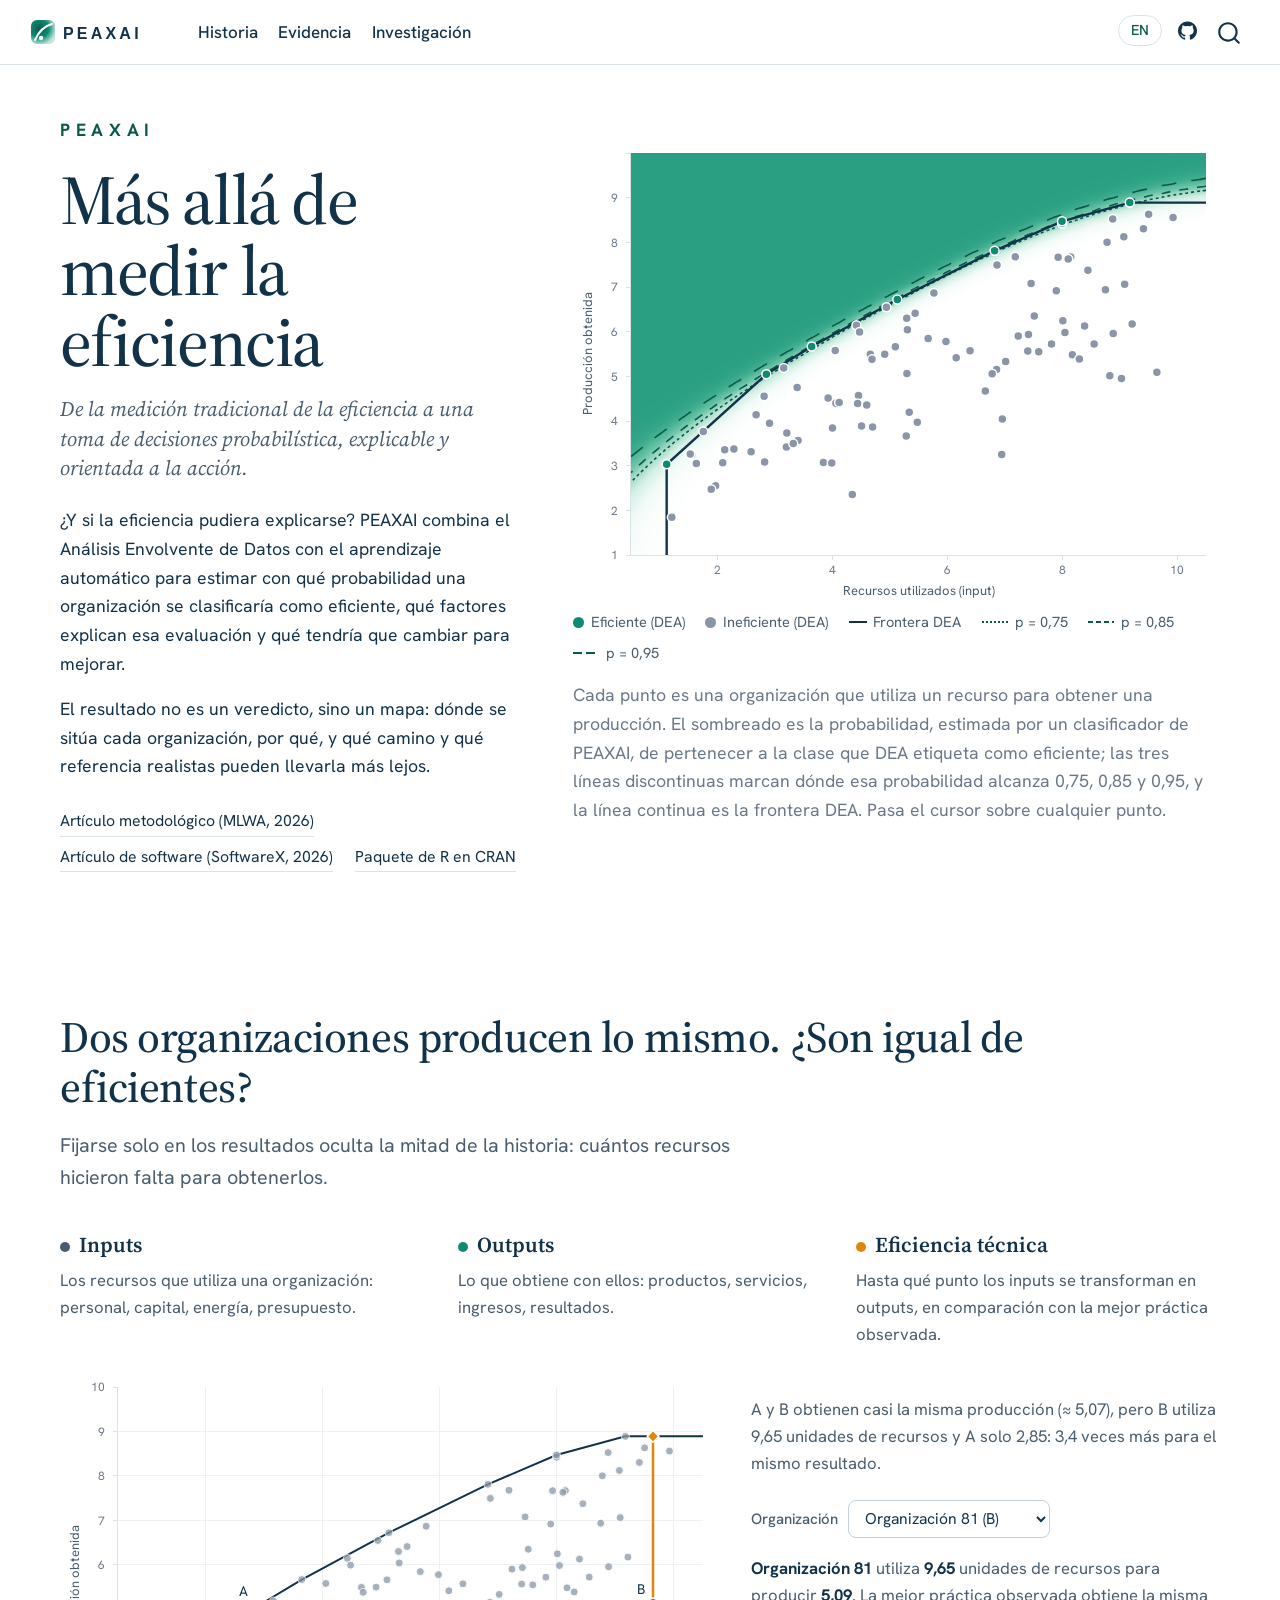
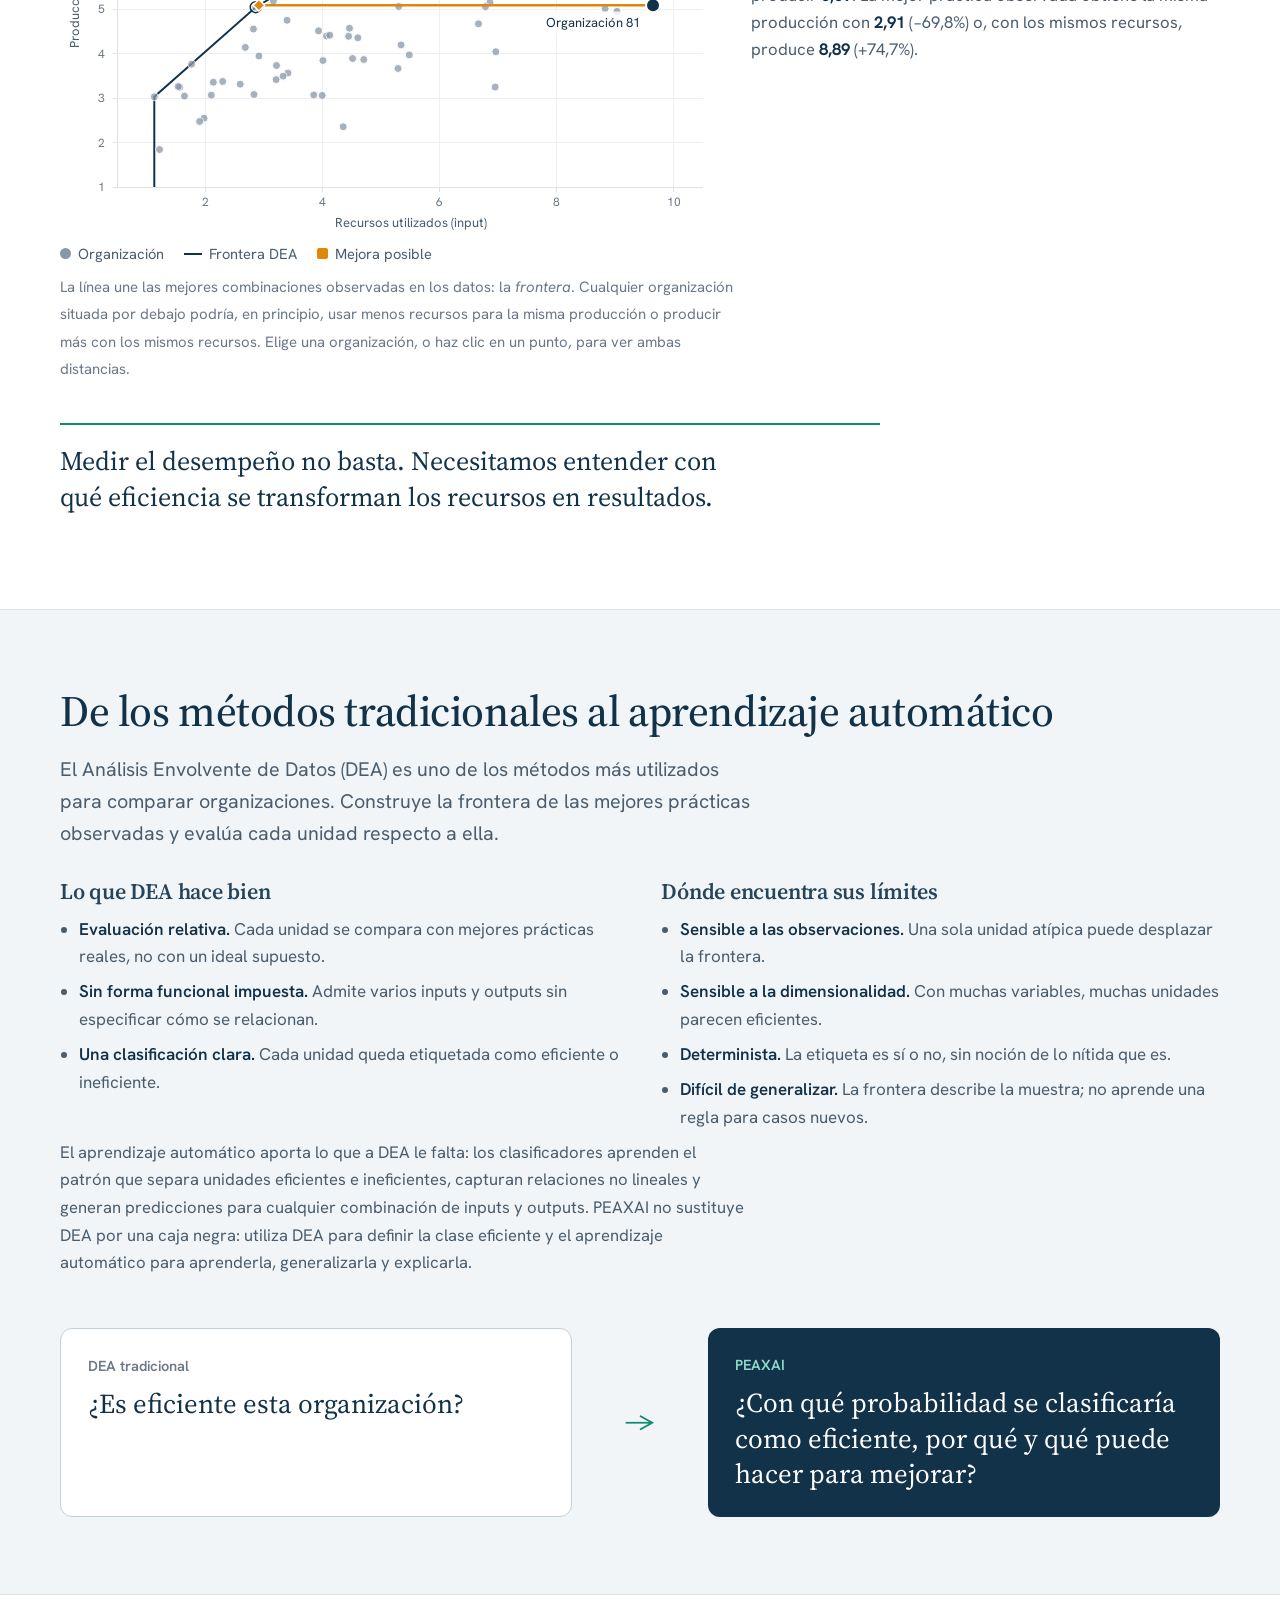
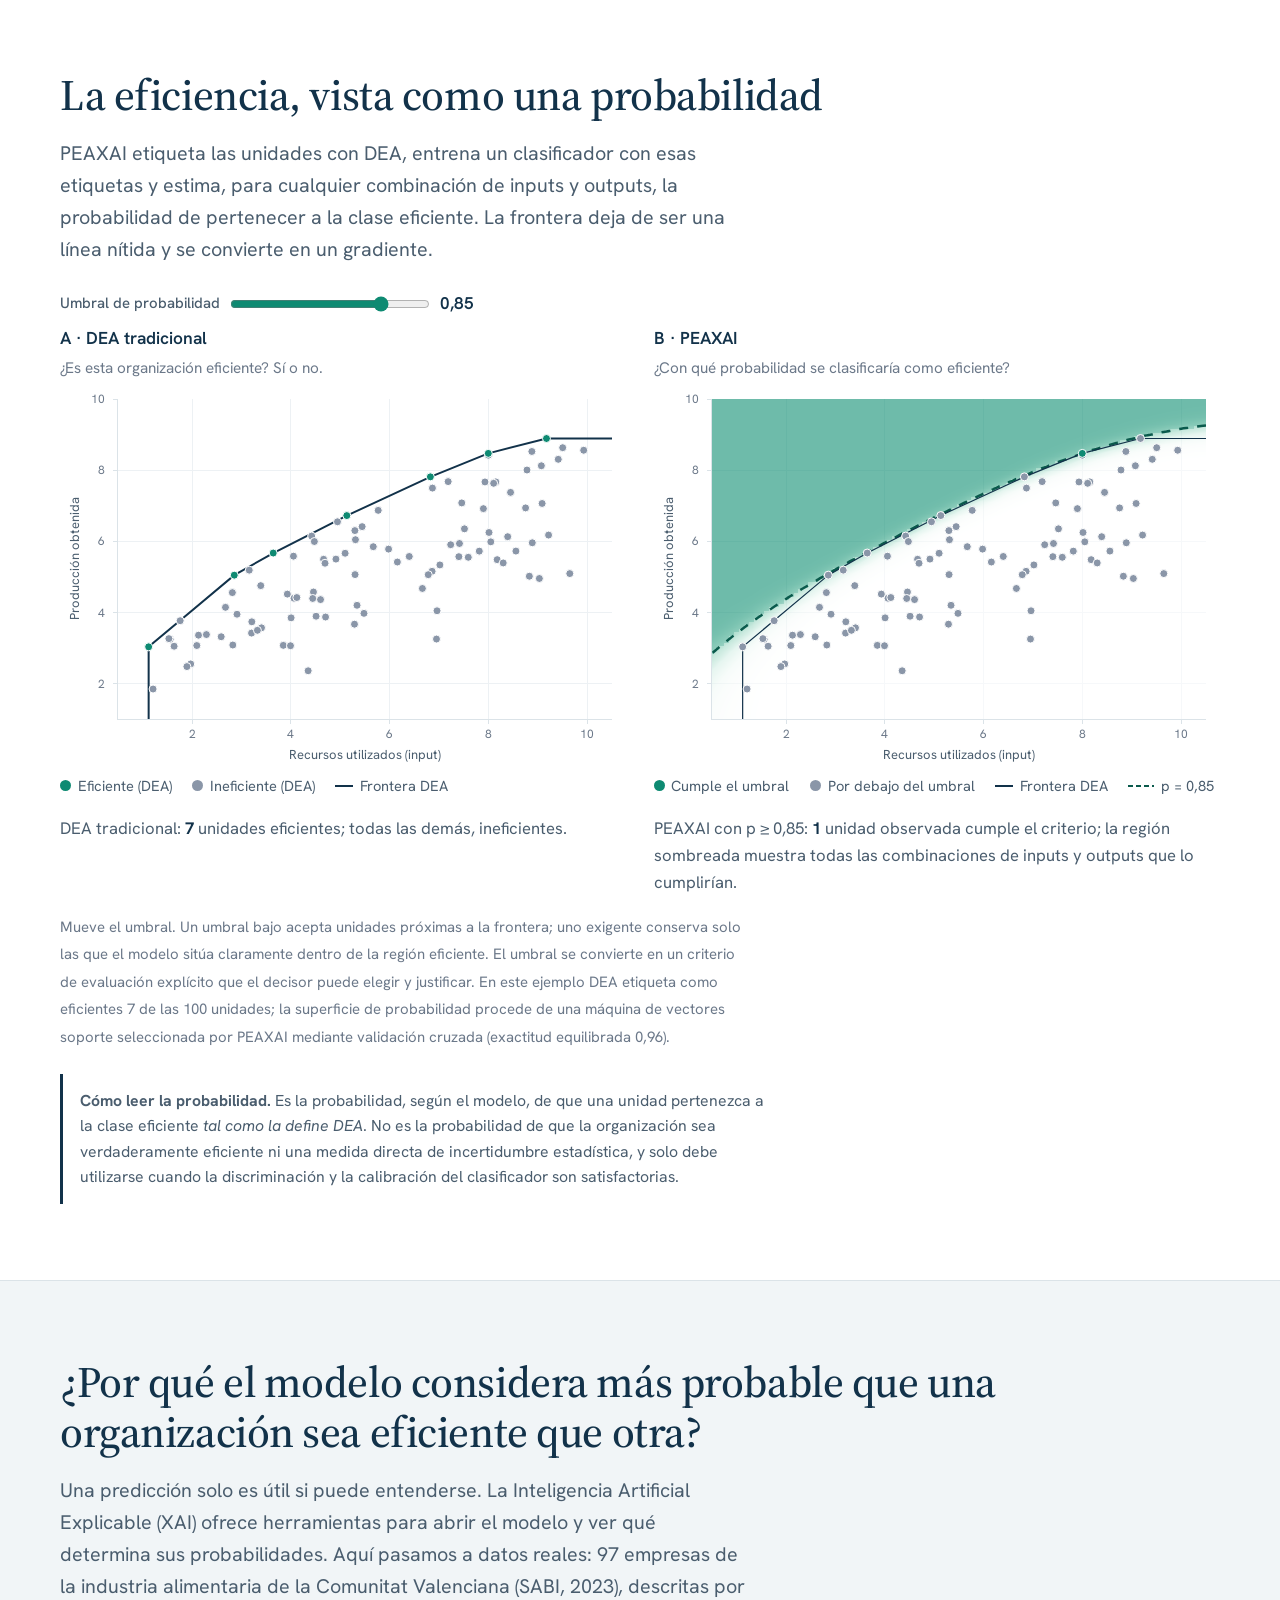
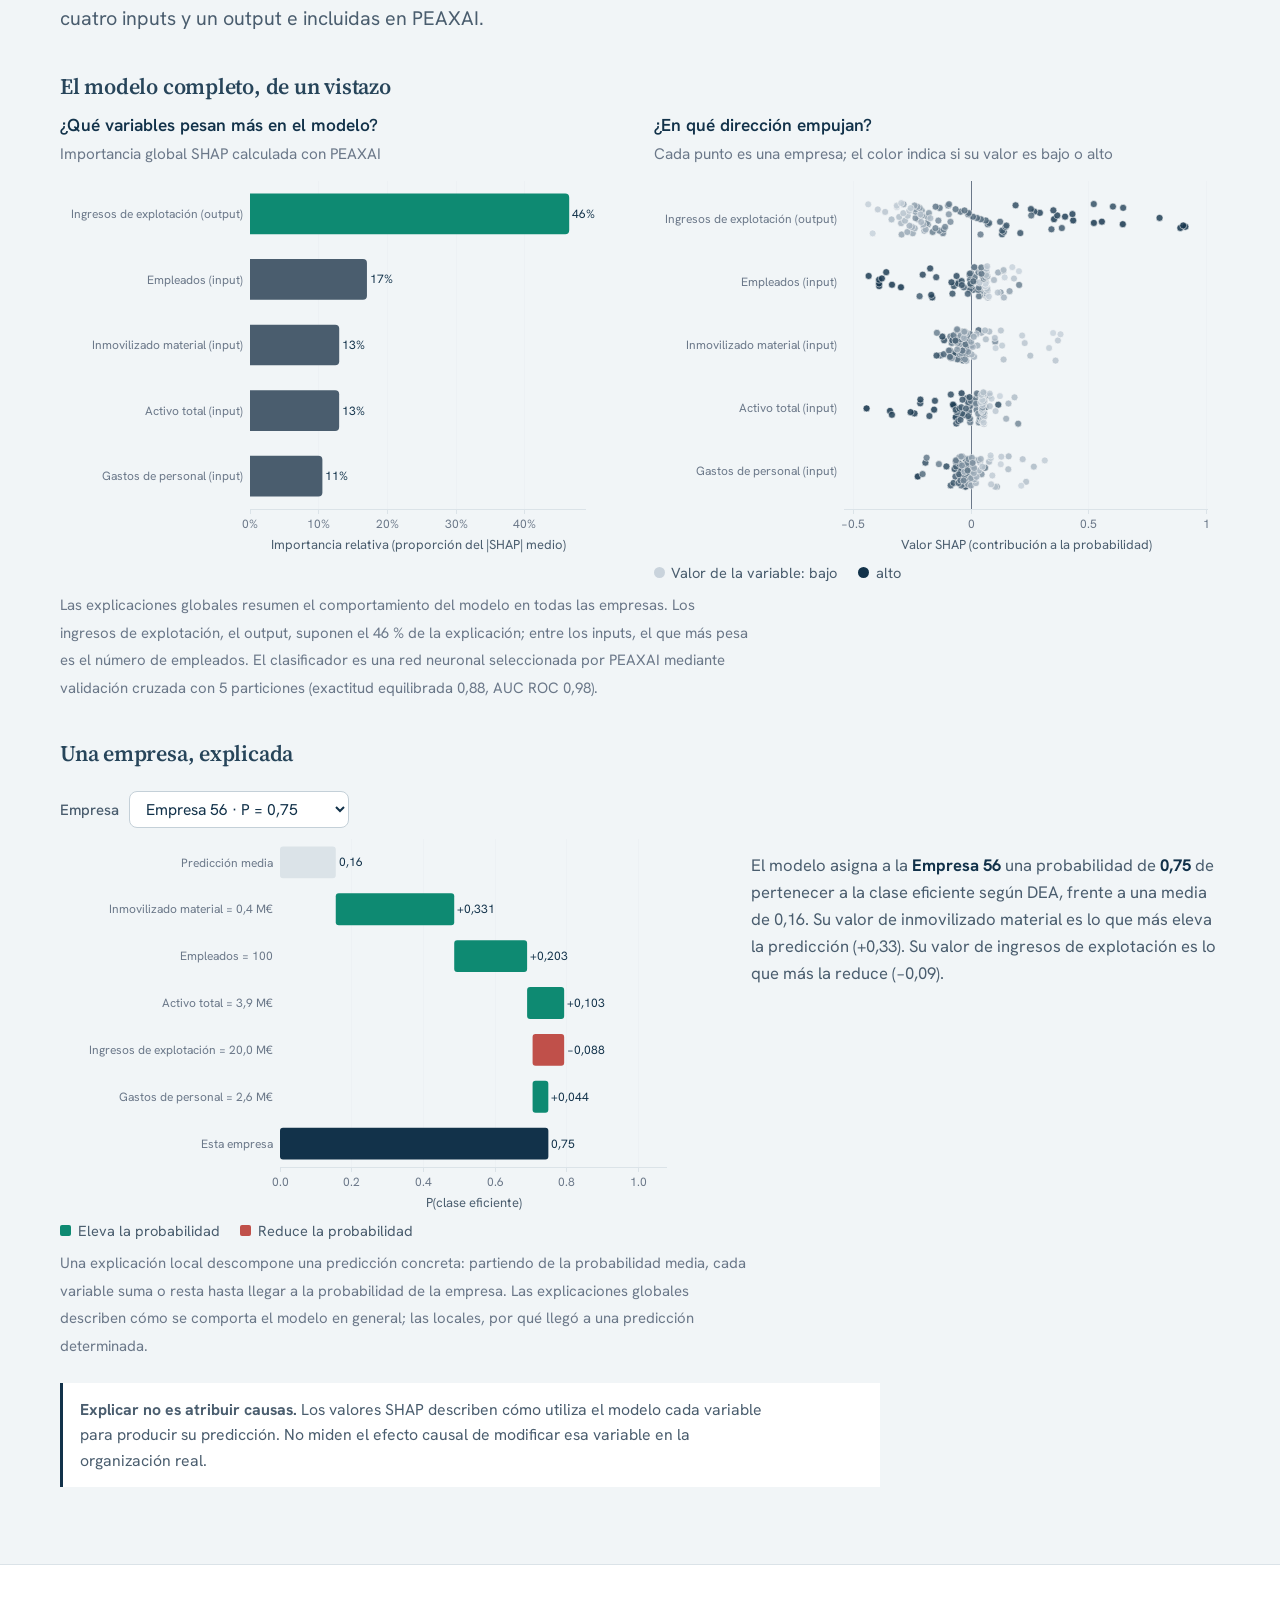
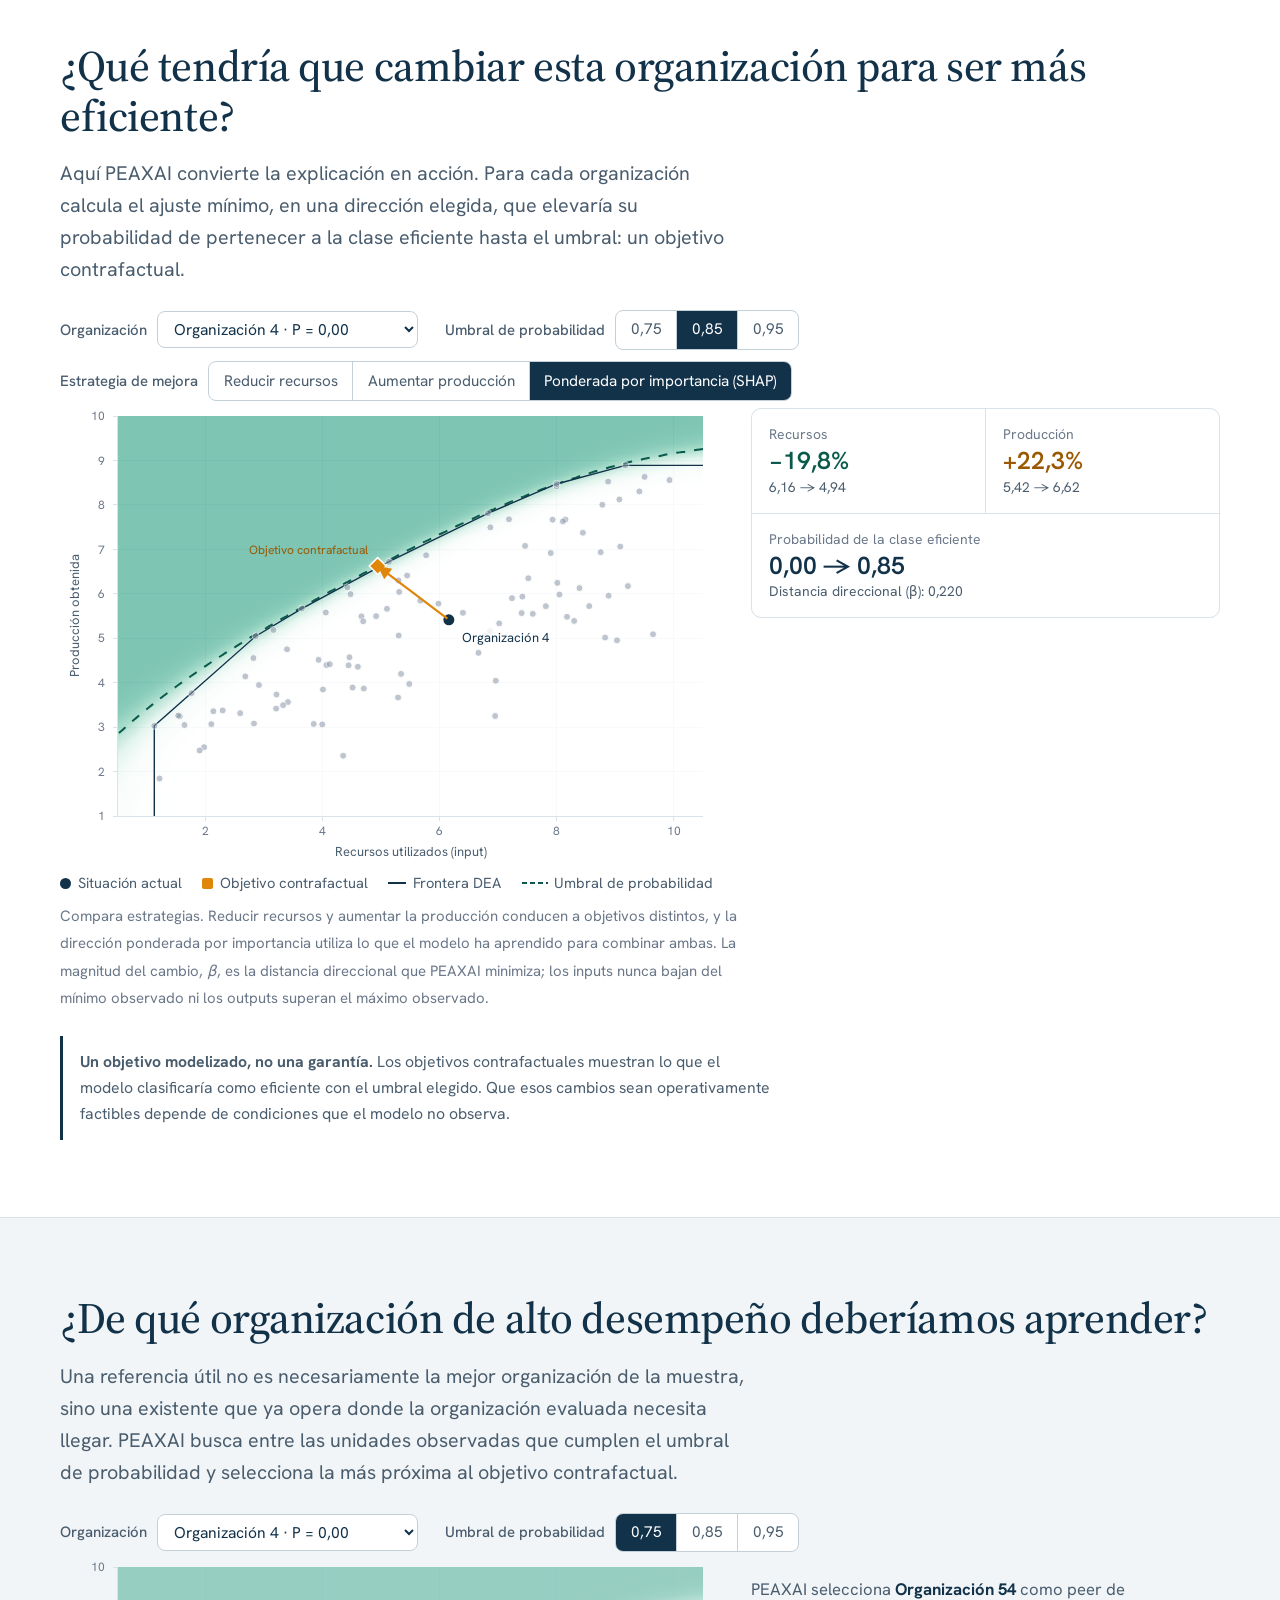
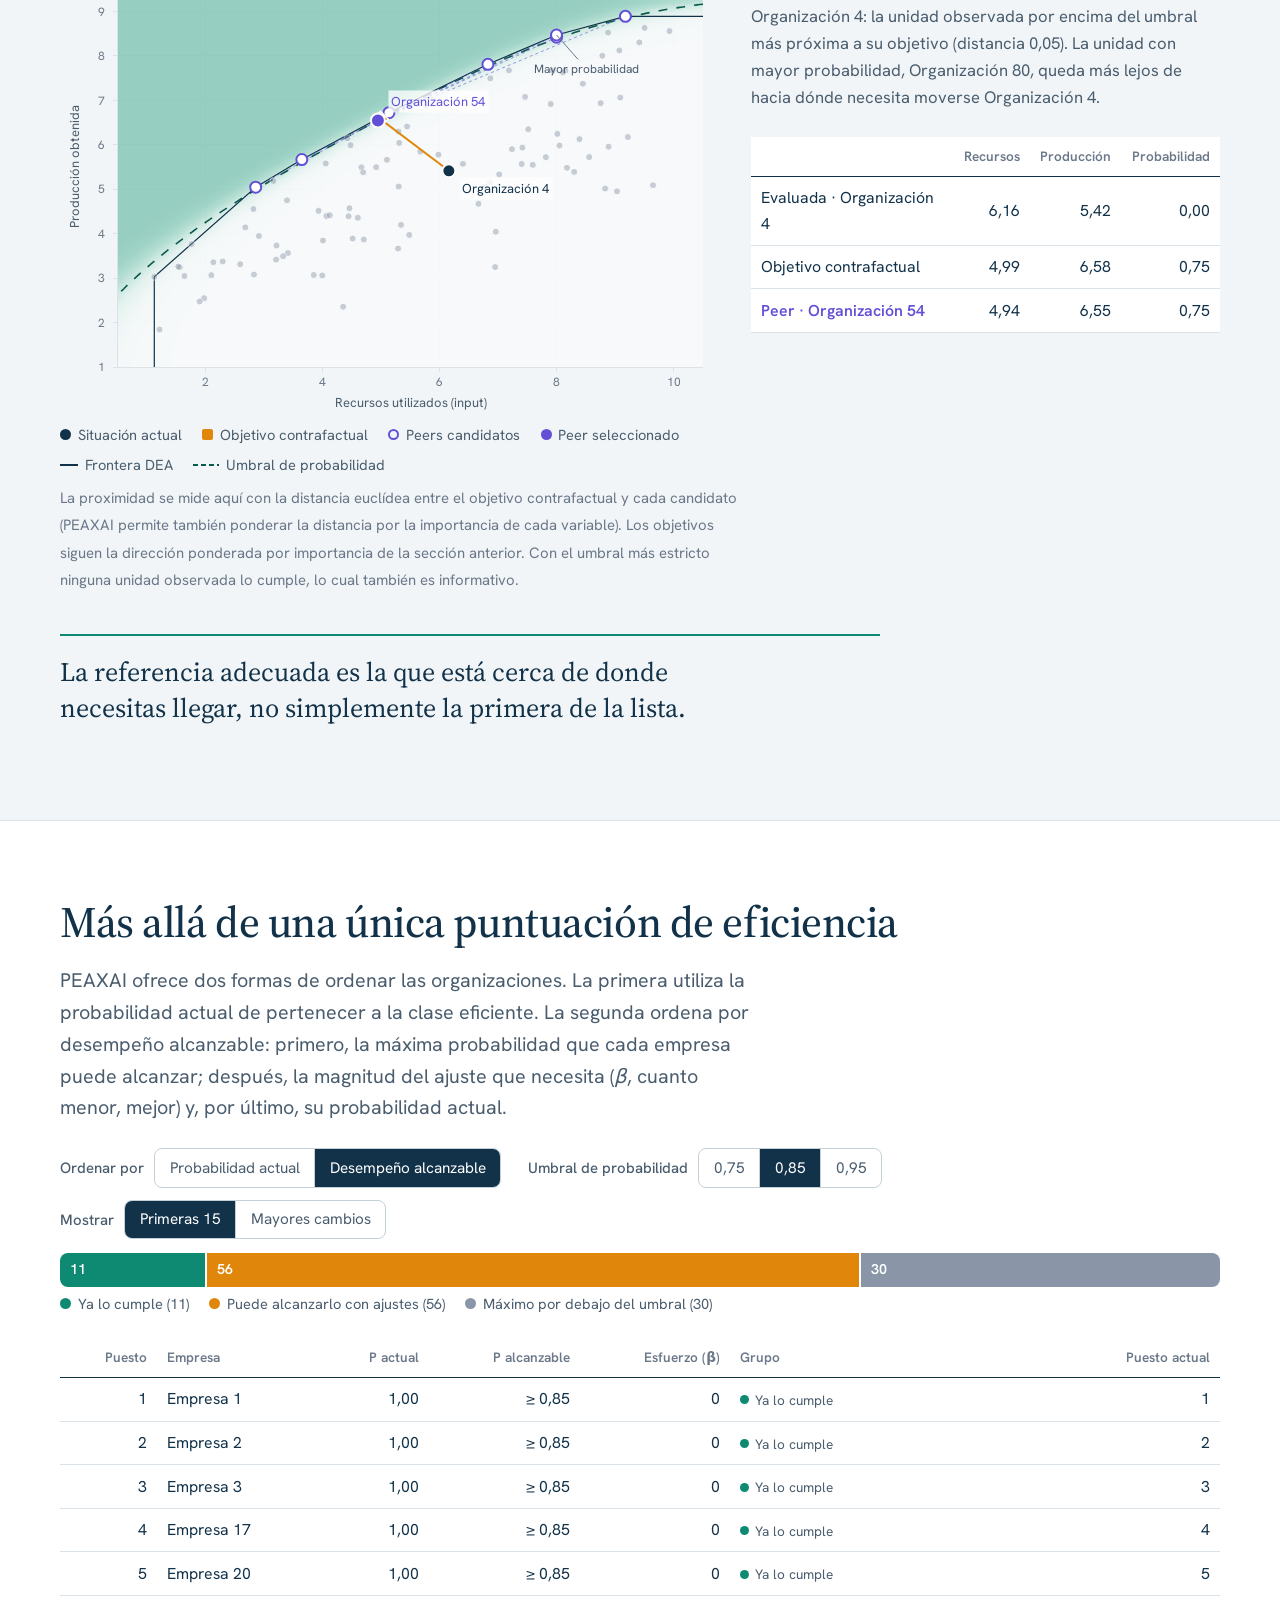
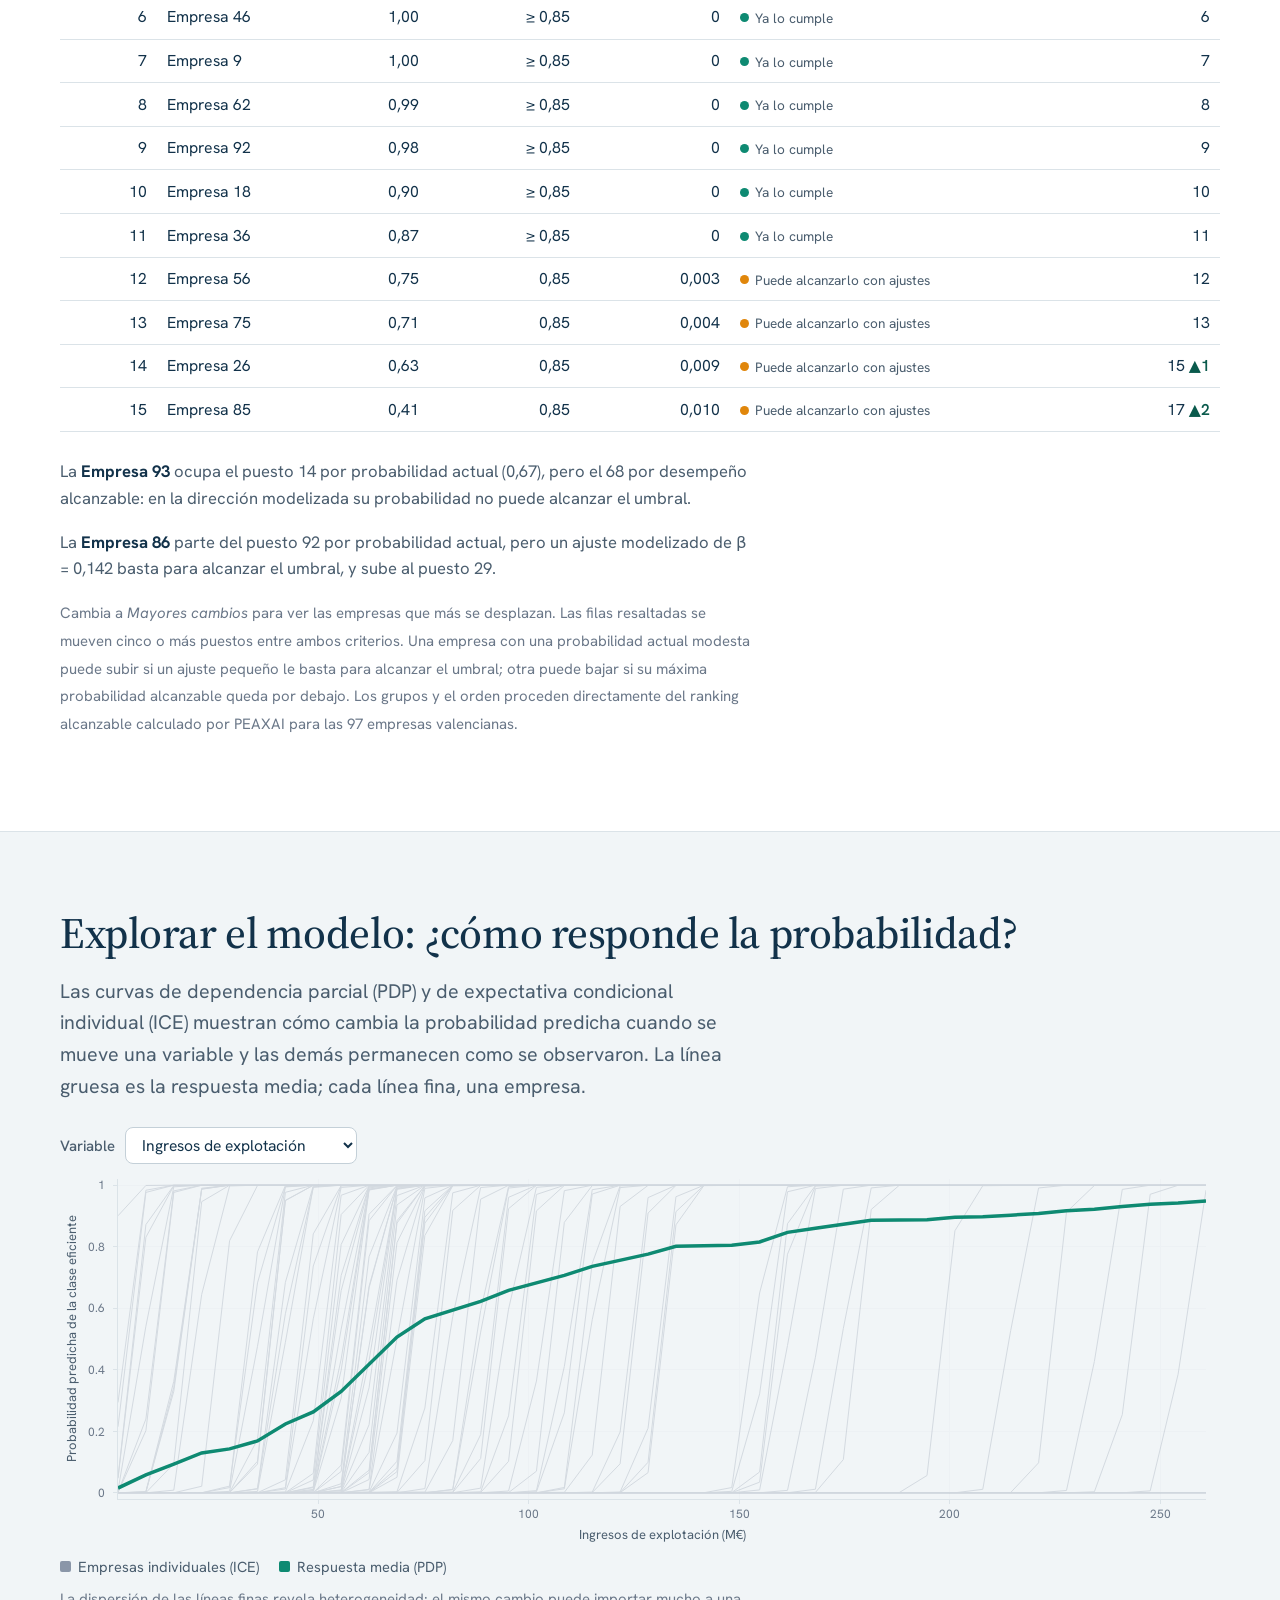
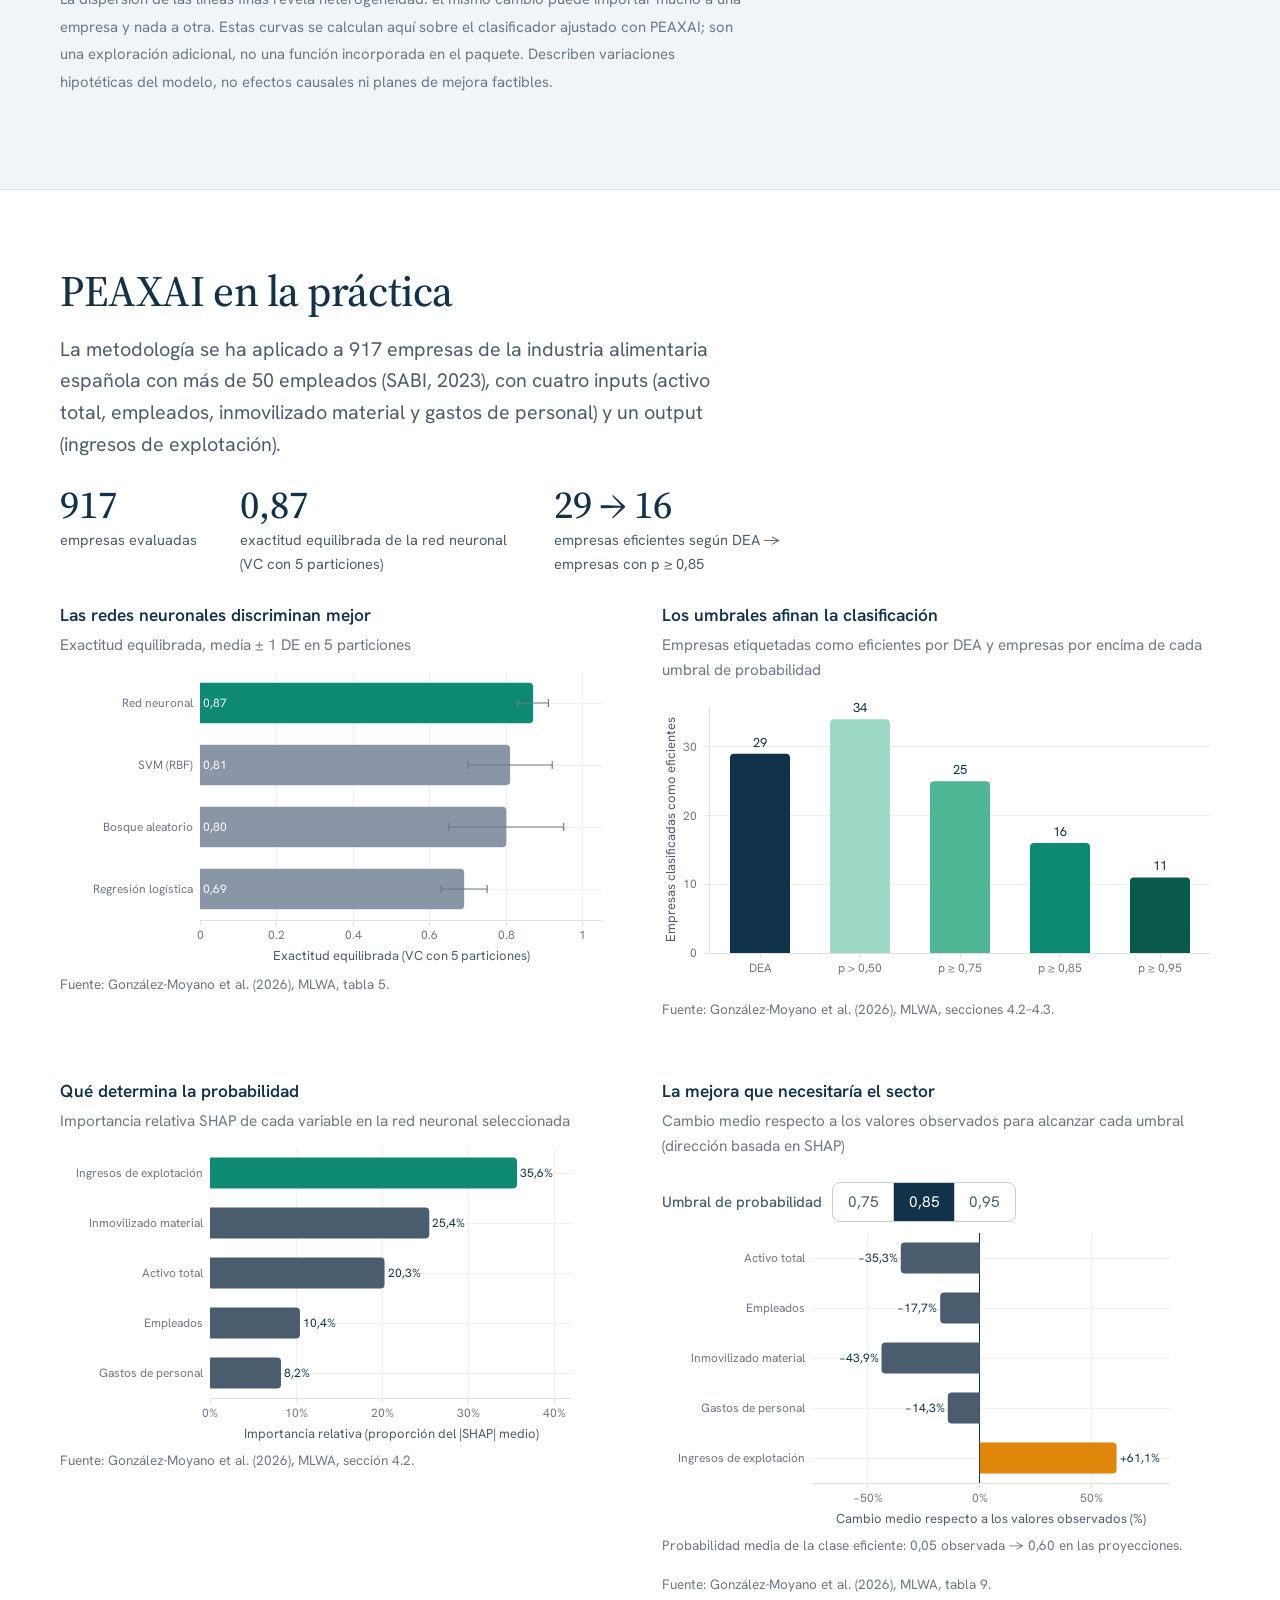
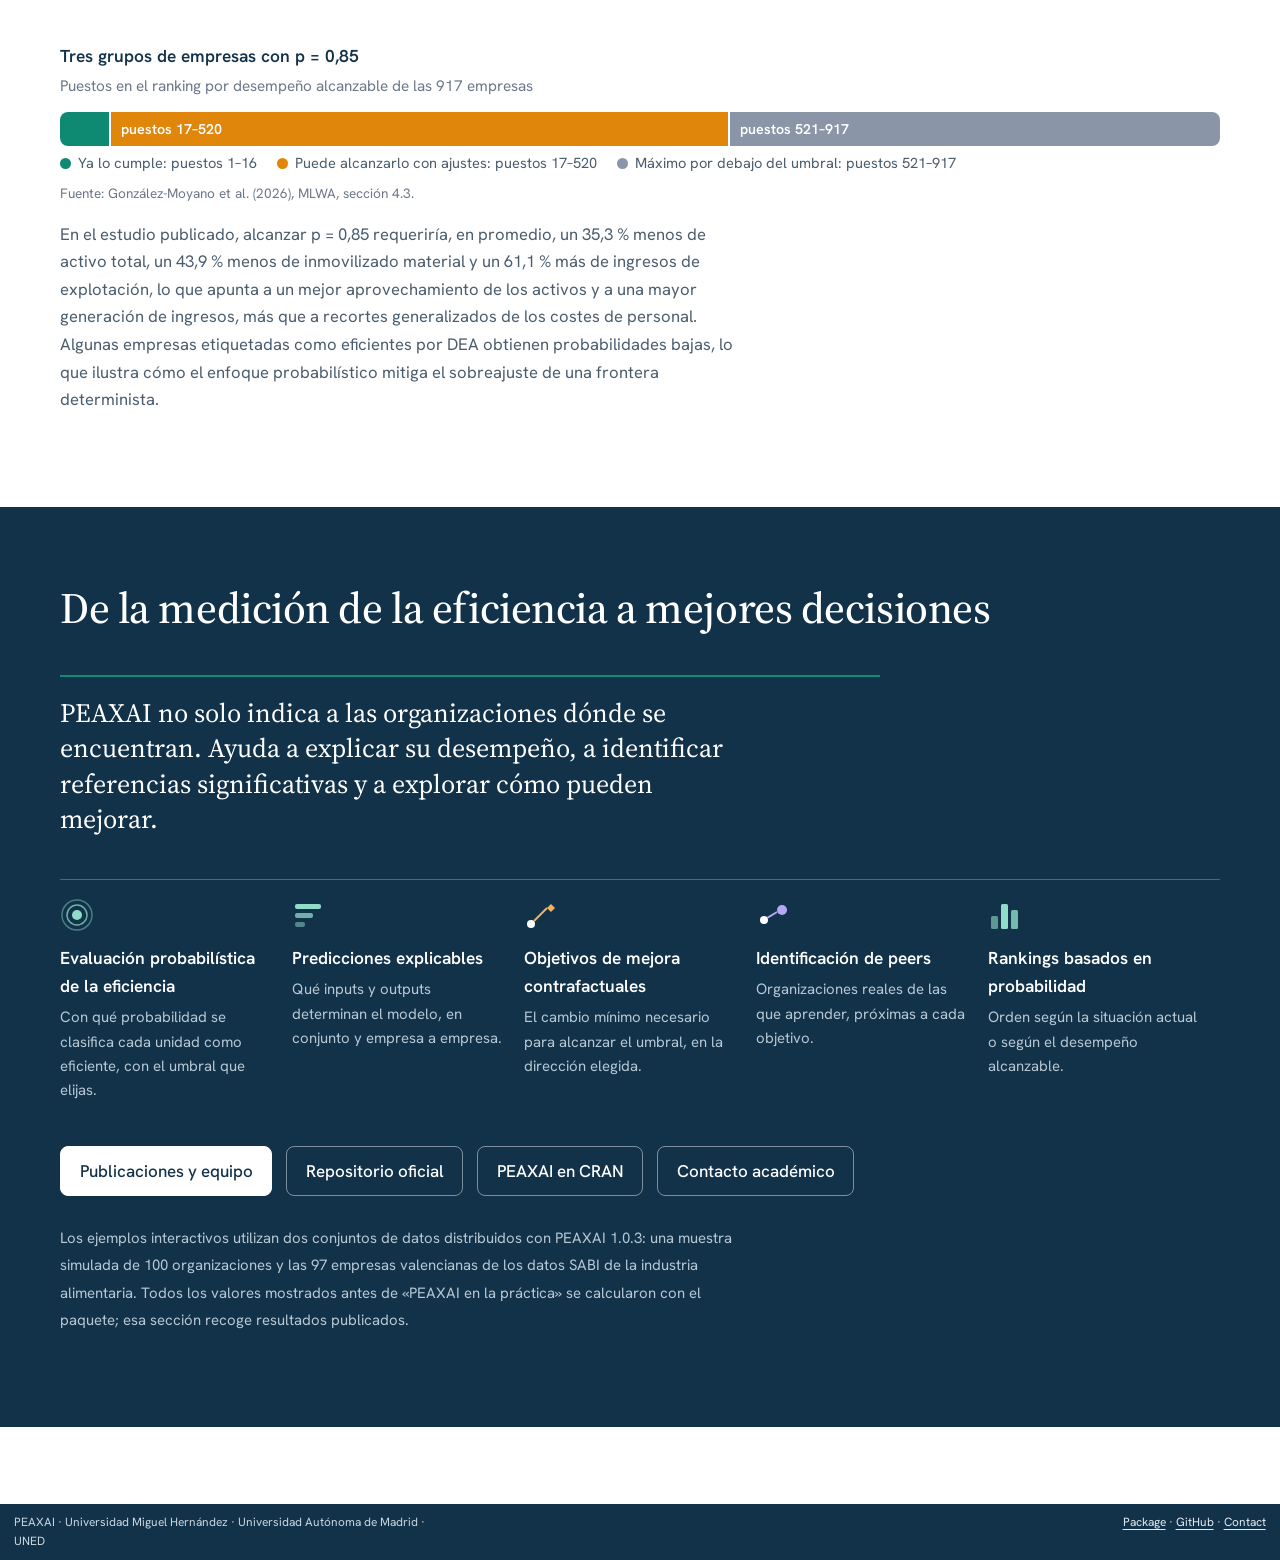
==== commit e90235df: "Mejorar isoprobabilidad" ====
--- a/docs/es/index.html
+++ b/docs/es/index.html
@@ -47,7 +47,7 @@
 <link href="../site_libs/quarto-html/quarto-syntax-highlighting-63b5708e65d6cd79cd7618c58d0c21e7.css" rel="stylesheet" id="quarto-text-highlighting-styles">
 <script src="../site_libs/bootstrap/bootstrap.min.js"></script>
 <link href="../site_libs/bootstrap/bootstrap-icons.css" rel="stylesheet">
-<link href="../site_libs/bootstrap/bootstrap-177a2872dd6aa7b8ffa3ef7971c1bc8b.min.css" rel="stylesheet" append-hash="true" id="quarto-bootstrap" data-mode="light">
+<link href="../site_libs/bootstrap/bootstrap-7d87906769c89f36c2ce120416e09df9.min.css" rel="stylesheet" append-hash="true" id="quarto-bootstrap" data-mode="light">
 <script id="quarto-search-options" type="application/json">{
   "location": "navbar",
   "copy-button": false,
@@ -179,7 +179,7 @@
     </div>
     <div class="pxa-hero-chart">
       <div class="pxa-widget" data-widget="hero" aria-label="Probabilidad de la clase eficiente según inputs y outputs"></div>
-      <p class="pxa-note">Cada punto es una organización que utiliza un recurso para obtener una producción. El sombreado es la probabilidad, estimada por un clasificador de PEAXAI, de pertenecer a la clase que DEA etiqueta como eficiente. Pasa el cursor sobre cualquier punto.</p>
+      <p class="pxa-note">Cada punto es una organización que utiliza un recurso para obtener una producción. El sombreado es la probabilidad, estimada por un clasificador de PEAXAI, de pertenecer a la clase que DEA etiqueta como eficiente; las tres líneas discontinuas marcan dónde esa probabilidad alcanza 0,75, 0,85 y 0,95, y la línea continua es la frontera DEA. Pasa el cursor sobre cualquier punto.</p>
     </div>
   </div>
 </section>
